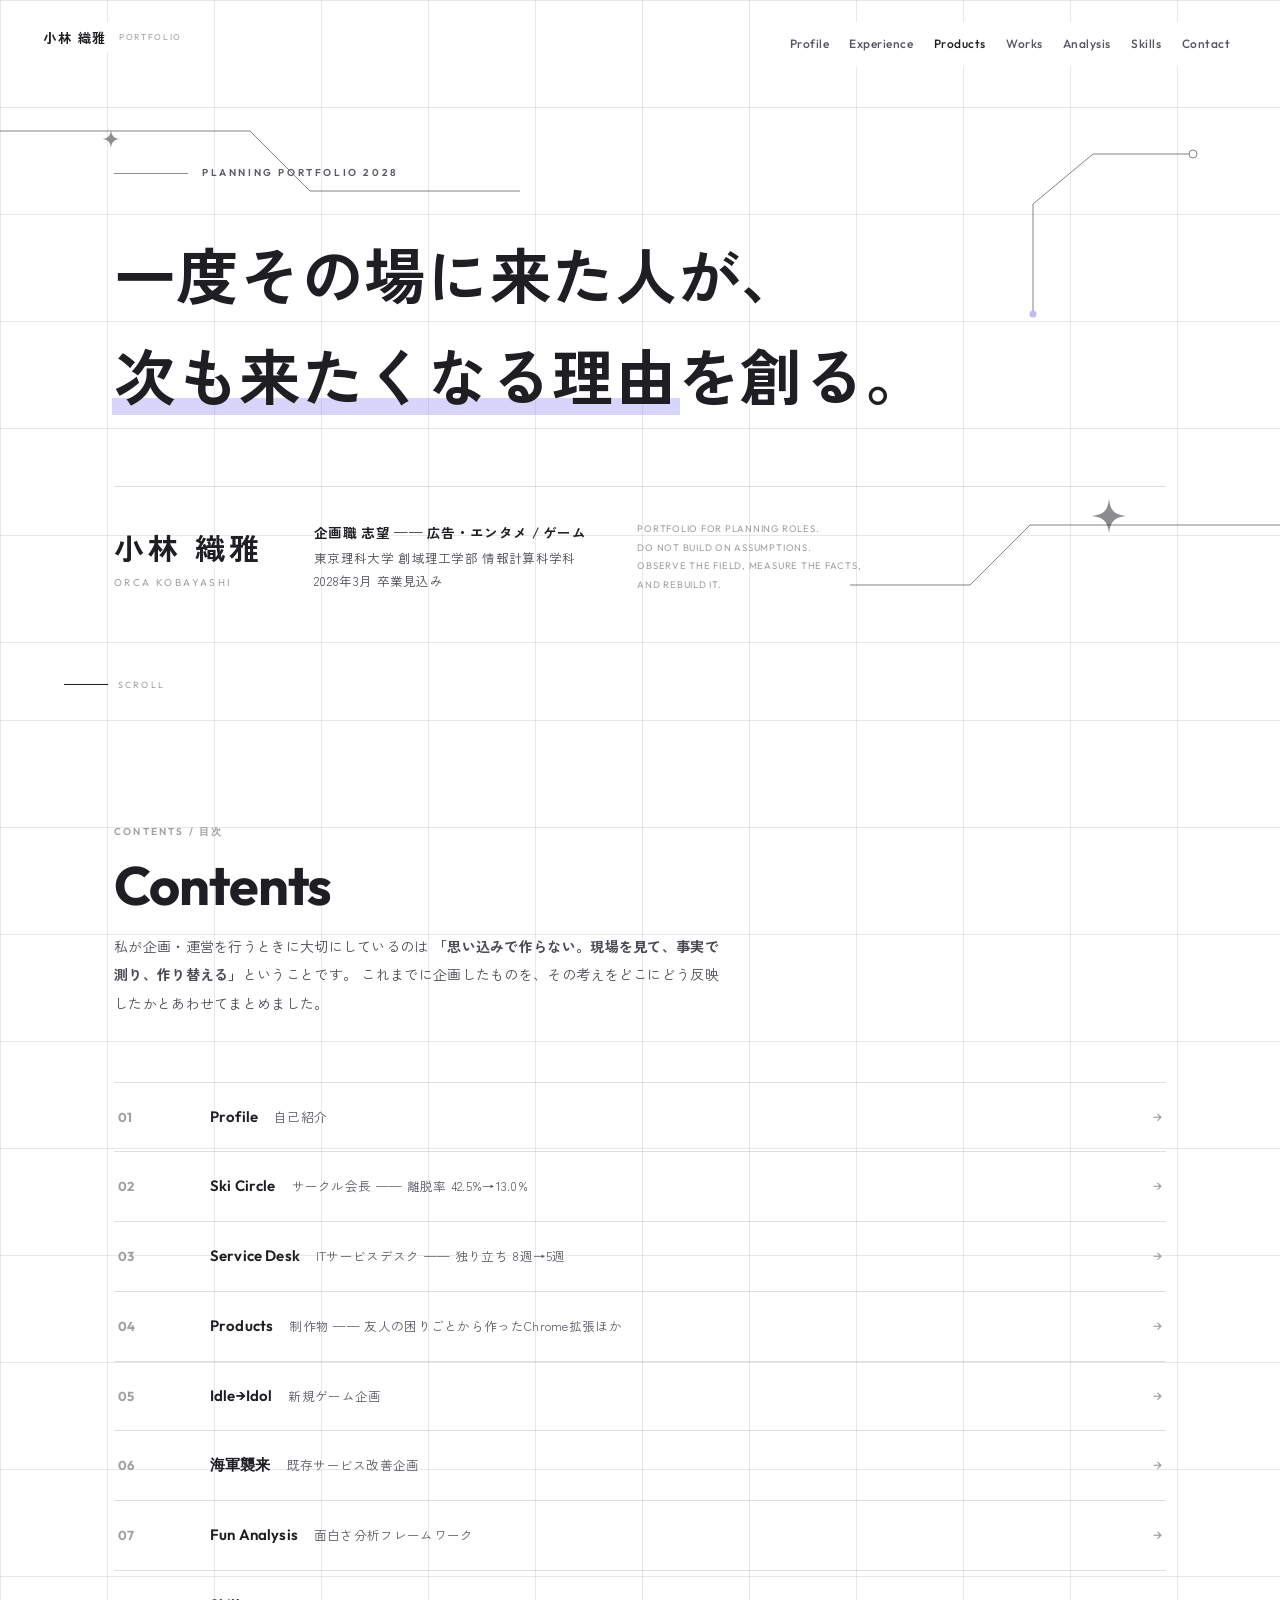
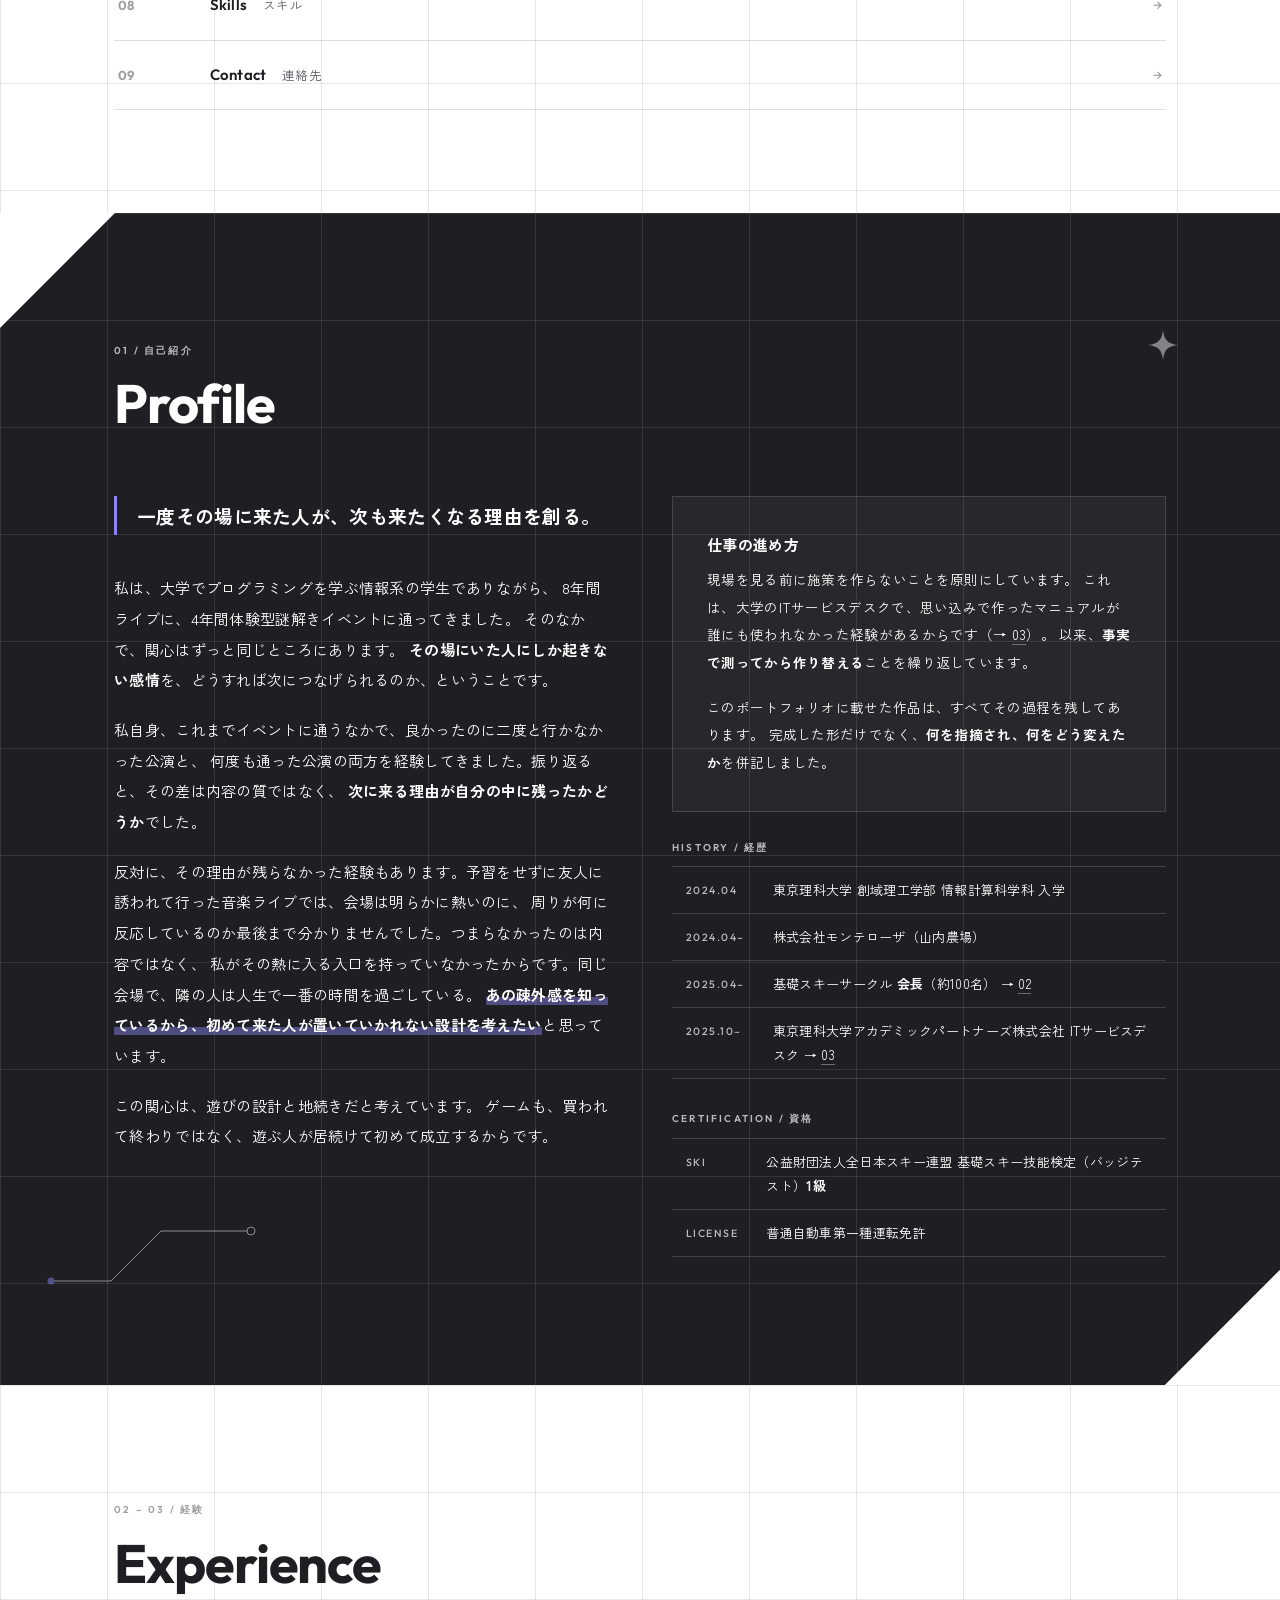
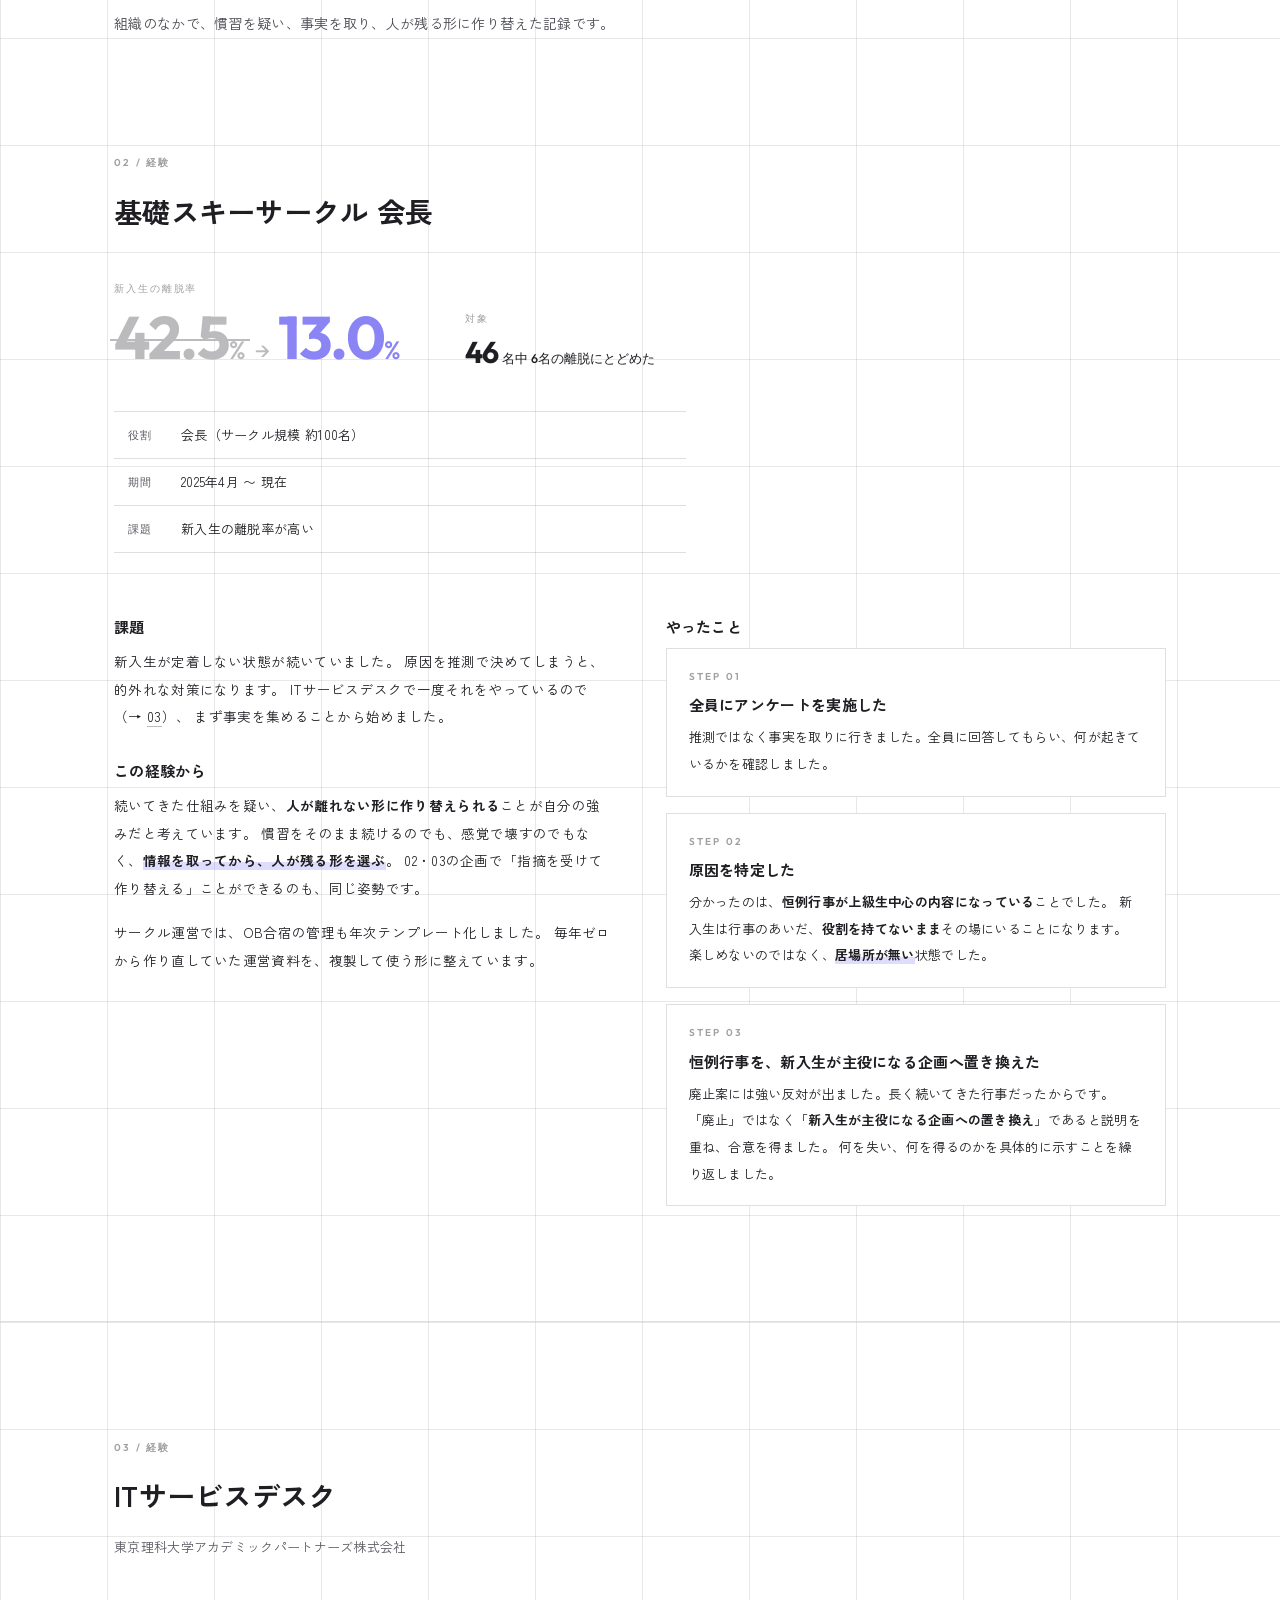
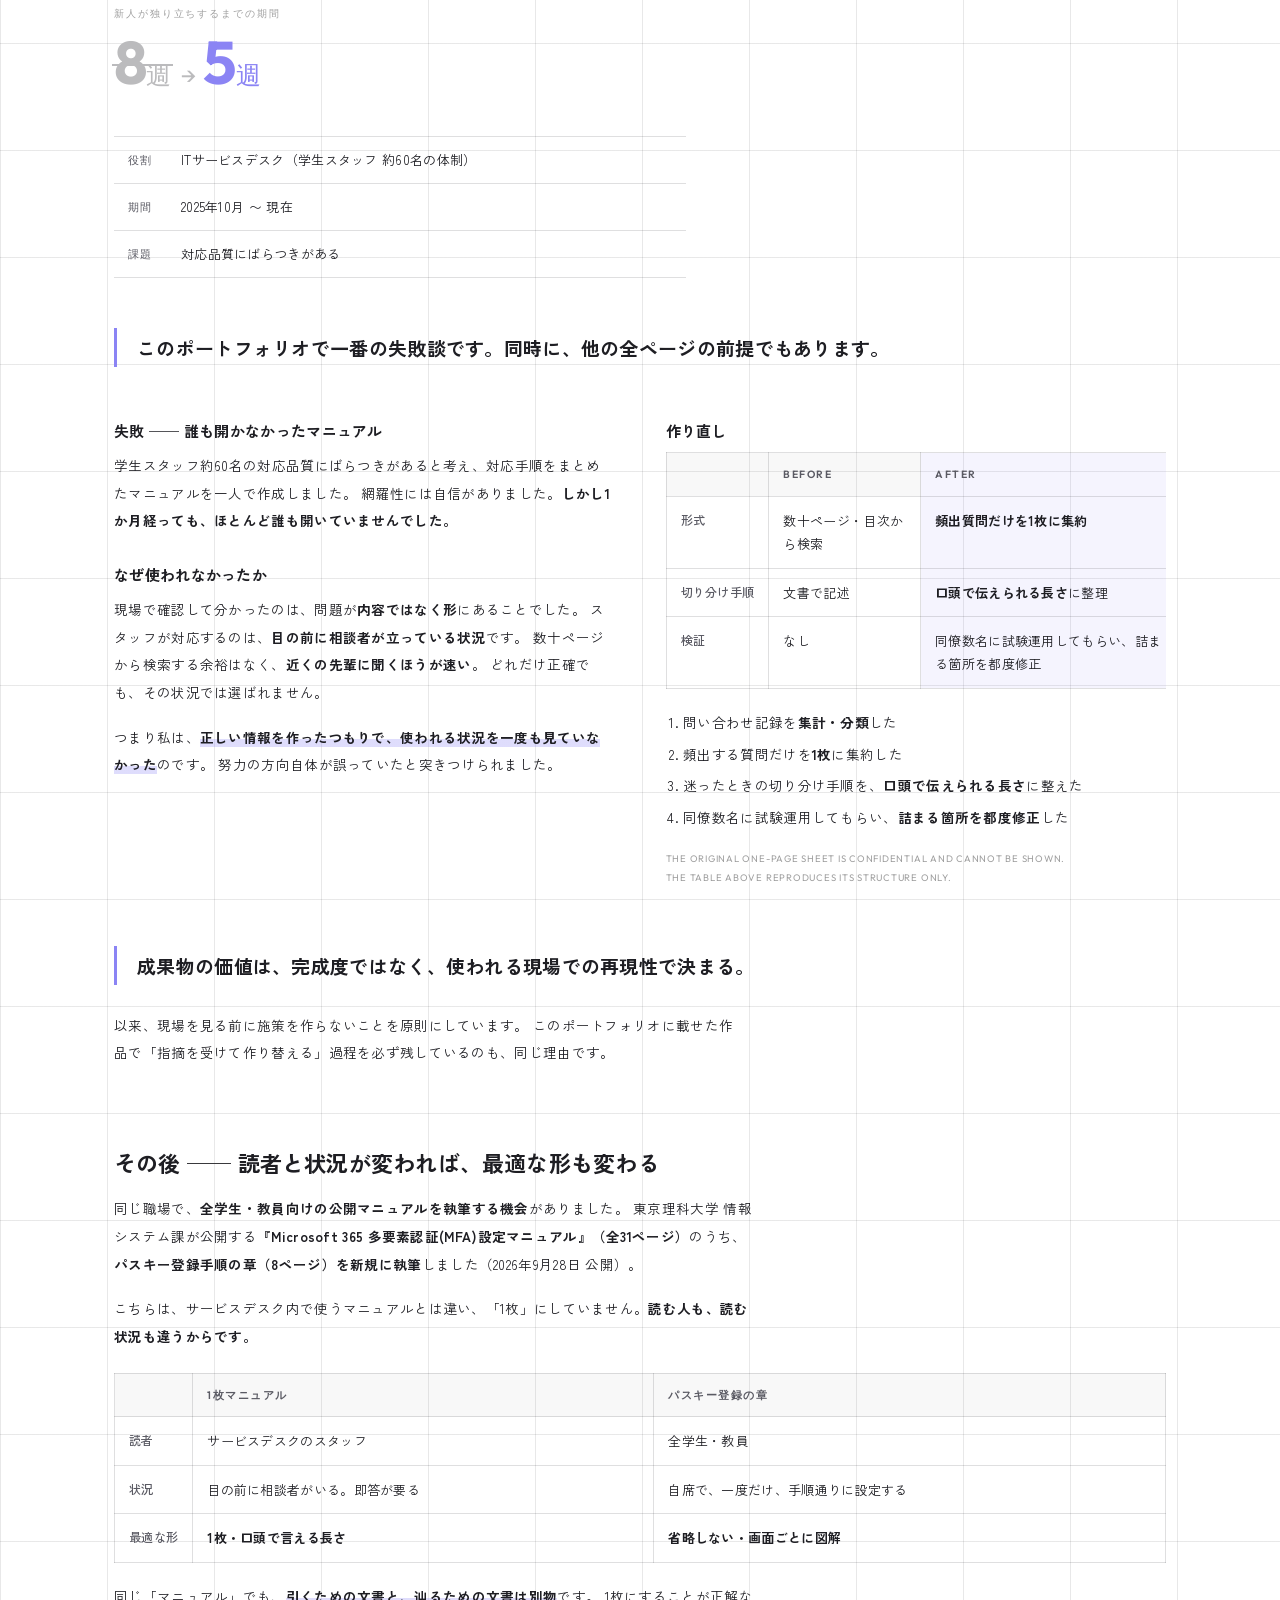
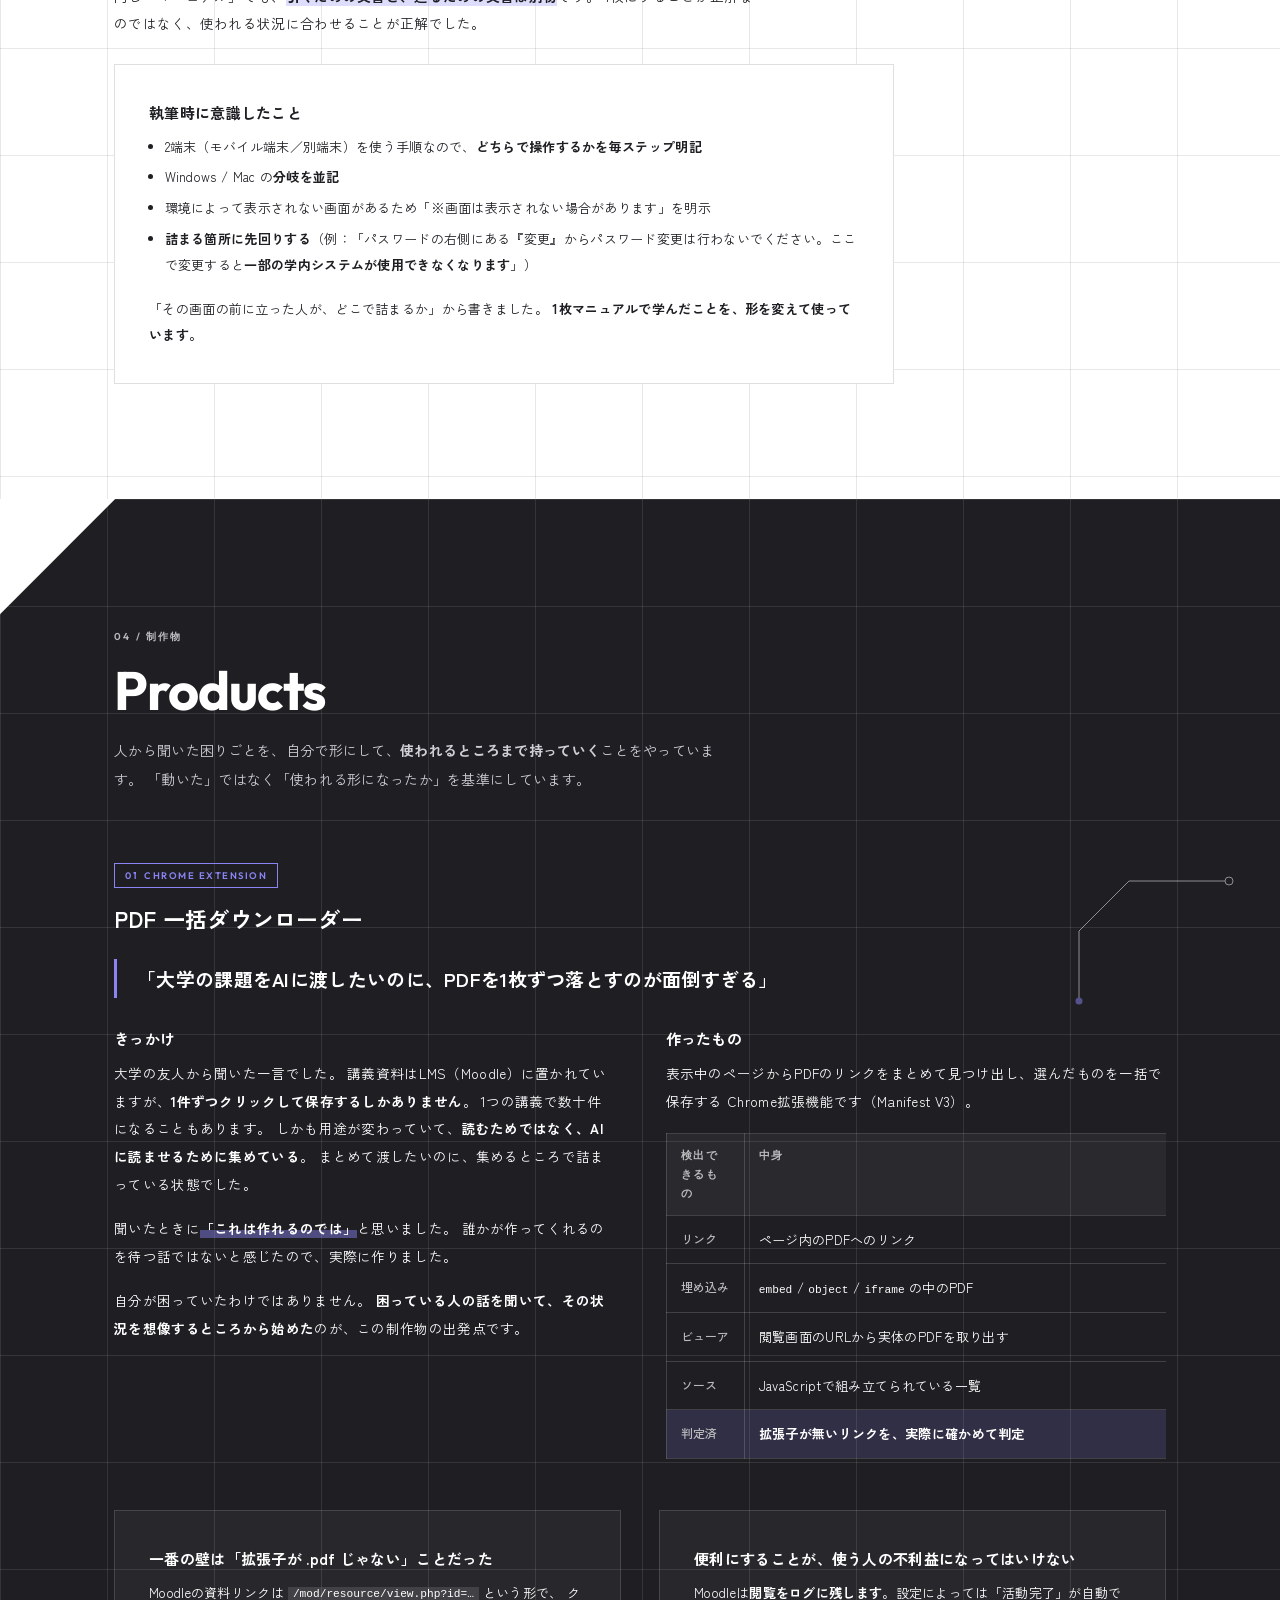
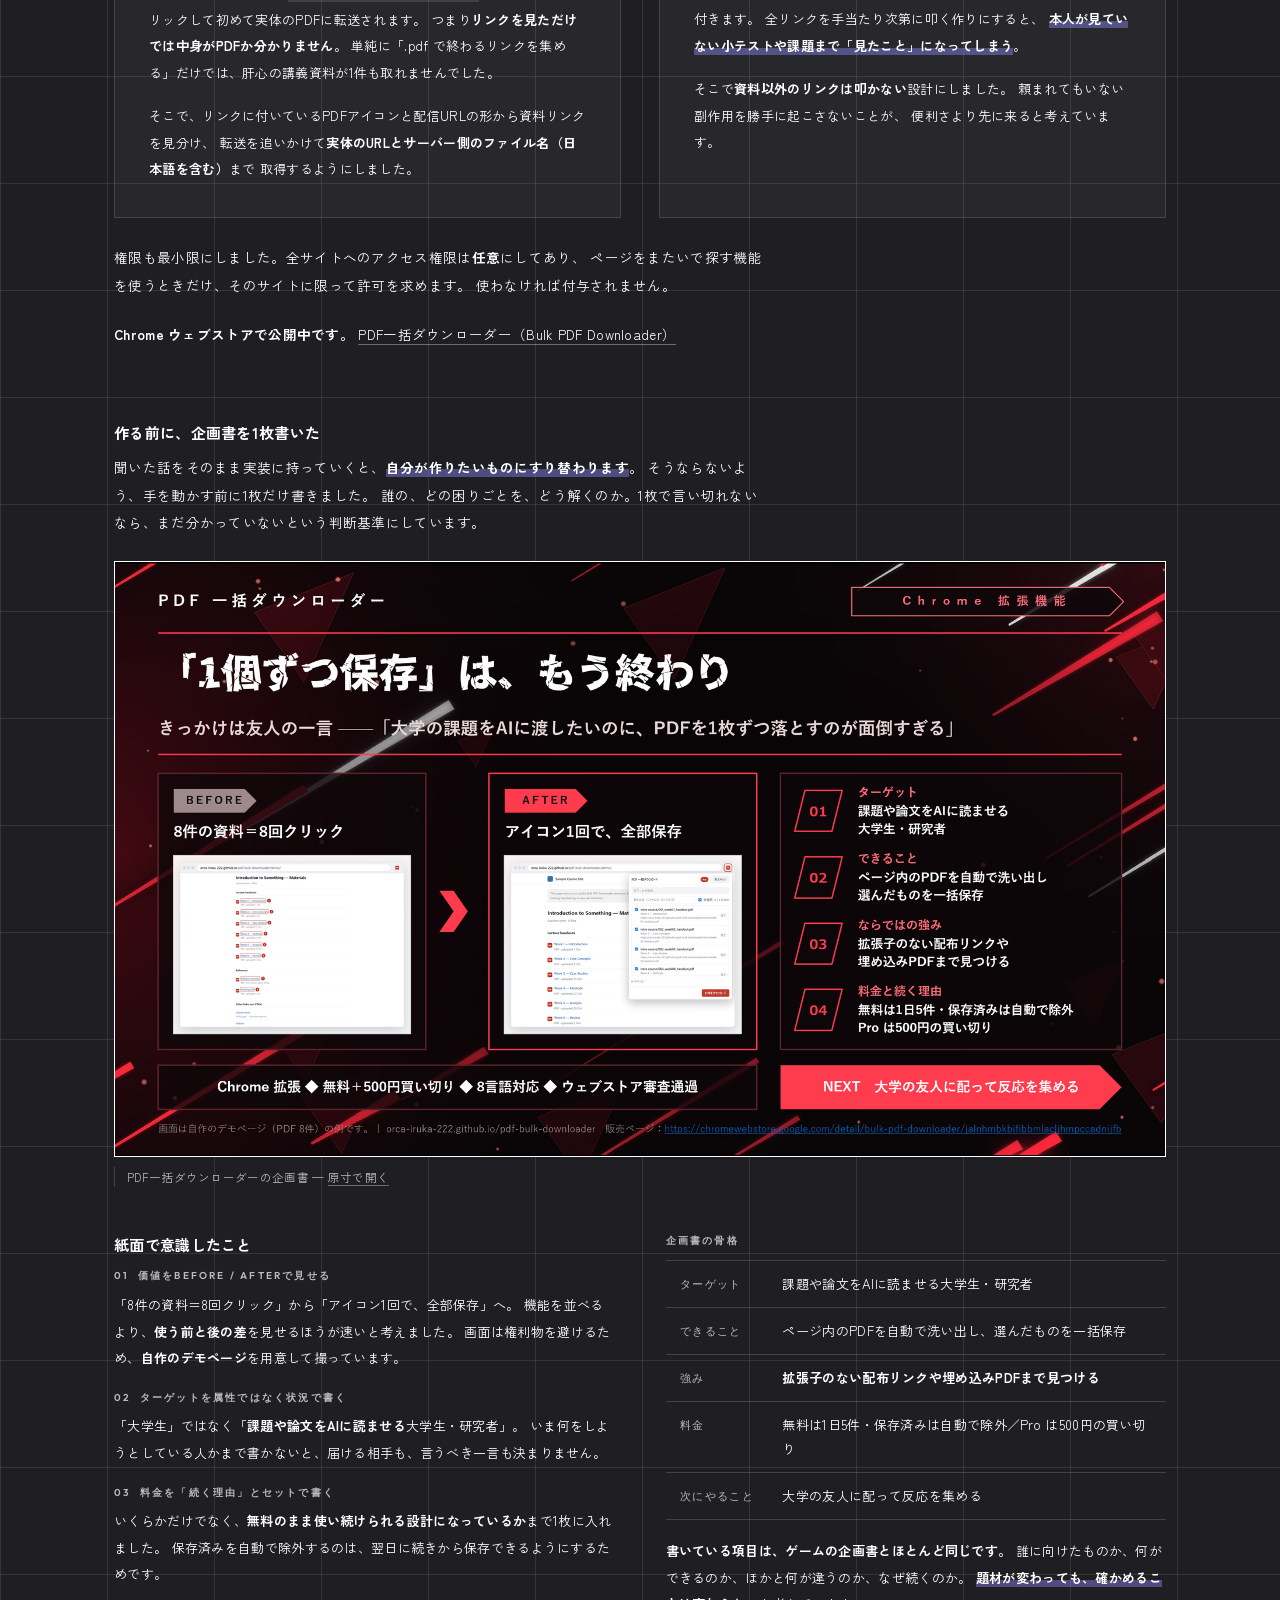
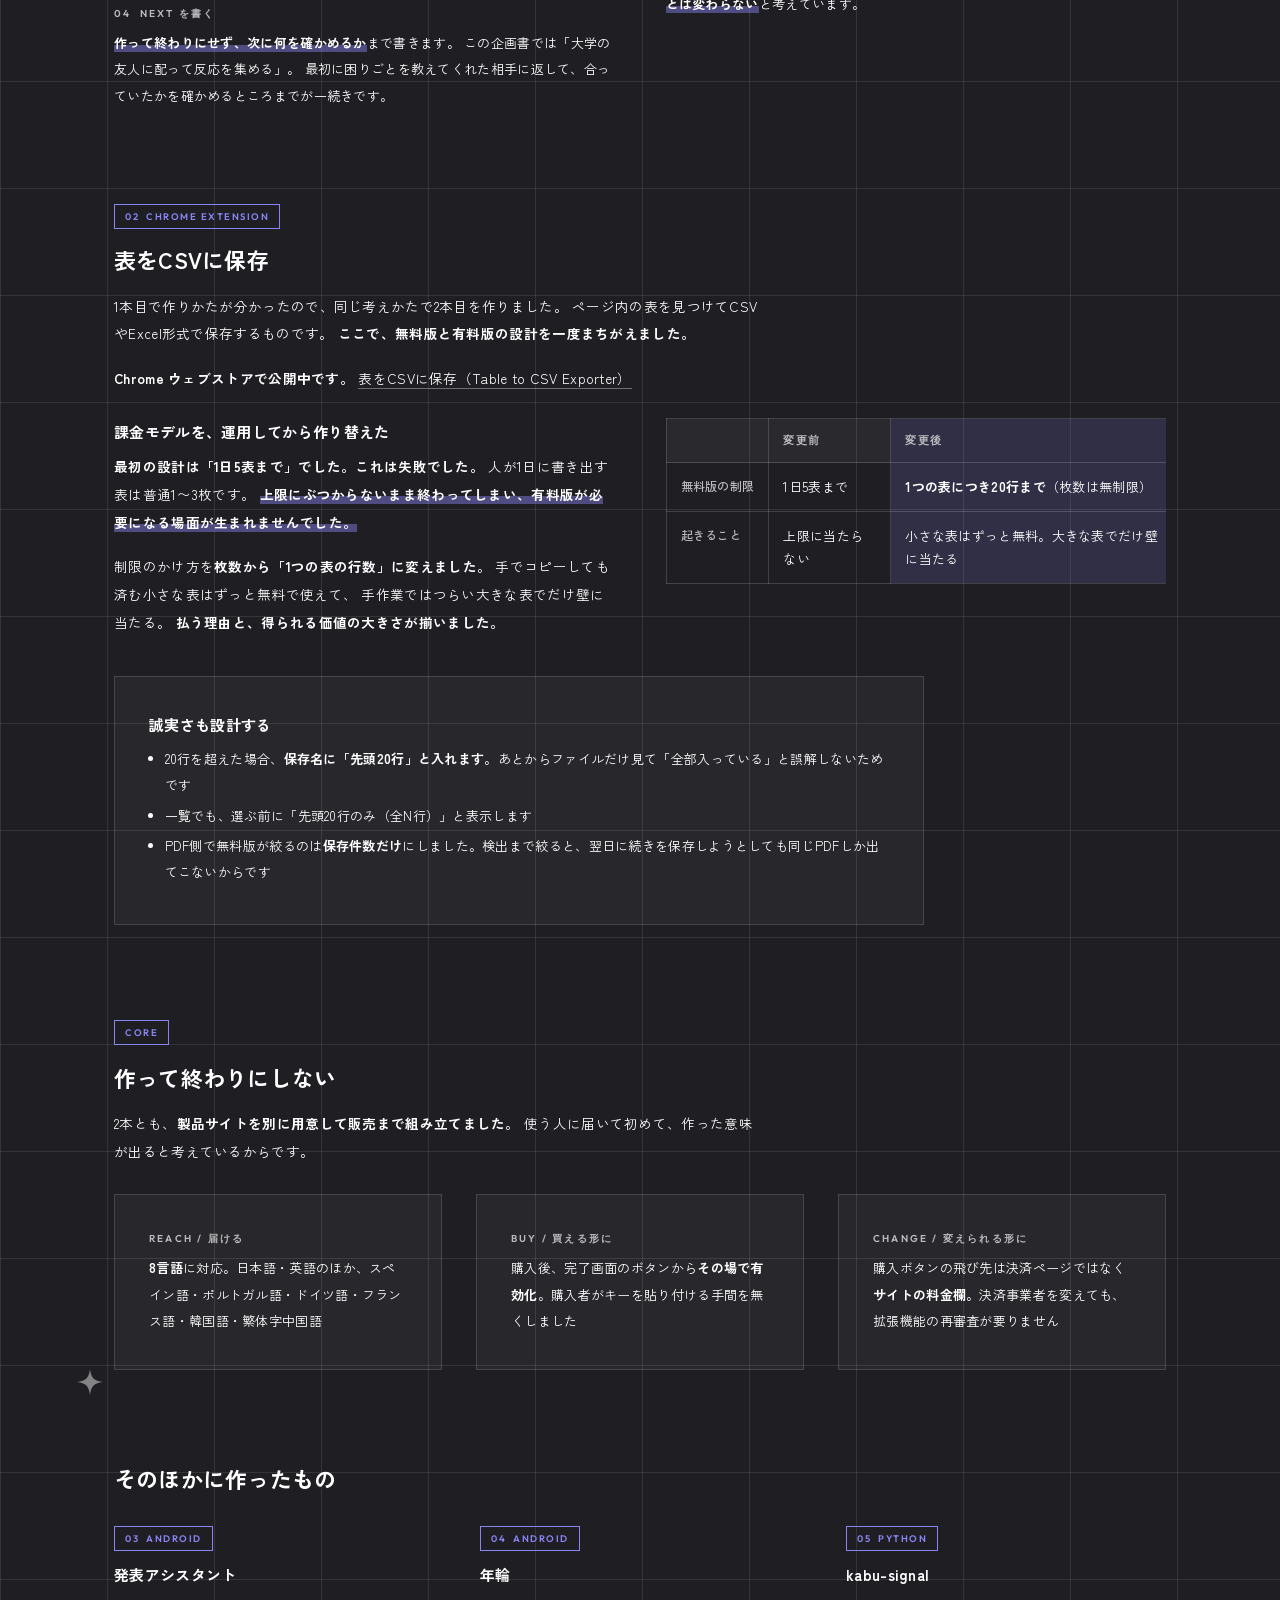
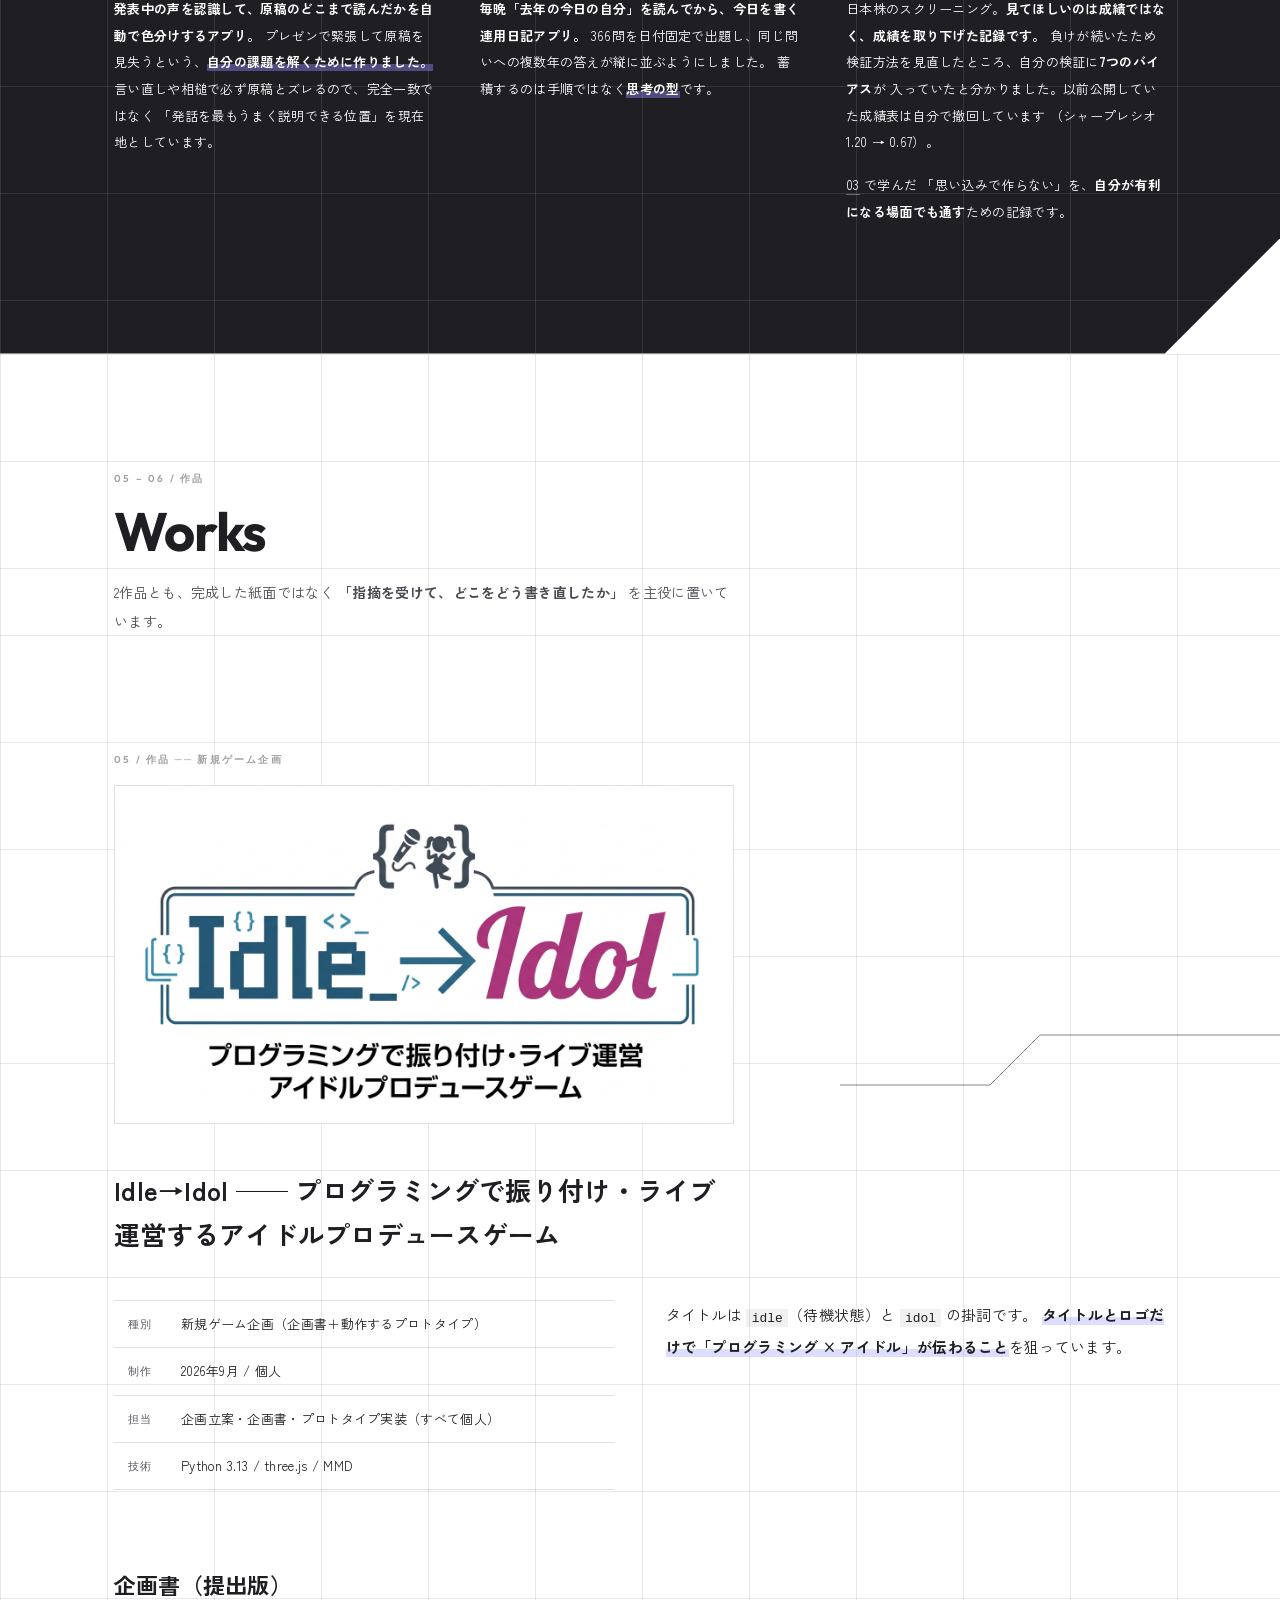
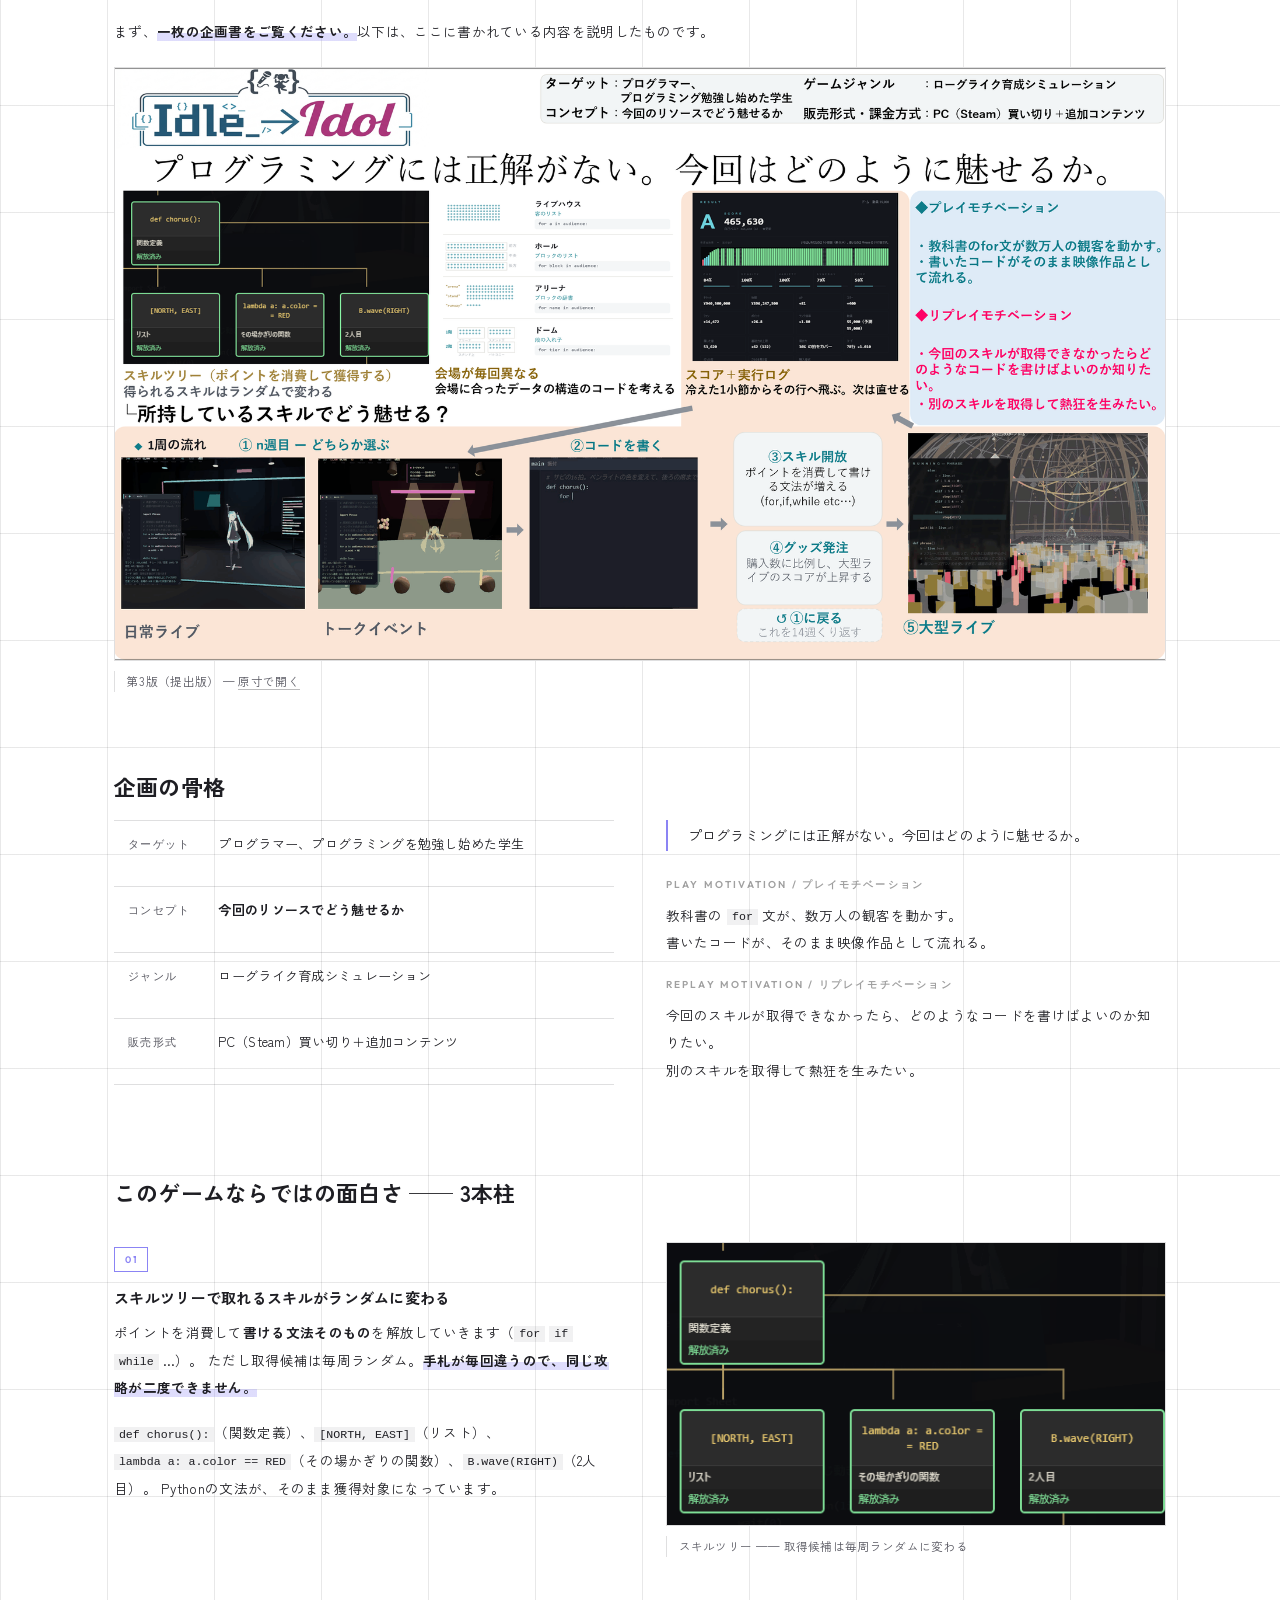
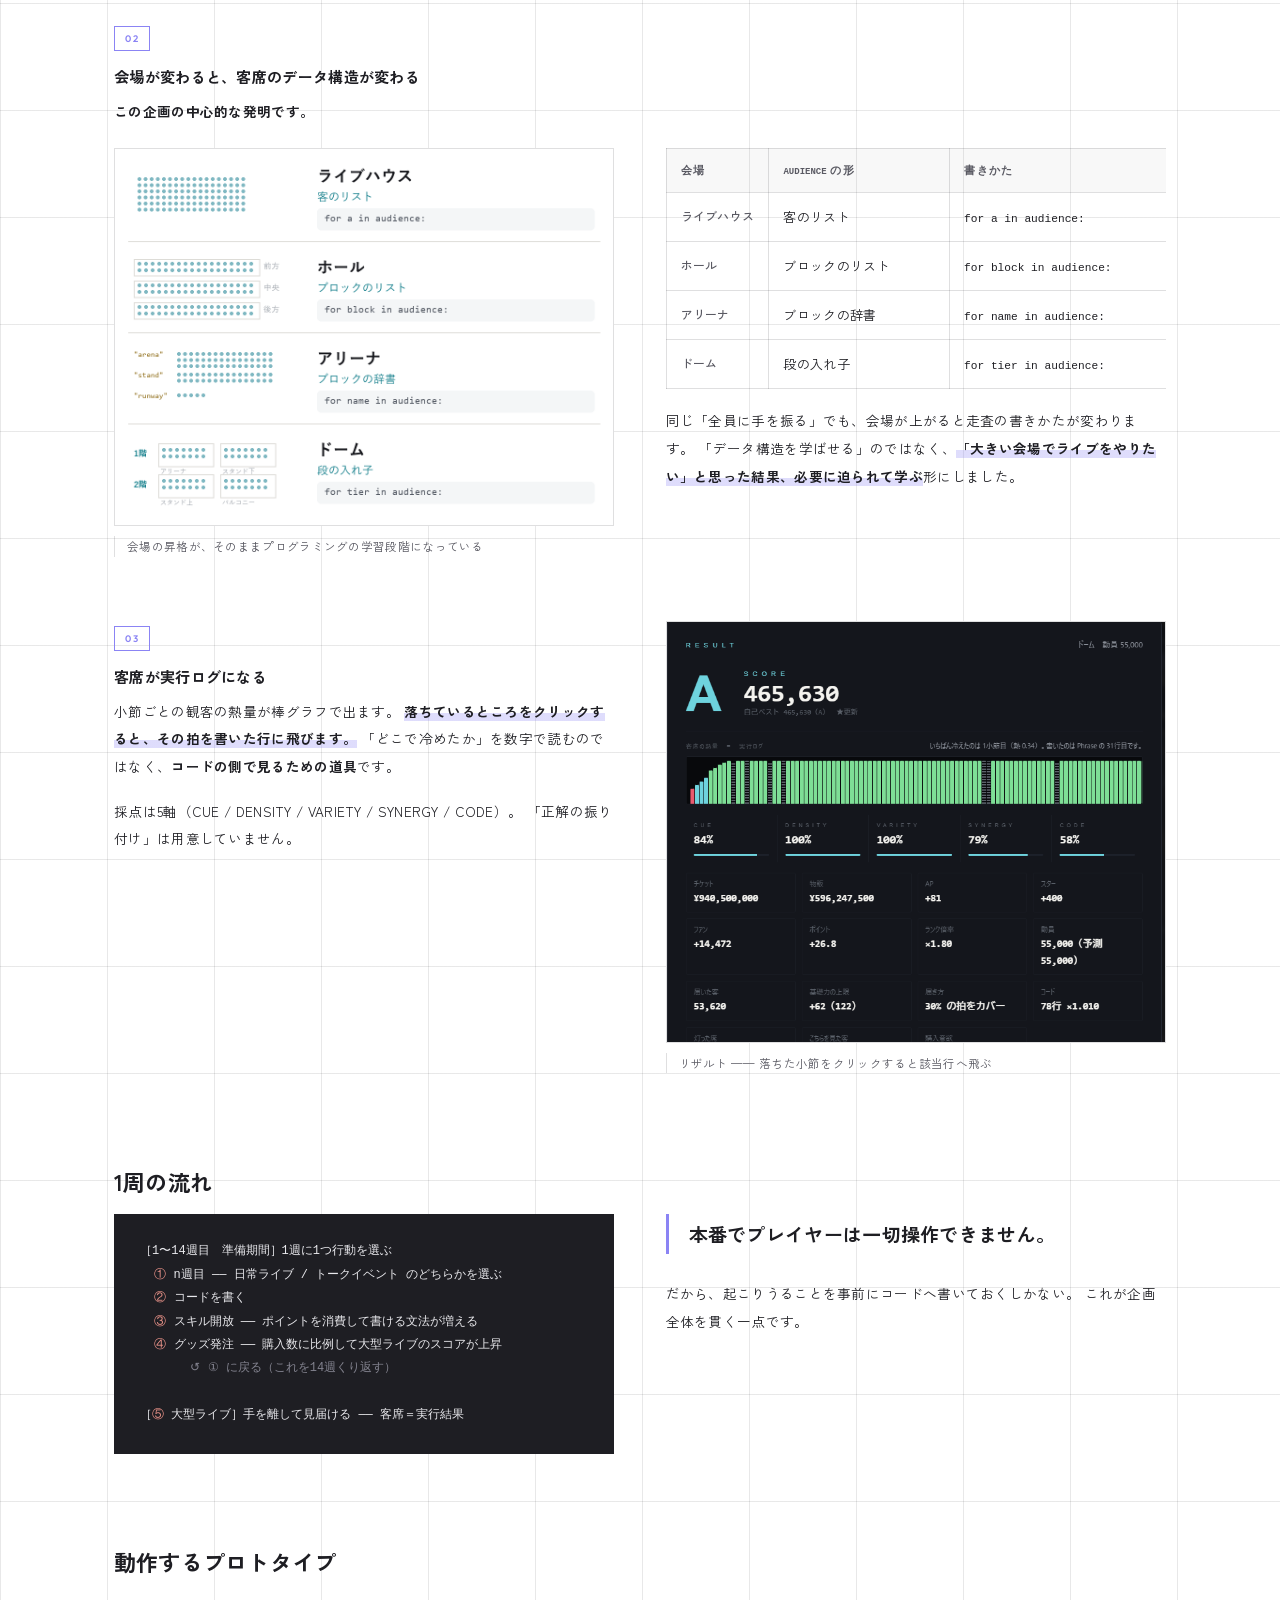
==== index-ad.html @ 22cd8ebb "PDF一括ダウンローダーの企画書を追加" ====
<!DOCTYPE html>
<html lang="ja">
<head>
<meta charset="UTF-8">
<meta name="viewport" content="width=device-width,initial-scale=1">
<title>小林織雅 ポートフォリオ</title>
<meta name="description" content="小林織雅 / 企画職（ゲーム・広告／エンタメ）/ 2028年3月卒業見込み。思い込みで作らない。現場を見て、事実で測り、作り替える。">
<meta name="robots" content="noindex,nofollow">
<link rel="preconnect" href="https://fonts.googleapis.com">
<link rel="preconnect" href="https://fonts.gstatic.com" crossorigin>
<link rel="stylesheet" href="https://fonts.googleapis.com/css2?family=Outfit:wght@300;400;500;600;700;800&family=Zen+Kaku+Gothic+New:wght@400;500;700;900&display=swap">
<link rel="stylesheet" href="style.css">
<link rel="icon" href="data:image/svg+xml,%3Csvg xmlns='http://www.w3.org/2000/svg' viewBox='0 0 32 32'%3E%3Crect width='32' height='32' fill='%231e1e23'/%3E%3Cpath d='M16 5 C17.6 11.2 18.8 12.4 27 16 C18.8 19.6 17.6 20.8 16 27 C14.4 20.8 13.2 19.6 5 16 C13.2 12.4 14.4 11.2 16 5Z' fill='%23fff'/%3E%3C/svg%3E">
</head>
<body>

<!-- ============ header ============ -->
<header class="hd">
  <a class="hd-id" href="#top">
    <b>小林 織雅</b>
    <span>Portfolio</span>
  </a>
  <nav class="hd-nav">
    <a href="#profile">Profile</a>
    <a href="#experience">Experience</a>
    <a href="#products">Products</a>
    <a href="#works">Works</a>
    <a href="#analysis">Analysis</a>
    <a href="#skills">Skills</a>
    <a href="#contact">Contact</a>
  </nav>
  <button class="hd-menu" type="button" aria-label="メニュー" aria-expanded="false" aria-controls="menu">
    <span class="bars"><i></i><i></i><i></i></span>
    <span class="dot" aria-hidden="true"></span>
  </button>
</header>

<nav class="menu" id="menu" hidden>
  <div class="menu-inner">
    <p class="h-jp" style="color:#bbbbbd">Contents</p>
    <ul class="menu-list">
      <li><a href="#profile"><span class="no">01</span><b>Profile</b><span class="jp">自己紹介</span></a></li>
      <li><a href="#exp-ski"><span class="no">02</span><b>Ski Circle</b><span class="jp">サークル会長 ── 離脱率 42.5%→13.0%</span></a></li>
      <li><a href="#exp-desk"><span class="no">03</span><b>Service Desk</b><span class="jp">ITサービスデスク ── 独り立ち 8週→5週</span></a></li>
      <li><a href="#products"><span class="no">04</span><b>Products</b><span class="jp">制作物 ── 友人の困りごとから作ったChrome拡張ほか</span></a></li>
      <li><a href="#work-idle"><span class="no">05</span><b>Idle&rarr;Idol</b><span class="jp">新規ゲーム企画</span></a></li>
      <li><a href="#work-kaigun"><span class="no">06</span><b>海軍襲来</b><span class="jp">既存サービス改善企画</span></a></li>
      <li><a href="#analysis"><span class="no">07</span><b>Fun Analysis</b><span class="jp">面白さ分析フレームワーク</span></a></li>
      <li><a href="#skills"><span class="no">08</span><b>Skills</b><span class="jp">スキル</span></a></li>
      <li><a href="#contact"><span class="no">09</span><b>Contact</b><span class="jp">連絡先</span></a></li>
    </ul>
    <p class="micro" style="margin-top:30px">ORCA KOBAYASHI &mdash; PLANNING PORTFOLIO</p>
  </div>
</nav>

<main id="top">

<!-- ============ hero ============ -->
<section class="sec hero">
  <div class="deco" style="left:0;top:14%;width:min(46vw,520px)" aria-hidden="true">
    <svg viewBox="0 0 520 120" width="100%" height="120" preserveAspectRatio="none">
      <polyline points="0,30 250,30 310,90 520,90"/>
    </svg>
  </div>
  <div class="deco" style="right:0;bottom:16%;width:min(38vw,430px)" aria-hidden="true">
    <svg viewBox="0 0 430 100" width="100%" height="100" preserveAspectRatio="none">
      <polyline points="430,20 180,20 120,80 0,80"/>
    </svg>
  </div>
  <div class="deco" style="right:6%;top:20%" aria-hidden="true">
    <svg width="180" height="180" viewBox="0 0 180 180">
      <polyline points="10,170 10,60 70,10 170,10"/>
      <circle class="fill" cx="10" cy="170" r="3.5"/>
      <circle class="ring" cx="170" cy="10" r="4"/>
    </svg>
  </div>
  <div class="spark" style="right:12%;bottom:26%;--s:34px" aria-hidden="true">
    <svg viewBox="0 0 100 100"><path d="M50 0C54 34 66 46 100 50 66 54 54 66 50 100 46 66 34 54 0 50 34 46 46 34 50 0Z"/></svg>
  </div>
  <div class="spark" style="left:8%;top:18%;--s:18px" aria-hidden="true">
    <svg viewBox="0 0 100 100"><path d="M50 0C54 34 66 46 100 50 66 54 54 66 50 100 46 66 34 54 0 50 34 46 46 34 50 0Z"/></svg>
  </div>

  <div class="wrap">
    <div class="hero-kicker rv">
      <i></i><span>Planning Portfolio 2028</span>
    </div>

    <h1 class="rv">
      <span class="l">一度その場に来た人が、</span>
      <span class="l"><em>次も来たくなる理由</em>を創る。</span>
    </h1>

    <div class="hero-meta rv">
      <div class="hero-name">
        <div class="n">小林 織雅</div>
        <div class="r">Orca Kobayashi</div>
      </div>
      <div class="hero-role">
        <b>企画職 志望 ── 広告・エンタメ / ゲーム</b>
        東京理科大学 創域理工学部 情報計算科学科<br>
        2028年3月 卒業見込み
      </div>
      <p class="micro" style="margin:0">
        Portfolio for planning roles.<br>
        Do not build on assumptions.<br>
        Observe the field, measure the facts,<br>
        and rebuild it.
      </p>
    </div>
  </div>

  <div class="scroll-cue" aria-hidden="true"><i></i><span>Scroll</span></div>
</section>

<!-- ============ contents ============ -->
<section class="sec idx">
  <div class="wrap">
    <div class="sec-head rv">
      <p class="h-jp">Contents / 目次</p>
      <h2 class="h-en">Contents</h2>
      <p class="lead">
        私が企画・運営を行うときに大切にしているのは
        <strong>「思い込みで作らない。現場を見て、事実で測り、作り替える」</strong>ということです。
        これまでに企画したものを、その考えをどこにどう反映したかとあわせてまとめました。
      </p>
    </div>

    <div class="idx-list rv">
      <a class="idx-row" href="#profile"><span class="no">01</span><span class="tt"><b>Profile</b><span>自己紹介</span></span><span class="ar">&rarr;</span></a>
      <a class="idx-row" href="#exp-ski"><span class="no">02</span><span class="tt"><b>Ski Circle</b><span>サークル会長 ── 離脱率 42.5%→13.0%</span></span><span class="ar">&rarr;</span></a>
      <a class="idx-row" href="#exp-desk"><span class="no">03</span><span class="tt"><b>Service Desk</b><span>ITサービスデスク ── 独り立ち 8週→5週</span></span><span class="ar">&rarr;</span></a>
      <a class="idx-row" href="#products"><span class="no">04</span><span class="tt"><b>Products</b><span>制作物 ── 友人の困りごとから作ったChrome拡張ほか</span></span><span class="ar">&rarr;</span></a>
      <a class="idx-row" href="#work-idle"><span class="no">05</span><span class="tt"><b>Idle&rarr;Idol</b><span>新規ゲーム企画</span></span><span class="ar">&rarr;</span></a>
      <a class="idx-row" href="#work-kaigun"><span class="no">06</span><span class="tt"><b>海軍襲来</b><span>既存サービス改善企画</span></span><span class="ar">&rarr;</span></a>
      <a class="idx-row" href="#analysis"><span class="no">07</span><span class="tt"><b>Fun Analysis</b><span>面白さ分析フレームワーク</span></span><span class="ar">&rarr;</span></a>
      <a class="idx-row" href="#skills"><span class="no">08</span><span class="tt"><b>Skills</b><span>スキル</span></span><span class="ar">&rarr;</span></a>
      <a class="idx-row" href="#contact"><span class="no">09</span><span class="tt"><b>Contact</b><span>連絡先</span></span><span class="ar">&rarr;</span></a>
    </div>
  </div>
</section>

<!-- ============ 01 profile ============ -->
<section class="sec blk dark cut-tl-br" id="profile">
  <div class="spark" style="right:8%;top:10%;--s:30px" aria-hidden="true">
    <svg viewBox="0 0 100 100"><path d="M50 0C54 34 66 46 100 50 66 54 54 66 50 100 46 66 34 54 0 50 34 46 46 34 50 0Z"/></svg>
  </div>
  <div class="deco" style="left:4%;bottom:8%" aria-hidden="true">
    <svg width="200" height="120" viewBox="0 0 200 120">
      <polyline points="0,110 60,110 110,60 200,60"/>
      <circle class="fill" cx="0" cy="110" r="3.5"/><circle class="ring" cx="200" cy="60" r="4"/>
    </svg>
  </div>

  <div class="wrap">
    <div class="sec-head rv">
      <p class="h-jp">01 / 自己紹介</p>
      <h2 class="h-en">Profile</h2>
    </div>

    <div class="rv" style="display:grid;grid-template-columns:repeat(auto-fit,minmax(min(100%,340px),1fr));gap:clamp(28px,5vw,70px)">
      <div>
        <p class="quote big" style="margin-bottom:2em">
          一度その場に来た人が、次も来たくなる理由を創る。
        </p>
        <p>
          私は、大学でプログラミングを学ぶ情報系の学生でありながら、
          8年間ライブに、4年間体験型謎解きイベントに通ってきました。
          そのなかで、関心はずっと同じところにあります。
          <strong>その場にいた人にしか起きない感情</strong>を、どうすれば次につなげられるのか、ということです。
        </p>
        <p>
          私自身、これまでイベントに通うなかで、良かったのに二度と行かなかった公演と、
          何度も通った公演の両方を経験してきました。振り返ると、その差は内容の質ではなく、
          <strong>次に来る理由が自分の中に残ったかどうか</strong>でした。
        </p>
        <p>
          反対に、その理由が残らなかった経験もあります。予習をせずに友人に誘われて行った音楽ライブでは、会場は明らかに熱いのに、
          周りが何に反応しているのか最後まで分かりませんでした。つまらなかったのは内容ではなく、
          私がその熱に入る入口を持っていなかったからです。同じ会場で、隣の人は人生で一番の時間を過ごしている。
          <span class="mark">あの疎外感を知っているから、初めて来た人が置いていかれない設計を考えたい</span>と思っています。
        </p>
        <p>
          この関心は、遊びの設計と地続きだと考えています。
          ゲームも、買われて終わりではなく、遊ぶ人が居続けて初めて成立するからです。
        </p>
      </div>

      <div>
        <div class="card" style="margin-bottom:26px">
          <h4 class="t">仕事の進め方</h4>
          <p style="font-size:13.5px">
            現場を見る前に施策を作らないことを原則にしています。
            これは、大学のITサービスデスクで、思い込みで作ったマニュアルが誰にも使われなかった経験があるからです（→ <a href="#exp-desk" style="border-bottom:1px solid rgba(255,255,255,.35)">03</a>）。
            以来、<strong>事実で測ってから作り替える</strong>ことを繰り返しています。
          </p>
          <p style="font-size:13.5px">
            このポートフォリオに載せた作品は、すべてその過程を残してあります。
            完成した形だけでなく、<strong>何を指摘され、何をどう変えたか</strong>を併記しました。
          </p>
        </div>

        <p class="h-jp" style="margin-bottom:8px">History / 経歴</p>
        <table class="spec">
          <tr><th>2024.04</th><td>東京理科大学 創域理工学部 情報計算科学科 入学</td></tr>
          <tr><th>2024.04&ndash;</th><td>株式会社モンテローザ（山内農場）</td></tr>
          <tr><th>2025.04&ndash;</th><td>基礎スキーサークル <strong>会長</strong>（約100名） → <a href="#exp-ski" style="border-bottom:1px solid rgba(255,255,255,.35)">02</a></td></tr>
          <tr><th>2025.10&ndash;</th><td>東京理科大学アカデミックパートナーズ株式会社 ITサービスデスク → <a href="#exp-desk" style="border-bottom:1px solid rgba(255,255,255,.35)">03</a></td></tr>
        </table>

        <p class="h-jp" style="margin:30px 0 8px">Certification / 資格</p>
        <table class="spec">
          <tr><th>Ski</th><td>公益財団法人全日本スキー連盟 基礎スキー技能検定（バッジテスト）<strong>1級</strong></td></tr>
          <tr><th>License</th><td>普通自動車第一種運転免許</td></tr>
        </table>
      </div>
    </div>
  </div>
</section>

<!-- ============ experience intro ============ -->
<section class="sec blk" id="experience" style="padding-bottom:0">
  <div class="wrap">
    <div class="sec-head rv" style="margin-bottom:0">
      <p class="h-jp">02 &ndash; 03 / 経験</p>
      <h2 class="h-en">Experience</h2>
      <p class="lead">
        組織のなかで、慣習を疑い、事実を取り、人が残る形に作り替えた記録です。
      </p>
    </div>
  </div>
</section>

<!-- ============ 05 ski ============ -->
<section class="sec blk" id="exp-ski">
  <div class="wrap">
    <p class="h-jp rv">02 / 経験</p>
    <h3 class="t rv" style="font-size:clamp(19px,3vw,28px)">基礎スキーサークル 会長</h3>

    <div class="stats rv" style="margin:clamp(26px,4vw,44px) 0">
      <div class="stat">
        <div class="lab">新入生の離脱率</div>
        <div class="val">
          <span class="from">42.5<small>%</small></span>
          <span class="arw">&rarr;</span>
          <span class="to">13.0<small>%</small></span>
        </div>
      </div>
      <div class="stat">
        <div class="lab">対象</div>
        <div class="val" style="font-size:clamp(20px,3vw,30px)">46<small>名中 6名の離脱にとどめた</small></div>
      </div>
    </div>

    <table class="spec rv" style="max-width:44em">
      <tr><th>役割</th><td>会長（サークル規模 約100名）</td></tr>
      <tr><th>期間</th><td>2025年4月 〜 現在</td></tr>
      <tr><th>課題</th><td>新入生の離脱率が高い</td></tr>
    </table>

    <div class="rv" style="display:grid;grid-template-columns:repeat(auto-fit,minmax(min(100%,320px),1fr));gap:clamp(24px,4vw,52px);margin-top:clamp(34px,5vw,60px);align-items:start">
      <div>
        <h4 class="t">課題</h4>
        <p style="font-size:13.5px">
          新入生が定着しない状態が続いていました。
          原因を推測で決めてしまうと、的外れな対策になります。
          ITサービスデスクで一度それをやっているので（→ <a href="#exp-desk" style="border-bottom:1px solid rgba(30,30,35,.3)">03</a>）、
          まず事実を集めることから始めました。
        </p>
        <h4 class="t" style="margin-top:26px">この経験から</h4>
        <p style="font-size:13.5px">
          続いてきた仕組みを疑い、<strong>人が離れない形に作り替えられる</strong>ことが自分の強みだと考えています。
          慣習をそのまま続けるのでも、感覚で壊すのでもなく、<span class="mark">情報を取ってから、人が残る形を選ぶ</span>。
          02・03の企画で「指摘を受けて作り替える」ことができるのも、同じ姿勢です。
        </p>
        <p style="font-size:13.5px">
          サークル運営では、OB合宿の管理も年次テンプレート化しました。
          毎年ゼロから作り直していた運営資料を、複製して使う形に整えています。
        </p>
      </div>
      <div>
        <h4 class="t">やったこと</h4>
        <div style="display:grid;gap:16px">
          <div class="card" style="padding:18px 22px">
            <p class="h-jp" style="margin-bottom:4px">Step 01</p>
            <h4 class="t" style="margin-bottom:6px">全員にアンケートを実施した</h4>
            <p style="font-size:13px;margin:0">推測ではなく事実を取りに行きました。全員に回答してもらい、何が起きているかを確認しました。</p>
          </div>
          <div class="card" style="padding:18px 22px">
            <p class="h-jp" style="margin-bottom:4px">Step 02</p>
            <h4 class="t" style="margin-bottom:6px">原因を特定した</h4>
            <p style="font-size:13px;margin:0">
              分かったのは、<strong>恒例行事が上級生中心の内容になっている</strong>ことでした。
              新入生は行事のあいだ、<strong>役割を持てないまま</strong>その場にいることになります。
              楽しめないのではなく、<span class="mark">居場所が無い</span>状態でした。
            </p>
          </div>
          <div class="card" style="padding:18px 22px">
            <p class="h-jp" style="margin-bottom:4px">Step 03</p>
            <h4 class="t" style="margin-bottom:6px">恒例行事を、新入生が主役になる企画へ置き換えた</h4>
            <p style="font-size:13px;margin:0">
              廃止案には強い反対が出ました。長く続いてきた行事だったからです。
              「廃止」ではなく「<strong>新入生が主役になる企画への置き換え</strong>」であると説明を重ね、合意を得ました。
              何を失い、何を得るのかを具体的に示すことを繰り返しました。
            </p>
          </div>
        </div>
      </div>
    </div>
  </div>
</section>

<!-- ============ 06 service desk ============ -->
<section class="sec blk" id="exp-desk" style="border-top:1px solid rgba(30,30,35,.14)">
  <div class="wrap">
    <p class="h-jp rv">03 / 経験</p>
    <h3 class="t rv" style="font-size:clamp(19px,3vw,28px)">ITサービスデスク</h3>
    <p class="rv" style="font-size:13px;color:#5a5a63">東京理科大学アカデミックパートナーズ株式会社</p>

    <div class="stats rv" style="margin:clamp(26px,4vw,44px) 0">
      <div class="stat">
        <div class="lab">新人が独り立ちするまでの期間</div>
        <div class="val">
          <span class="from">8<small>週</small></span>
          <span class="arw">&rarr;</span>
          <span class="to">5<small>週</small></span>
        </div>
      </div>
    </div>

    <table class="spec rv" style="max-width:44em">
      <tr><th>役割</th><td>ITサービスデスク（学生スタッフ 約60名の体制）</td></tr>
      <tr><th>期間</th><td>2025年10月 〜 現在</td></tr>
      <tr><th>課題</th><td>対応品質にばらつきがある</td></tr>
    </table>

    <p class="quote big rv" style="margin-top:clamp(30px,4vw,50px)">
      このポートフォリオで一番の失敗談です。同時に、他の全ページの前提でもあります。
    </p>

    <div class="rv" style="display:grid;grid-template-columns:repeat(auto-fit,minmax(min(100%,320px),1fr));gap:clamp(24px,4vw,52px);margin-top:clamp(30px,4vw,50px);align-items:start">
      <div>
        <h4 class="t">失敗 ── 誰も開かなかったマニュアル</h4>
        <p style="font-size:13.5px">
          学生スタッフ約60名の対応品質にばらつきがあると考え、対応手順をまとめたマニュアルを一人で作成しました。
          網羅性には自信がありました。<strong>しかし1か月経っても、ほとんど誰も開いていませんでした。</strong>
        </p>
        <h4 class="t" style="margin-top:26px">なぜ使われなかったか</h4>
        <p style="font-size:13.5px">
          現場で確認して分かったのは、問題が<strong>内容ではなく形</strong>にあることでした。
          スタッフが対応するのは、<strong>目の前に相談者が立っている状況</strong>です。
          数十ページから検索する余裕はなく、<strong>近くの先輩に聞くほうが速い</strong>。
          どれだけ正確でも、その状況では選ばれません。
        </p>
        <p style="font-size:13.5px">
          つまり私は、<span class="mark">正しい情報を作ったつもりで、使われる状況を一度も見ていなかった</span>のです。
          努力の方向自体が誤っていたと突きつけられました。
        </p>
      </div>
      <div>
        <h4 class="t">作り直し</h4>
        <div class="tbl-scroll">
          <table class="cmp">
            <thead><tr><th></th><th>Before</th><th class="hi">After</th></tr></thead>
            <tbody>
              <tr><th>形式</th><td>数十ページ・目次から検索</td><td class="hi"><strong>頻出質問だけを1枚に集約</strong></td></tr>
              <tr><th>切り分け手順</th><td>文書で記述</td><td class="hi"><strong>口頭で伝えられる長さ</strong>に整理</td></tr>
              <tr><th>検証</th><td>なし</td><td class="hi">同僚数名に試験運用してもらい、詰まる箇所を都度修正</td></tr>
            </tbody>
          </table>
        </div>
        <ol style="font-size:13.5px;padding-left:1.3em;margin:20px 0 0">
          <li>問い合わせ記録を<strong>集計・分類</strong>した</li>
          <li>頻出する質問だけを<strong>1枚</strong>に集約した</li>
          <li>迷ったときの切り分け手順を、<strong>口頭で伝えられる長さ</strong>に整えた</li>
          <li>同僚数名に試験運用してもらい、<strong>詰まる箇所を都度修正</strong>した</li>
        </ol>
        <p class="micro" style="margin-top:18px">
          The original one-page sheet is confidential and cannot be shown.<br>
          The table above reproduces its structure only.
        </p>
      </div>
    </div>

    <p class="quote big rv" style="margin-top:clamp(34px,5vw,60px);max-width:40em">
      成果物の価値は、完成度ではなく、使われる現場での再現性で決まる。
    </p>
    <p class="rv" style="font-size:13.5px;max-width:46em">
      以来、現場を見る前に施策を作らないことを原則にしています。
      このポートフォリオに載せた作品で「指摘を受けて作り替える」過程を必ず残しているのも、同じ理由です。
    </p>

    <!-- その後 -->
    <div class="rv" style="margin-top:clamp(44px,6vw,84px)">
      <h3 class="t">その後 ── 読者と状況が変われば、最適な形も変わる</h3>
      <p style="font-size:13.5px;max-width:48em">
        同じ職場で、<strong>全学生・教員向けの公開マニュアルを執筆する機会</strong>がありました。
        東京理科大学 情報システム課が公開する<strong>『Microsoft 365 多要素認証(MFA)設定マニュアル』（全31ページ）</strong>のうち、
        <strong>パスキー登録手順の章（8ページ）を新規に執筆</strong>しました（2026年9月28日 公開）。
      </p>
      <p style="font-size:13.5px;max-width:48em">
        こちらは、サービスデスク内で使うマニュアルとは違い、「1枚」にしていません。<strong>読む人も、読む状況も違うからです。</strong>
      </p>

      <div class="tbl-scroll" style="margin-top:22px">
        <table class="cmp">
          <thead><tr><th></th><th>1枚マニュアル</th><th>パスキー登録の章</th></tr></thead>
          <tbody>
            <tr><th>読者</th><td>サービスデスクのスタッフ</td><td>全学生・教員</td></tr>
            <tr><th>状況</th><td>目の前に相談者がいる。即答が要る</td><td>自席で、一度だけ、手順通りに設定する</td></tr>
            <tr><th>最適な形</th><td><strong>1枚・口頭で言える長さ</strong></td><td><strong>省略しない・画面ごとに図解</strong></td></tr>
          </tbody>
        </table>
      </div>

      <p style="font-size:13.5px;max-width:48em;margin-top:20px">
        同じ「マニュアル」でも、<span class="mark">引くための文書と、辿るための文書は別物</span>です。
        1枚にすることが正解なのではなく、使われる状況に合わせることが正解でした。
      </p>

      <div class="card" style="margin-top:26px;max-width:52em">
        <h4 class="t">執筆時に意識したこと</h4>
        <ul style="font-size:13px;padding-left:1.2em;margin:0">
          <li>2端末（モバイル端末／別端末）を使う手順なので、<strong>どちらで操作するかを毎ステップ明記</strong></li>
          <li>Windows / Mac の<strong>分岐を並記</strong></li>
          <li>環境によって表示されない画面があるため「※画面は表示されない場合があります」を明示</li>
          <li><strong>詰まる箇所に先回りする</strong>（例：「パスワードの右側にある『変更』からパスワード変更は行わないでください。ここで変更すると<strong>一部の学内システムが使用できなくなります</strong>」）</li>
        </ul>
        <p style="font-size:13px;margin:18px 0 0">
          「その画面の前に立った人が、どこで詰まるか」から書きました。
          <strong>1枚マニュアルで学んだことを、形を変えて使っています。</strong>
        </p>
      </div>
    </div>
  </div>
</section>

<!-- ============ 04 products（広告版：Chrome拡張を主役にした厚い版） ============ -->
<section class="sec blk dark cut-tl-br" id="products">
  <div class="spark" style="left:6%;bottom:12%;--s:26px" aria-hidden="true">
    <svg viewBox="0 0 100 100"><path d="M50 0C54 34 66 46 100 50 66 54 54 66 50 100 46 66 34 54 0 50 34 46 46 34 50 0Z"/></svg>
  </div>
  <div class="deco" style="right:4%;top:8%" aria-hidden="true">
    <svg width="190" height="140" viewBox="0 0 190 140">
      <polyline points="190,10 90,10 40,60 40,130"/>
      <circle class="ring" cx="190" cy="10" r="4"/><circle class="fill" cx="40" cy="130" r="3.5"/>
    </svg>
  </div>

  <div class="wrap">
    <div class="sec-head rv">
      <p class="h-jp">04 / 制作物</p>
      <h2 class="h-en">Products</h2>
      <p class="lead">
        人から聞いた困りごとを、自分で形にして、<strong>使われるところまで持っていく</strong>ことをやっています。
        「動いた」ではなく「使われる形になったか」を基準にしています。
      </p>
    </div>

    <!-- ===== 01 PDF 一括ダウンローダー ===== -->
    <div class="rv">
      <p class="tag v" style="margin-bottom:12px">01 &nbsp;Chrome Extension</p>
      <h3 class="t">PDF 一括ダウンローダー</h3>

      <p class="quote big" style="margin-top:22px">
        「大学の課題をAIに渡したいのに、PDFを1枚ずつ落とすのが面倒すぎる」
      </p>

      <div style="display:grid;grid-template-columns:repeat(auto-fit,minmax(min(100%,320px),1fr));gap:clamp(24px,4vw,52px);margin-top:26px;align-items:start">
        <div>
          <h4 class="t">きっかけ</h4>
          <p style="font-size:13.5px">
            大学の友人から聞いた一言でした。
            講義資料はLMS（Moodle）に置かれていますが、<strong>1件ずつクリックして保存するしかありません</strong>。
            1つの講義で数十件になることもあります。
            しかも用途が変わっていて、<strong>読むためではなく、AIに読ませるために集めている</strong>。
            まとめて渡したいのに、集めるところで詰まっている状態でした。
          </p>
          <p style="font-size:13.5px">
            聞いたときに<span class="mark">「これは作れるのでは」</span>と思いました。
            誰かが作ってくれるのを待つ話ではないと感じたので、実際に作りました。
          </p>
          <p style="font-size:13.5px">
            自分が困っていたわけではありません。
            <strong>困っている人の話を聞いて、その状況を想像するところから始めた</strong>のが、この制作物の出発点です。
          </p>
        </div>
        <div>
          <h4 class="t">作ったもの</h4>
          <p style="font-size:13.5px">
            表示中のページからPDFのリンクをまとめて見つけ出し、選んだものを一括で保存する
            Chrome拡張機能です（Manifest V3）。
          </p>
          <div class="tbl-scroll" style="margin-top:18px">
            <table class="cmp">
              <thead><tr><th>検出できるもの</th><th>中身</th></tr></thead>
              <tbody>
                <tr><th>リンク</th><td>ページ内のPDFへのリンク</td></tr>
                <tr><th>埋め込み</th><td><code>embed</code> / <code>object</code> / <code>iframe</code> の中のPDF</td></tr>
                <tr><th>ビューア</th><td>閲覧画面のURLから実体のPDFを取り出す</td></tr>
                <tr><th>ソース</th><td>JavaScriptで組み立てられている一覧</td></tr>
                <tr class="hi"><th>判定済</th><td><strong>拡張子が無いリンクを、実際に確かめて判定</strong></td></tr>
              </tbody>
            </table>
          </div>
        </div>
      </div>

      <!-- 壁 -->
      <div style="display:grid;grid-template-columns:repeat(auto-fit,minmax(min(100%,300px),1fr));gap:clamp(20px,3vw,40px);margin-top:clamp(30px,4vw,52px)">
        <div class="card">
          <h4 class="t">一番の壁は「拡張子が .pdf じゃない」ことだった</h4>
          <p style="font-size:13px">
            Moodleの資料リンクは <code>/mod/resource/view.php?id=…</code> という形で、
            クリックして初めて実体のPDFに転送されます。
            つまり<strong>リンクを見ただけでは中身がPDFか分かりません</strong>。
            単純に「.pdf で終わるリンクを集める」だけでは、肝心の講義資料が1件も取れませんでした。
          </p>
          <p style="font-size:13px;margin:0">
            そこで、リンクに付いているPDFアイコンと配信URLの形から資料リンクを見分け、
            転送を追いかけて<strong>実体のURLとサーバー側のファイル名（日本語を含む）</strong>まで
            取得するようにしました。
          </p>
        </div>
        <div class="card">
          <h4 class="t">便利にすることが、使う人の不利益になってはいけない</h4>
          <p style="font-size:13px">
            Moodleは<strong>閲覧をログに残します</strong>。設定によっては「活動完了」が自動で付きます。
            全リンクを手当たり次第に叩く作りにすると、
            <span class="mark">本人が見ていない小テストや課題まで「見たこと」になってしまう</span>。
          </p>
          <p style="font-size:13px;margin:0">
            そこで<strong>資料以外のリンクは叩かない</strong>設計にしました。
            頼まれてもいない副作用を勝手に起こさないことが、
            便利さより先に来ると考えています。
          </p>
        </div>
      </div>

      <p style="font-size:13.5px;max-width:48em;margin-top:26px">
        権限も最小限にしました。全サイトへのアクセス権限は<strong>任意</strong>にしてあり、
        ページをまたいで探す機能を使うときだけ、そのサイトに限って許可を求めます。
        使わなければ付与されません。
      </p>
      <p style="font-size:13.5px;max-width:48em;margin-top:22px">
        <strong>Chrome ウェブストアで公開中です。</strong>
        <a href="https://chromewebstore.google.com/detail/bulk-pdf-downloader/jalnhmbkbifibbmlacljhmpccadnijfb" target="_blank" rel="noopener" style="border-bottom:1px solid rgba(255,255,255,.35)">PDF一括ダウンローダー（Bulk PDF Downloader）</a>
      </p>

      <div style="margin-top:clamp(40px,6vw,70px)">
        <h4 class="t">作る前に、企画書を1枚書いた</h4>
        <p style="font-size:13.5px;max-width:48em">
          聞いた話をそのまま実装に持っていくと、<span class="mark">自分が作りたいものにすり替わります</span>。
          そうならないよう、手を動かす前に1枚だけ書きました。
          誰の、どの困りごとを、どう解くのか。1枚で言い切れないなら、まだ分かっていないという判断基準にしています。
        </p>

        <figure class="fig" style="margin-top:24px">
          <img src="assets/products/deck-pdf-bulk-downloader.png" alt="PDF一括ダウンローダーの企画書。見出しは「『1個ずつ保存』は、もう終わり」。きっかけとなった友人の一言、BEFORE（8件の資料＝8回クリック）とAFTER（アイコン1回で、全部保存）の画面比較、ターゲット・できること・ならではの強み・料金と続く理由の4項目、次にやることが1枚に収まっている" loading="lazy">
          <figcaption>PDF一括ダウンローダーの企画書&nbsp;&mdash;&nbsp;<a href="assets/products/deck-pdf-bulk-downloader.png" target="_blank" rel="noopener" style="border-bottom:1px solid rgba(255,255,255,.35)">原寸で開く</a></figcaption>
        </figure>

        <div style="display:grid;grid-template-columns:repeat(auto-fit,minmax(min(100%,330px),1fr));gap:clamp(24px,4vw,52px);margin-top:clamp(28px,4vw,44px);align-items:start">
          <div>
            <h4 class="t">紙面で意識したこと</h4>
            <div style="display:grid;gap:16px">
              <div>
                <p class="h-jp" style="margin-bottom:5px">01&nbsp;&nbsp;価値をBEFORE / AFTERで見せる</p>
                <p style="font-size:13px;margin:0">
                  「8件の資料＝8回クリック」から「アイコン1回で、全部保存」へ。
                  機能を並べるより、<strong>使う前と後の差</strong>を見せるほうが速いと考えました。
                  画面は権利物を避けるため、<strong>自作のデモページ</strong>を用意して撮っています。
                </p>
              </div>
              <div>
                <p class="h-jp" style="margin-bottom:5px">02&nbsp;&nbsp;ターゲットを属性ではなく状況で書く</p>
                <p style="font-size:13px;margin:0">
                  「大学生」ではなく「<strong>課題や論文をAIに読ませる</strong>大学生・研究者」。
                  いま何をしようとしている人かまで書かないと、届ける相手も、言うべき一言も決まりません。
                </p>
              </div>
              <div>
                <p class="h-jp" style="margin-bottom:5px">03&nbsp;&nbsp;料金を「続く理由」とセットで書く</p>
                <p style="font-size:13px;margin:0">
                  いくらかだけでなく、<strong>無料のまま使い続けられる設計になっているか</strong>まで1枚に入れました。
                  保存済みを自動で除外するのは、翌日に続きから保存できるようにするためです。
                </p>
              </div>
              <div>
                <p class="h-jp" style="margin-bottom:5px">04&nbsp;&nbsp;NEXT を書く</p>
                <p style="font-size:13px;margin:0">
                  <span class="mark">作って終わりにせず、次に何を確かめるか</span>まで書きます。
                  この企画書では「大学の友人に配って反応を集める」。
                  最初に困りごとを教えてくれた相手に返して、合っていたかを確かめるところまでが一続きです。
                </p>
              </div>
            </div>
          </div>
          <div>
            <p class="h-jp" style="margin-bottom:8px">企画書の骨格</p>
            <table class="spec">
              <tr><th>ターゲット</th><td>課題や論文をAIに読ませる大学生・研究者</td></tr>
              <tr><th>できること</th><td>ページ内のPDFを自動で洗い出し、選んだものを一括保存</td></tr>
              <tr><th>強み</th><td><strong>拡張子のない配布リンクや埋め込みPDFまで見つける</strong></td></tr>
              <tr><th>料金</th><td>無料は1日5件・保存済みは自動で除外／Pro は500円の買い切り</td></tr>
              <tr><th>次にやること</th><td>大学の友人に配って反応を集める</td></tr>
            </table>
            <p style="font-size:13px;margin-top:18px">
              <strong>書いている項目は、ゲームの企画書とほとんど同じです。</strong>
              誰に向けたものか、何ができるのか、ほかと何が違うのか、なぜ続くのか。
              <span class="mark">題材が変わっても、確かめることは変わらない</span>と考えています。
            </p>
          </div>
        </div>
      </div>
    </div>

    <!-- ===== 02 表をCSVに保存 ===== -->
    <div class="rv" style="margin-top:clamp(50px,7vw,96px)">
      <p class="tag v" style="margin-bottom:12px">02 &nbsp;Chrome Extension</p>
      <h3 class="t">表をCSVに保存</h3>
      <p style="font-size:13.5px;max-width:48em">
        1本目で作りかたが分かったので、同じ考えかたで2本目を作りました。
        ページ内の表を見つけてCSVやExcel形式で保存するものです。
        <strong>ここで、無料版と有料版の設計を一度まちがえました。</strong>
      </p>
      <p style="font-size:13.5px;max-width:48em;margin-top:14px">
        <strong>Chrome ウェブストアで公開中です。</strong>
        <a href="https://chromewebstore.google.com/detail/table-to-csv-exporter/ghkkacbmfgoknfikfhbccjnjbpmlgaed" target="_blank" rel="noopener" style="border-bottom:1px solid rgba(255,255,255,.35)">表をCSVに保存（Table to CSV Exporter）</a>
      </p>

      <div style="display:grid;grid-template-columns:repeat(auto-fit,minmax(min(100%,320px),1fr));gap:clamp(24px,4vw,52px);margin-top:26px;align-items:start">
        <div>
          <h4 class="t">課金モデルを、運用してから作り替えた</h4>
          <p style="font-size:13.5px">
            <strong>最初の設計は「1日5表まで」でした。これは失敗でした。</strong>
            人が1日に書き出す表は普通1〜3枚です。
            <span class="mark">上限にぶつからないまま終わってしまい、有料版が必要になる場面が生まれませんでした。</span>
          </p>
          <p style="font-size:13.5px">
            制限のかけ方を<strong>枚数から「1つの表の行数」に変えました</strong>。
            手でコピーしても済む小さな表はずっと無料で使えて、
            手作業ではつらい大きな表でだけ壁に当たる。
            <strong>払う理由と、得られる価値の大きさが揃いました。</strong>
          </p>
        </div>
        <div class="tbl-scroll">
          <table class="cmp">
            <thead><tr><th></th><th>変更前</th><th class="hi">変更後</th></tr></thead>
            <tbody>
              <tr><th>無料版の制限</th><td>1日5表まで</td><td class="hi"><strong>1つの表につき20行まで</strong>（枚数は無制限）</td></tr>
              <tr><th>起きること</th><td>上限に当たらない</td><td class="hi">小さな表はずっと無料。大きな表でだけ壁に当たる</td></tr>
            </tbody>
          </table>
        </div>
      </div>

      <div class="card" style="margin-top:clamp(26px,4vw,40px);max-width:54em">
        <h4 class="t">誠実さも設計する</h4>
        <ul style="font-size:13px;padding-left:1.2em;margin:0">
          <li>20行を超えた場合、<strong>保存名に「先頭20行」と入れます</strong>。あとからファイルだけ見て「全部入っている」と誤解しないためです</li>
          <li>一覧でも、選ぶ前に「先頭20行のみ（全N行）」と表示します</li>
          <li>PDF側で無料版が絞るのは<strong>保存件数だけ</strong>にしました。検出まで絞ると、翌日に続きを保存しようとしても同じPDFしか出てこないからです</li>
        </ul>
      </div>
    </div>

    <!-- ===== 届けるところまで ===== -->
    <div class="rv" style="margin-top:clamp(50px,7vw,96px)">
      <p class="tag v" style="margin-bottom:14px">Core</p>
      <h3 class="t">作って終わりにしない</h3>
      <p style="font-size:13.5px;max-width:48em">
        2本とも、<strong>製品サイトを別に用意して販売まで組み立てました</strong>。
        使う人に届いて初めて、作った意味が出ると考えているからです。
      </p>
      <div style="display:grid;grid-template-columns:repeat(auto-fit,minmax(min(100%,230px),1fr));gap:clamp(18px,3vw,34px);margin-top:28px">
        <div class="card">
          <p class="h-jp" style="margin-bottom:6px">Reach / 届ける</p>
          <p style="font-size:13px;margin:0"><strong>8言語</strong>に対応。日本語・英語のほか、スペイン語・ポルトガル語・ドイツ語・フランス語・韓国語・繁体字中国語</p>
        </div>
        <div class="card">
          <p class="h-jp" style="margin-bottom:6px">Buy / 買える形に</p>
          <p style="font-size:13px;margin:0">購入後、完了画面のボタンから<strong>その場で有効化</strong>。購入者がキーを貼り付ける手間を無くしました</p>
        </div>
        <div class="card">
          <p class="h-jp" style="margin-bottom:6px">Change / 変えられる形に</p>
          <p style="font-size:13px;margin:0">購入ボタンの飛び先は決済ページではなく<strong>サイトの料金欄</strong>。決済事業者を変えても、拡張機能の再審査が要りません</p>
        </div>
      </div>
    </div>

    <!-- ===== その他 ===== -->
    <div class="rv" style="margin-top:clamp(50px,7vw,96px)">
      <h3 class="t">そのほかに作ったもの</h3>
      <div style="display:grid;grid-template-columns:repeat(auto-fit,minmax(min(100%,280px),1fr));gap:clamp(24px,4vw,46px);margin-top:24px">
        <div>
          <p class="tag v" style="margin-bottom:10px">03 &nbsp;Android</p>
          <h4 class="t">発表アシスタント</h4>
          <p style="font-size:13px">
            <strong>発表中の声を認識して、原稿のどこまで読んだかを自動で色分けするアプリ。</strong>
            プレゼンで緊張して原稿を見失うという、<span class="mark">自分の課題を解くために作りました。</span>
            言い直しや相槌で必ず原稿とズレるので、完全一致ではなく
            「発話を最もうまく説明できる位置」を現在地としています。
          </p>
        </div>
        <div>
          <p class="tag v" style="margin-bottom:10px">04 &nbsp;Android</p>
          <h4 class="t">年輪</h4>
          <p style="font-size:13px">
            <strong>毎晩「去年の今日の自分」を読んでから、今日を書く連用日記アプリ。</strong>
            366問を日付固定で出題し、同じ問いへの複数年の答えが縦に並ぶようにしました。
            蓄積するのは手順ではなく<span class="mark">思考の型</span>です。
          </p>
        </div>
        <div>
          <p class="tag v" style="margin-bottom:10px">05 &nbsp;Python</p>
          <h4 class="t">kabu-signal</h4>
          <p style="font-size:13px">
            日本株のスクリーニング。<strong>見てほしいのは成績ではなく、成績を取り下げた記録です。</strong>
            負けが続いたため検証方法を見直したところ、自分の検証に<strong>7つのバイアス</strong>が
            入っていたと分かりました。以前公開していた成績表は自分で撤回しています
            （シャープレシオ 1.20 → 0.67）。
          </p>
          <p style="font-size:13px;margin:0">
            <a href="#exp-desk" style="border-bottom:1px solid rgba(255,255,255,.35)">03</a> で学んだ
            「思い込みで作らない」を、<strong>自分が有利になる場面でも通す</strong>ための記録です。
          </p>
        </div>
      </div>
    </div>
  </div>
</section>

<!-- ============ works intro ============ -->
<section class="sec blk" id="works" style="padding-bottom:0">
  <div class="wrap">
    <div class="sec-head rv" style="margin-bottom:0">
      <p class="h-jp">05 &ndash; 06 / 作品</p>
      <h2 class="h-en">Works</h2>
      <p class="lead">
        2作品とも、完成した紙面ではなく <strong>「指摘を受けて、どこをどう書き直したか」</strong> を主役に置いています。
      </p>
    </div>
  </div>
</section>

<!-- ============ 02 Idle to Idol ============ -->
<section class="sec blk" id="work-idle">
  <div class="deco" style="right:0;top:6%;width:min(40vw,440px)" aria-hidden="true">
    <svg viewBox="0 0 440 90" width="100%" height="90" preserveAspectRatio="none">
      <polyline points="440,20 200,20 150,70 0,70"/>
    </svg>
  </div>

  <div class="wrap">
    <p class="h-jp rv">05 / 作品 ── 新規ゲーム企画</p>

    <figure class="fig rv" style="max-width:620px;margin-bottom:clamp(26px,4vw,44px)">
      <img src="assets/idle-to-idol/logo.jpg" alt="Idle→Idol のロゴ。Idle のアンダースコアをカーソルに見立て、波括弧と山括弧で囲んだタイトルロゴ" loading="lazy">
    </figure>

    <h3 class="t rv" style="font-size:clamp(18px,2.8vw,26px);max-width:24em">
      Idle&rarr;Idol ── プログラミングで振り付け・ライブ運営するアイドルプロデュースゲーム
    </h3>

    <div class="rv" style="display:grid;grid-template-columns:repeat(auto-fit,minmax(min(100%,320px),1fr));gap:clamp(24px,4vw,56px);margin-top:clamp(24px,4vw,44px)">
      <table class="spec">
        <tr><th>種別</th><td>新規ゲーム企画（企画書＋動作するプロトタイプ）</td></tr>
        <tr><th>制作</th><td>2026年9月 / 個人</td></tr>
        <tr><th>担当</th><td>企画立案・企画書・プロトタイプ実装（すべて個人）</td></tr>
        <tr><th>技術</th><td>Python 3.13 / three.js / MMD</td></tr>
      </table>
      <div>
        <p>
          タイトルは <code>idle</code>（待機状態）と <code>idol</code> の掛詞です。
          <span class="mark">タイトルとロゴだけで「プログラミング × アイドル」が伝わること</span>を狙っています。
        </p>
      </div>
    </div>

    <!-- 企画書 -->
    <div class="rv" style="margin-top:clamp(44px,6vw,84px)">
      <h3 class="t">企画書（提出版）</h3>
      <p style="font-size:13.5px;max-width:46em">
        まず、<span class="mark">一枚の企画書をご覧ください。</span>以下は、ここに書かれている内容を説明したものです。
      </p>
      <figure class="fig" style="margin-top:22px">
        <img src="assets/idle-to-idol/deck-v3.png" alt="『Idle→Idol』の企画書。上段にロゴとターゲット・コンセプト・ジャンル・販売形式、中段に3本柱（スキルツリー／会場ごとのデータ構造／スコアと実行ログ）、下段に1周の流れ、右段にプレイモチベーションとリプレイモチベーションが並ぶ" loading="lazy">
        <figcaption>第3版（提出版）&nbsp;&mdash;&nbsp;<a href="assets/idle-to-idol/deck-v3.png" target="_blank" rel="noopener" style="border-bottom:1px solid rgba(30,30,35,.3)">原寸で開く</a></figcaption>
      </figure>
    </div>

    <!-- 企画の骨格 -->
    <div class="rv" style="margin-top:clamp(44px,6vw,84px)">
      <h3 class="t">企画の骨格</h3>
      <div style="display:grid;grid-template-columns:repeat(auto-fit,minmax(min(100%,320px),1fr));gap:clamp(24px,4vw,56px)">
        <table class="spec">
          <tr><th>ターゲット</th><td>プログラマー、プログラミングを勉強し始めた学生</td></tr>
          <tr><th>コンセプト</th><td><strong>今回のリソースでどう魅せるか</strong></td></tr>
          <tr><th>ジャンル</th><td>ローグライク育成シミュレーション</td></tr>
          <tr><th>販売形式</th><td>PC（Steam）買い切り＋追加コンテンツ</td></tr>
        </table>
        <div>
          <p class="quote">プログラミングには正解がない。今回はどのように魅せるか。</p>
          <div style="display:grid;gap:18px;margin-top:24px">
            <div>
              <p class="h-jp" style="margin-bottom:6px">Play Motivation / プレイモチベーション</p>
              <p style="font-size:13.5px;margin:0">
                教科書の <code>for</code> 文が、数万人の観客を動かす。<br>
                書いたコードが、そのまま映像作品として流れる。
              </p>
            </div>
            <div>
              <p class="h-jp" style="margin-bottom:6px">Replay Motivation / リプレイモチベーション</p>
              <p style="font-size:13.5px;margin:0">
                今回のスキルが取得できなかったら、どのようなコードを書けばよいのか知りたい。<br>
                別のスキルを取得して熱狂を生みたい。
              </p>
            </div>
          </div>
        </div>
      </div>
    </div>

    <!-- 3本柱 -->
    <div class="rv" style="margin-top:clamp(50px,7vw,96px)">
      <h3 class="t">このゲームならではの面白さ ── 3本柱</h3>

      <!-- (1) -->
      <div style="display:grid;grid-template-columns:repeat(auto-fit,minmax(min(100%,330px),1fr));gap:clamp(24px,4vw,52px);align-items:start;margin-top:30px">
        <div>
          <p class="tag v" style="margin-bottom:12px">01</p>
          <h4 class="t">スキルツリーで取れるスキルがランダムに変わる</h4>
          <p style="font-size:13.5px">
            ポイントを消費して<strong>書ける文法そのもの</strong>を解放していきます（<code>for</code> <code>if</code> <code>while</code> …）。
            ただし取得候補は毎周ランダム。<span class="mark">手札が毎回違うので、同じ攻略が二度できません。</span>
          </p>
          <p style="font-size:13.5px">
            <code>def chorus():</code>（関数定義）、<code>[NORTH, EAST]</code>（リスト）、
            <code>lambda a: a.color == RED</code>（その場かぎりの関数）、<code>B.wave(RIGHT)</code>（2人目）。
            Pythonの文法が、そのまま獲得対象になっています。
          </p>
        </div>
        <figure class="fig">
          <img src="assets/idle-to-idol/screen-skill-tree.png" alt="スキルツリー画面。Pythonの文法がノードとして並び、取得候補がランダムに提示される" loading="lazy">
          <figcaption>スキルツリー ── 取得候補は毎周ランダムに変わる</figcaption>
        </figure>
      </div>

      <!-- (2) -->
      <div style="margin-top:clamp(38px,5vw,66px)">
        <p class="tag v" style="margin-bottom:12px">02</p>
        <h4 class="t">会場が変わると、客席のデータ構造が変わる</h4>
        <p style="font-size:13.5px;max-width:46em"><strong>この企画の中心的な発明です。</strong></p>

        <div style="display:grid;grid-template-columns:repeat(auto-fit,minmax(min(100%,330px),1fr));gap:clamp(24px,4vw,52px);align-items:start;margin-top:22px">
          <figure class="fig">
            <img src="assets/idle-to-idol/fig-venue-data-structures.png" alt="会場ごとに客席のデータ構造が変わることを示した図。ライブハウス=リスト、ホール=ブロックのリスト、アリーナ=辞書、ドーム=入れ子" loading="lazy">
            <figcaption>会場の昇格が、そのままプログラミングの学習段階になっている</figcaption>
          </figure>
          <div>
            <div class="tbl-scroll">
              <table class="cmp">
                <thead><tr><th>会場</th><th><code>audience</code> の形</th><th>書きかた</th></tr></thead>
                <tbody>
                  <tr><th>ライブハウス</th><td>客のリスト</td><td><code>for a in audience:</code></td></tr>
                  <tr><th>ホール</th><td>ブロックのリスト</td><td><code>for block in audience:</code></td></tr>
                  <tr><th>アリーナ</th><td>ブロックの辞書</td><td><code>for name in audience:</code></td></tr>
                  <tr><th>ドーム</th><td>段の入れ子</td><td><code>for tier in audience:</code></td></tr>
                </tbody>
              </table>
            </div>
            <p style="font-size:13.5px;margin-top:18px">
              同じ「全員に手を振る」でも、会場が上がると走査の書きかたが変わります。
              「データ構造を学ばせる」のではなく、<span class="mark">「大きい会場でライブをやりたい」と思った結果、必要に迫られて学ぶ</span>形にしました。
            </p>
          </div>
        </div>
      </div>

      <!-- (3) -->
      <div style="display:grid;grid-template-columns:repeat(auto-fit,minmax(min(100%,330px),1fr));gap:clamp(24px,4vw,52px);align-items:start;margin-top:clamp(38px,5vw,66px)">
        <div>
          <p class="tag v" style="margin-bottom:12px">03</p>
          <h4 class="t">客席が実行ログになる</h4>
          <p style="font-size:13.5px">
            小節ごとの観客の熱量が棒グラフで出ます。
            <span class="mark">落ちているところをクリックすると、その拍を書いた行に飛びます。</span>
            「どこで冷めたか」を数字で読むのではなく、<strong>コードの側で見るための道具</strong>です。
          </p>
          <p style="font-size:13.5px">
            採点は5軸（CUE / DENSITY / VARIETY / SYNERGY / CODE）。
            「正解の振り付け」は用意していません。
          </p>
        </div>
        <figure class="fig">
          <img src="assets/idle-to-idol/screen-result.png" alt="リザルト画面。小節ごとの観客の熱量が棒グラフで表示され、5軸のスコアが並ぶ" loading="lazy">
          <figcaption>リザルト ── 落ちた小節をクリックすると該当行へ飛ぶ</figcaption>
        </figure>
      </div>
    </div>

    <!-- 1周の流れ -->
    <div class="rv" style="margin-top:clamp(50px,7vw,96px)">
      <h3 class="t">1周の流れ</h3>
      <div style="display:grid;grid-template-columns:repeat(auto-fit,minmax(min(100%,320px),1fr));gap:clamp(24px,4vw,52px);align-items:start">
        <pre class="code">［1〜14週目　準備期間］1週に1つ行動を選ぶ
  <span class="f">①</span> n週目 ── 日常ライブ / トークイベント のどちらかを選ぶ
  <span class="f">②</span> コードを書く
  <span class="f">③</span> スキル開放 ── ポイントを消費して書ける文法が増える
  <span class="f">④</span> グッズ発注 ── 購入数に比例して大型ライブのスコアが上昇
       <span class="c">↺ ① に戻る（これを14週くり返す）</span>

［<span class="f">⑤</span> 大型ライブ］手を離して見届ける ── 客席＝実行結果</pre>
        <div>
          <p class="quote big" style="border-left-color:var(--violet)">
            本番でプレイヤーは一切操作できません。
          </p>
          <p style="font-size:13.5px">
            だから、起こりうることを事前にコードへ書いておくしかない。
            これが企画全体を貫く一点です。
          </p>
        </div>
      </div>
    </div>

    <!-- prototype -->
    <div class="rv" style="margin-top:clamp(50px,7vw,96px)">
      <h3 class="t">動作するプロトタイプ</h3>
      <p style="font-size:13.5px;max-width:46em">
        企画書に貼るスクリーンショットを撮るために、<span class="mark">実際に遊べる形まで作りました</span>（v0.17）。
        Python標準ライブラリだけでローカルサーバが立ち上がり、ブラウザで動きます。
      </p>

      <div style="display:grid;grid-template-columns:repeat(auto-fit,minmax(min(100%,290px),1fr));gap:clamp(20px,3vw,34px);margin-top:28px">
        <figure class="fig">
          <button class="play" aria-pressed="false" data-gif="assets/idle-to-idol/demo-dome-live.gif" type="button">
            <img src="assets/idle-to-idol/demo-dome-live-poster.jpg" alt="大型ライブ（ドーム）のプロトタイプ画面" loading="lazy">
            <span class="btn"><span class="tri"></span>Play</span>
          </button>
          <figcaption><strong>大型ライブ（ドーム）</strong><br>RUNNING &mdash; PHRASE と、いま実行されている行のハイライト。書いたコードがそのまま本番として流れる</figcaption>
        </figure>
        <figure class="fig">
          <button class="play" aria-pressed="false" data-gif="assets/idle-to-idol/demo-studio-live.gif" type="button">
            <img src="assets/idle-to-idol/demo-studio-live-poster.jpg" alt="日常ライブ（配信スタジオ）のプロトタイプ画面" loading="lazy">
            <span class="btn"><span class="tri"></span>Play</span>
          </button>
          <figcaption><strong>日常ライブ（配信スタジオ）</strong><br>準備期間の行動。コードを書きながら試せる</figcaption>
        </figure>
        <figure class="fig">
          <button class="play" aria-pressed="false" data-gif="assets/idle-to-idol/demo-talk-event.gif" type="button">
            <img src="assets/idle-to-idol/demo-talk-event-poster.jpg" alt="トークイベントのプロトタイプ画面" loading="lazy">
            <span class="btn"><span class="tri"></span>Play</span>
          </button>
          <figcaption><strong>トークイベント</strong><br>客席を読み取り、客層を把握する</figcaption>
        </figure>
        <figure class="fig">
          <button class="play" aria-pressed="false" data-gif="assets/idle-to-idol/demo-code-editor.gif" type="button">
            <img src="assets/idle-to-idol/demo-code-editor-poster.jpg" alt="コードエディタのプロトタイプ画面" loading="lazy">
            <span class="btn"><span class="tri"></span>Play</span>
          </button>
          <figcaption><strong>コードエディタ</strong><br>ウィンドウ1枚＝ファイル1つ。<code>import</code> で呼び合える</figcaption>
        </figure>
      </div>

      <div style="display:grid;grid-template-columns:repeat(auto-fit,minmax(min(100%,320px),1fr));gap:clamp(24px,4vw,52px);margin-top:clamp(30px,4vw,50px);align-items:start">
        <div>
          <p style="font-size:13.5px">
            実行するのは<strong>本物のPython</strong>です。未解放の構文はAST（構文木）の段階で弾き、日本語で理由を返します。
          </p>
          <pre class="code" style="font-size:11.5px">3行目：まだ「繰り返し (for)」は使えません。
       スキルツリーで解放してください。</pre>
        </div>
        <div>
          <p class="h-jp">振り付けのコード（実際に動きます）</p>
          <pre class="code"><span class="k">def</span> <span class="f">chorus</span>():
    <span class="k">for</span> beat <span class="k">in</span> range(<span class="s">16</span>):
        idol.wave(RIGHT, on=beat)
        <span class="k">if</span> crowd.penlight &gt; <span class="s">80000</span>:
            stage.laser(sync=beat)
    idol.smile(<span class="s">3.0</span>)

<span class="k">while</span> <span class="k">True</span>:
    live.run(chorus)</pre>
        </div>
      </div>
    </div>

    <!-- 3回書き直した -->
    <div class="rv" style="margin-top:clamp(50px,7vw,96px)">
      <p class="tag v" style="margin-bottom:14px">Core</p>
      <h3 class="t">企画書を3回書き直しました</h3>
      <p class="quote big">
        この企画で一番見てほしいのは、完成した紙面ではなく書き直した過程です。
      </p>

      <div class="tbl-scroll" style="margin-top:28px">
        <table class="cmp">
          <thead><tr><th></th><th>第1版</th><th>第2版</th><th class="hi">第3版（提出版）</th></tr></thead>
          <tbody>
            <tr><th>タイトル</th><td>Idolize</td><td>（仮）自分のコードで魅せる</td><td class="hi"><strong>Idle&rarr;Idol</strong></td></tr>
            <tr><th>冒頭に置いたもの</th><td>ターゲット等4項目</td><td>リード文＋CORE LOOP</td><td class="hi">ロゴ＋3本柱＋動機</td></tr>
            <tr><th>性格</th><td>進行の説明が主</td><td>面白さを前に出した</td><td class="hi">動機まで明示</td></tr>
          </tbody>
        </table>
      </div>

      <h4 class="t" style="margin:34px 0 14px">受けた指摘と、それにどう答えたか</h4>
      <div class="tbl-scroll">
        <table class="cmp">
          <thead><tr><th>指摘</th><th>第3版での対応</th></tr></thead>
          <tbody>
            <tr><td>「プレイモチベーション／このゲームならではの面白さ／リプレイモチベーションを明確に」</td><td><strong>◆見出しとして紙面に明記した</strong></td></tr>
            <tr><td>「見せたい要素を最初に持ってくる」</td><td>ロゴと3本柱を最上段へ移動した</td></tr>
            <tr><td>「説明的で、パッと見が少し難しそう」</td><td>準備期間の行動を3つ→2つ、週数を15→14に整理し、GIFで動きを見せた</td></tr>
            <tr class="hi"><td>「なぜプログラミングなのか。Scratchのようなノーコードのパズルではだめなのか」</td><td>コンセプトを<strong>「今回のリソースでどう魅せるか」</strong>に変更し、スキル取得をランダム化した</td></tr>
          </tbody>
        </table>
      </div>

      <div class="card" style="margin-top:30px;max-width:52em">
        <p style="font-size:13.5px">
          とくに4つ目が大きな変更でした。それまで私は「プログラミングでライブを作れる」こと自体を面白さだと考えていました。
          答えを用意するなかで整理できたのは、<span class="mark">プログラミングはパズルと違って正解がなく、
          同じ課題でも人によって書くコードが変わる</span>ということです。そこが面白さだと考えました。
          そこで、<strong>書くコードが人によって必ず変わる</strong>よう、スキル取得をランダムにしてローグライクに寄せています。
          コンセプトの一文が変わったことで、企画全体の筋が通りました。
        </p>
      </div>
    </div>
  </div>
</section>

<!-- ============ 03 海軍襲来 ============ -->
<section class="sec blk" id="work-kaigun" style="border-top:1px solid rgba(30,30,35,.14)">
  <div class="spark" style="left:5%;top:6%;--s:22px" aria-hidden="true">
    <svg viewBox="0 0 100 100"><path d="M50 0C54 34 66 46 100 50 66 54 54 66 50 100 46 66 34 54 0 50 34 46 46 34 50 0Z"/></svg>
  </div>

  <div class="wrap">
    <p class="h-jp rv">06 / 作品 ── 既存サービス改善企画</p>
    <h3 class="t rv" style="font-size:clamp(20px,3.4vw,34px);font-family:var(--en);letter-spacing:-.01em">海軍襲来</h3>
    <p class="rv" style="font-size:13.5px;max-width:44em">
      ONE PIECE バウンティラッシュ リーグバトルへの新施策提案。
      現役プレイヤーとして感じていた「序盤・中盤が作業になっている」という課題に対し、
      <strong>中盤に山場を作る</strong>追加要素を提案しました。
    </p>

    <table class="spec rv" style="margin-top:26px;max-width:44em">
      <tr><th>種別</th><td>既存運営タイトルへの新施策提案（企画書）</td></tr>
      <tr><th>対象</th><td>ONE PIECE バウンティラッシュ / リーグバトル（3分・5拠点）</td></tr>
      <tr><th>制作</th><td>2026年9月 / 個人</td></tr>
      <tr><th>立場</th><td><strong>プレイヤーとして感じた課題を起点に、運営視点で提案</strong></td></tr>
    </table>

    <!-- 企画書 -->
    <div class="rv" style="margin-top:clamp(44px,6vw,84px)">
      <h3 class="t">企画書</h3>
      <figure class="fig" style="margin-top:22px">
        <img src="assets/kaigun-shurai/deck.png" alt="『海軍襲来』の企画書。左に概要・ミニマップでの現状と施策後の比較・試合の時間軸・3コマの絵コンテ、右に目的と現状・ルール・ユーザーが得られること・副次効果が並ぶ" loading="lazy">
        <figcaption>提出版&nbsp;&mdash;&nbsp;<a href="assets/kaigun-shurai/deck.png" target="_blank" rel="noopener" style="border-bottom:1px solid rgba(30,30,35,.3)">原寸で開く</a></figcaption>
      </figure>
    </div>

    <!-- 課題 -->
    <div class="rv" style="margin-top:clamp(44px,6vw,84px)">
      <h3 class="t">課題 ── 現状の何が問題か</h3>
      <div class="tbl-scroll">
        <table class="cmp">
          <thead><tr><th>現状の課題</th><th>狙い</th></tr></thead>
          <tbody>
            <tr><td>逆転イベントがチームブーストしか存在しない</td><td>逆転の機会を時間軸で固定し、試合に新たな<strong>山場</strong>を作る</td></tr>
            <tr><td>終盤に逆転できるため、序盤・中盤が消極的になる</td><td>序盤・中盤に意味を持たせ、終盤以外の<strong>作業感</strong>をなくす</td></tr>
            <tr><td>5か所に分散し、試合中の<strong>1大イベント</strong>が存在しない</td><td>5か所に分散した戦線を1か所に収束させ、<strong>乱戦</strong>を意図的に作る</td></tr>
          </tbody>
        </table>
      </div>
      <p class="quote big" style="margin-top:26px">
        「逆転し合う」ことをコンセプトに置いたゲームなのに、逆転の手段が終盤の1種類しかない。
      </p>
    </div>

    <!-- 施策 -->
    <div class="rv" style="margin-top:clamp(44px,6vw,84px)">
      <h3 class="t">施策 ── 中立モブ「海軍」の途中参戦</h3>
      <p style="font-size:13.5px;max-width:46em">
        試合開始1:00、両陣地から等距離の場所に<strong>海軍</strong>が襲来し、中立の敵として出現します。
        両チームが攻撃しあい、討ち取ったチームが報酬を得ます。
      </p>

      <div style="display:grid;grid-template-columns:repeat(auto-fit,minmax(min(100%,320px),1fr));gap:clamp(24px,4vw,52px);margin-top:26px;align-items:start">
        <div>
          <p class="h-jp">Timeline / 試合の時間軸</p>
          <pre class="code" style="font-size:11.5px">0:00 開始
  └─ 0:45 予告
       └─ 1:00 出現
            └─ どちらかのチームが体力を <span class="f">51%</span> 削る
               または <span class="f">1:45</span> 撤退
                    └─ 3:00 終了</pre>
        </div>
        <div>
          <p class="h-jp">Rule / ルール</p>
          <ul style="font-size:13.5px;padding-left:1.2em;margin:0">
            <li>0:45 に出現場所が予告され、1:00 に出現する（<strong>1試合1回のみ</strong>）</li>
            <li>海軍は<strong>範囲攻撃</strong>を行う（特定の1人が執拗に狙われることを防ぐ）</li>
            <li>撃破は、先に海軍の体力の <strong>51%</strong> を削ったチーム、または 1:45 時点で多く削ったチーム</li>
            <li>報酬は「<strong>海軍に最も近い敵チームの旗2本</strong>」</li>
          </ul>
        </div>
      </div>

      <figure class="fig rv" style="margin-top:clamp(30px,4vw,50px)">
        <img src="assets/kaigun-shurai/fig-storyboard.png" alt="絵コンテ。15秒後に海軍襲来の予告、海軍襲来で両チームが集結して乱戦、海軍撤退でDエリアが自陣へ、の3コマ" loading="lazy">
        <figcaption>① 15秒後に海軍襲来（予告） → ② 海軍襲来・両チームが集結して乱戦 → ③ 海軍撤退・Dエリアが自陣へ</figcaption>
      </figure>
    </div>
  </div>

  <!-- 盤面の比較（dark inset） -->
  <div class="sec dark cut-tr-bl rv" style="margin-top:clamp(44px,6vw,84px);padding:clamp(44px,6vw,90px) 0">
    <div class="wrap">
      <p class="tag v" style="margin-bottom:14px">Core</p>
      <h3 class="t">盤面がどう変わるか</h3>
      <p style="font-size:13.5px;max-width:44em">
        言葉ではなく、<span class="mark">同じ形式のシミュレーションで並べました。</span>
      </p>

      <div style="display:grid;grid-template-columns:repeat(auto-fit,minmax(min(100%,260px),1fr));gap:clamp(20px,3vw,44px);margin-top:30px">
        <figure class="fig">
          <button class="play" aria-pressed="false" data-gif="assets/kaigun-shurai/sim-minimap-current.gif" type="button">
            <img src="assets/kaigun-shurai/sim-minimap-current-poster.jpg" alt="現在の仕様のミニマップシミュレーション。戦線が5か所に分散している" loading="lazy">
            <span class="btn"><span class="tri"></span>Play</span>
          </button>
          <figcaption><strong>現在の仕様</strong><br>5か所に戦線が分散し、1対1が多くなる</figcaption>
        </figure>
        <figure class="fig">
          <button class="play" aria-pressed="false" data-gif="assets/kaigun-shurai/sim-minimap-proposed.gif" type="button">
            <img src="assets/kaigun-shurai/sim-minimap-proposed-poster.jpg" alt="本施策の仕様のミニマップシミュレーション。1:00に戦線が1か所へ収束している" loading="lazy">
            <span class="btn"><span class="tri"></span>Play</span>
          </button>
          <figcaption><strong>本施策の仕様</strong><br>1:00 に戦線が1か所へ収束し、多対多の乱戦が発生する</figcaption>
        </figure>
      </div>

      <p style="font-size:13.5px;max-width:44em;margin-top:26px">
        「乱戦を意図的に作る」という主張は、文章で書いても伝わりません。
        <strong>盤面の動きそのものを見せる</strong>ことにしました。
      </p>
    </div>
  </div>

  <div class="wrap" style="margin-top:clamp(44px,6vw,84px)">
    <!-- ユーザーが得られること -->
    <div class="rv">
      <h3 class="t">ユーザーが得られること</h3>
      <ul style="font-size:13.5px;padding-left:1.2em;margin:0;max-width:48em">
        <li><strong>ハイライト</strong>の創出 ── 序盤・中盤にも見せ場ができる</li>
        <li>爽快感とバトルへの貢献感による<strong>興奮</strong>、<strong>してやったり感</strong></li>
        <li>一か所に集まっている間に旗を取りに行くという<strong>戦略性</strong>の向上（現状は「取られた場所に取り返しに行くか、守るか」の二択しかない）</li>
        <li><strong>ONE PIECE の世界観</strong>の表現 ── キャラ vs キャラのみの戦いに海軍が参戦する、原作再現による熱狂</li>
      </ul>
    </div>

    <!-- レビュー -->
    <div class="rv" style="margin-top:clamp(44px,6vw,84px)">
      <p class="tag v" style="margin-bottom:14px">Core</p>
      <h3 class="t">レビューで受けた指摘と、変更した点</h3>
      <p style="font-size:13.5px">現役のゲームプランナーの方にレビューしていただきました。</p>

      <h4 class="t" style="margin-top:26px">指摘：報酬が弱い</h4>
      <p class="quote">
        バウンティラッシュは取ったお宝を守り切ることが難しく、旗が何度も動く前提で設計されている。
        報酬が旗1本だとすぐ取り返されるので、海軍を取りに行くメリットが薄くなる
      </p>

      <div style="display:grid;grid-template-columns:repeat(auto-fit,minmax(min(100%,320px),1fr));gap:clamp(24px,4vw,52px);margin-top:26px;align-items:start">
        <div>
          <p style="font-size:13.5px"><strong>当初案の報酬は「旗1本」でした。</strong></p>
          <p style="font-size:13.5px">
            このとき私は、バランスを崩さないようにと考えて報酬を抑えていました。
            指摘されたのは逆で、<span class="mark">「海軍を取った側が明確に有利になる」と思える設計を先に作り、強すぎたら後から下げるほうがいい</span>ということでした。
            弱く作ると「行く意味があるのか」と思われ、企画の面白さ自体が伝わらなくなる。
          </p>
          <p style="font-size:13.5px">
            自分では「詰められるところを潰していく」つもりでしたが、
            その結果<strong>企画が面白くなりにくい方向に進んでいた</strong>と気づきました。
          </p>
        </div>
        <div>
          <div class="tbl-scroll">
            <table class="cmp">
              <thead><tr><th></th><th>当初案</th><th class="hi">変更後</th></tr></thead>
              <tbody>
                <tr><th>報酬</th><td>敵チームの旗 <strong>1本</strong></td><td class="hi">敵チームの旗 <strong>2本</strong></td></tr>
                <tr><th>決着条件</th><td>未確定（45秒間の総ダメージ量）</td><td class="hi"><strong>体力51%を削る or 1:45で撤退</strong></td></tr>
              </tbody>
            </table>
          </div>
          <p style="font-size:13.5px;margin-top:18px">
            報酬を2本に引き上げ、さらに決着条件を明示しました。
            「45秒間ずっと殴り合う」曖昧さをなくし、<strong>先に51%を削れば取り切れる</strong>ようにすることで、
            争奪そのものが山場として成立します。
            取れなかった側の救済は、報酬を弱める形ではなく別設計で用意する方針にしました。
          </p>
        </div>
      </div>
    </div>

    <!-- 検討した論点 -->
    <div class="rv" style="margin-top:clamp(44px,6vw,84px)">
      <h3 class="t">検討した論点（採用しなかったものを含む）</h3>
      <div class="tbl-scroll">
        <table class="cmp">
          <thead><tr><th>論点</th><th>検討内容</th></tr></thead>
          <tbody>
            <tr><th>撃破条件</th><td>総ダメージ量制 / 過半数到達制 / ラストヒット制。ラストヒット制は逆転可能性が残るが、バウンティラッシュにはブッシュに相当する隠れ場所が少ない</td></tr>
            <tr><th>報酬の種類</th><td>攻撃バフや旗奪取時間短縮は<strong>採用せず</strong>。既存のチームブースト報酬と重複し、ゲッターなど一部スタイルの役割を薄めるため</td></tr>
            <tr><th>火力キャラ偏重</th><td>週替わりの特攻キャラ制度を検討したが、<strong>運営が環境を決めている</strong>ように見える懸念がある</td></tr>
            <tr><th>進捗表示</th><td>総ダメージ量制の場合、過半数を取られた時点で諦めが発生する。ダメージ量を<strong>マスクする</strong>案を検討</td></tr>
          </tbody>
        </table>
      </div>
      <p class="micro" style="margin-top:20px">
        All figures on this page are original works. No copyrighted screenshots are used.
      </p>
    </div>
  </div>
</section>

<!-- ============ 04 analysis ============ -->
<section class="sec blk dark cut-tl-br" id="analysis">
  <div class="deco" style="right:5%;top:8%" aria-hidden="true">
    <svg width="190" height="140" viewBox="0 0 190 140">
      <polyline points="190,10 90,10 40,60 40,130"/>
      <circle class="ring" cx="190" cy="10" r="4"/><circle class="fill" cx="40" cy="130" r="3.5"/>
    </svg>
  </div>

  <div class="wrap">
    <div class="sec-head rv">
      <p class="h-jp">07 / 面白さ分析フレームワーク</p>
      <h2 class="h-en">Fun Analysis</h2>
      <p class="lead">
        ゲームの「面白い」を、感想ではなく<strong>構造として言い切る</strong>ための手法を自分で作りました。
        05・06の企画は、いずれもこの手法を通しています。
      </p>
    </div>

    <!-- 3層 -->
    <div class="rv">
      <h3 class="t">① 面白さを3層に分解する</h3>
      <div class="tbl-scroll">
        <table class="cmp">
          <thead><tr><th>層</th><th>中身</th><th>例：オセロ</th></tr></thead>
          <tbody>
            <tr><th>表層</th><td>題材・見た目・演出</td><td>8×8の盤、白と黒の石</td></tr>
            <tr><th>構造</th><td>ルール・情報・数値</td><td>交互に置く / 挟んだ石が裏返る / 完全情報 / 多い色が勝ち</td></tr>
            <tr class="hi"><th><strong>核</strong></th><td>プレイヤーの中に起きる感情の運動</td><td><strong>いま多く取るほど不利になると知りながら、それでも一手を選ぶ葛藤</strong></td></tr>
          </tbody>
        </table>
      </div>
      <p style="font-size:13.5px;margin-top:18px">核は「<strong>誰が、いつ、何を感じるか</strong>」の一文で書きます。</p>

      <h4 class="t" style="margin-top:30px">その分解が正しいかを確かめる2つのテスト</h4>
      <div class="tbl-scroll">
        <table class="cmp">
          <thead><tr><th>テスト</th><th>内容</th></tr></thead>
          <tbody>
            <tr><th><strong>引き算テスト</strong></th><td>その要素を外したら面白さは壊れるか。壊れないなら、それは核ではない</td></tr>
            <tr><th><strong>一般化テスト</strong></th><td>その説明が他の10本にも当てはまるなら、まだ核に届いていない</td></tr>
          </tbody>
        </table>
      </div>
      <p style="font-size:13.5px;margin-top:18px;max-width:46em">
        この2つを通すと、「グラフィックが綺麗」「キャラが魅力的」といった説明が核に届いていないことがすぐ分かります。
      </p>
    </div>

    <!-- 7操作 -->
    <div class="rv" style="margin-top:clamp(44px,6vw,84px)">
      <h3 class="t">② 面白さを足す7つの操作</h3>
      <div class="tbl-scroll">
        <table class="cmp">
          <thead><tr><th>操作</th><th>やること</th><th>オセロへの適用例</th></tr></thead>
          <tbody>
            <tr><th>情報をかくす</th><td>完全情報を不完全にする</td><td>盤の一部が伏せられ、裏返るまで色が分からない</td></tr>
            <tr><th>リソースの制約</th><td>選択にコストをつける</td><td>置ける回数に上限、角に置くには石を消費する</td></tr>
            <tr><th>盤面を動かす</th><td>確定した情報を可変にする</td><td>一定手数ごとに盤が回転する / 角の石が動く</td></tr>
            <tr><th>時間圧</th><td>考える時間を奪う</td><td>一手ごとの持ち時間制</td></tr>
            <tr><th>逆転の芽</th><td>終盤の選択肢減少をつぶす</td><td>最終手で1回だけ、好きな一列を裏返せる</td></tr>
            <tr><th>勝利条件の複数化</th><td>目的を一つに固定しない</td><td>石数のほかに「四隅を取る」勝ち筋を用意</td></tr>
            <tr><th>役割の非対称</th><td>両者を同条件にしない</td><td>黒は置ける場所が多く、白は一度だけ連続で置ける</td></tr>
          </tbody>
        </table>
      </div>

      <div class="card" style="margin-top:30px;max-width:54em">
        <h4 class="t">例：オセロの欠陥と、その修復</h4>
        <p style="font-size:13.5px"><strong>欠陥</strong> ── 完全情報ゲームなので、読みの深さがそのまま実力差になる。初心者は序盤に石を多く取って、なぜ負けたのか分からないまま終わる。</p>
        <p style="font-size:13.5px"><strong>操作</strong> ──「情報をかくす」を1つだけ適用する。盤の一部を伏せ、裏返るまで色が分からないようにする。</p>
        <p style="font-size:13.5px;margin:0"><strong>結果</strong> ── このゲームは、<span class="mark">確定した盤面を読むゲームから、見えていない色を推理するゲームに変わる</span>。読み切れない余地が生まれ、実力差が縮む。</p>
      </div>
    </div>

    <!-- 自分の企画に適用 -->
    <div class="rv" style="margin-top:clamp(44px,6vw,84px)">
      <h3 class="t">この手法を、自分の企画に適用すると</h3>
      <div class="tbl-scroll">
        <table class="cmp">
          <thead><tr><th></th><th>『Idle&rarr;Idol』</th><th>『海軍襲来』</th></tr></thead>
          <tbody>
            <tr class="hi"><th><strong>核</strong></th><td>限られた手札しか無い状態で、どう魅せるかを考える緊張</td><td>中盤、全員が1か所に集まると分かっている時間への緊張</td></tr>
            <tr><th>引き算テスト</th><td>スキル取得をランダムにしなければ成立しない（毎回同じ最適解になり、魅せる工夫が消える）</td><td>予告（0:45）を外すと成立しない（備える時間が無いと山場にならない）</td></tr>
            <tr><th>適用した操作</th><td>リソースの制約 / 役割の非対称</td><td>逆転の芽 / 時間圧</td></tr>
          </tbody>
        </table>
      </div>
      <p style="font-size:13.5px;margin-top:20px;max-width:46em">
        06で「報酬を1本→2本に変えた」判断も、この枠組みで説明できます。
        報酬が弱いと<strong>引き算テストに落ちる</strong> ── 海軍を外しても試合が成立してしまうからです。
      </p>
    </div>
  </div>
</section>

<!-- ============ 09 skills ============ -->
<section class="sec blk" id="skills" style="border-top:1px solid rgba(30,30,35,.14)">
  <div class="wrap">
    <div class="sec-head rv">
      <p class="h-jp">08 / スキル</p>
      <h2 class="h-en">Skills</h2>
    </div>

    <div class="rv" style="display:grid;grid-template-columns:repeat(auto-fit,minmax(min(100%,300px),1fr));gap:clamp(24px,4vw,56px);align-items:start">
      <div>
        <h3 class="t">企画</h3>
        <table class="spec">
          <tr><th>企画書作成</th><td>企画書（1枚で伝える構成）／新規企画・既存タイトル改善の両方</td></tr>
          <tr><th>分析</th><td>面白さの3層分解、引き算テスト・一般化テスト（→ <a href="#analysis" style="border-bottom:1px solid rgba(30,30,35,.3)">07</a>）</td></tr>
          <tr><th>検証</th><td>アンケート設計、問い合わせ記録の集計・分類、A/B的な試験運用</td></tr>
        </table>
      </div>
      <div>
        <h3 class="t">開発</h3>
        <table class="spec">
          <tr><th>Python</th><td>ゲームプロトタイプ、データ分析・バックテスト</td></tr>
          <tr><th>JavaScript</th><td>Chrome拡張（Manifest V3）</td></tr>
          <tr><th>Kotlin</th><td>Androidアプリ（Jetpack Compose / Room）</td></tr>
          <tr><th>PowerPoint</th><td>企画書</td></tr>
          <tr><th>Git / GitHub</th><td>バージョン管理、GitHub Actions によるビルド</td></tr>
          <tr><th>three.js / MMD</th><td>3D表示（→ <a href="#work-idle" style="border-bottom:1px solid rgba(30,30,35,.3)">05</a>）</td></tr>
        </table>
      </div>
    </div>
  </div>
</section>

</main>

</main>

<!-- ============ contact / footer ============ -->
<footer class="sec dark cut-tl-br" id="contact" style="padding:clamp(78px,10vw,150px) 0 0">
  <div class="deco" style="right:8%;top:14%" aria-hidden="true">
    <svg width="170" height="130" viewBox="0 0 170 130">
      <polyline points="0,10 80,10 130,60 130,120"/>
      <circle class="fill" cx="0" cy="10" r="3.5"/><circle class="ring" cx="130" cy="120" r="4"/>
    </svg>
  </div>

  <div class="wrap">
    <div class="sec-head rv">
      <p class="h-jp">09 / 連絡先</p>
      <h2 class="h-en">Contact</h2>
    </div>

    <div class="rv">
      <dl class="ft-row"><dt>Name</dt><dd>小林 織雅 &nbsp;/&nbsp; Orca Kobayashi</dd></dl>
      <dl class="ft-row"><dt>Mail</dt><dd><a href="mailto:orca.bsns@gmail.com">orca.bsns@gmail.com</a></dd></dl>
      <dl class="ft-row"><dt>GitHub</dt><dd><a href="https://github.com/ORCA-IRUKA-222" target="_blank" rel="noopener">github.com/ORCA-IRUKA-222</a></dd></dl>
      <dl class="ft-row"><dt>University</dt><dd>東京理科大学 創域理工学部 情報計算科学科</dd></dl>
      <dl class="ft-row"><dt>Graduation</dt><dd>2028.03 卒業見込み</dd></dl>
    </div>

    <p class="micro rv" style="margin-top:34px">
      Portfolio for planning and experience design.<br>
      Do not build on assumptions. Observe the field, measure the facts, and rebuild it.
    </p>
  </div>

  <div class="ft-bar wrap" style="margin-top:clamp(50px,7vw,90px);border-top:1px solid rgba(255,255,255,.14)">
    <p class="micro" style="margin:0">
      ORCA KOBAYASHI &mdash; PORTFOLIO<br>
      &copy; 2026 Orca Kobayashi
    </p>
    <p class="nm" style="margin:0">小林織雅</p>
    <a class="micro" href="https://github.com/ORCA-IRUKA-222" target="_blank" rel="noopener" style="margin:0">GitHub &rarr;</a>
  </div>
</footer>

<script src="script.js"></script>
</body>
</html>
---- style.css ----
/* ============================================================
   design language transcription:
   ink #1e1e23 / paper #fff / 10% grid / 45deg cuts / notches
   ============================================================ */

:root{
  --ink:#1e1e23;
  --paper:#fff;
  --mute:#a0a0a0;
  --mute2:#bbbbbd;
  --hair:#e8e8e9;
  --violet:#8b84f4;
  --coral:#f0968c;
  --mint:#7ed981;

  --gl:rgba(30,30,35,.10);
  --rule:rgba(30,30,35,.14);

  --cell:120px;
  --cut:clamp(48px,9vw,150px);
  --notch:10px;

  --jp:"Zen Kaku Gothic New","Hiragino Kaku Gothic ProN","Yu Gothic",sans-serif;
  --en:"Outfit","Helvetica Neue",Arial,sans-serif;

  --pad:clamp(20px,5vw,88px);
  --maxw:1180px;
}

*,*::before,*::after{box-sizing:border-box}
html{-webkit-text-size-adjust:100%;scroll-behavior:smooth;scroll-padding-top:84px}
body{
  margin:0;background:var(--paper);color:var(--ink);
  font-family:var(--jp);font-size:15px;font-weight:400;
  line-height:2.05;letter-spacing:.02em;
  -webkit-font-smoothing:antialiased;
  overflow-x:hidden;
}
img{max-width:100%;height:auto;display:block}
a{color:inherit;text-decoration:none}
::selection{background:#1e1e23;color:#fff}

/* ---------- grid overlay ---------- */
.sec{position:relative;isolation:isolate}
.sec::before{
  content:"";position:absolute;inset:0;z-index:0;pointer-events:none;
  background-image:
    linear-gradient(to right,var(--gl) 1px,transparent 1px),
    linear-gradient(to bottom,var(--gl) 1px,transparent 1px);
  background-size:var(--cell) 100%,100% var(--cell);
}
.sec>*{position:relative;z-index:1}

.dark{--gl:rgba(255,255,255,.10);--rule:rgba(255,255,255,.16);
  background:#1e1e23;color:#fff}
.dark ::selection{background:#fff;color:#1e1e23}

.wrap{max-width:var(--maxw);margin-inline:auto;padding-inline:var(--pad)}

/* ---------- typographic atoms ---------- */
.en{font-family:var(--en)}
.h-en{
  font-family:var(--en);font-weight:700;
  font-size:clamp(30px,5.4vw,54px);line-height:1.05;letter-spacing:-.02em;margin:0;
}
.h-jp{
  font-family:var(--en);font-size:10px;font-weight:600;letter-spacing:.22em;
  text-transform:uppercase;color:var(--mute);margin:0 0 14px;
}
.dark .h-jp{color:var(--mute2)}
.sec-head{margin-bottom:clamp(32px,5vw,64px)}
.sec-head .lead{margin:18px 0 0;max-width:44em;font-size:14px;color:#4a4a52}
.dark .sec-head .lead{color:#cfcfd6}

.micro{
  font-family:var(--en);font-size:9.5px;font-weight:400;line-height:1.95;
  letter-spacing:.08em;text-transform:uppercase;color:var(--mute);
}
.dark .micro{color:#9a9aa4}

code{font-family:Consolas,"SFMono-Regular","Roboto Mono",Menlo,monospace;font-size:.86em;
  background:rgba(30,30,35,.06);padding:.12em .42em;letter-spacing:0;white-space:nowrap}
.dark code{background:rgba(255,255,255,.12)}
.cmp code,.code code{background:none;padding:0}
ul,ol{line-height:2.0;margin:0 0 1.2em}
li{margin-bottom:.35em}
.num{font-family:var(--en);font-weight:700;font-variant-numeric:tabular-nums;letter-spacing:-.01em}

h3.t{font-family:var(--jp);font-weight:700;font-size:clamp(17px,2.4vw,22px);
  line-height:1.7;letter-spacing:.01em;margin:0 0 14px}
h4.t{font-family:var(--jp);font-weight:700;font-size:15px;line-height:1.8;margin:0 0 8px}
p{margin:0 0 1.25em}
p:last-child{margin-bottom:0}
strong{font-weight:700}
.mark{background:linear-gradient(transparent 62%,rgba(139,132,244,.28) 62%);font-weight:700}
.dark .mark{background:linear-gradient(transparent 62%,rgba(139,132,244,.45) 62%)}

/* ---------- shapes ---------- */
.notch{
  clip-path:polygon(0 var(--notch),var(--notch) 0,calc(100% - var(--notch)) 0,100% var(--notch),
    100% calc(100% - var(--notch)),calc(100% - var(--notch)) 100%,var(--notch) 100%,0 calc(100% - var(--notch)));
}
.cut-tl-br{clip-path:polygon(var(--cut) 0,100% 0,100% calc(100% - var(--cut)),calc(100% - var(--cut)) 100%,0 100%,0 var(--cut))}
.cut-tr-bl{clip-path:polygon(0 0,calc(100% - var(--cut)) 0,100% var(--cut),100% 100%,var(--cut) 100%,0 calc(100% - var(--cut)))}

.spark{position:absolute;width:var(--s,26px);height:var(--s,26px);color:#1e1e23;opacity:.5;pointer-events:none;z-index:0}
.dark .spark{color:#fff;opacity:.45}
.spark svg{width:100%;height:100%;display:block;fill:currentColor}

.deco{position:absolute;pointer-events:none;z-index:0;color:#1e1e23;opacity:.55}
.dark .deco{color:#fff;opacity:.5}
.deco svg{overflow:visible;display:block}
.deco polyline,.deco line,.deco path{fill:none;stroke:currentColor;stroke-width:1;vector-effect:non-scaling-stroke}
.deco circle.fill{fill:currentColor;stroke:none}
.deco circle.ring{fill:#fff;stroke:currentColor;stroke-width:1}
.dark .deco circle.ring{fill:#1e1e23}

/* ---------- header ---------- */
.hd{position:fixed;inset:0 0 auto 0;z-index:60;pointer-events:none;
  padding:clamp(14px,2vw,22px) clamp(14px,3vw,30px);
  display:flex;align-items:flex-start;justify-content:space-between;gap:16px}
.hd>*{pointer-events:auto}
.hd-id{display:flex;align-items:center;gap:12px;
  background:rgba(255,255,255,.9);backdrop-filter:blur(8px);
  padding:9px 16px 9px 13px;
  clip-path:polygon(0 8px,8px 0,calc(100% - 8px) 0,100% 8px,100% calc(100% - 8px),calc(100% - 8px) 100%,8px 100%,0 calc(100% - 8px))}
.hd-id b{font-family:var(--jp);font-weight:700;font-size:13px;letter-spacing:.12em;line-height:1}
.hd-id span{font-family:var(--en);font-size:8.5px;letter-spacing:.2em;color:var(--mute);line-height:1;text-transform:uppercase}
.hd-nav{display:flex;gap:clamp(10px,1.6vw,24px);align-items:center;
  background:rgba(255,255,255,.9);backdrop-filter:blur(8px);padding:10px 20px;
  clip-path:polygon(0 8px,8px 0,calc(100% - 8px) 0,100% 8px,100% calc(100% - 8px),calc(100% - 8px) 100%,8px 100%,0 calc(100% - 8px))}
.hd-nav a{font-family:var(--en);font-size:12px;font-weight:500;letter-spacing:.04em;
  color:#55555e;transition:color .25s;white-space:nowrap}
.hd-nav a:hover{color:#1e1e23}
.hd-nav a.on{color:#1e1e23}

/* hamburger — notched card, one bar ends in a circle */
.hd-menu{display:none;position:relative;border:0;cursor:pointer;padding:15px 18px;
  background:rgba(255,255,255,.92);backdrop-filter:blur(8px);
  clip-path:polygon(0 9px,9px 0,calc(100% - 9px) 0,100% 9px,100% calc(100% - 9px),calc(100% - 9px) 100%,9px 100%,0 calc(100% - 9px))}
.hd-menu .bars{display:block;width:26px}
.hd-menu .bars i{display:block;height:1px;background:#1e1e23;margin:6px 0;transition:transform .35s,opacity .25s,width .35s}
.hd-menu .bars i:nth-child(2){width:72%}
.hd-menu .dot{position:absolute;right:13px;bottom:13px;width:5px;height:5px;border:1px solid #1e1e23;border-radius:50%}
.hd-menu[aria-expanded="true"]{background:rgba(255,255,255,.96)}
.hd-menu[aria-expanded="true"] .bars i:nth-child(1){transform:translateY(7px) rotate(45deg)}
.hd-menu[aria-expanded="true"] .bars i:nth-child(2){opacity:0}
.hd-menu[aria-expanded="true"] .bars i:nth-child(3){transform:translateY(-7px) rotate(-45deg)}
@media(max-width:880px){.hd-nav{display:none}.hd-menu{display:block}}

/* full-screen menu */
.menu{position:fixed;inset:0;z-index:55;background:#1e1e23;color:#fff;
  display:flex;align-items:center;overflow-y:auto;
  clip-path:polygon(0 0,100% 0,100% 100%,0 100%);
  animation:menuIn .45s cubic-bezier(.2,.7,.2,1)}
.menu[hidden]{display:none}
@keyframes menuIn{from{opacity:0;transform:translateY(-10px)}to{opacity:1;transform:none}}
.menu-inner{width:100%;max-width:var(--maxw);margin-inline:auto;padding:110px var(--pad) 60px}
.menu-list{list-style:none;padding:0;margin:0;border-top:1px solid rgba(255,255,255,.16)}
.menu-list a{display:grid;grid-template-columns:44px auto 1fr;gap:6px 16px;align-items:baseline;
  padding:13px 2px;border-bottom:1px solid rgba(255,255,255,.16);transition:padding-left .3s}
.menu-list a:hover{padding-left:12px}
.menu-list .no{font-family:var(--en);font-weight:700;font-size:12px;color:#8b84f4}
.menu-list b{font-family:var(--en);font-weight:600;font-size:17px;letter-spacing:-.01em}
.menu-list .jp{font-size:12px;color:#bbbbbd}

/* ---------- hero ---------- */
.hero{min-height:clamp(540px,80svh,840px);display:flex;align-items:center;
  padding:clamp(104px,14vh,150px) 0 clamp(70px,10vh,110px);overflow:hidden}
.hero .wrap{width:100%}
.hero-kicker{display:flex;align-items:center;gap:14px;margin-bottom:clamp(22px,4vw,40px)}
.hero-kicker i{display:block;width:clamp(30px,6vw,74px);height:1px;background:#1e1e23;opacity:.5;flex:none}
.hero-kicker span{font-family:var(--en);font-size:10px;font-weight:600;letter-spacing:.26em;text-transform:uppercase;color:#5a5a63}
.hero h1{
  font-family:var(--jp);font-weight:700;margin:0;
  font-size:clamp(25px,5.4vw,62px);line-height:1.62;letter-spacing:.01em;
}
.hero h1 .l{display:block}
.hero h1 em{font-style:normal;position:relative;display:inline-block;z-index:0}
.hero h1 em::after{content:"";position:absolute;left:-.04em;right:-.04em;bottom:.15em;height:.28em;
  background:rgba(139,132,244,.34);z-index:-1}
.hero-meta{display:flex;flex-wrap:wrap;gap:clamp(20px,4vw,56px);align-items:flex-end;
  margin-top:clamp(34px,5vw,62px);padding-top:clamp(22px,3vw,32px);border-top:1px solid var(--rule)}
.hero-name .n{font-family:var(--jp);font-weight:700;font-size:clamp(20px,3vw,30px);letter-spacing:.14em;line-height:1.3}
.hero-name .r{font-family:var(--en);font-size:10px;letter-spacing:.24em;color:var(--mute);text-transform:uppercase;margin-top:6px}
.hero-role{font-size:12.5px;line-height:1.9;color:#4a4a52}
.hero-role b{display:block;font-weight:700;color:#1e1e23;font-size:13.5px}
.scroll-cue{position:absolute;left:var(--pad);bottom:26px;display:flex;align-items:center;gap:10px;z-index:2}
.scroll-cue span{font-family:var(--en);font-size:9px;letter-spacing:.24em;color:var(--mute);text-transform:uppercase}
.scroll-cue i{display:block;width:44px;height:1px;background:rgba(30,30,35,.25);position:relative;overflow:hidden}
.scroll-cue i::after{content:"";position:absolute;inset:0;background:#1e1e23;transform-origin:0 50%;
  animation:cue 2.2s cubic-bezier(.7,0,.3,1) infinite}
@keyframes cue{0%{transform:scaleX(0)}45%{transform:scaleX(1);transform-origin:0 50%}
  55%{transform:scaleX(1);transform-origin:100% 50%}100%{transform:scaleX(0);transform-origin:100% 50%}}

/* ---------- index (contents) ---------- */
.idx{padding:clamp(56px,8vw,110px) 0}
.idx-list{border-top:1px solid var(--rule)}
.idx-row{display:grid;grid-template-columns:58px 1fr auto;gap:clamp(10px,3vw,34px);align-items:center;
  padding:clamp(13px,2vw,19px) 4px;border-bottom:1px solid var(--rule);transition:padding-left .3s,background .3s}
.idx-row:hover{padding-left:16px;background:rgba(30,30,35,.025)}
.idx-row .no{font-family:var(--en);font-weight:700;font-size:13px;color:var(--mute);transition:color .3s}
.idx-row:hover .no{color:var(--violet)}
.idx-row .tt{display:flex;flex-wrap:wrap;align-items:baseline;gap:4px 16px}
.idx-row .tt b{font-family:var(--en);font-weight:600;font-size:15px;letter-spacing:.01em}
.idx-row .tt span{font-size:12.5px;color:#5a5a63}
.idx-row .ar{font-family:var(--en);font-size:14px;color:var(--mute);transition:transform .3s,color .3s}
.idx-row:hover .ar{transform:translateX(5px);color:#1e1e23}

/* ---------- blocks ---------- */
.blk{padding:clamp(64px,9vw,132px) 0}
.blk.dark{padding:clamp(78px,10vw,150px) 0}

/* ---------- tables ---------- */
.spec{width:100%;border-collapse:collapse;font-size:13px;line-height:1.85}
.spec th,.spec td{text-align:left;vertical-align:top;padding:11px 14px;border-bottom:1px solid var(--rule)}
.spec th{font-weight:500;color:#5a5a63;white-space:nowrap;width:1%;
  font-family:var(--en);font-size:10.5px;letter-spacing:.14em;text-transform:uppercase;padding-top:14px}
.dark .spec th{color:var(--mute2)}
.spec tr:first-child th,.spec tr:first-child td{border-top:1px solid var(--rule)}

.cmp{width:100%;border-collapse:collapse;font-size:13px;line-height:1.8}
.cmp th,.cmp td{text-align:left;vertical-align:top;padding:12px 14px;border:1px solid var(--rule)}
.cmp thead th{font-family:var(--en);font-size:10.5px;font-weight:600;letter-spacing:.14em;
  text-transform:uppercase;color:#5a5a63;background:rgba(30,30,35,.03)}
.dark .cmp thead th{color:var(--mute2);background:rgba(255,255,255,.05)}
.cmp tbody th{font-weight:500;white-space:nowrap;width:1%;color:#5a5a63;font-size:12px}
.dark .cmp tbody th{color:var(--mute2)}
.cmp .hi{background:rgba(139,132,244,.09)}
.dark .cmp .hi{background:rgba(139,132,244,.17)}
.tbl-scroll{overflow-x:auto;-webkit-overflow-scrolling:touch}
.tbl-scroll table{min-width:520px}

/* ---------- misc components ---------- */
.card{background:#fff;border:1px solid var(--rule);padding:clamp(20px,3vw,34px)}
.dark .card{background:rgba(255,255,255,.045);border-color:rgba(255,255,255,.14)}

.quote{border-left:2px solid var(--violet);padding:2px 0 2px 20px;margin:0 0 1.4em;
  font-size:14px;line-height:1.95}
.quote.big{font-size:clamp(15px,2.2vw,19px);font-weight:700;line-height:1.85;border-left-width:3px}
.quote:last-child{margin-bottom:0}

.tag{display:inline-block;font-family:var(--en);font-size:9.5px;font-weight:600;letter-spacing:.16em;
  text-transform:uppercase;padding:4px 10px;border:1px solid var(--rule);color:#5a5a63;line-height:1.6}
.dark .tag{color:var(--mute2)}
.tag.v{border-color:var(--violet);color:var(--violet)}

.code{font-family:"SFMono-Regular",Consolas,"Roboto Mono",Menlo,monospace;
  font-size:12px;line-height:1.95;letter-spacing:0;white-space:pre;overflow-x:auto;
  background:#1e1e23;color:#e8e8ec;padding:clamp(16px,2.4vw,26px);margin:0}
.dark .code{background:rgba(255,255,255,.06);border:1px solid rgba(255,255,255,.12)}
.code .k{color:#8b84f4}.code .s{color:#7ed981}.code .c{color:#82828e}.code .f{color:#f0968c}

.fill{display:inline-block;border:1px dashed var(--violet);color:var(--violet);
  font-family:var(--en);font-size:10px;font-weight:600;letter-spacing:.14em;
  text-transform:uppercase;padding:1px 9px;line-height:1.7;background:rgba(139,132,244,.07);
  white-space:nowrap}

/* stat */
.stats{display:flex;flex-wrap:wrap;gap:clamp(24px,5vw,64px);align-items:flex-end}
.stat .lab{font-family:var(--en);font-size:9.5px;letter-spacing:.2em;text-transform:uppercase;
  color:var(--mute);margin-bottom:8px}
.dark .stat .lab{color:var(--mute2)}
.stat .val{font-family:var(--en);font-weight:700;letter-spacing:-.03em;line-height:1;
  font-size:clamp(28px,5.6vw,60px);display:flex;align-items:baseline;gap:.12em}
.stat .val small{font-size:.42em;font-weight:500;letter-spacing:0}
.stat .val .from{color:var(--mute2);position:relative}
.stat .val .from::after{content:"";position:absolute;left:-3%;right:-3%;top:54%;height:2px;background:currentColor}
.stat .val .to{color:var(--violet)}
.stat .val .arw{font-size:.38em;color:var(--mute2);font-weight:400;padding:0 .1em}

/* media */
.fig{margin:0}
.fig img{width:100%;border:1px solid var(--rule);background:#fff}
.dark .fig img{border-color:rgba(255,255,255,.14)}
.fig figcaption{font-size:11.5px;line-height:1.8;color:#5a5a63;margin-top:10px;
  padding-left:12px;border-left:1px solid var(--rule)}
.dark .fig figcaption{color:var(--mute2)}

.play{position:relative;display:block;width:100%;cursor:pointer;border:0;padding:0;background:none;font:inherit;text-align:left}
.play img{width:100%;border:1px solid var(--rule);background:#fff}
.dark .play img{border-color:rgba(255,255,255,.14)}
.play .btn{position:absolute;left:50%;top:50%;transform:translate(-50%,-50%);
  display:flex;align-items:center;gap:9px;background:rgba(30,30,35,.88);color:#fff;
  padding:9px 16px;font-family:var(--en);font-size:10px;font-weight:600;letter-spacing:.18em;
  text-transform:uppercase;transition:background .25s,transform .25s;
  clip-path:polygon(0 6px,6px 0,calc(100% - 6px) 0,100% 6px,100% calc(100% - 6px),calc(100% - 6px) 100%,6px 100%,0 calc(100% - 6px))}
.play:hover .btn{background:var(--violet);transform:translate(-50%,-50%) scale(1.04)}
.play.on .btn{display:none}
.play .tri{width:0;height:0;border-left:7px solid currentColor;border-top:4.5px solid transparent;border-bottom:4.5px solid transparent}

/* ---------- footer ---------- */
.ft-row{display:grid;grid-template-columns:150px 1fr;gap:16px;align-items:baseline;
  padding:14px 0;border-bottom:1px solid rgba(255,255,255,.14);margin:0}
.ft-row dt{font-family:var(--en);font-size:10px;font-weight:500;letter-spacing:.16em;
  text-transform:uppercase;color:var(--mute2)}
.ft-row dd{margin:0;font-family:var(--en);font-size:clamp(14px,1.9vw,19px);font-weight:600;
  letter-spacing:-.01em;word-break:break-all}
.ft-row dd a{border-bottom:1px solid rgba(255,255,255,.3);transition:border-color .25s}
.ft-row dd a:hover{border-color:#fff}
@media(max-width:560px){.ft-row{grid-template-columns:1fr;gap:2px}}
.ft-bar{padding:clamp(26px,4vw,44px) 0;display:flex;flex-wrap:wrap;gap:20px;
  align-items:center;justify-content:space-between}
.ft-bar .nm{font-family:var(--jp);font-weight:700;font-size:clamp(15px,2.2vw,20px);letter-spacing:.3em}

/* ---------- reveal ----------
   Default is the resting, visible state. Only elements that script
   confirms are below the fold get "armed", so the page reads fully
   at rest (and with JS off). */
.rv{opacity:1;transform:none}
.rv.armed{opacity:0;transform:translateY(22px);
  transition:opacity .9s cubic-bezier(.2,.7,.2,1),transform .9s cubic-bezier(.2,.7,.2,1)}
.rv.armed.in{opacity:1;transform:none}

@media(prefers-reduced-motion:reduce){
  .rv,.rv.armed{opacity:1;transform:none;transition:none}
  .scroll-cue i::after{animation:none;transform:scaleX(1)}
  html{scroll-behavior:auto}
}

/* ---------- print ---------- */
@media print{
  .hd,.scroll-cue,.play .btn{display:none!important}
  .rv{opacity:1;transform:none}
  .sec::before{display:none}
  .dark{background:#1e1e23!important;-webkit-print-color-adjust:exact;print-color-adjust:exact}
  .blk{padding:28px 0;break-inside:avoid}
  body{font-size:10.5pt;line-height:1.85}
}
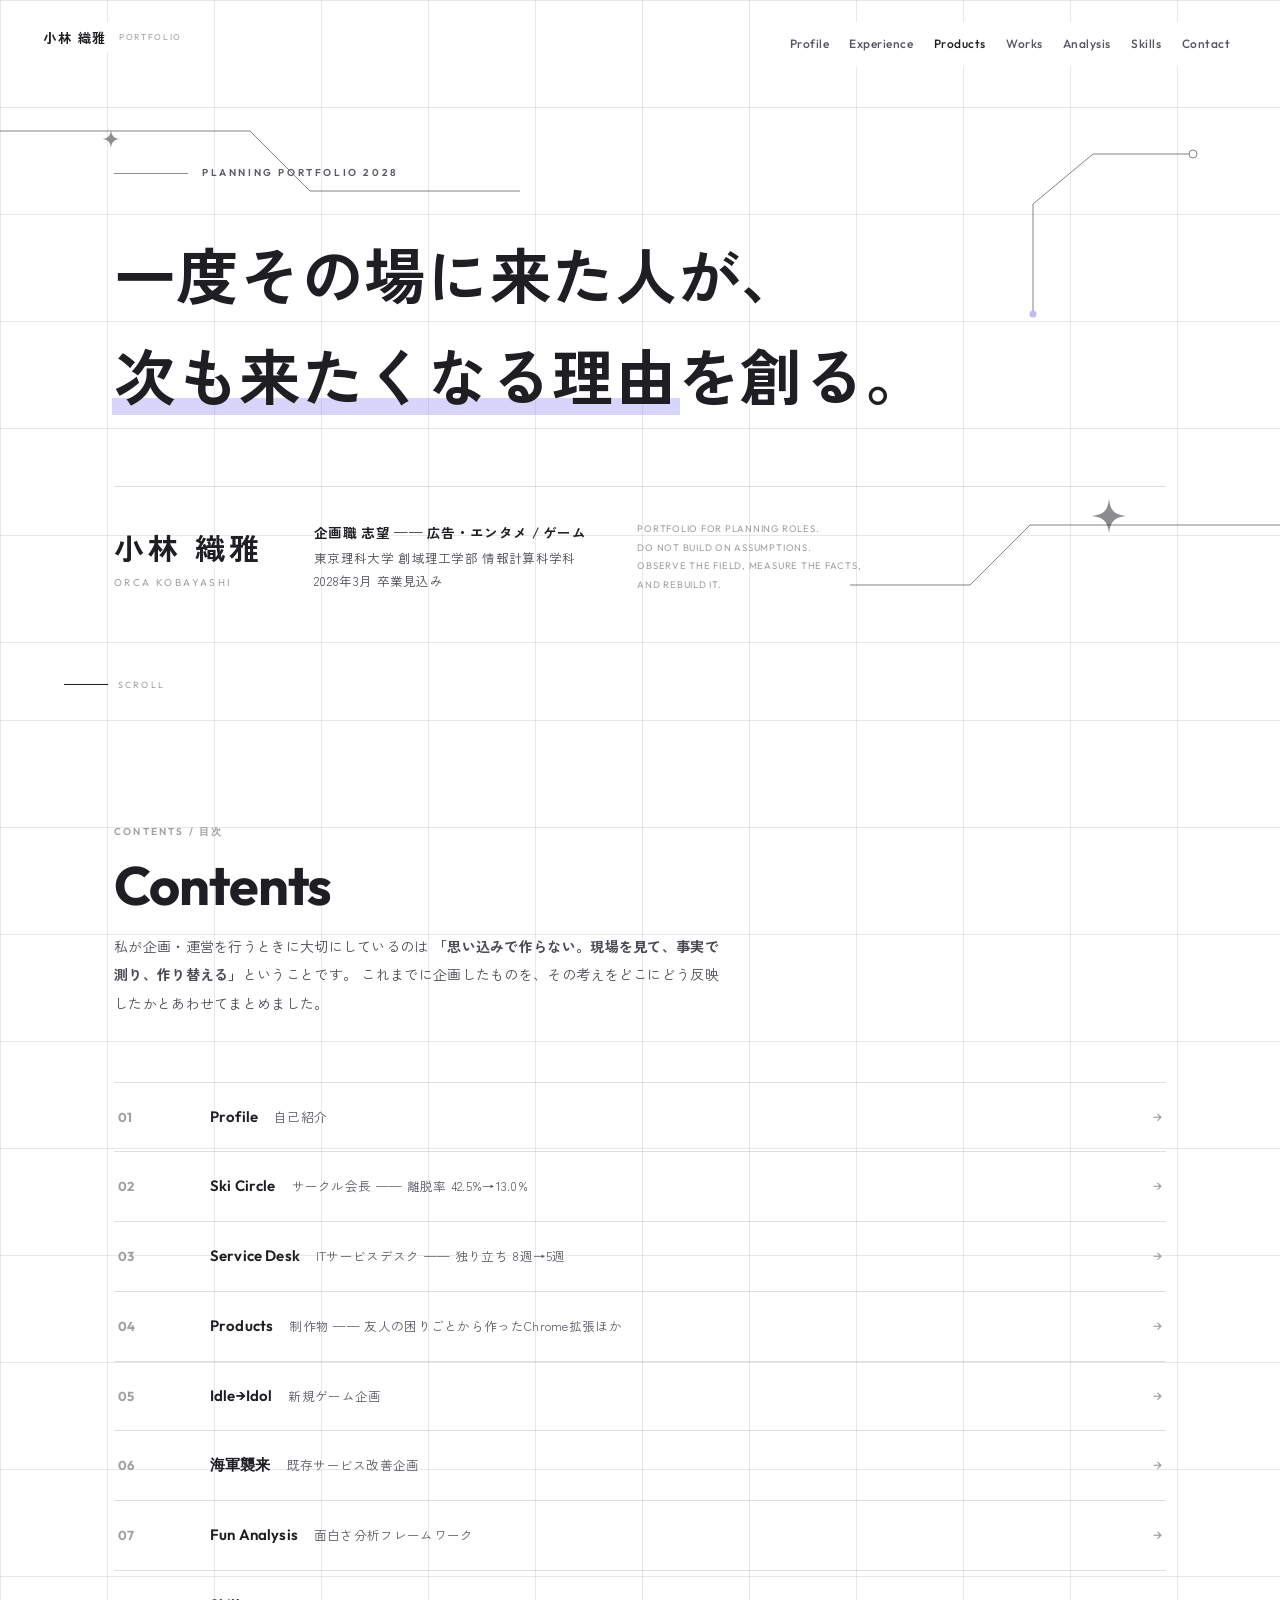
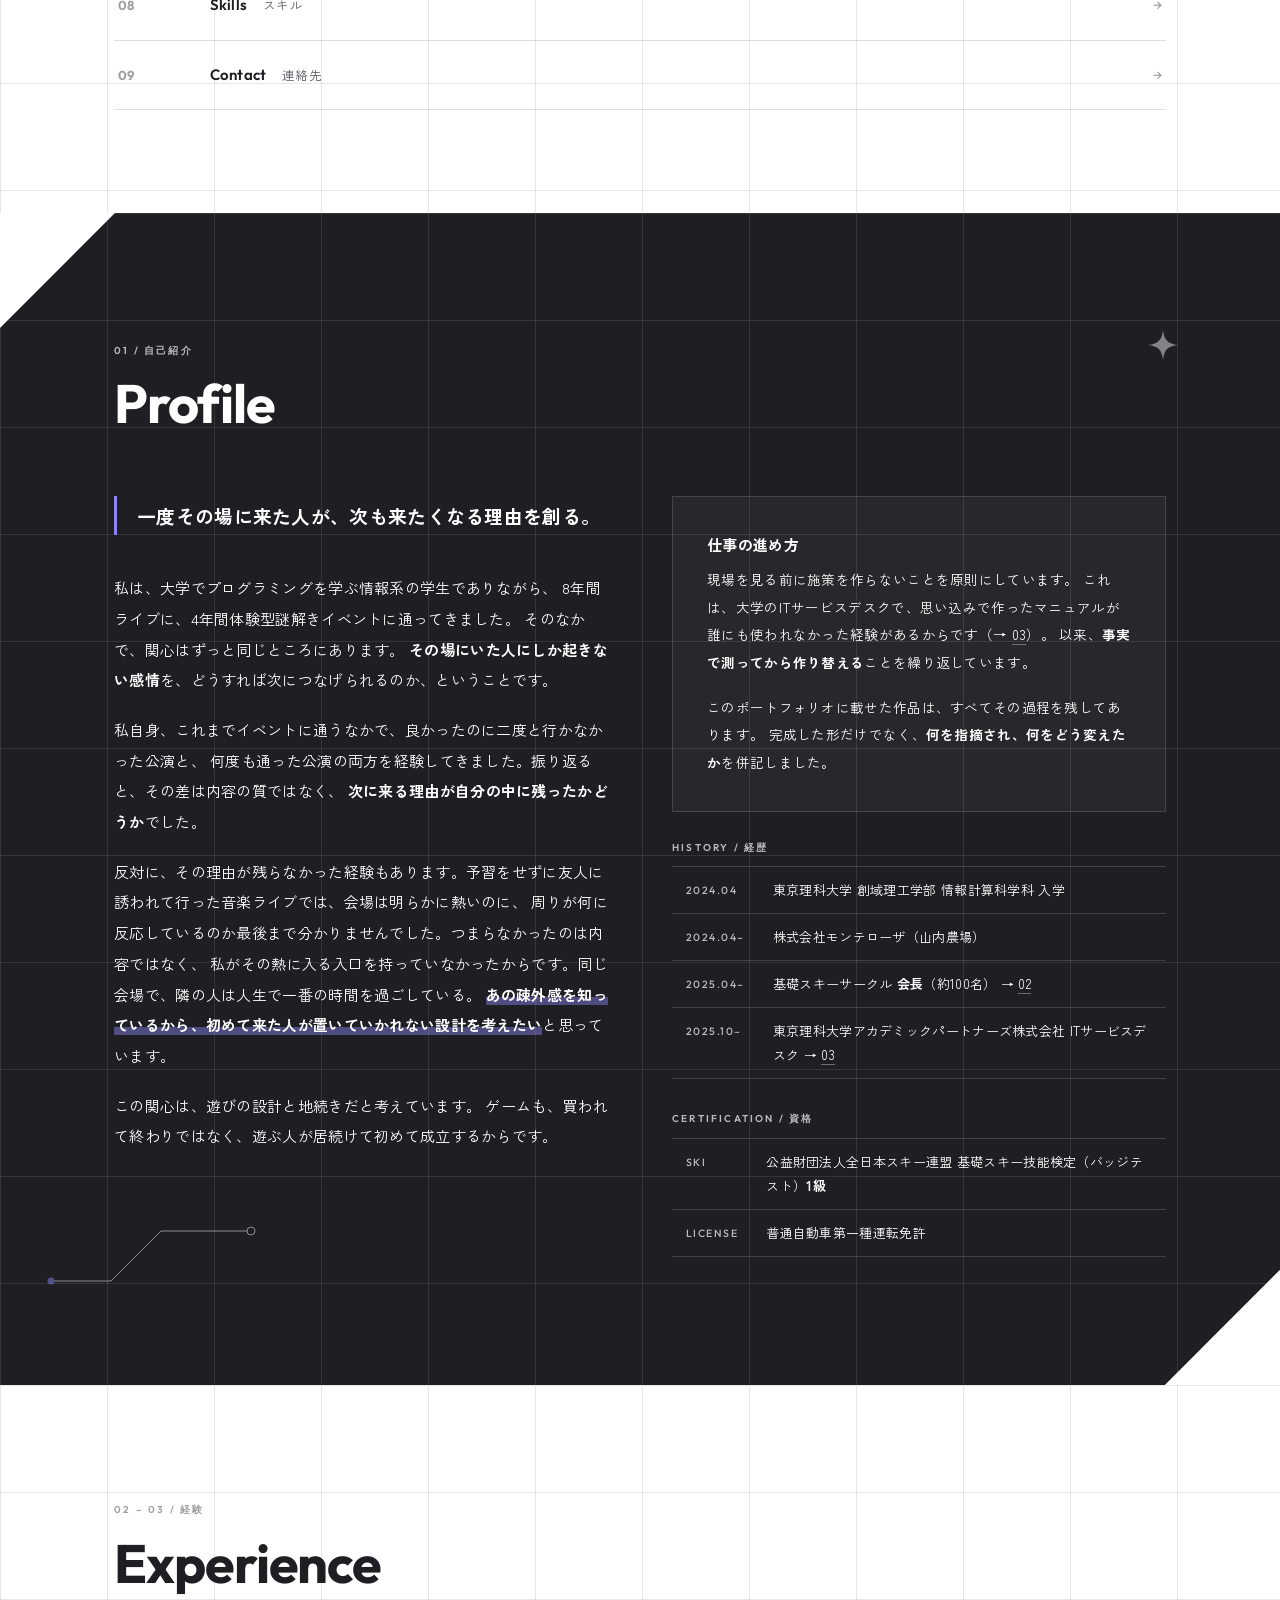
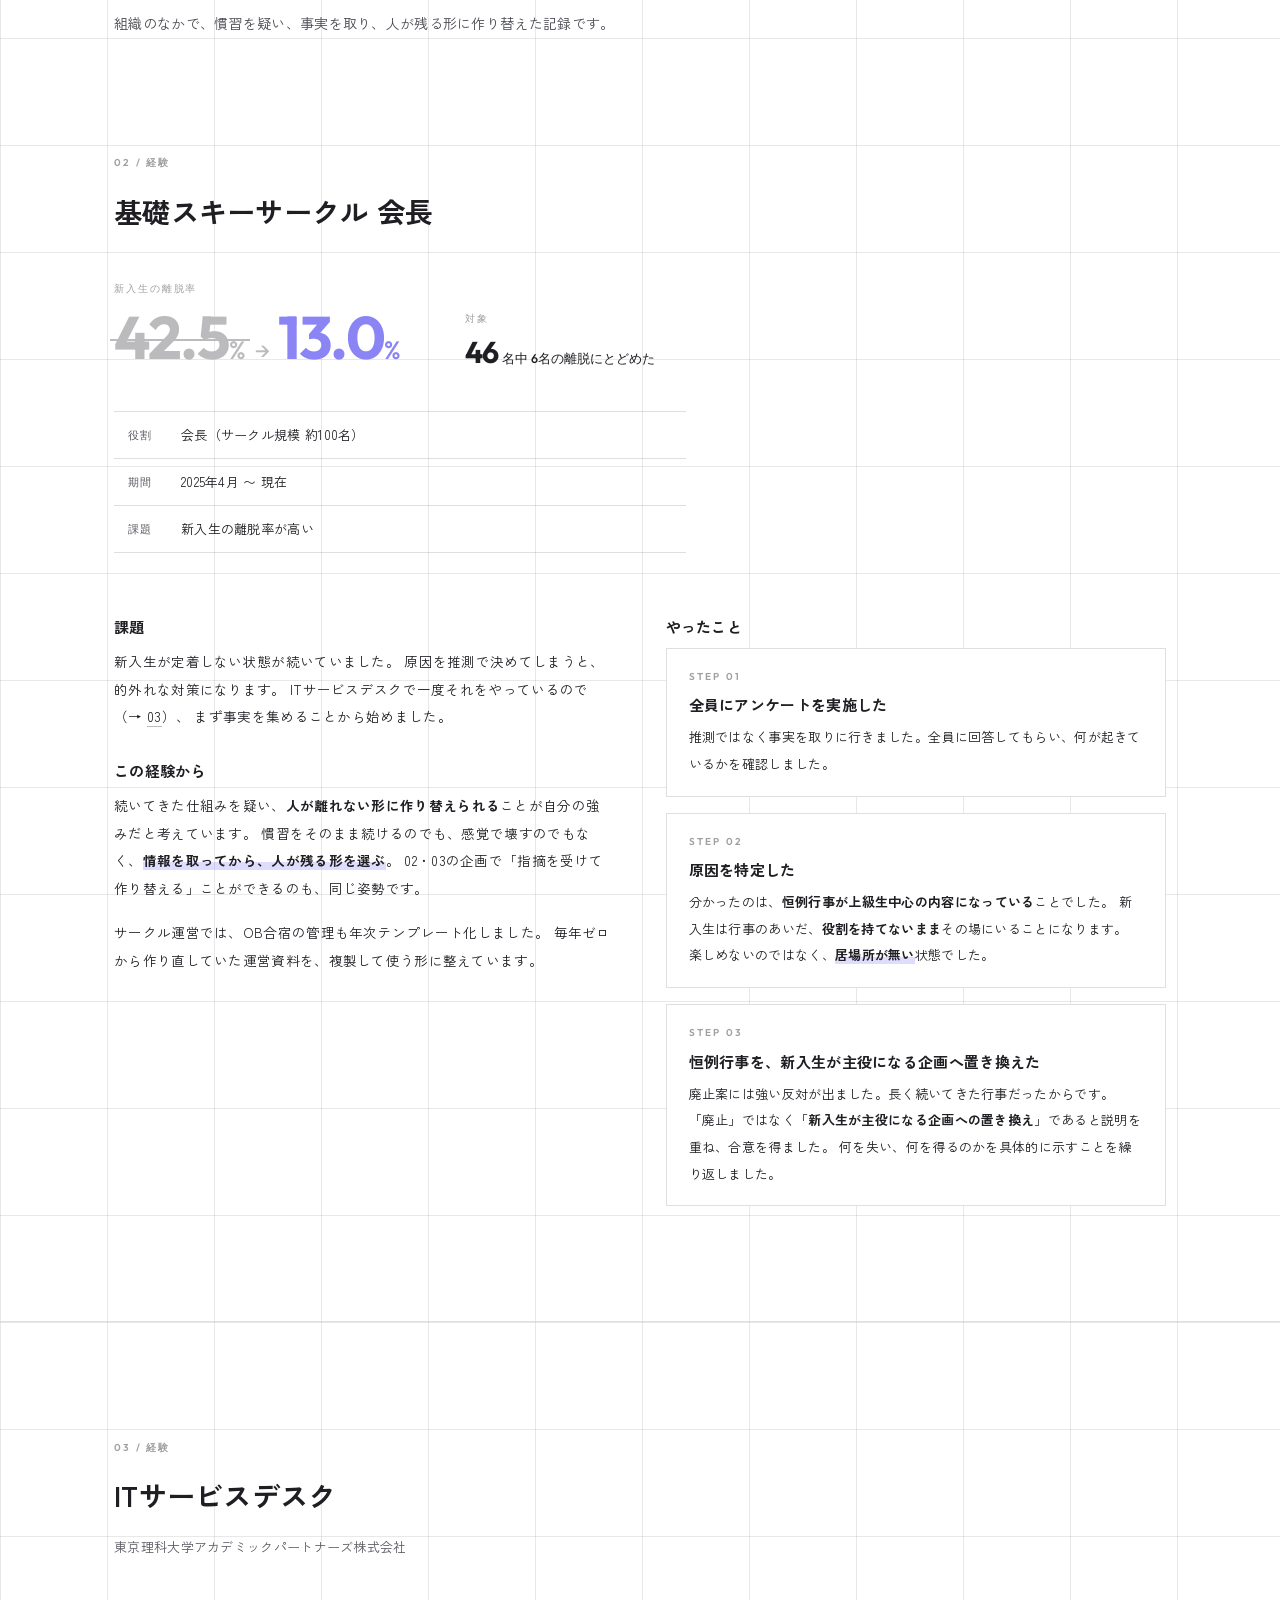
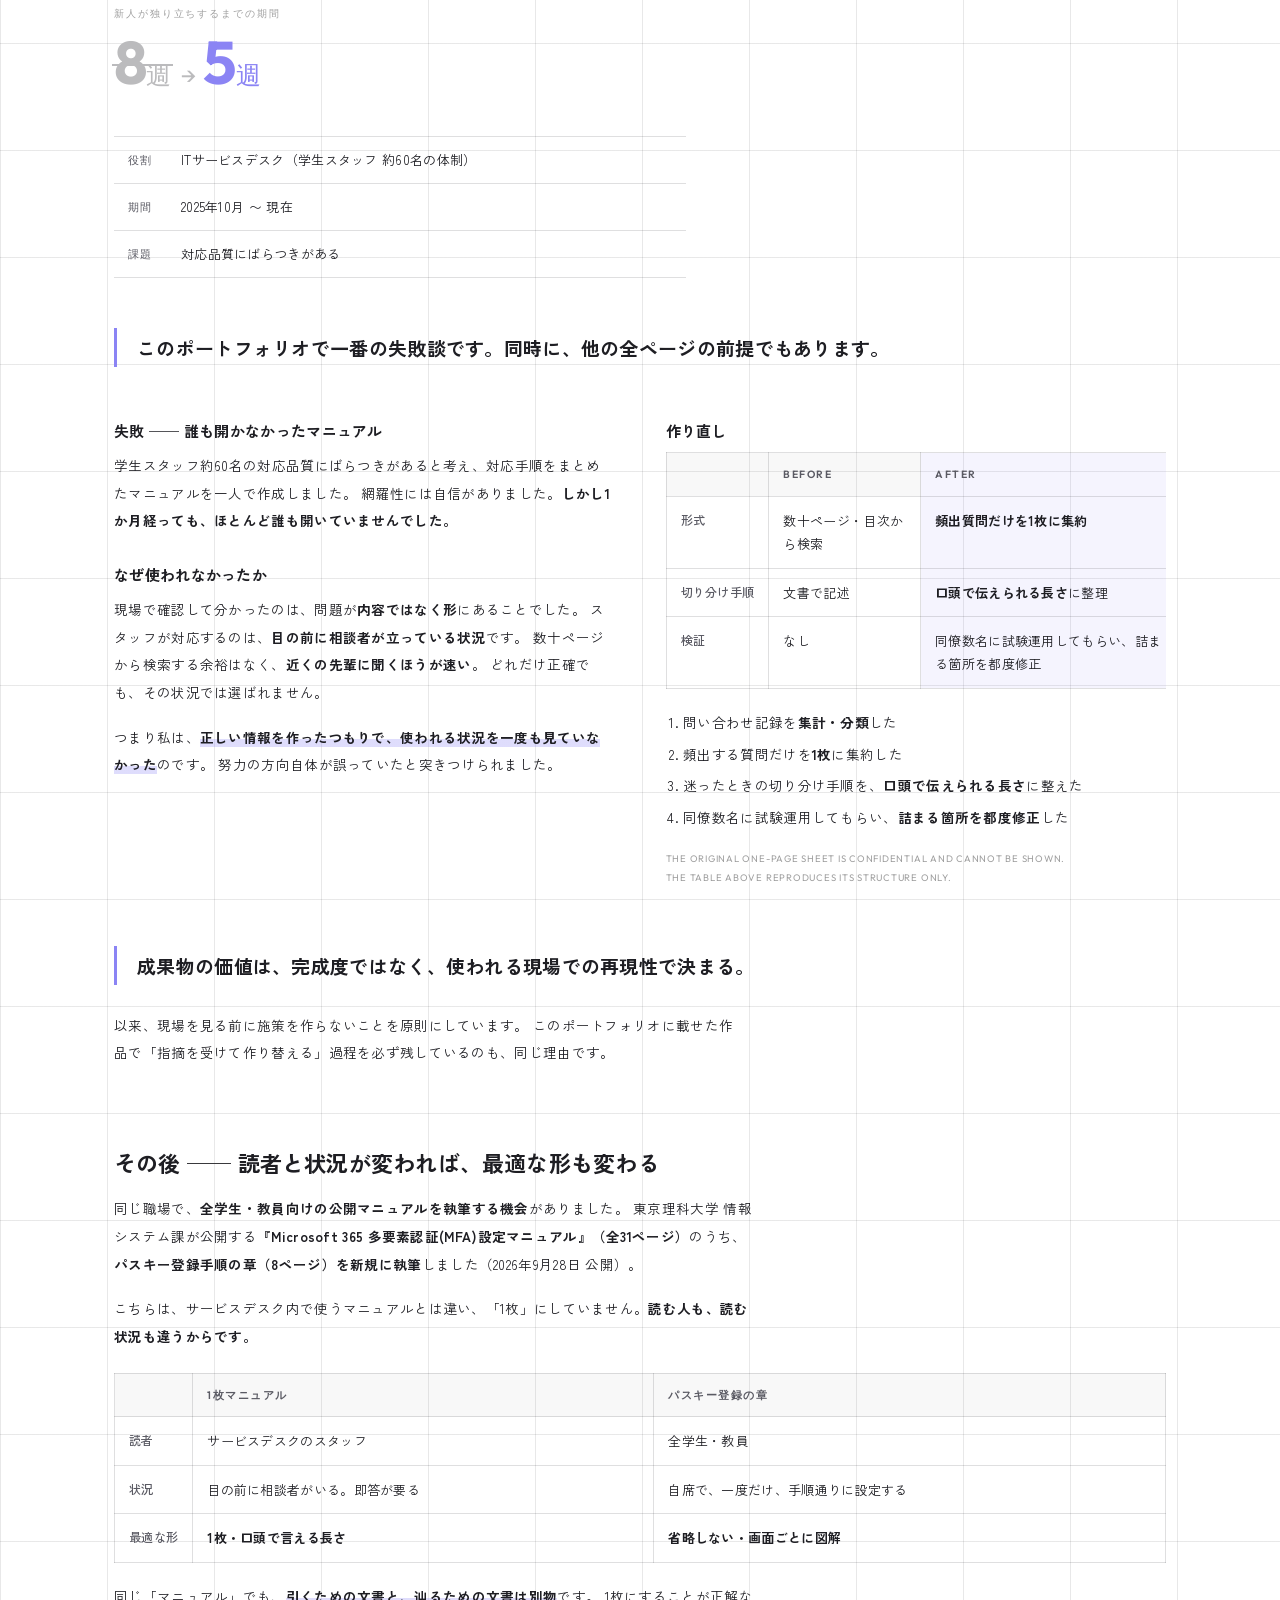
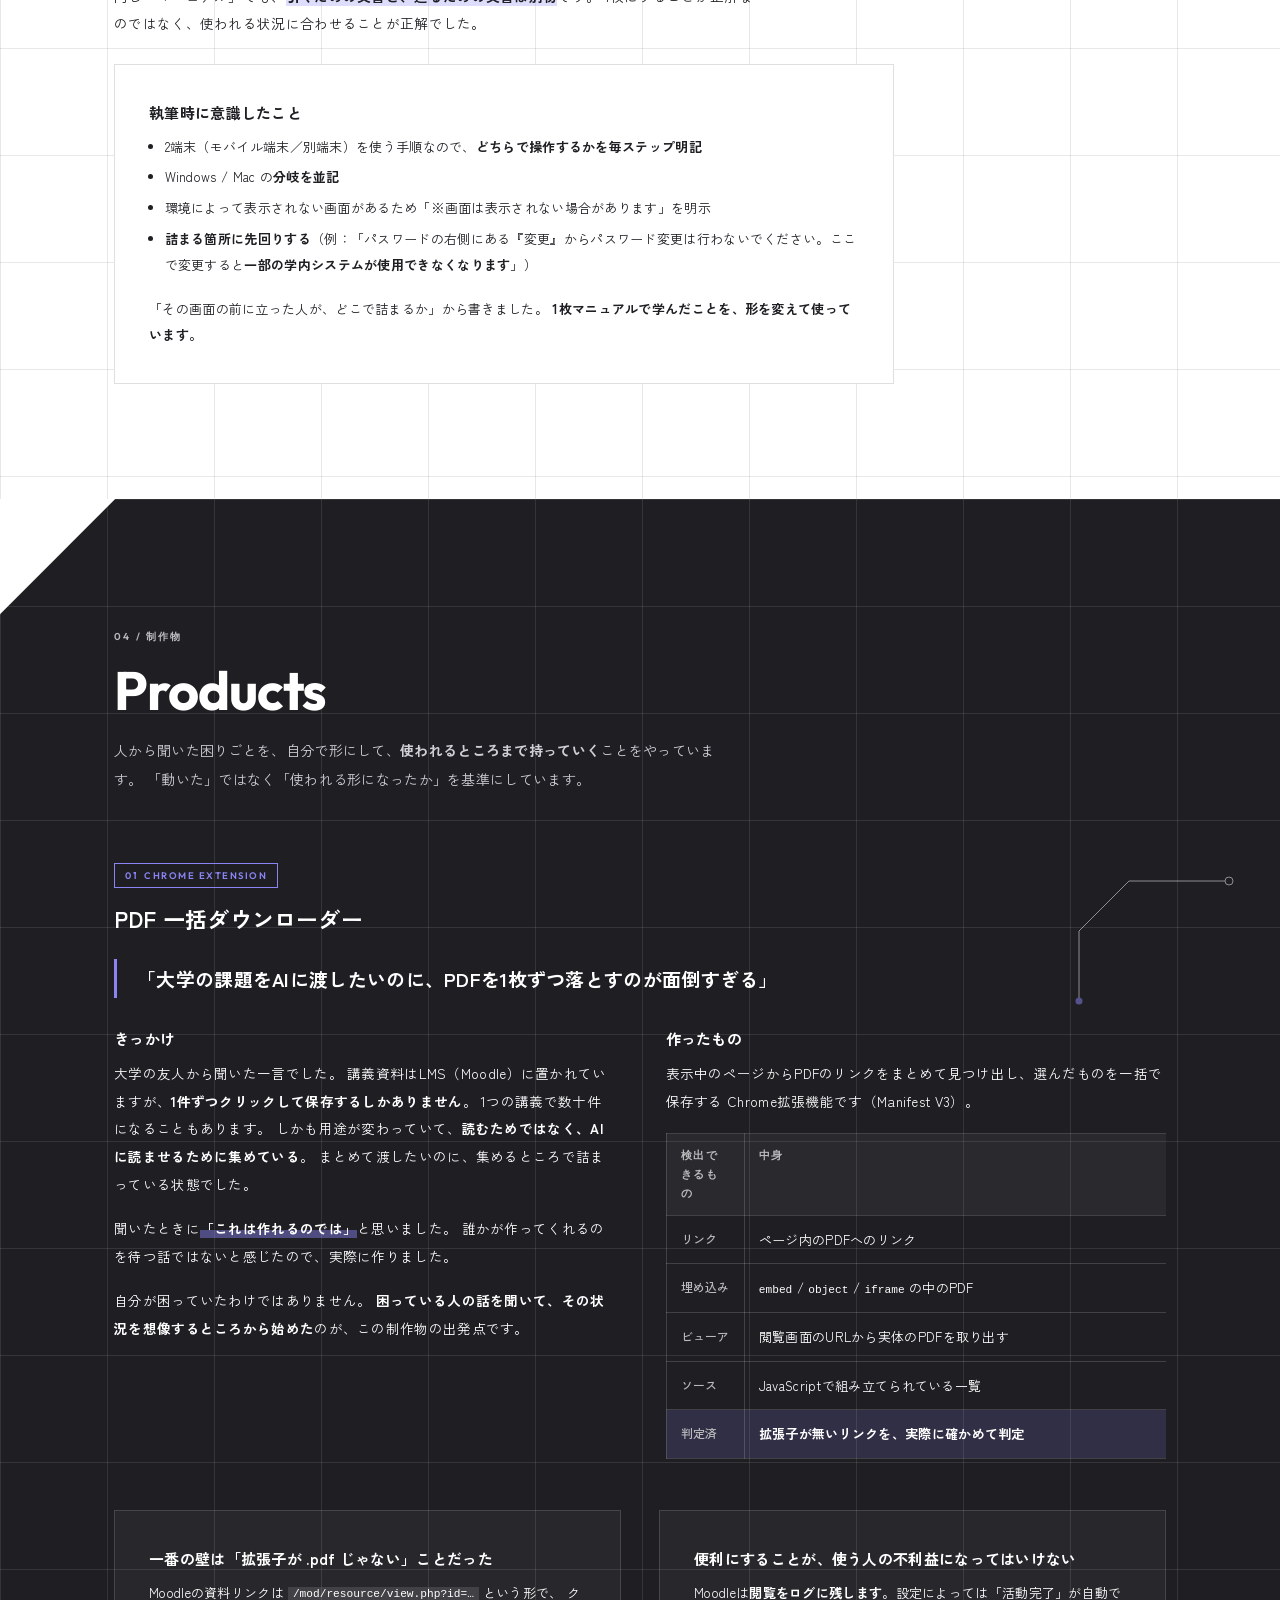
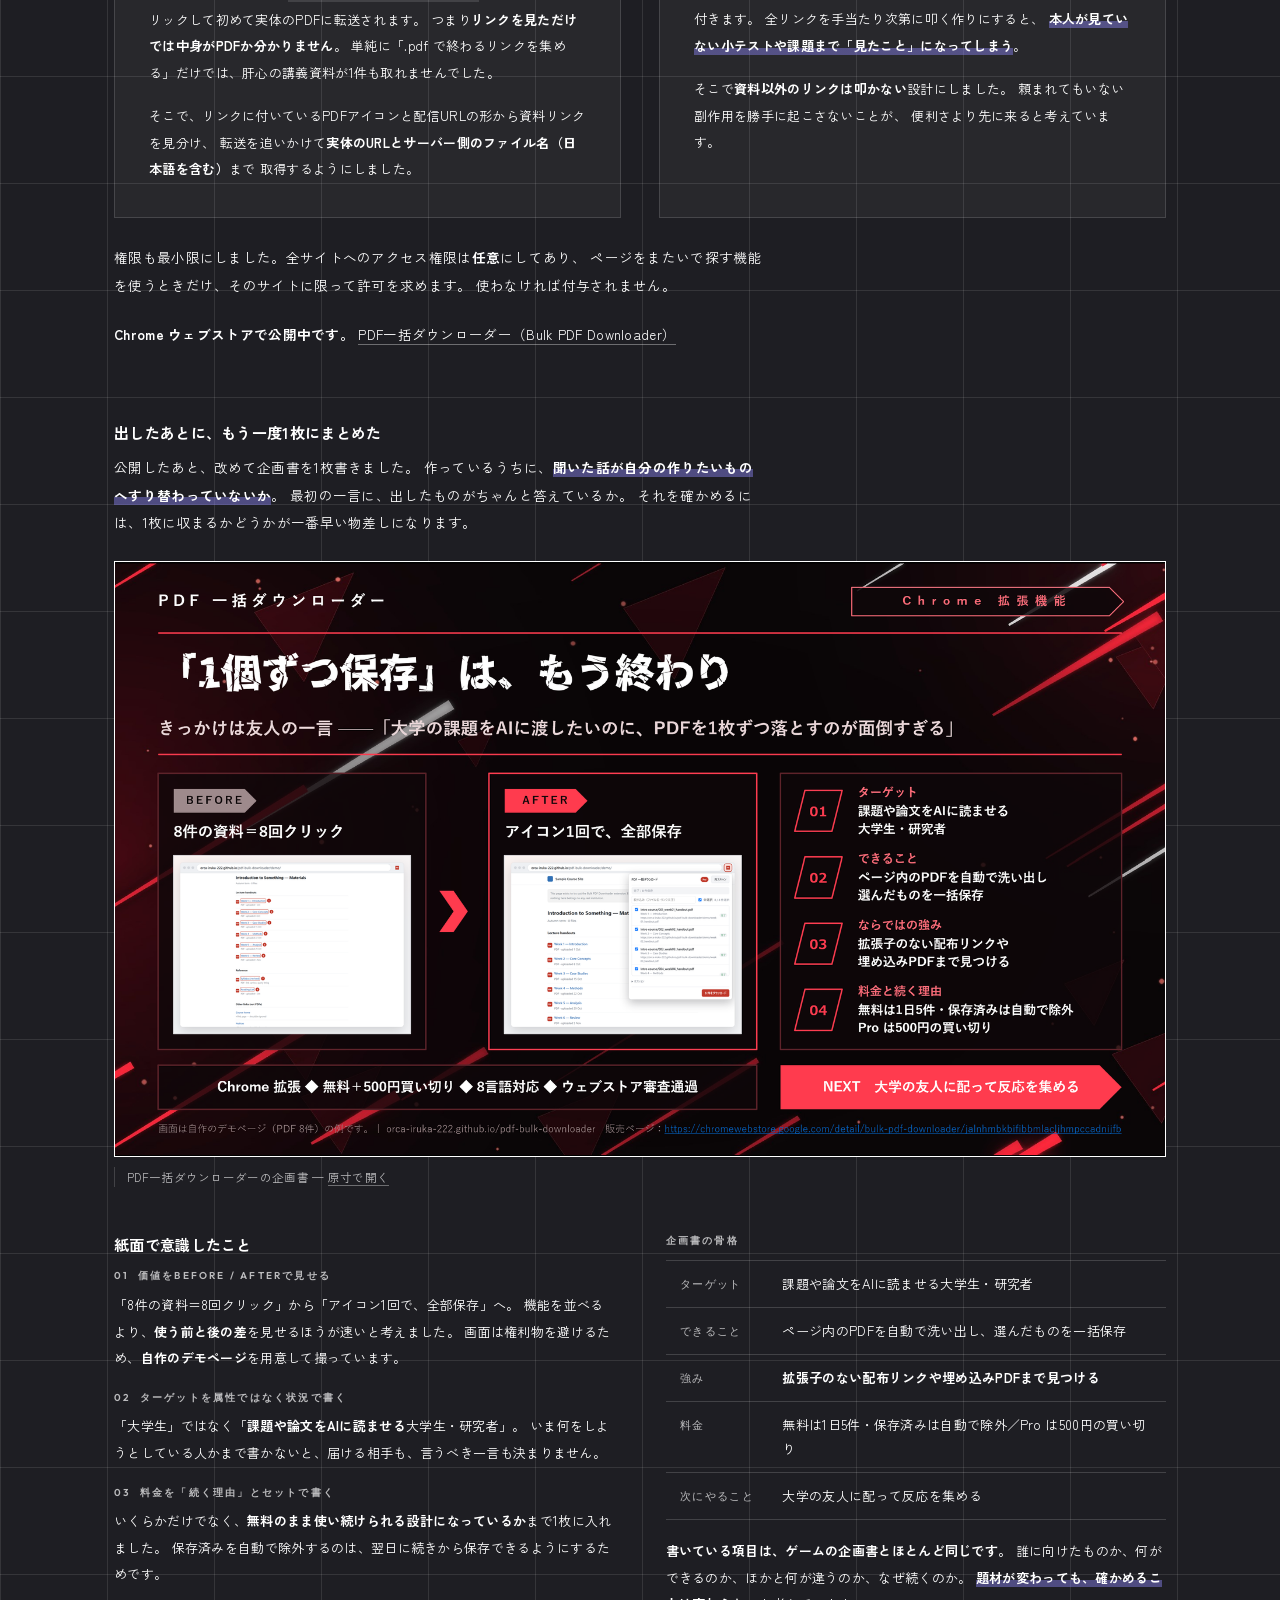
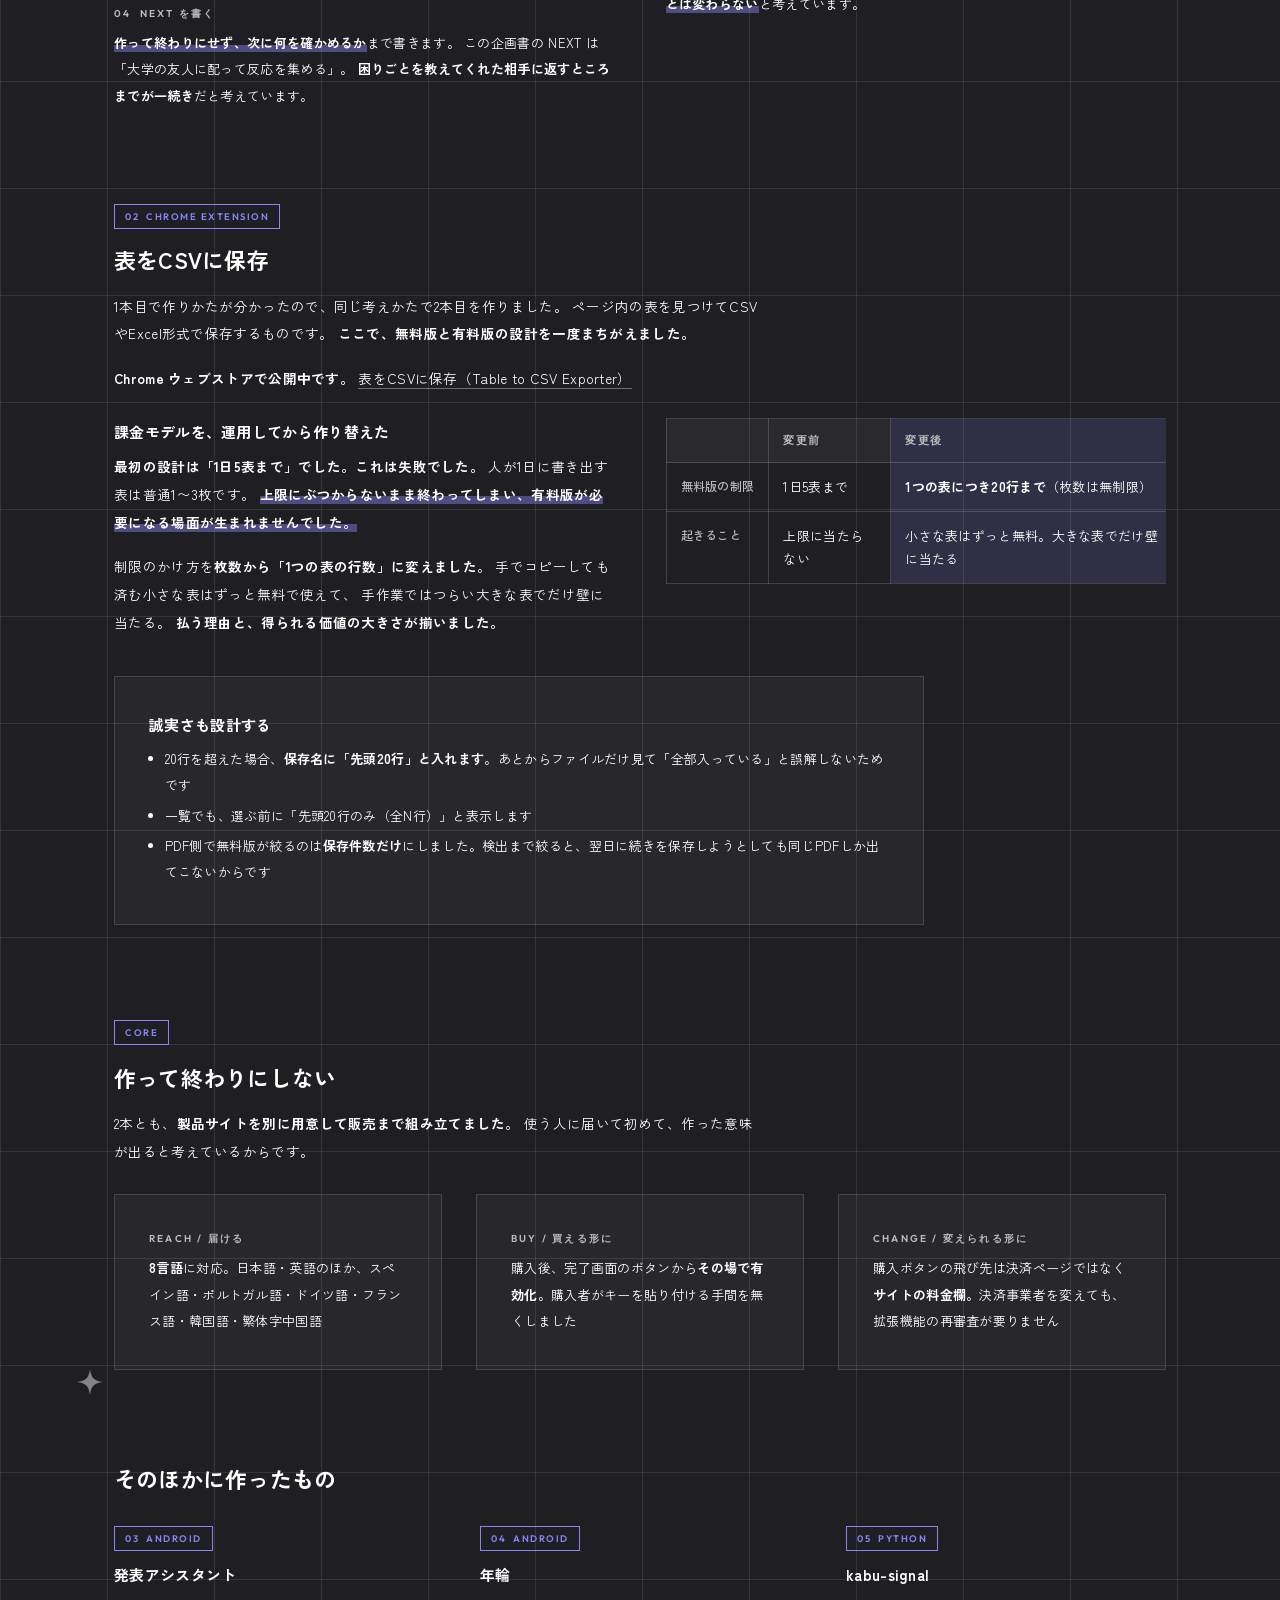
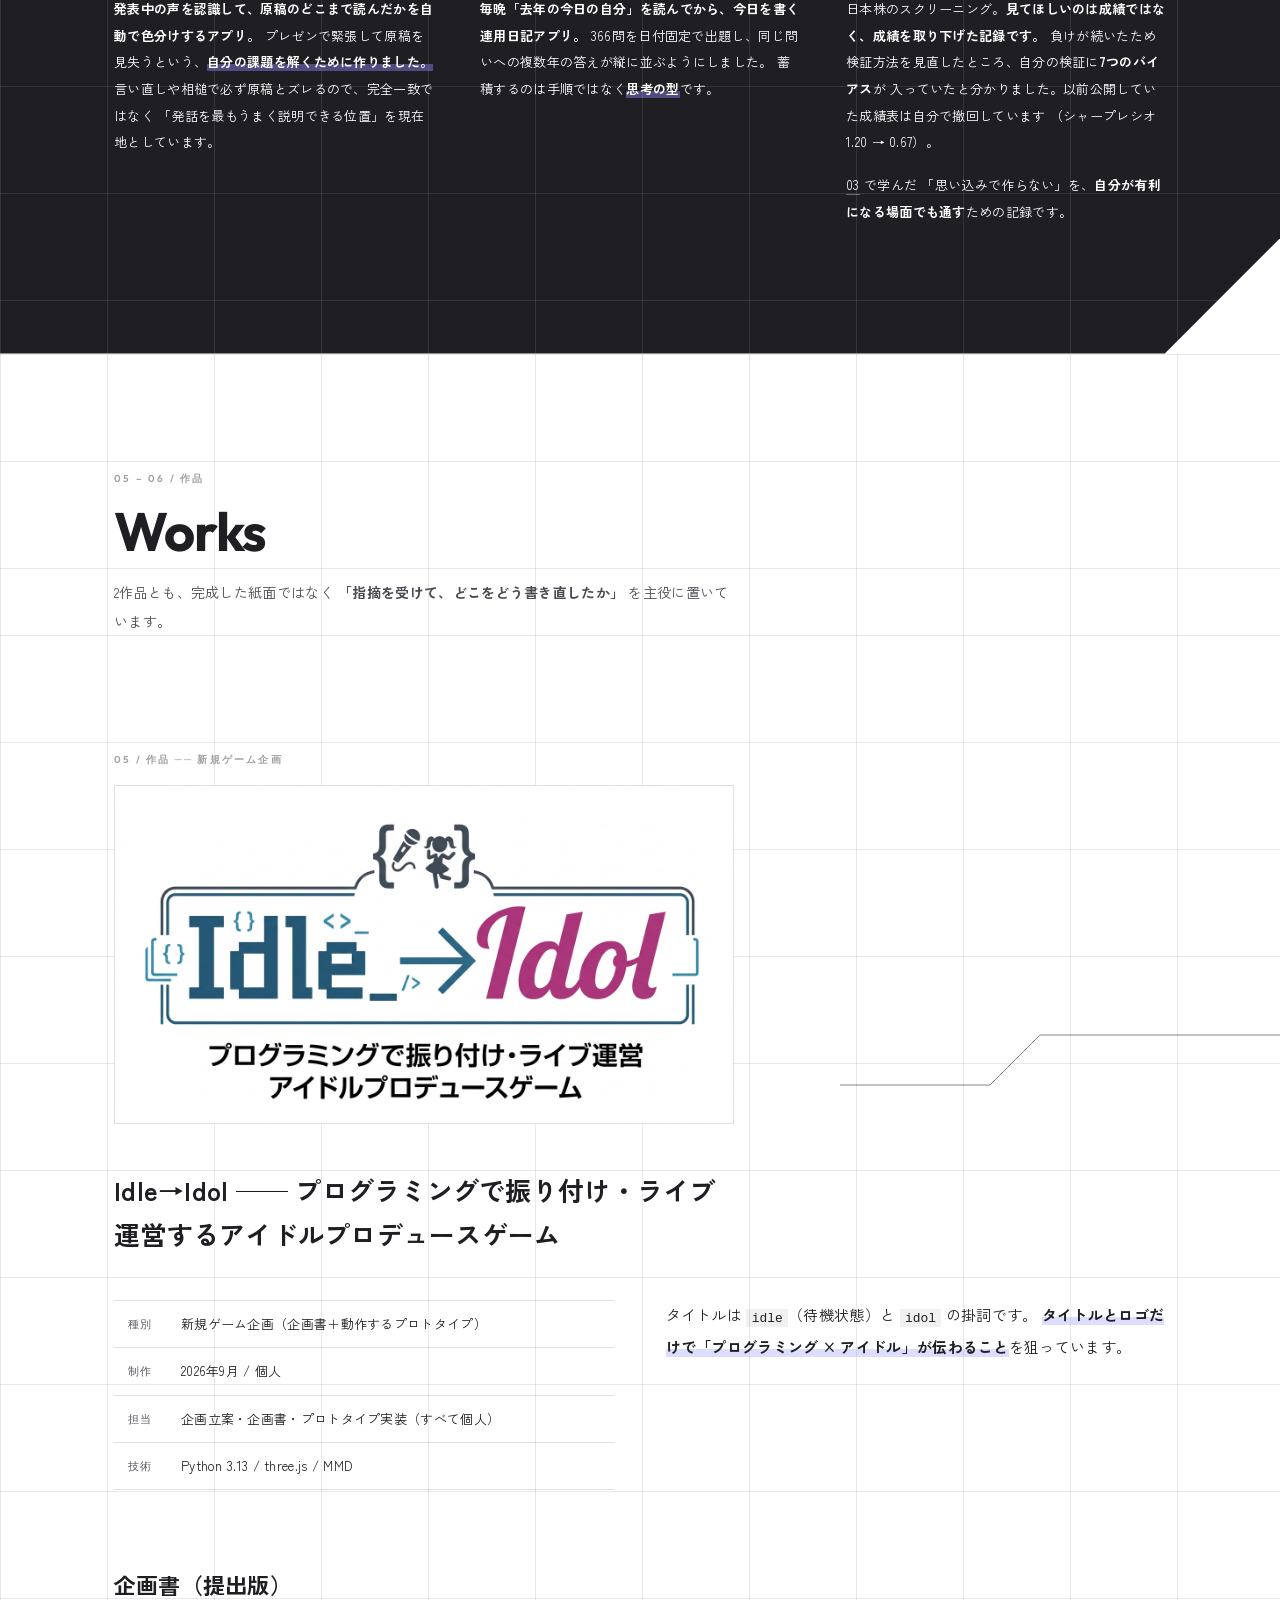
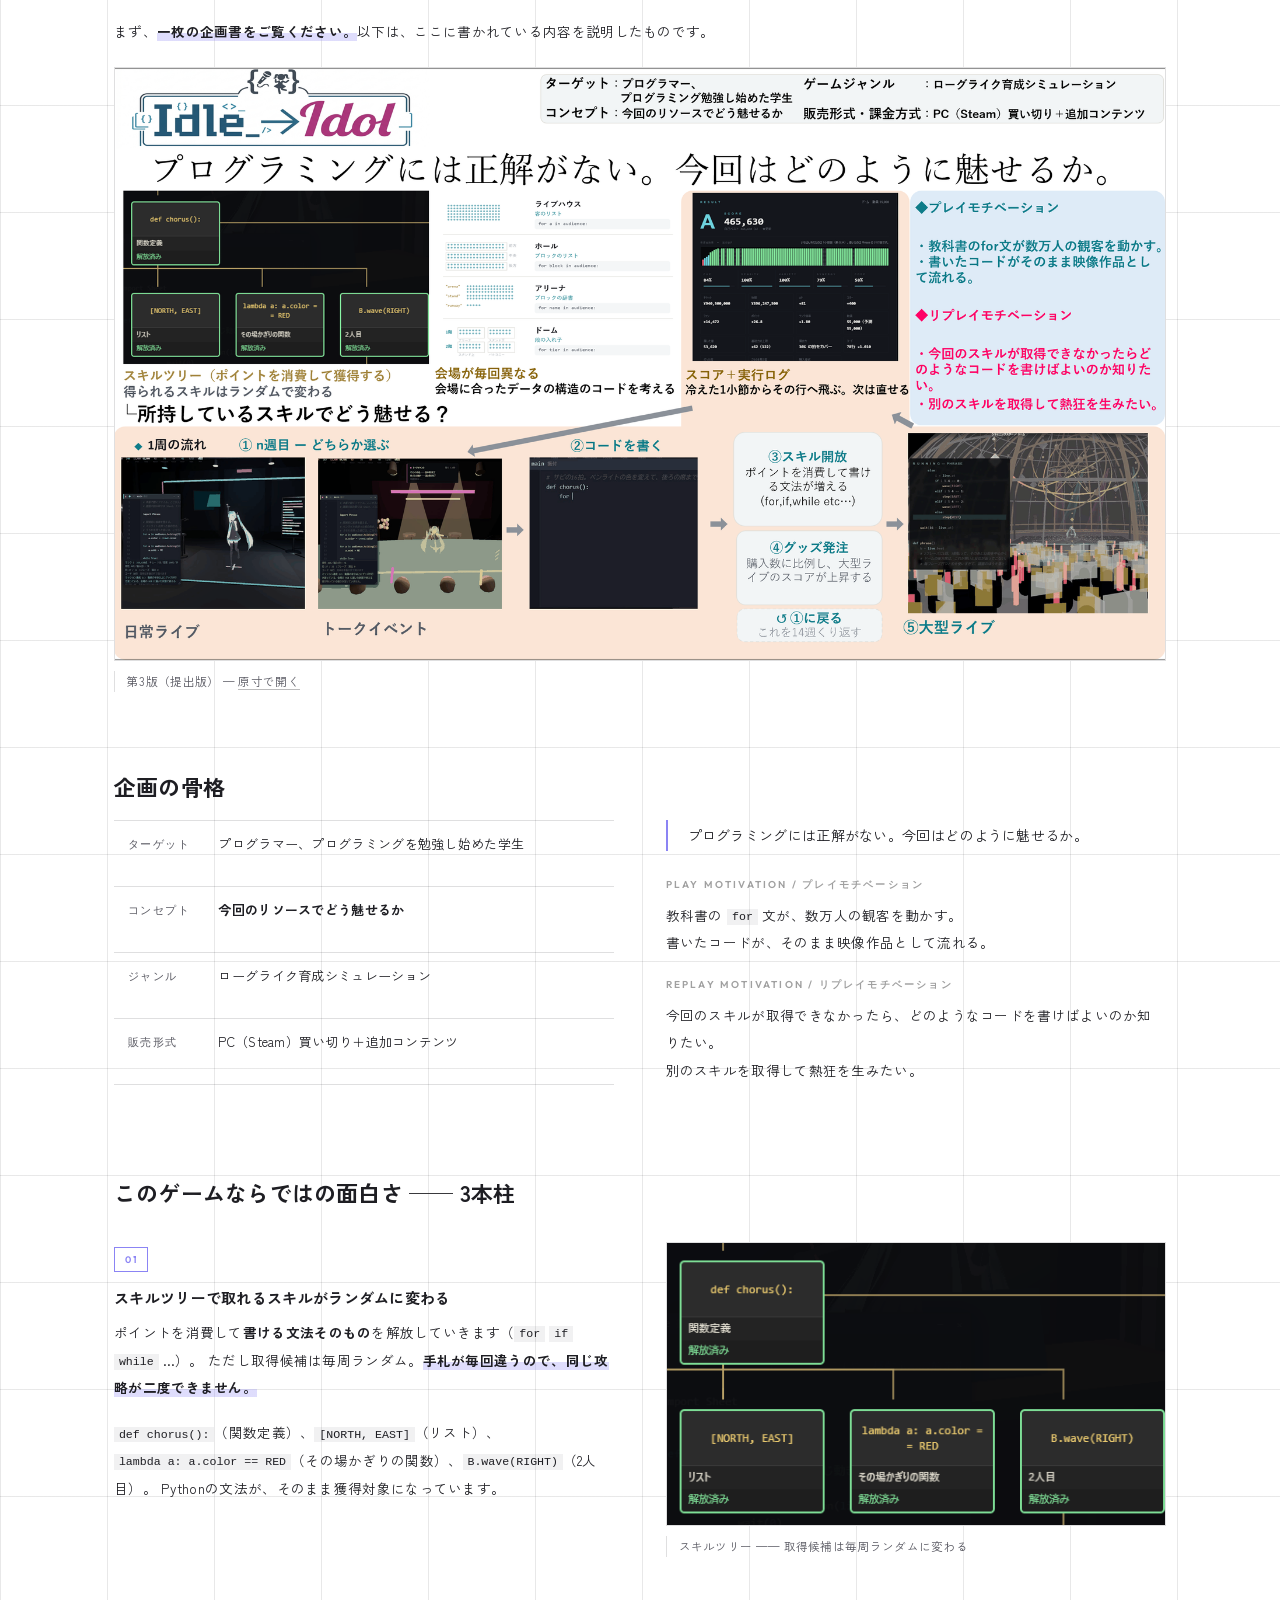
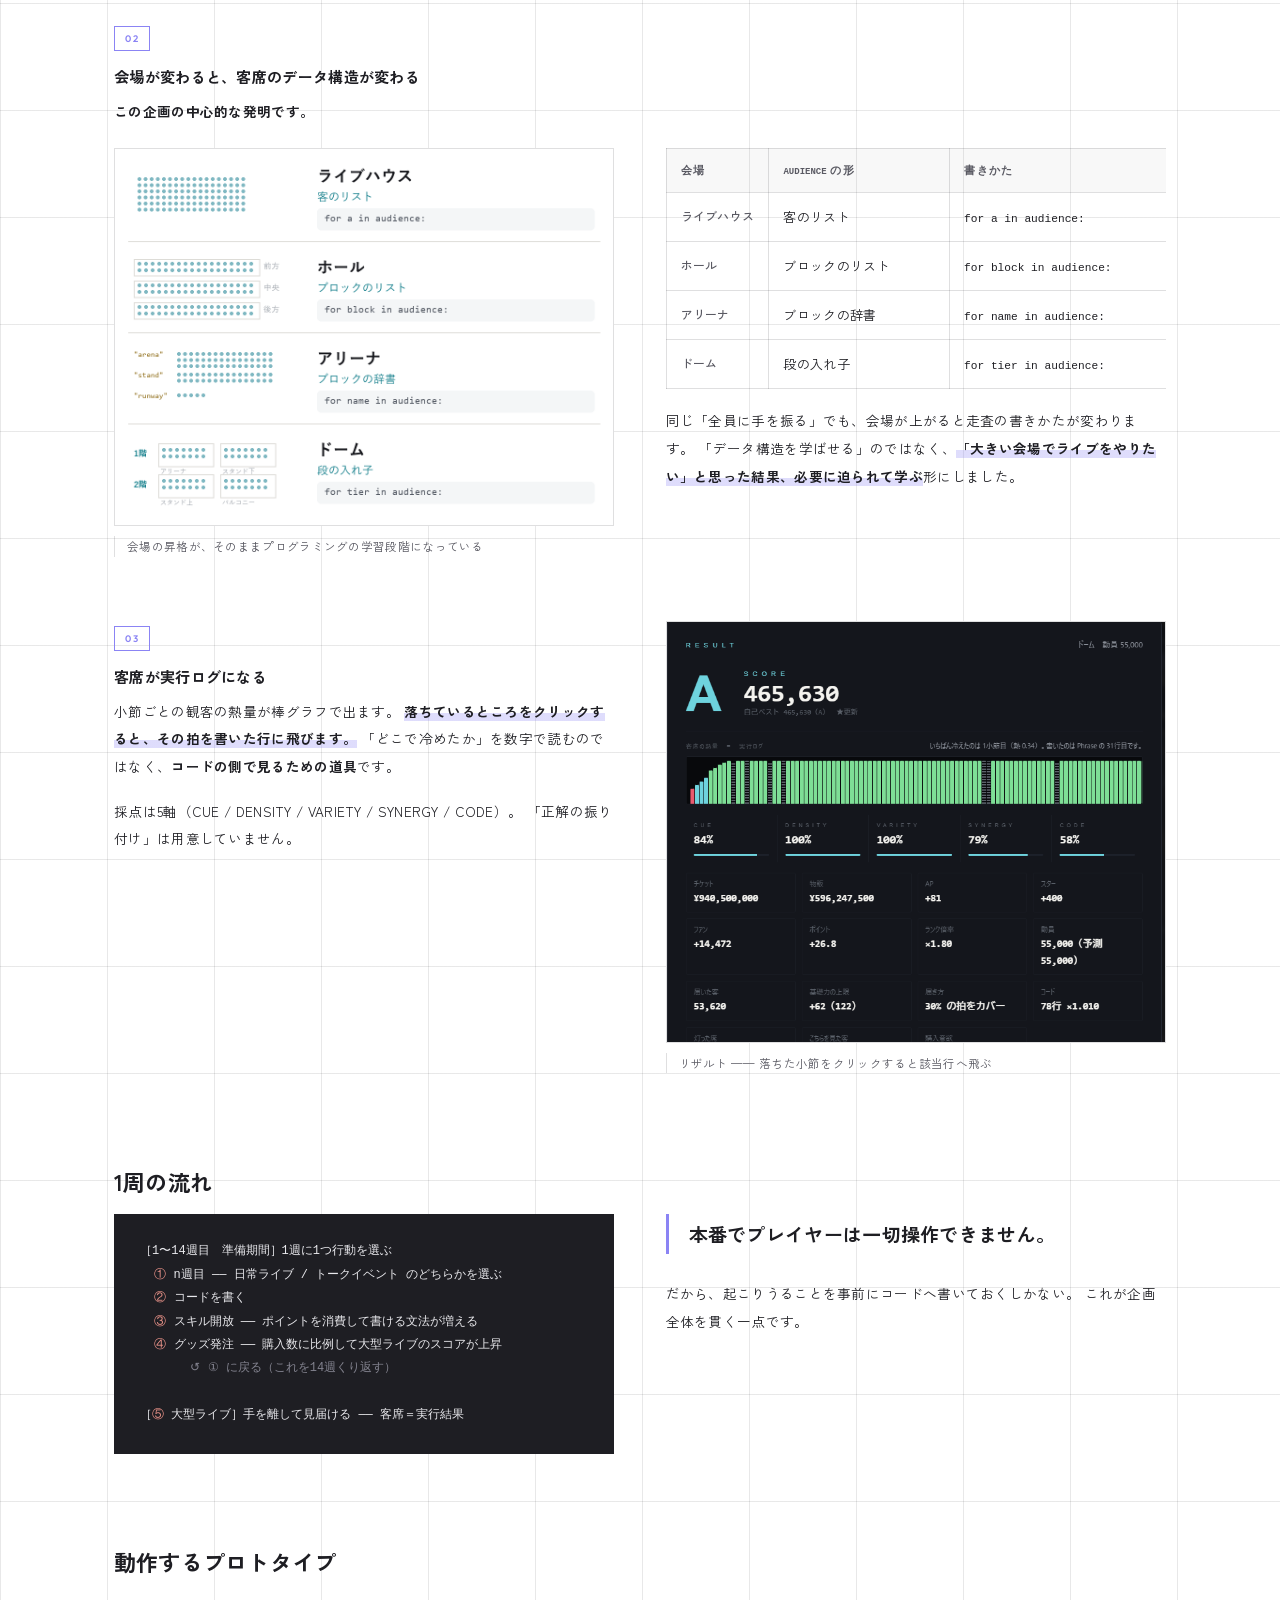
==== commit 39a6d897: "企画書の時系列の記述を訂正" ====
--- a/index-ad.html
+++ b/index-ad.html
@@ -548,11 +548,12 @@
       </p>
 
       <div style="margin-top:clamp(40px,6vw,70px)">
-        <h4 class="t">作る前に、企画書を1枚書いた</h4>
+        <h4 class="t">出したあとに、もう一度1枚にまとめた</h4>
         <p style="font-size:13.5px;max-width:48em">
-          聞いた話をそのまま実装に持っていくと、<span class="mark">自分が作りたいものにすり替わります</span>。
-          そうならないよう、手を動かす前に1枚だけ書きました。
-          誰の、どの困りごとを、どう解くのか。1枚で言い切れないなら、まだ分かっていないという判断基準にしています。
+          公開したあと、改めて企画書を1枚書きました。
+          作っているうちに、<span class="mark">聞いた話が自分の作りたいものへすり替わっていないか</span>。
+          最初の一言に、出したものがちゃんと答えているか。
+          それを確かめるには、1枚に収まるかどうかが一番早い物差しになります。
         </p>
 
         <figure class="fig" style="margin-top:24px">
@@ -590,8 +591,8 @@
                 <p class="h-jp" style="margin-bottom:5px">04&nbsp;&nbsp;NEXT を書く</p>
                 <p style="font-size:13px;margin:0">
                   <span class="mark">作って終わりにせず、次に何を確かめるか</span>まで書きます。
-                  この企画書では「大学の友人に配って反応を集める」。
-                  最初に困りごとを教えてくれた相手に返して、合っていたかを確かめるところまでが一続きです。
+                  この企画書の NEXT は「大学の友人に配って反応を集める」。
+                  <strong>困りごとを教えてくれた相手に返すところまでが一続き</strong>だと考えています。
                 </p>
               </div>
             </div>
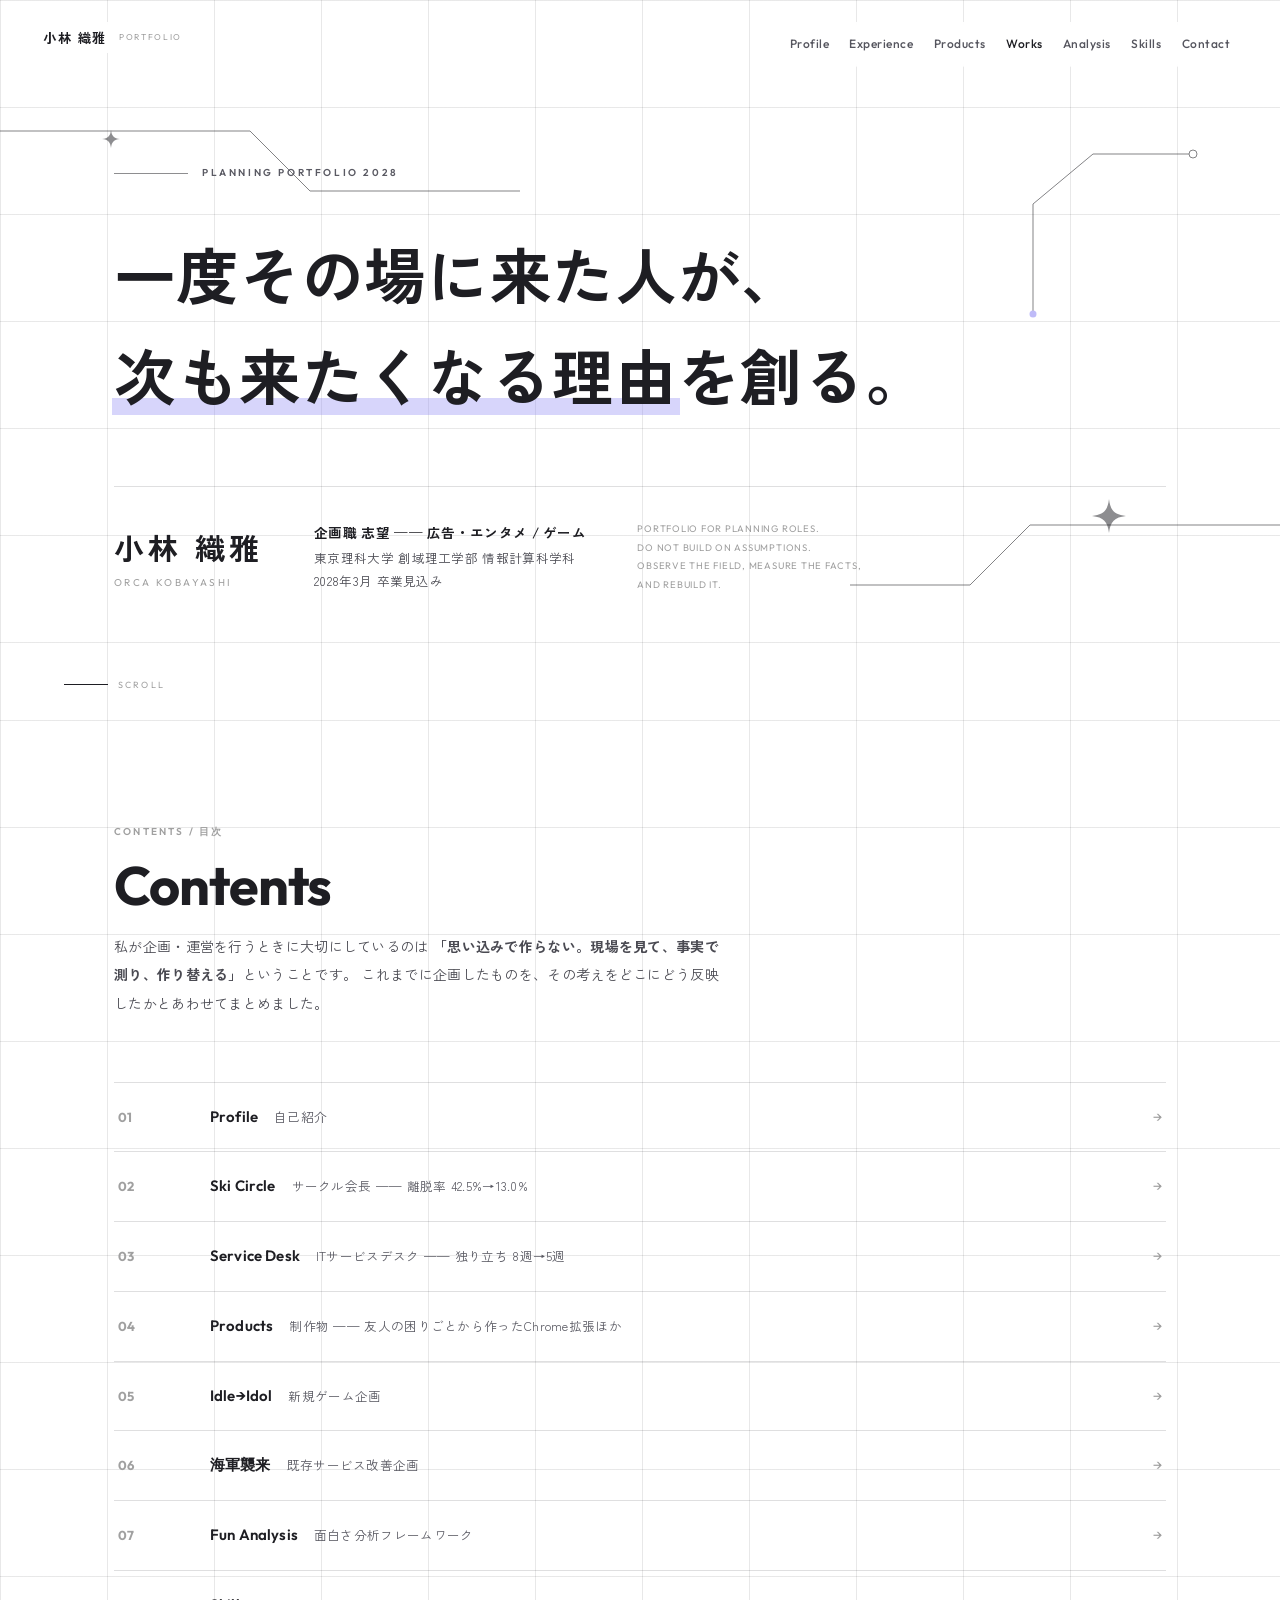
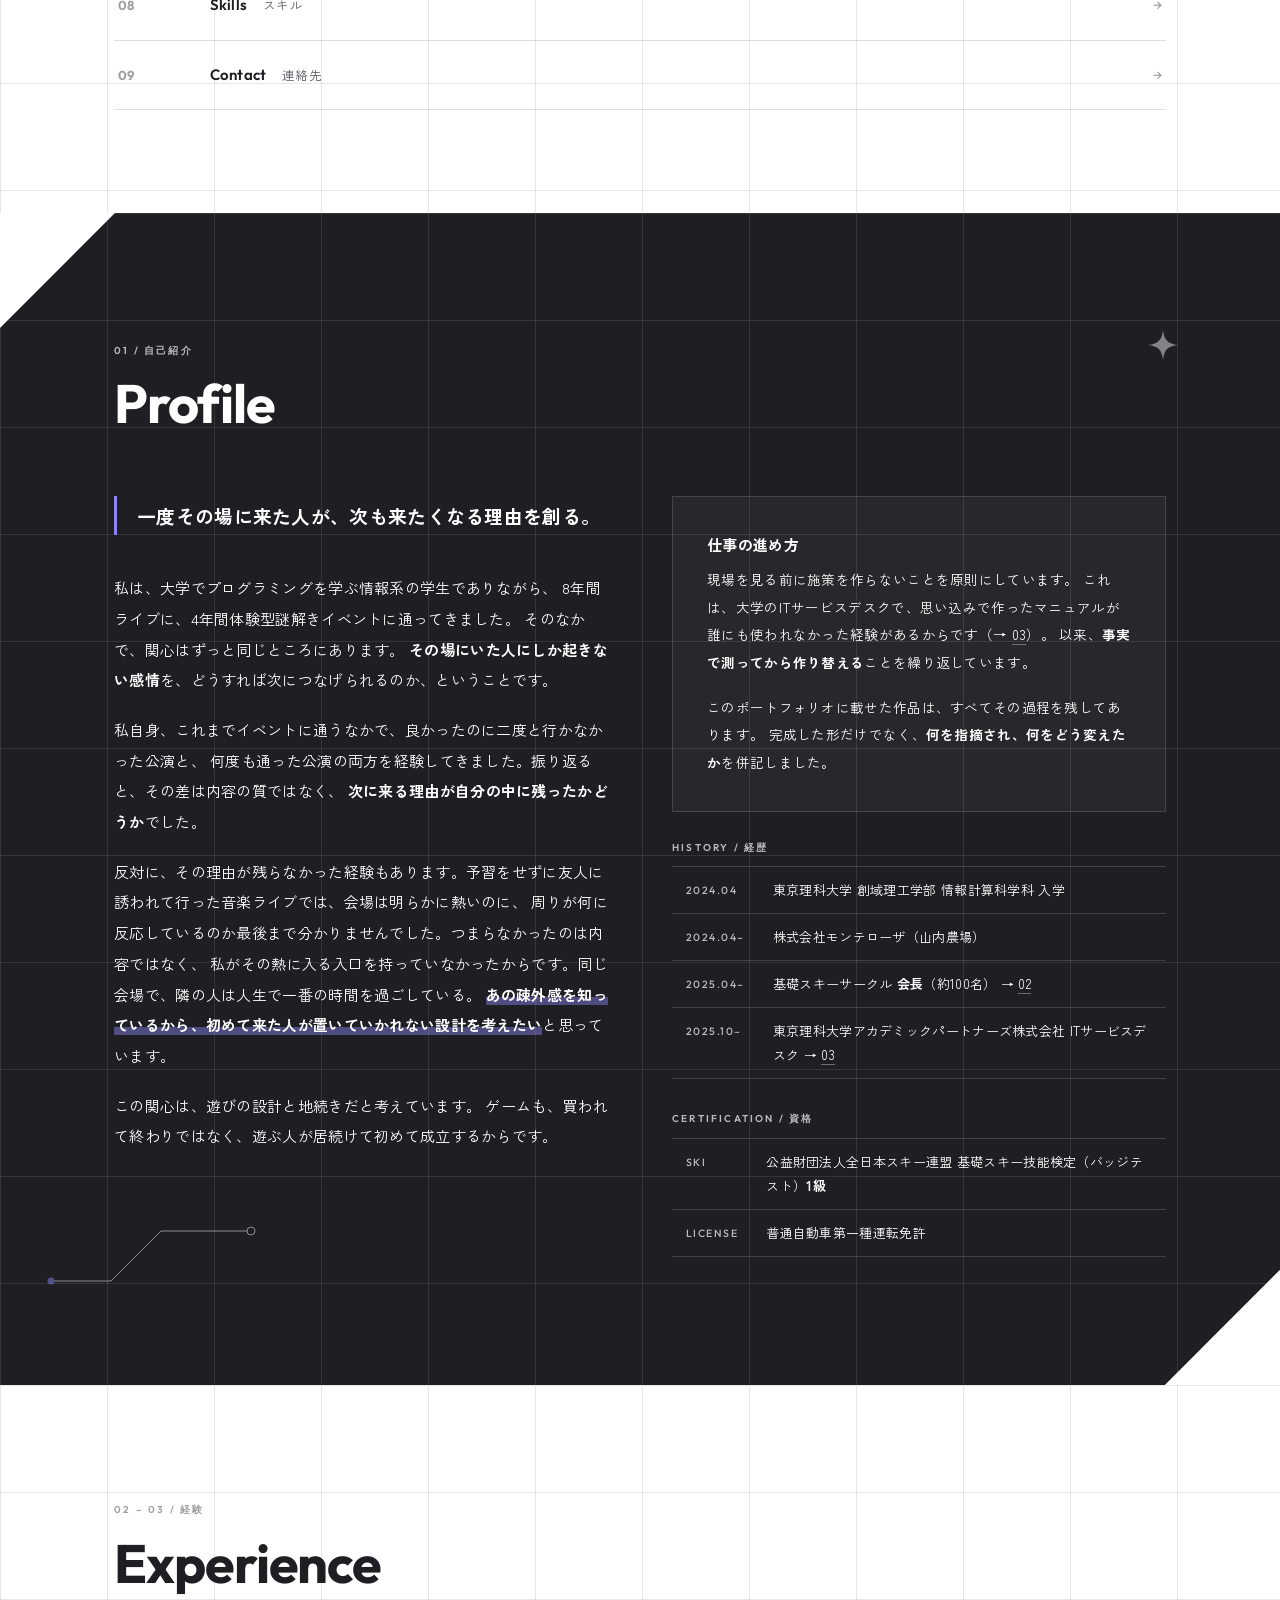
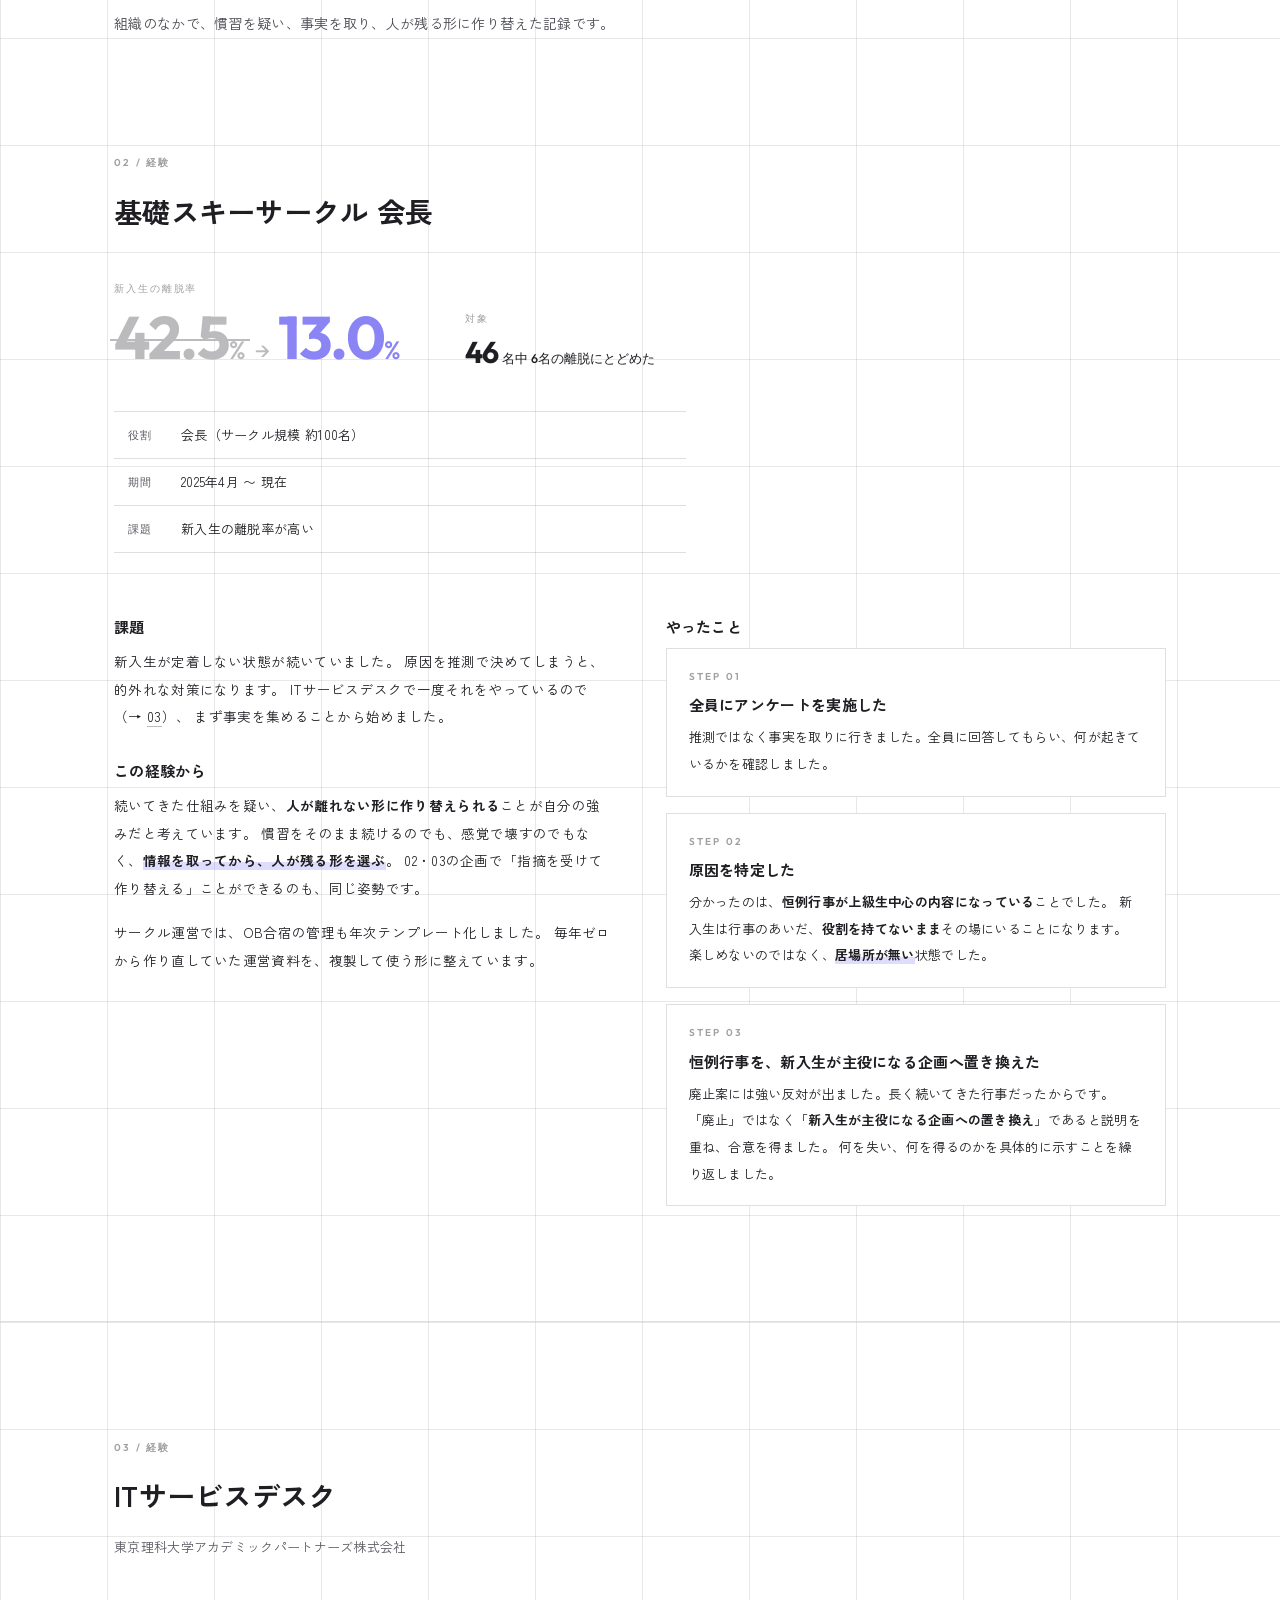
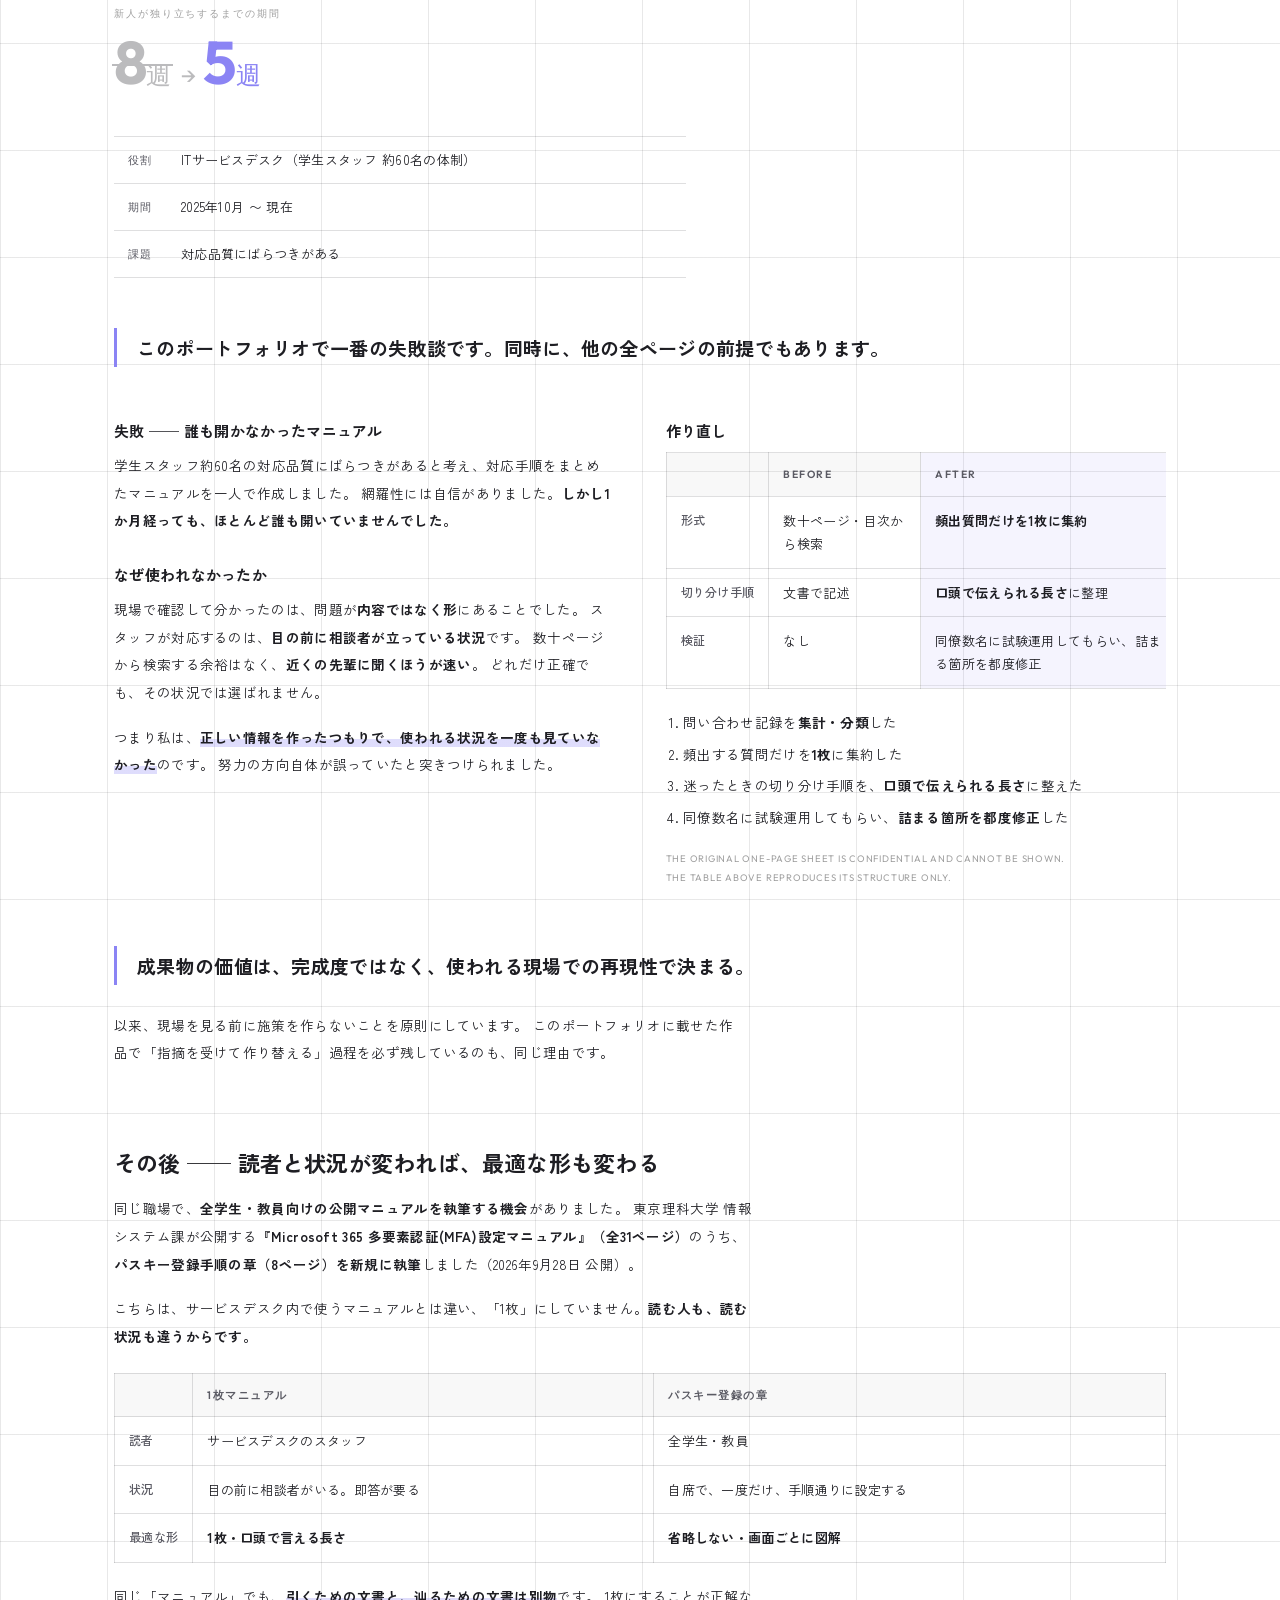
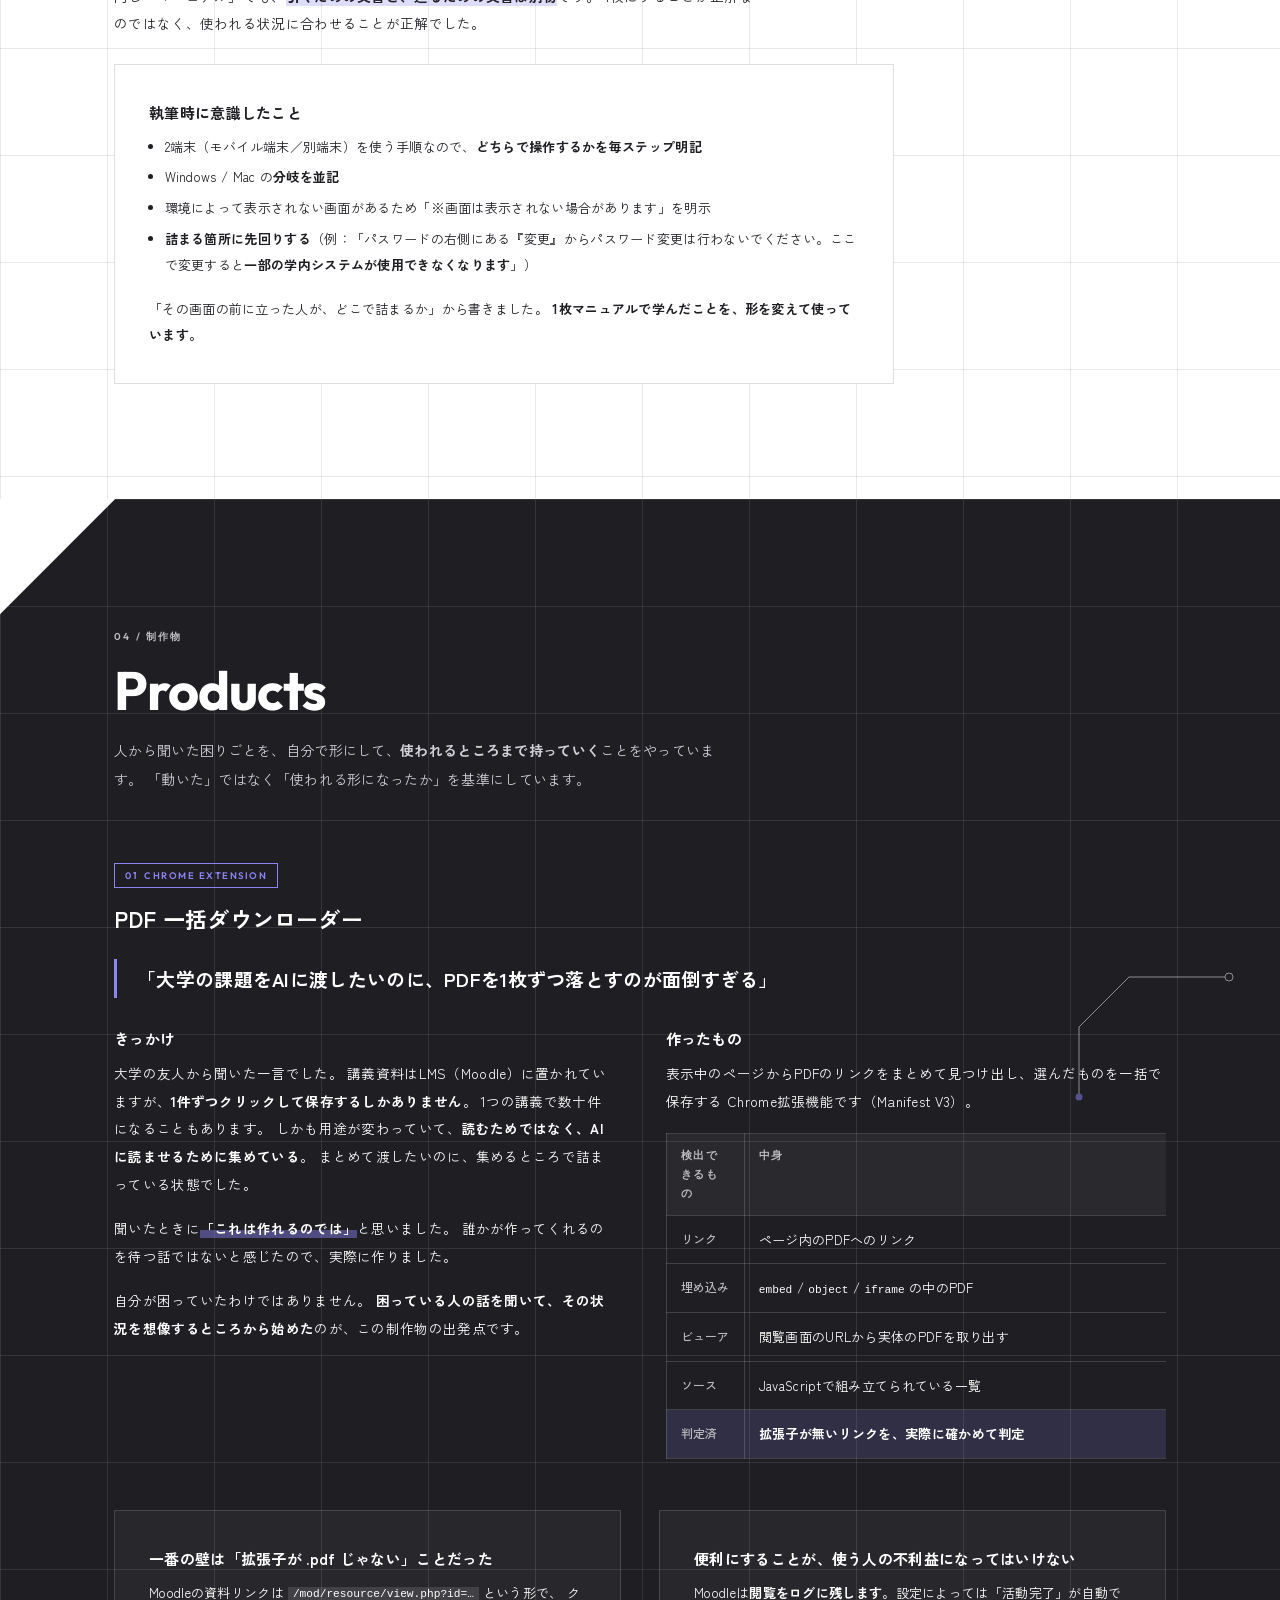
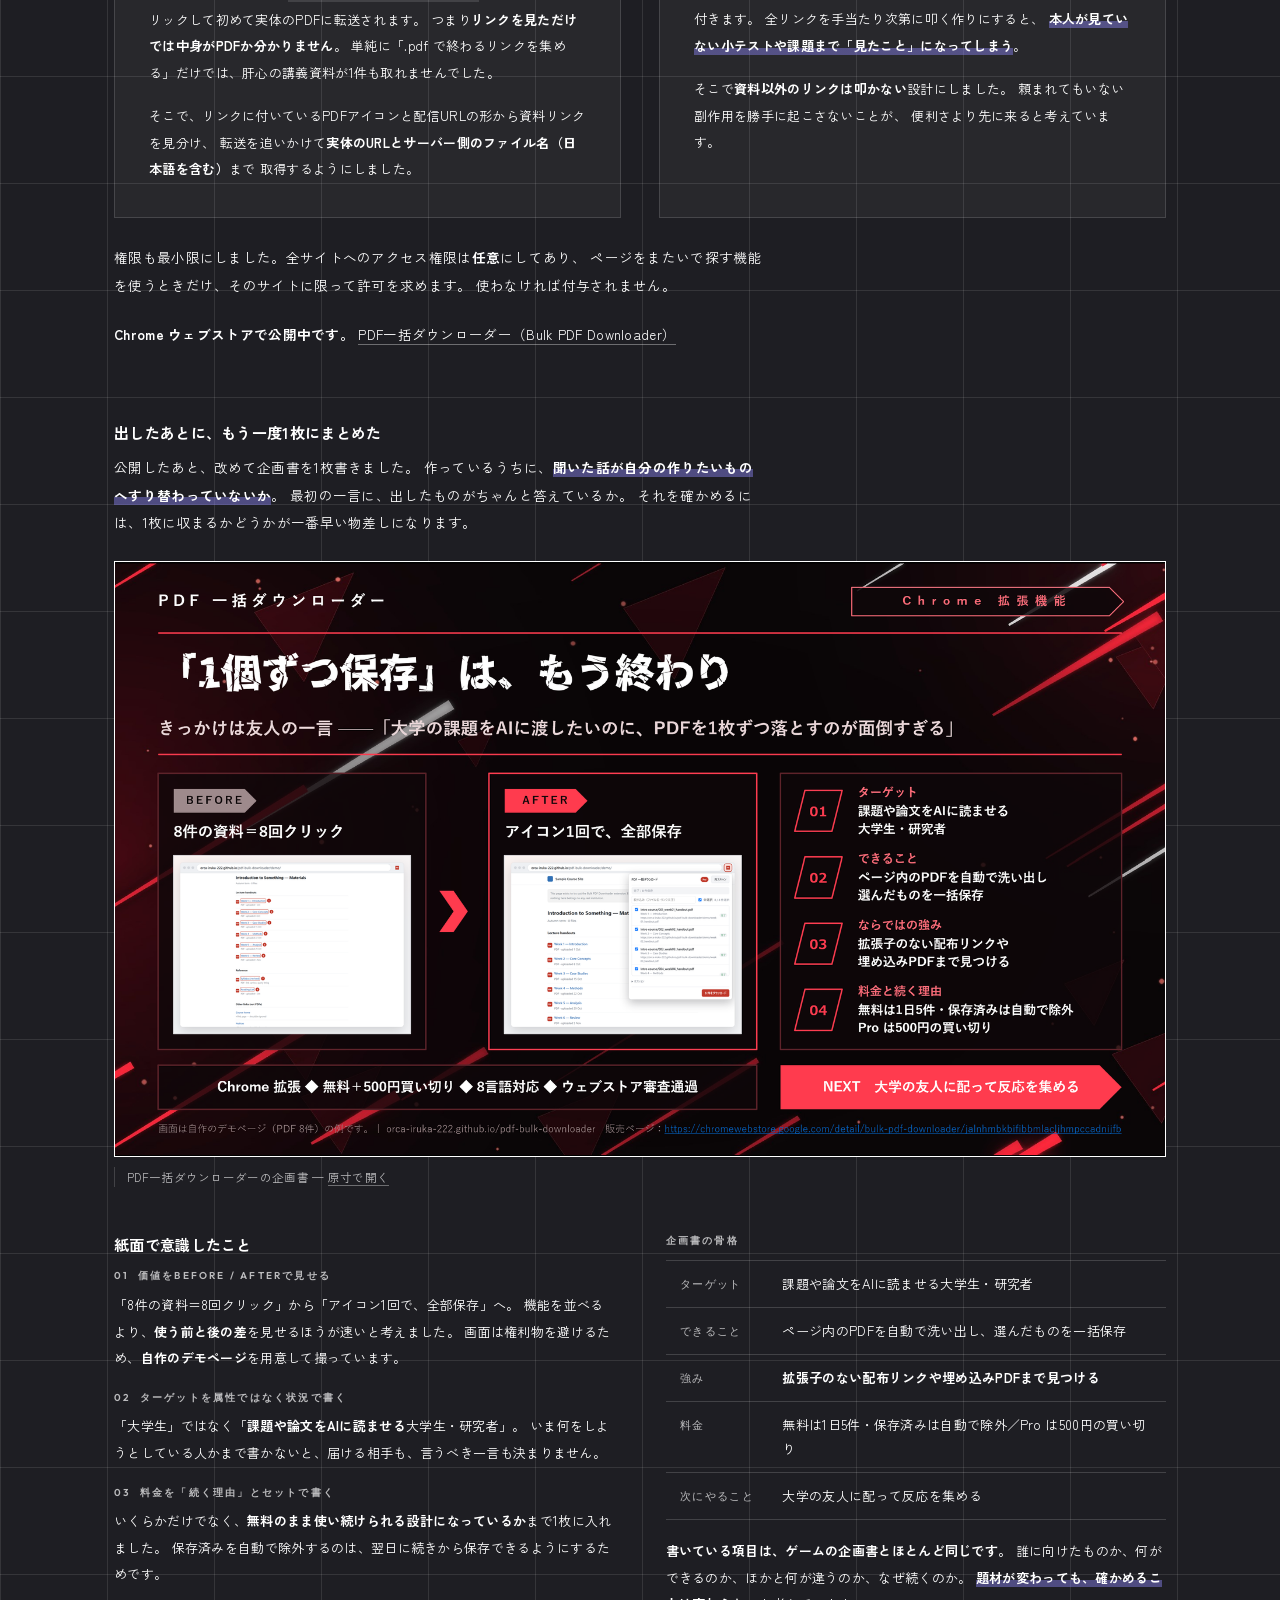
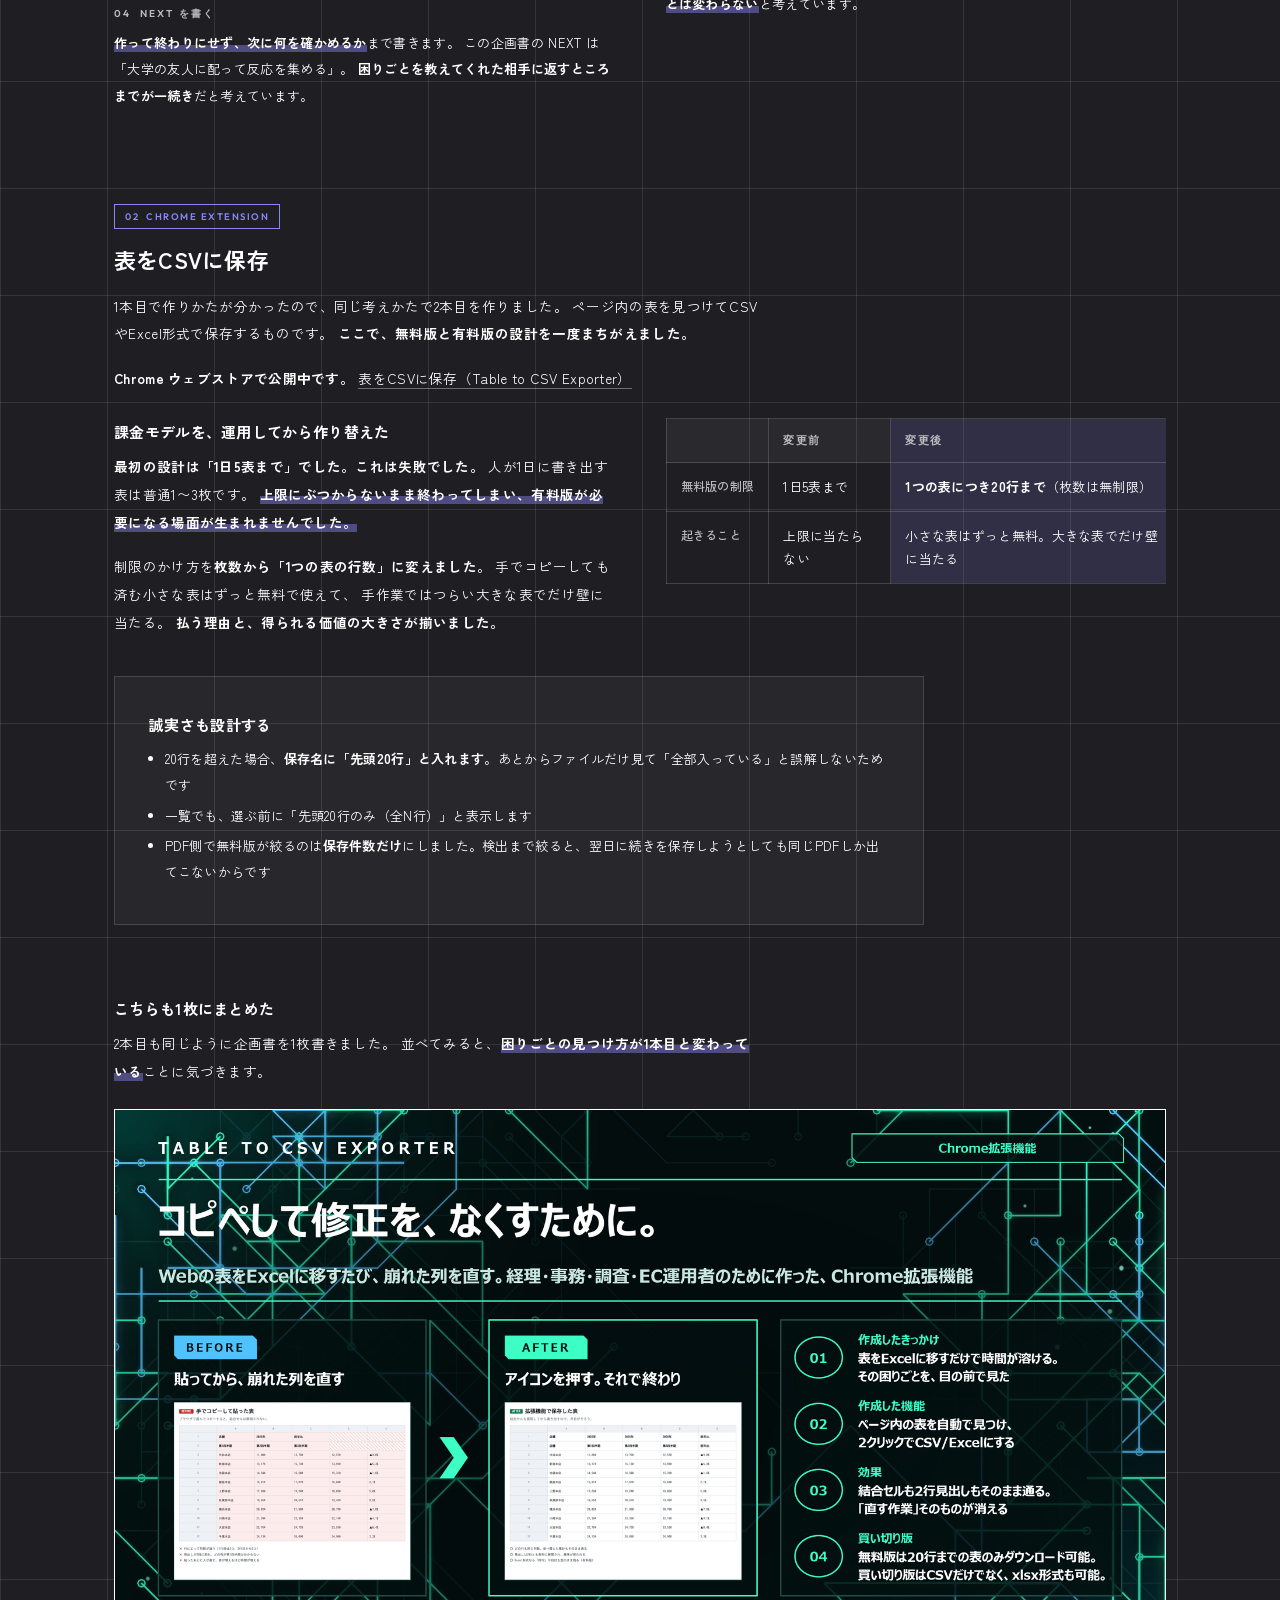
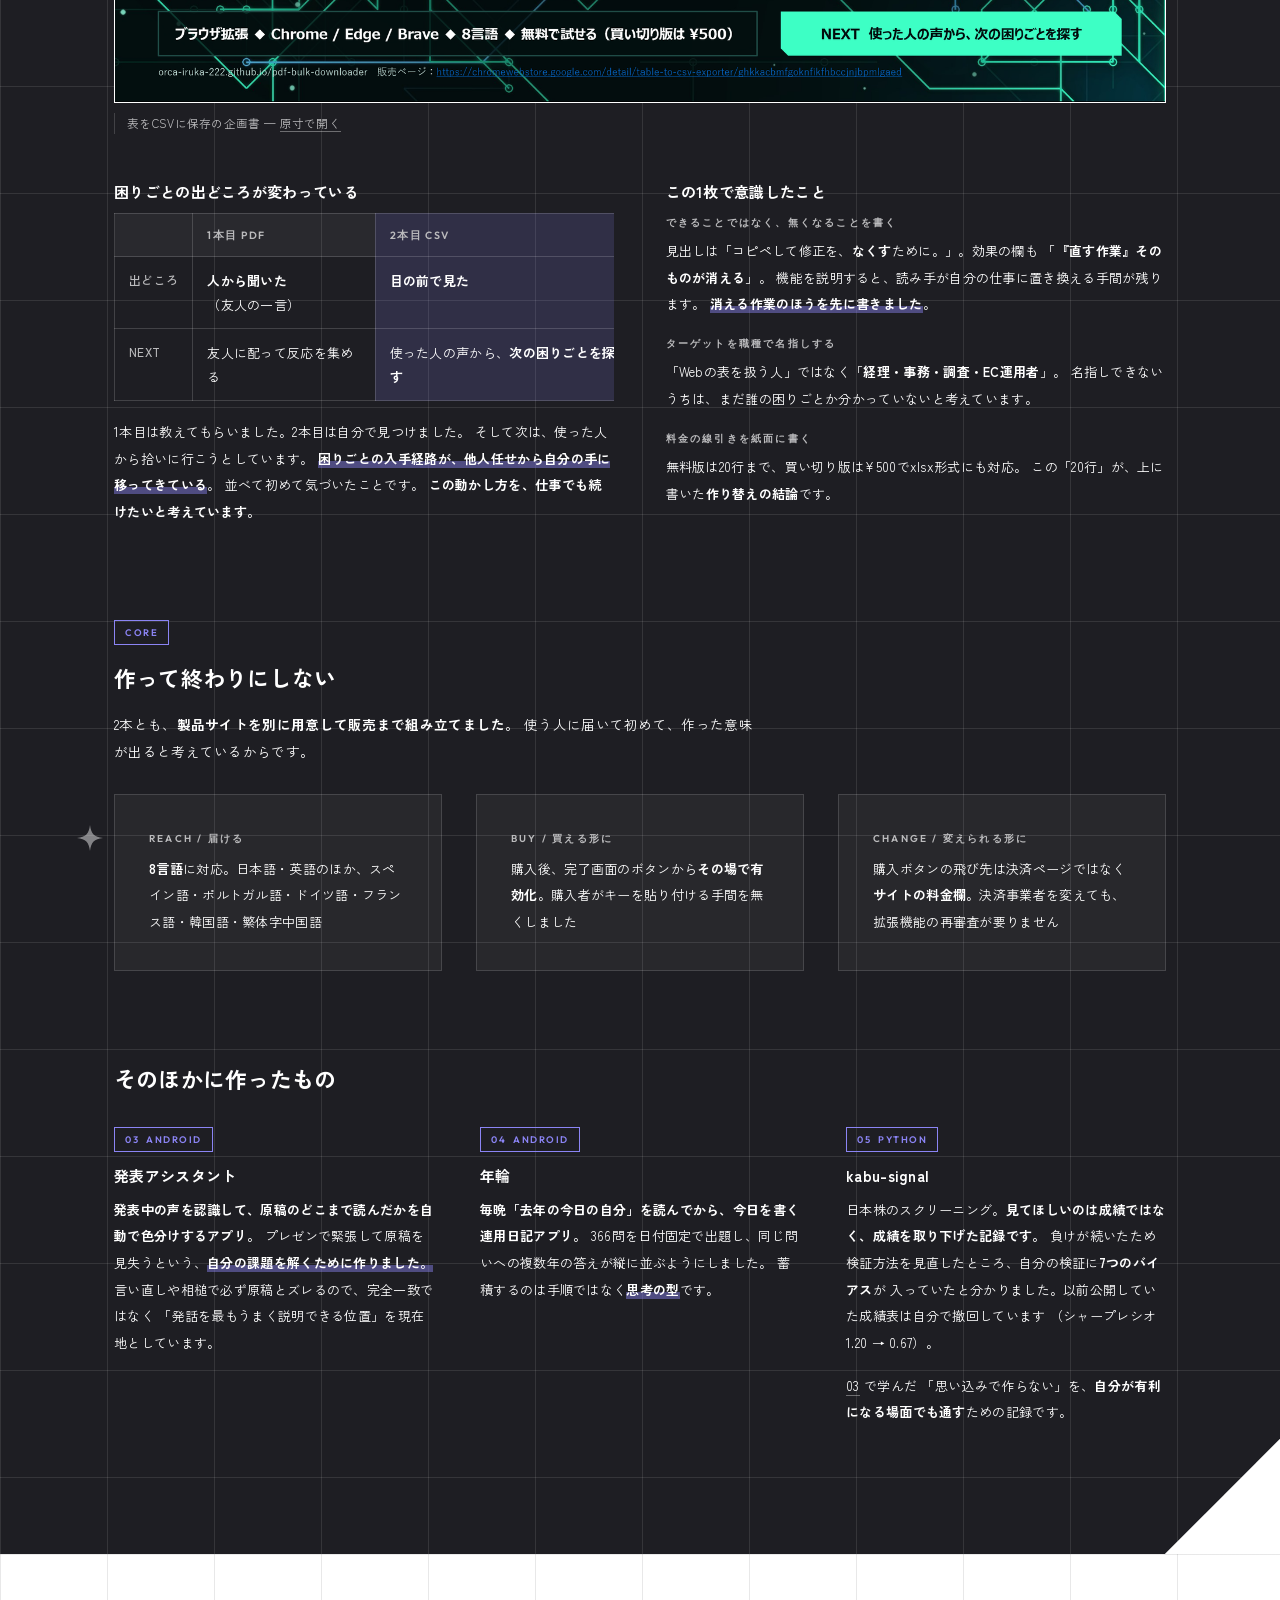
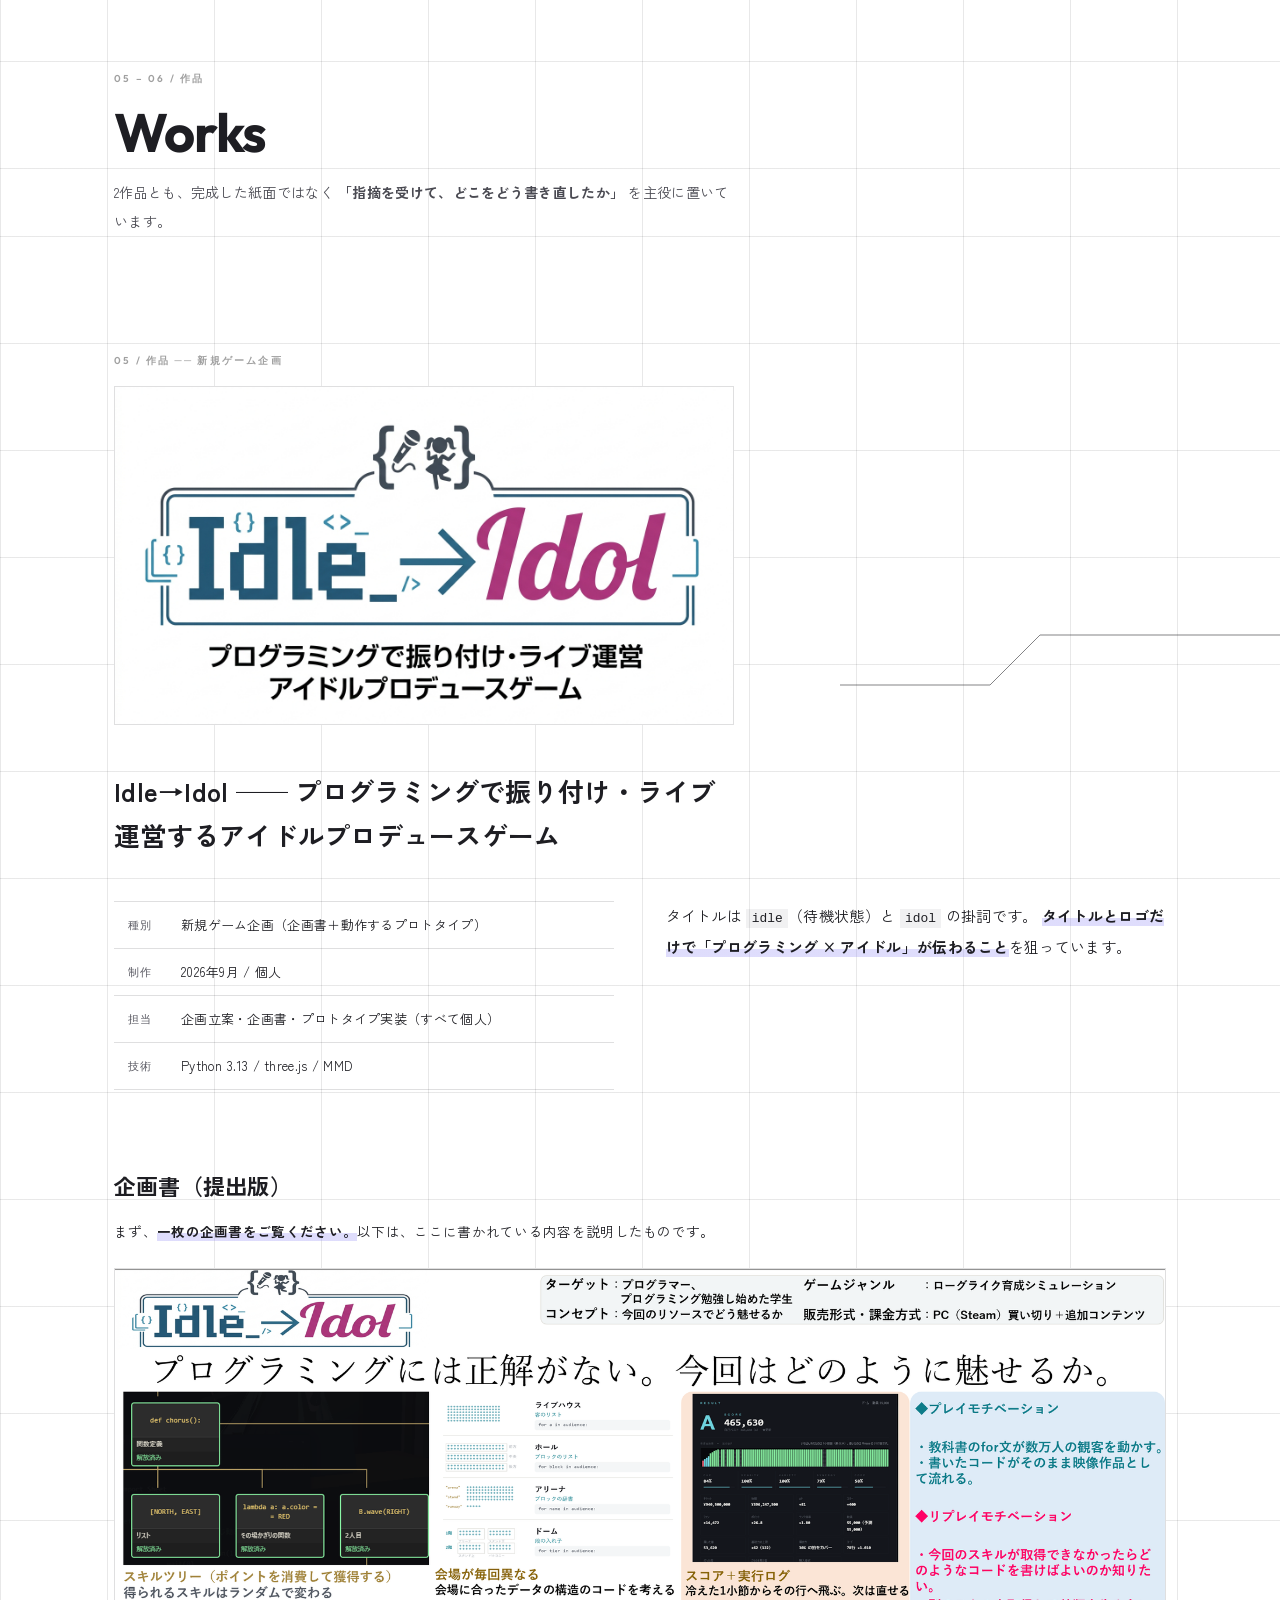
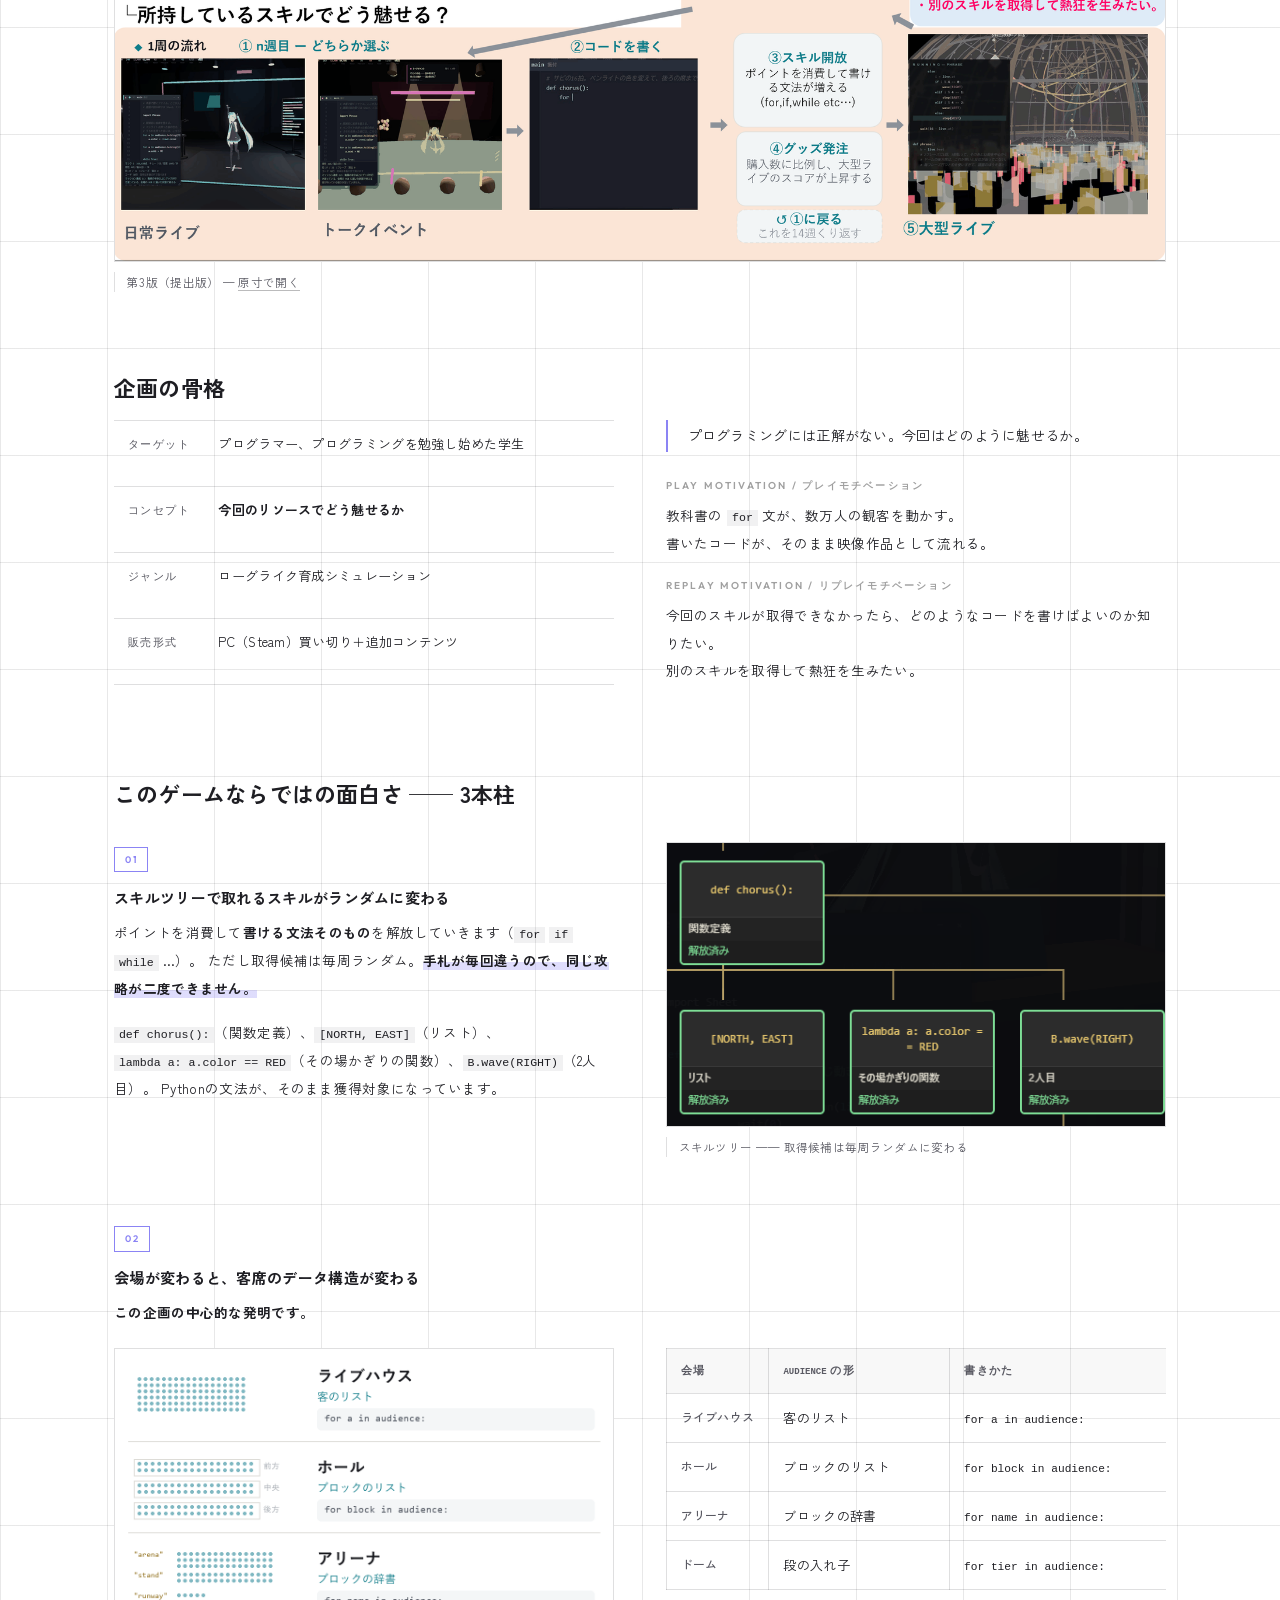
==== commit b2136e3f: "表をCSVに保存の企画書を追加" ====
--- a/index-ad.html
+++ b/index-ad.html
@@ -664,6 +664,69 @@
           <li>PDF側で無料版が絞るのは<strong>保存件数だけ</strong>にしました。検出まで絞ると、翌日に続きを保存しようとしても同じPDFしか出てこないからです</li>
         </ul>
       </div>
+
+      <div style="margin-top:clamp(40px,6vw,70px)">
+        <h4 class="t">こちらも1枚にまとめた</h4>
+        <p style="font-size:13.5px;max-width:48em">
+          2本目も同じように企画書を1枚書きました。
+          並べてみると、<span class="mark">困りごとの見つけ方が1本目と変わっている</span>ことに気づきます。
+        </p>
+
+        <figure class="fig" style="margin-top:24px">
+          <img src="assets/products/deck-table-to-csv.png" alt="表をCSVに保存の企画書。見出しは「コピペして修正を、なくすために。」。BEFORE（貼ってから、崩れた列を直す）とAFTER（アイコンを押す。それで終わり）の画面比較、作成したきっかけ・作成した機能・効果・買い切り版の4項目、次にやることが1枚に収まっている" loading="lazy">
+          <figcaption>表をCSVに保存の企画書&nbsp;&mdash;&nbsp;<a href="assets/products/deck-table-to-csv.png" target="_blank" rel="noopener" style="border-bottom:1px solid rgba(255,255,255,.35)">原寸で開く</a></figcaption>
+        </figure>
+
+        <div style="display:grid;grid-template-columns:repeat(auto-fit,minmax(min(100%,330px),1fr));gap:clamp(24px,4vw,52px);margin-top:clamp(28px,4vw,44px);align-items:start">
+          <div>
+            <h4 class="t">困りごとの出どころが変わっている</h4>
+            <div class="tbl-scroll">
+              <table class="cmp">
+                <thead><tr><th></th><th>1本目 PDF</th><th class="hi">2本目 CSV</th></tr></thead>
+                <tbody>
+                  <tr><th>出どころ</th><td><strong>人から聞いた</strong><br>（友人の一言）</td><td class="hi"><strong>目の前で見た</strong></td></tr>
+                  <tr><th>NEXT</th><td>友人に配って反応を集める</td><td class="hi">使った人の声から、<strong>次の困りごとを探す</strong></td></tr>
+                </tbody>
+              </table>
+            </div>
+            <p style="font-size:13px;margin-top:18px">
+              1本目は教えてもらいました。2本目は自分で見つけました。
+              そして次は、使った人から拾いに行こうとしています。
+              <span class="mark">困りごとの入手経路が、他人任せから自分の手に移ってきている</span>。
+              並べて初めて気づいたことです。
+              <strong>この動かし方を、仕事でも続けたいと考えています。</strong>
+            </p>
+          </div>
+          <div>
+            <h4 class="t">この1枚で意識したこと</h4>
+            <div style="display:grid;gap:16px">
+              <div>
+                <p class="h-jp" style="margin-bottom:5px">できることではなく、無くなることを書く</p>
+                <p style="font-size:13px;margin:0">
+                  見出しは「コピペして修正を、<strong>なくす</strong>ために。」。効果の欄も
+                  「<strong>『直す作業』そのものが消える</strong>」。
+                  機能を説明すると、読み手が自分の仕事に置き換える手間が残ります。
+                  <span class="mark">消える作業のほうを先に書きました</span>。
+                </p>
+              </div>
+              <div>
+                <p class="h-jp" style="margin-bottom:5px">ターゲットを職種で名指しする</p>
+                <p style="font-size:13px;margin:0">
+                  「Webの表を扱う人」ではなく「<strong>経理・事務・調査・EC運用者</strong>」。
+                  名指しできないうちは、まだ誰の困りごとか分かっていないと考えています。
+                </p>
+              </div>
+              <div>
+                <p class="h-jp" style="margin-bottom:5px">料金の線引きを紙面に書く</p>
+                <p style="font-size:13px;margin:0">
+                  無料版は20行まで、買い切り版は¥500でxlsx形式にも対応。
+                  この「20行」が、上に書いた<strong>作り替えの結論</strong>です。
+                </p>
+              </div>
+            </div>
+          </div>
+        </div>
+      </div>
     </div>
 
     <!-- ===== 届けるところまで ===== -->
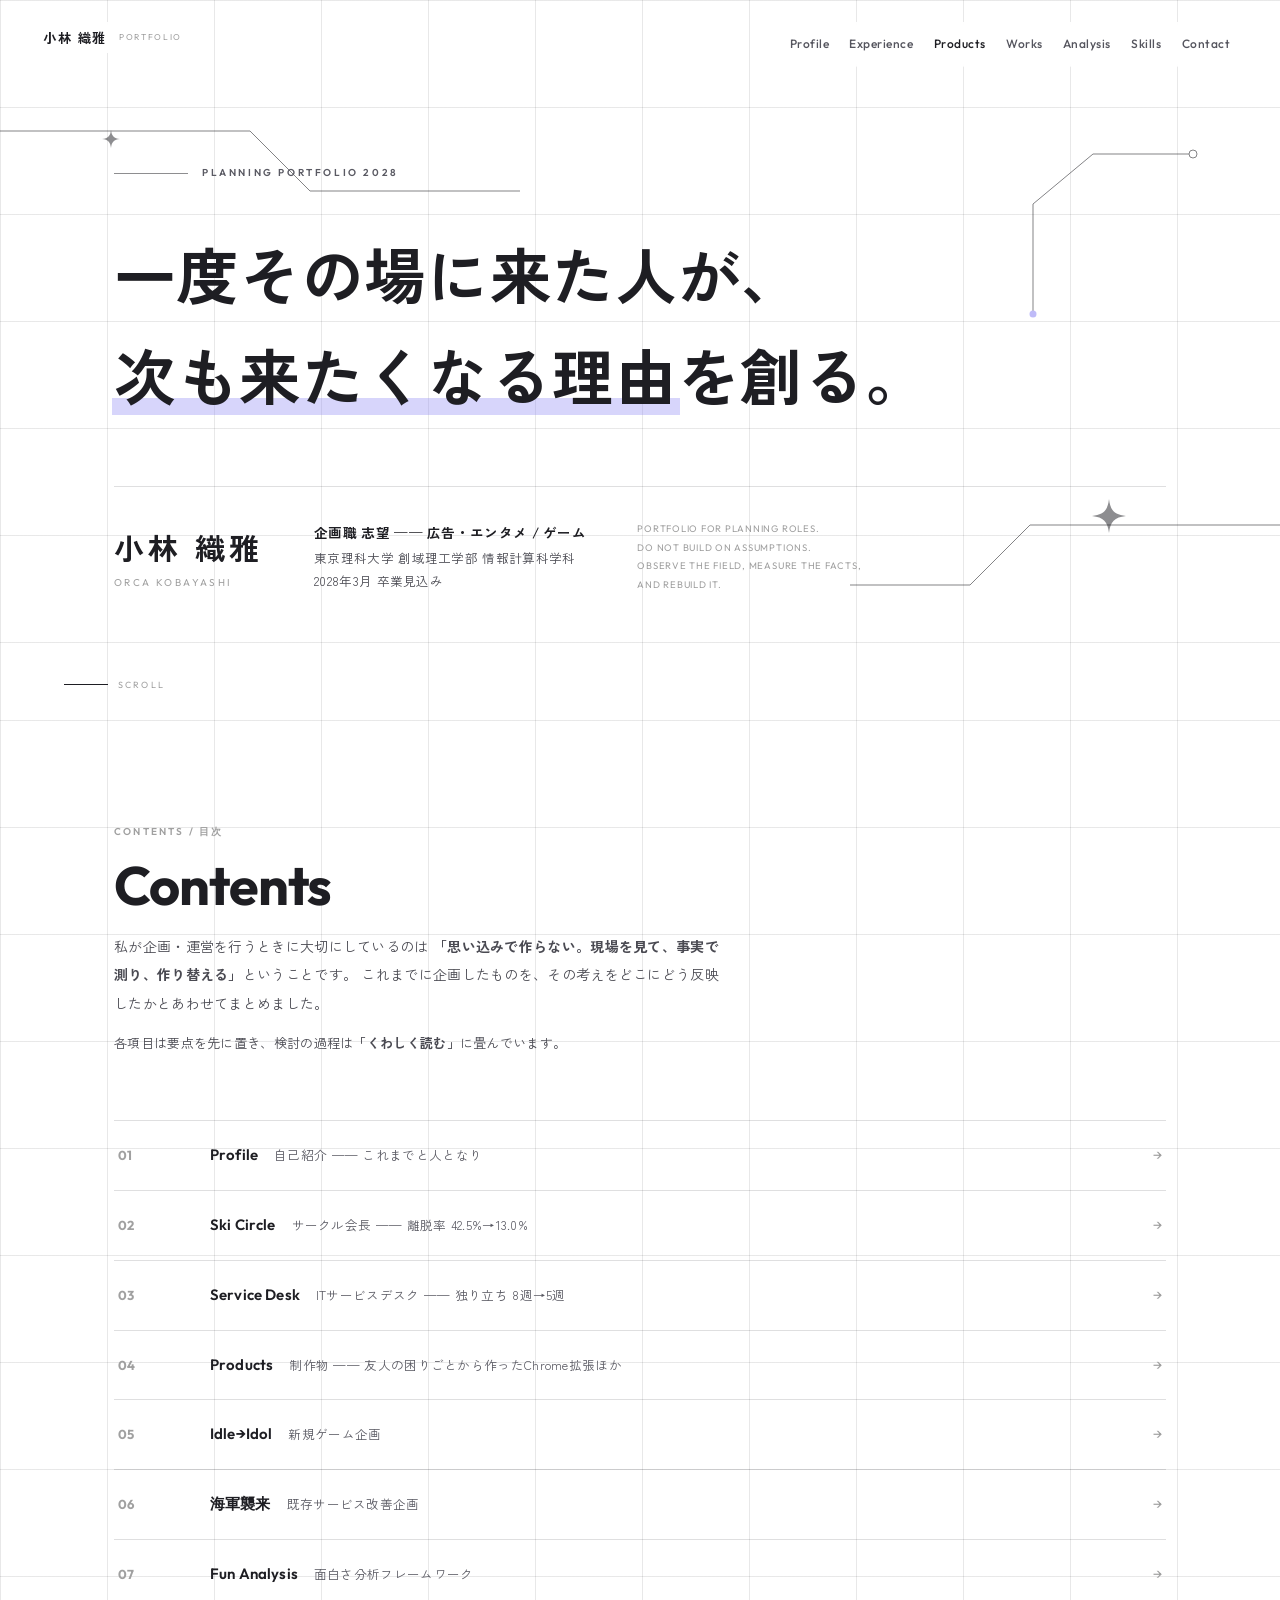
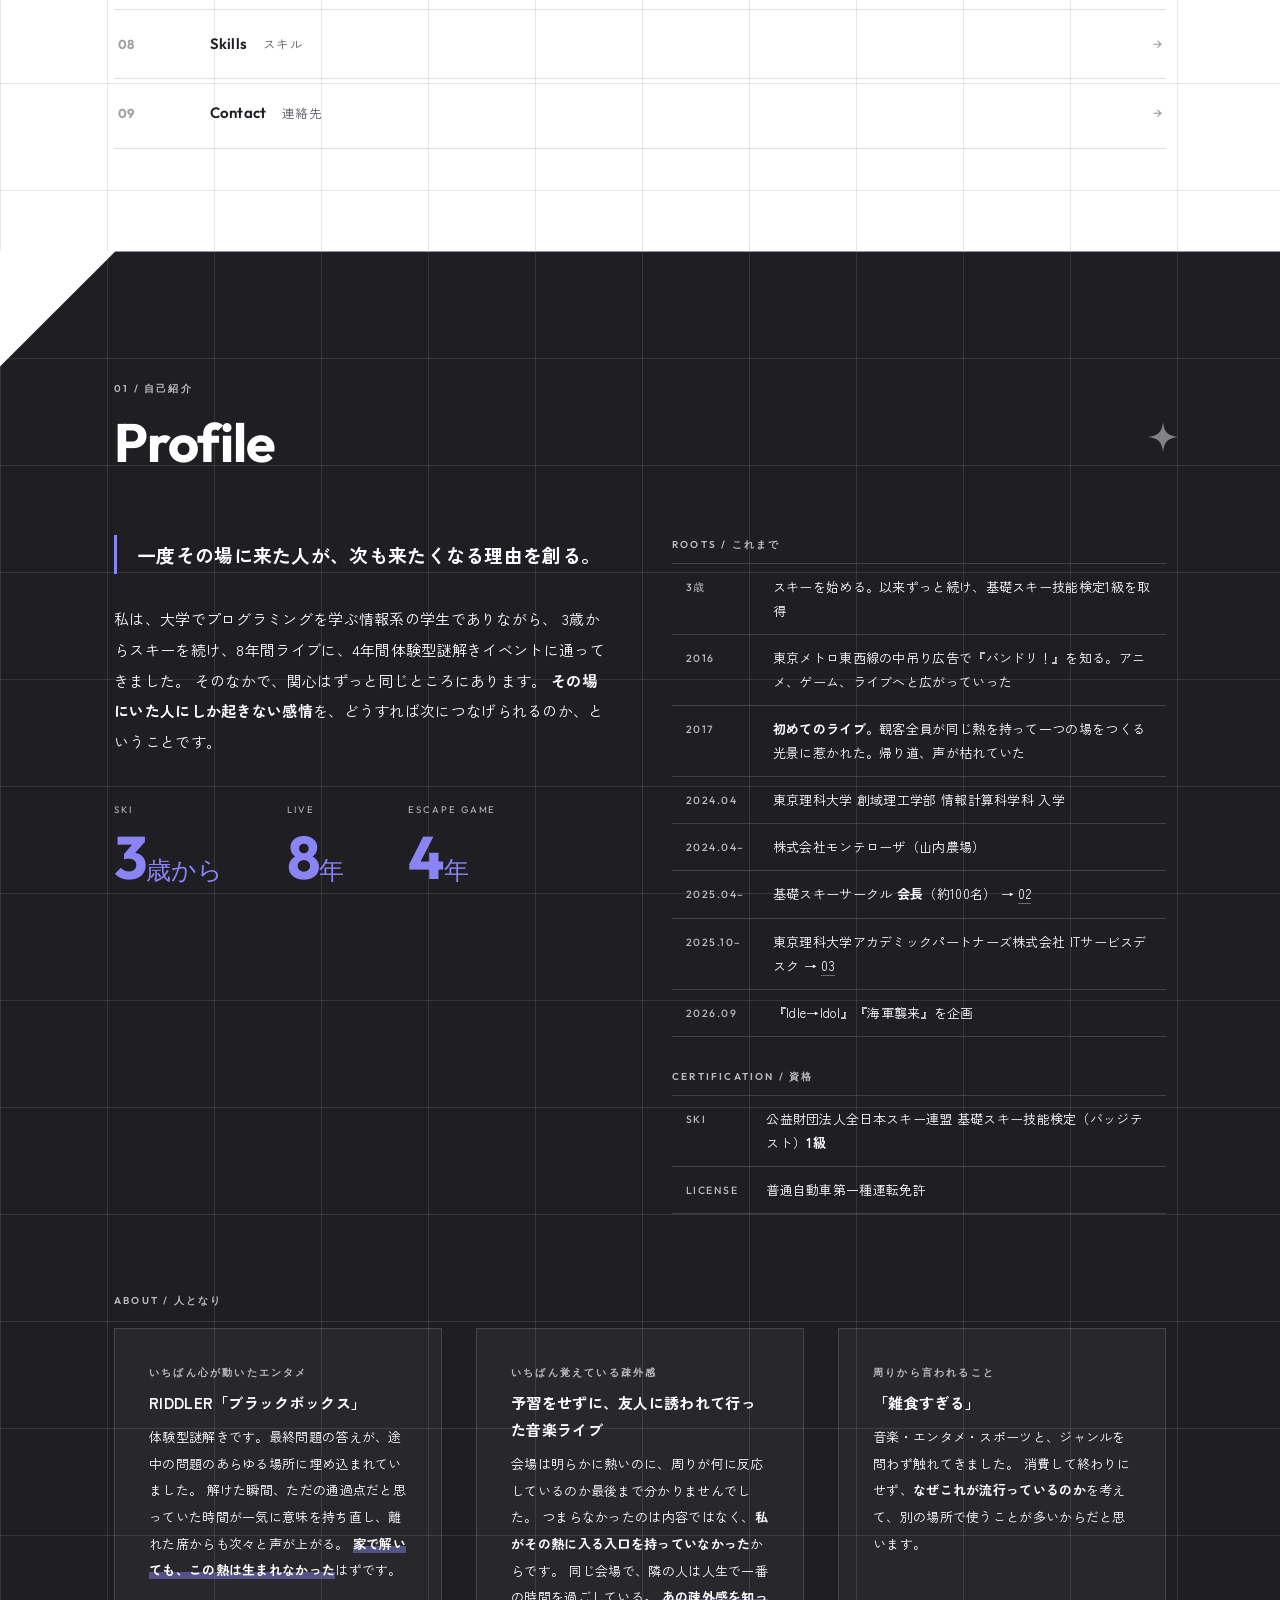
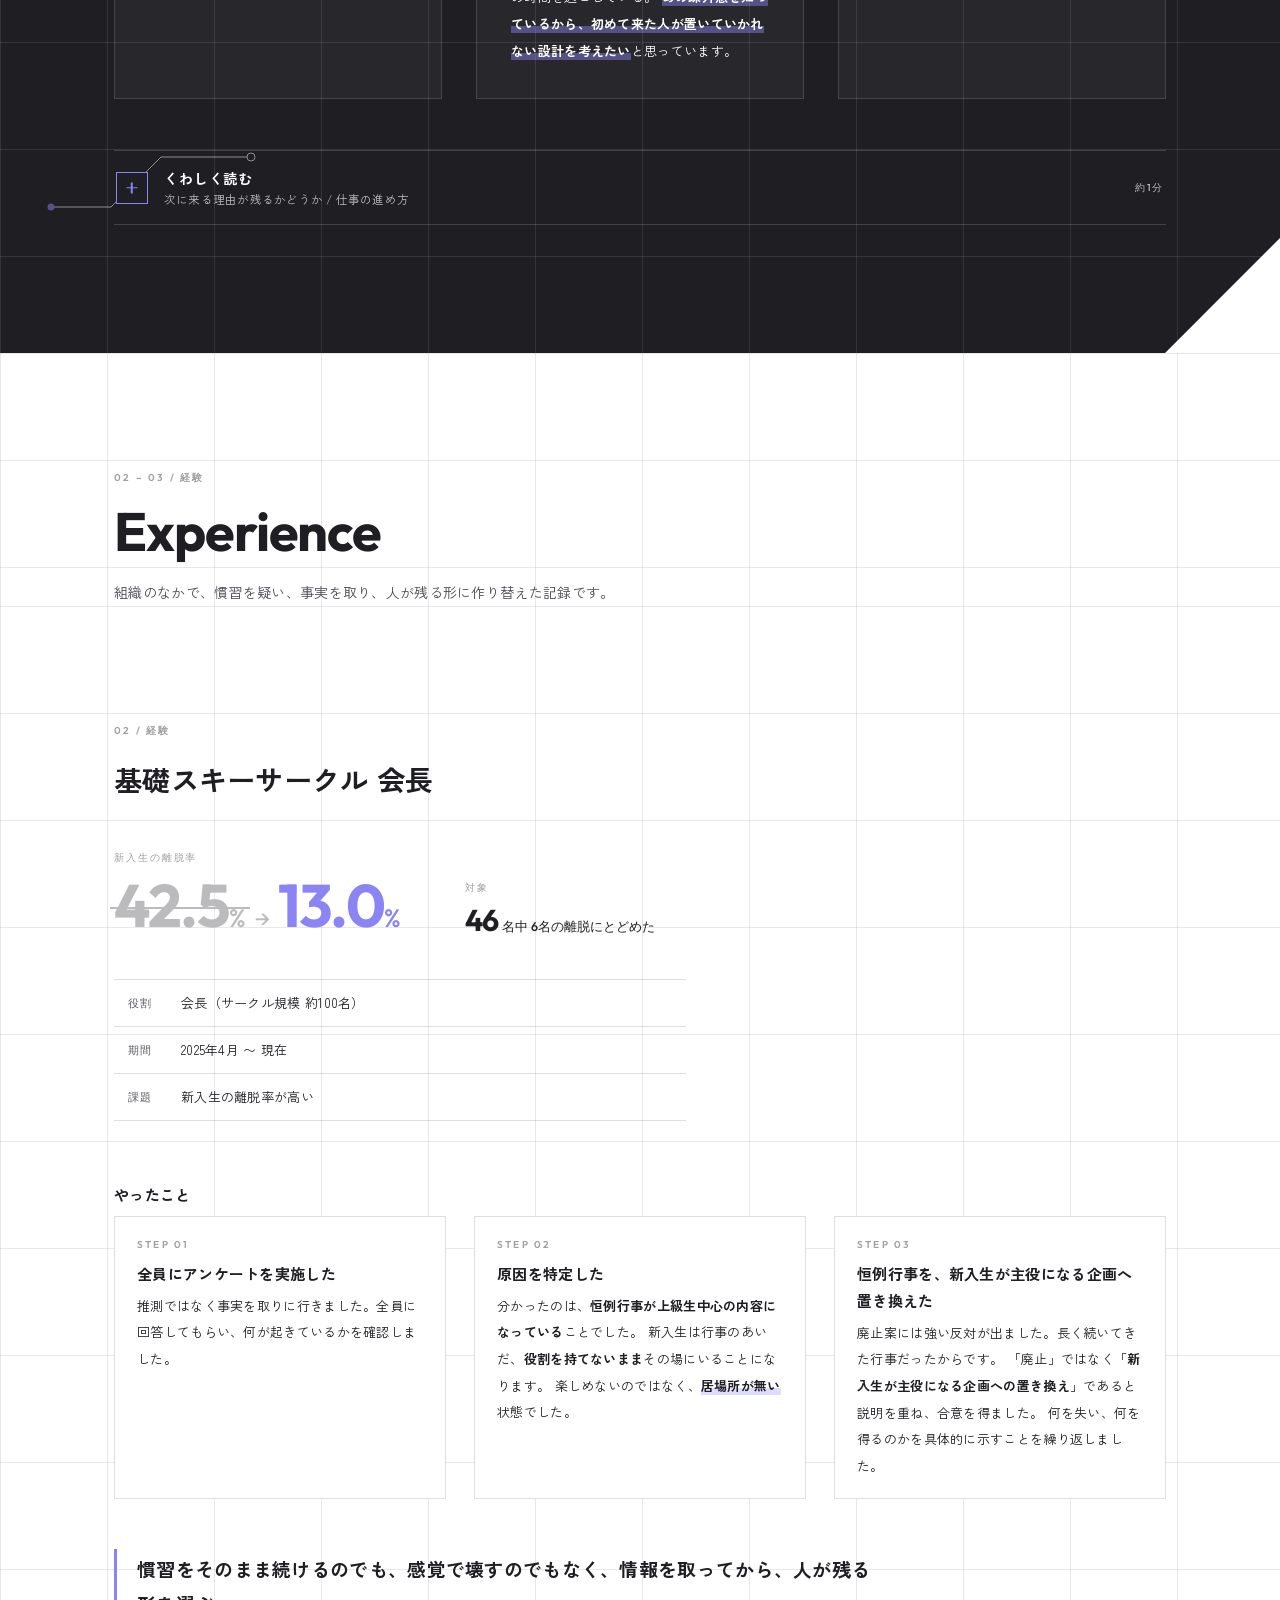
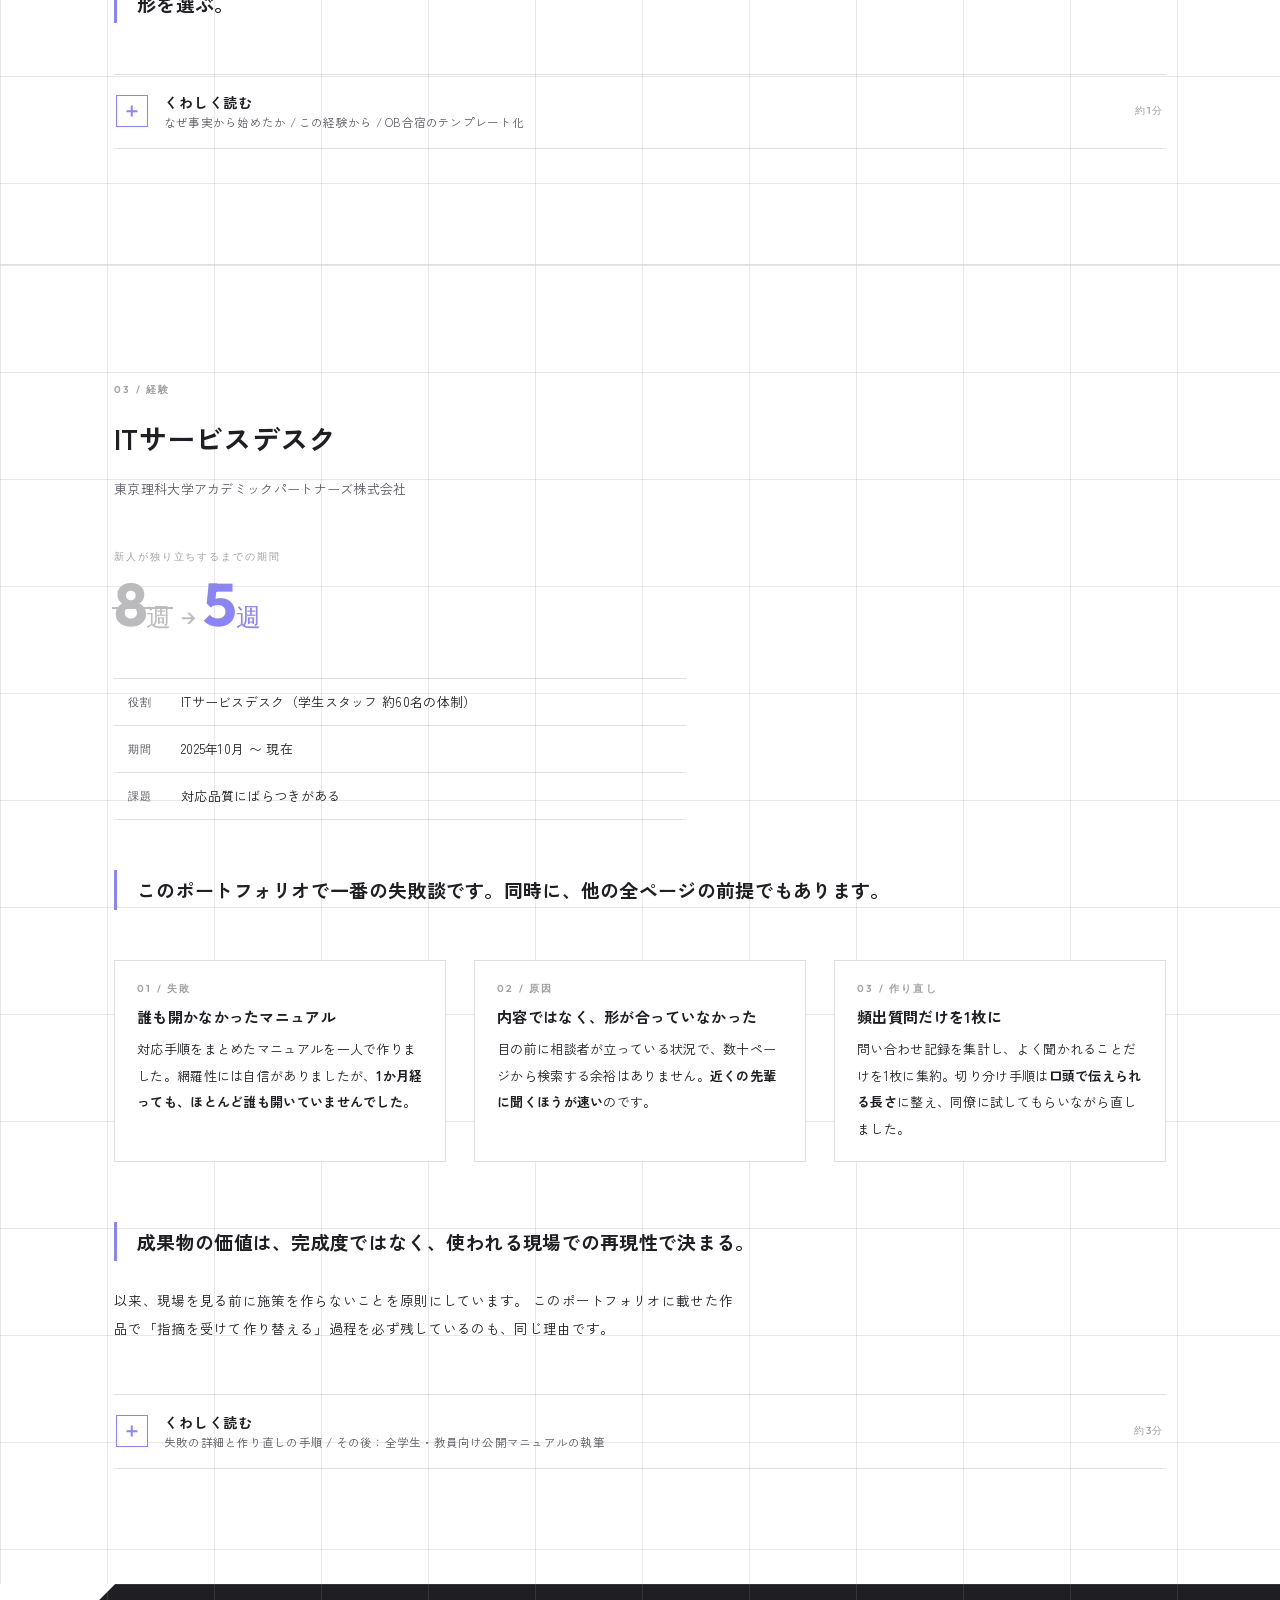
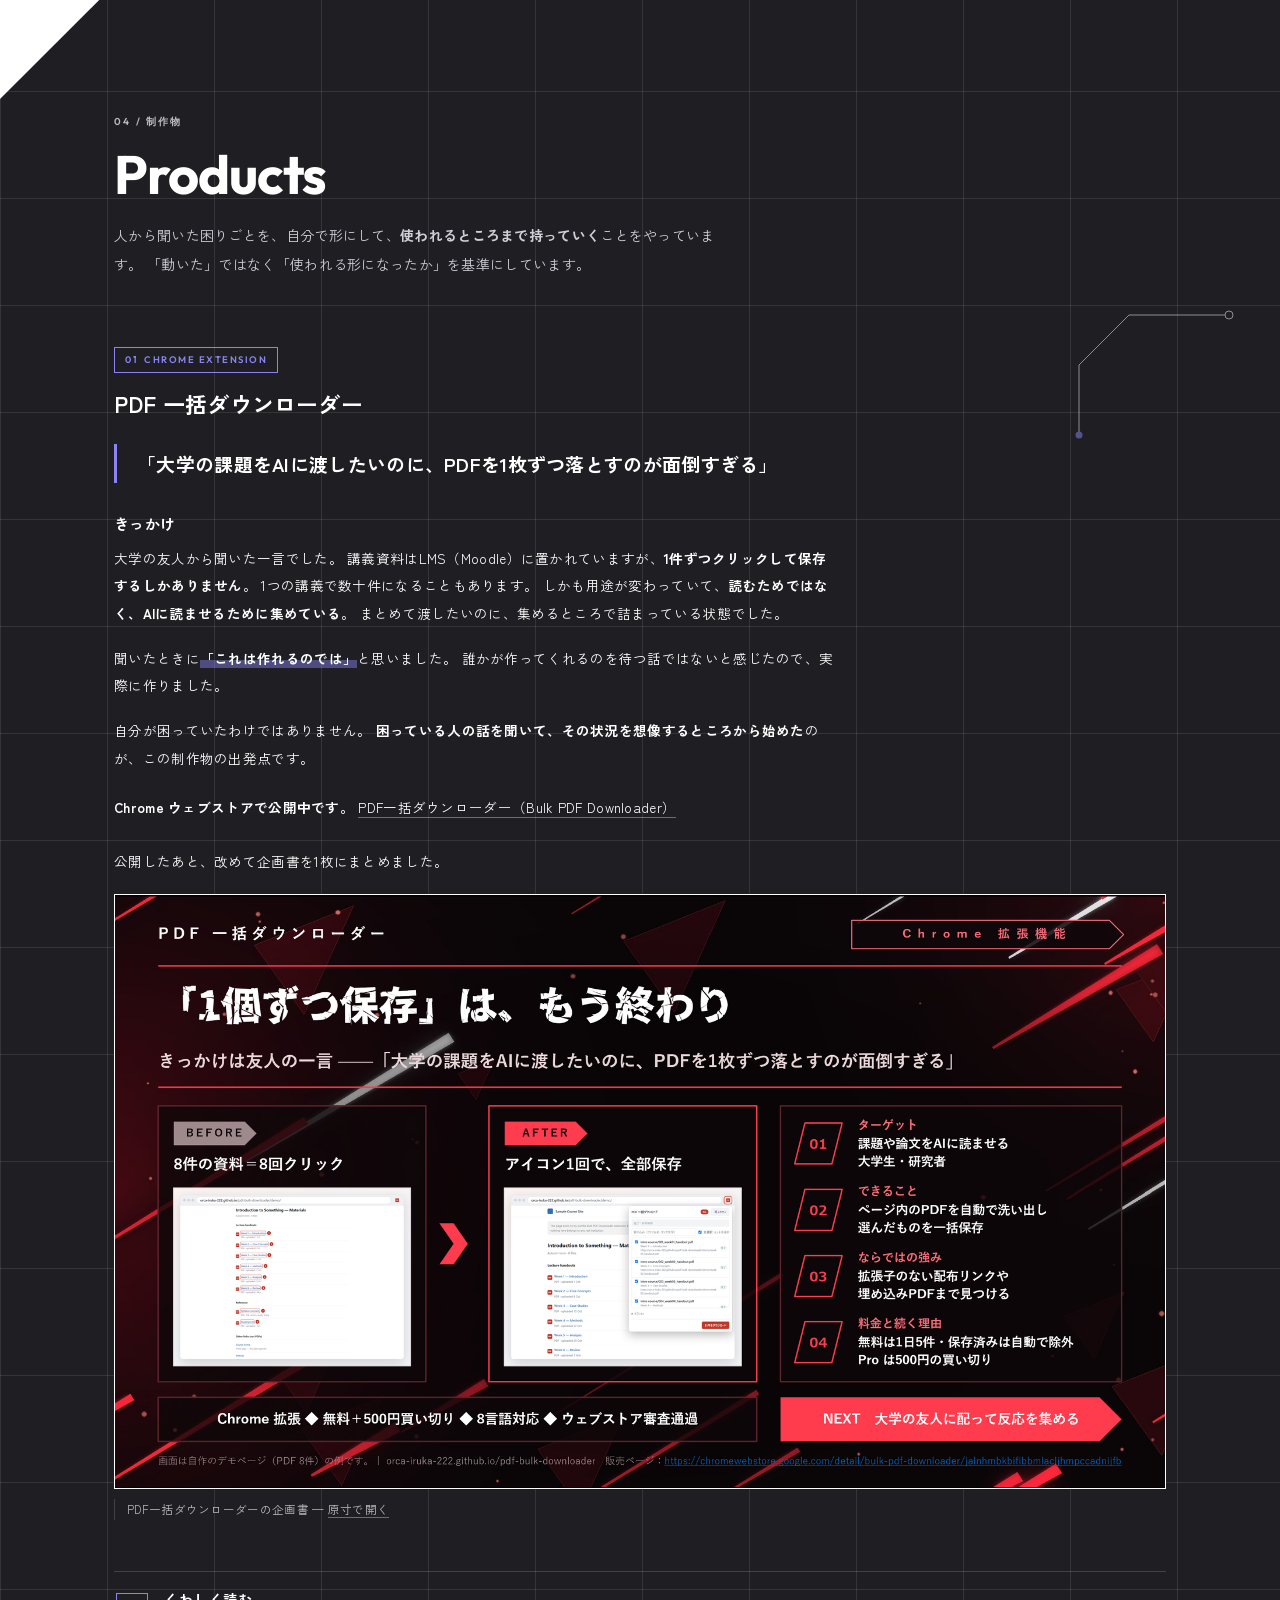
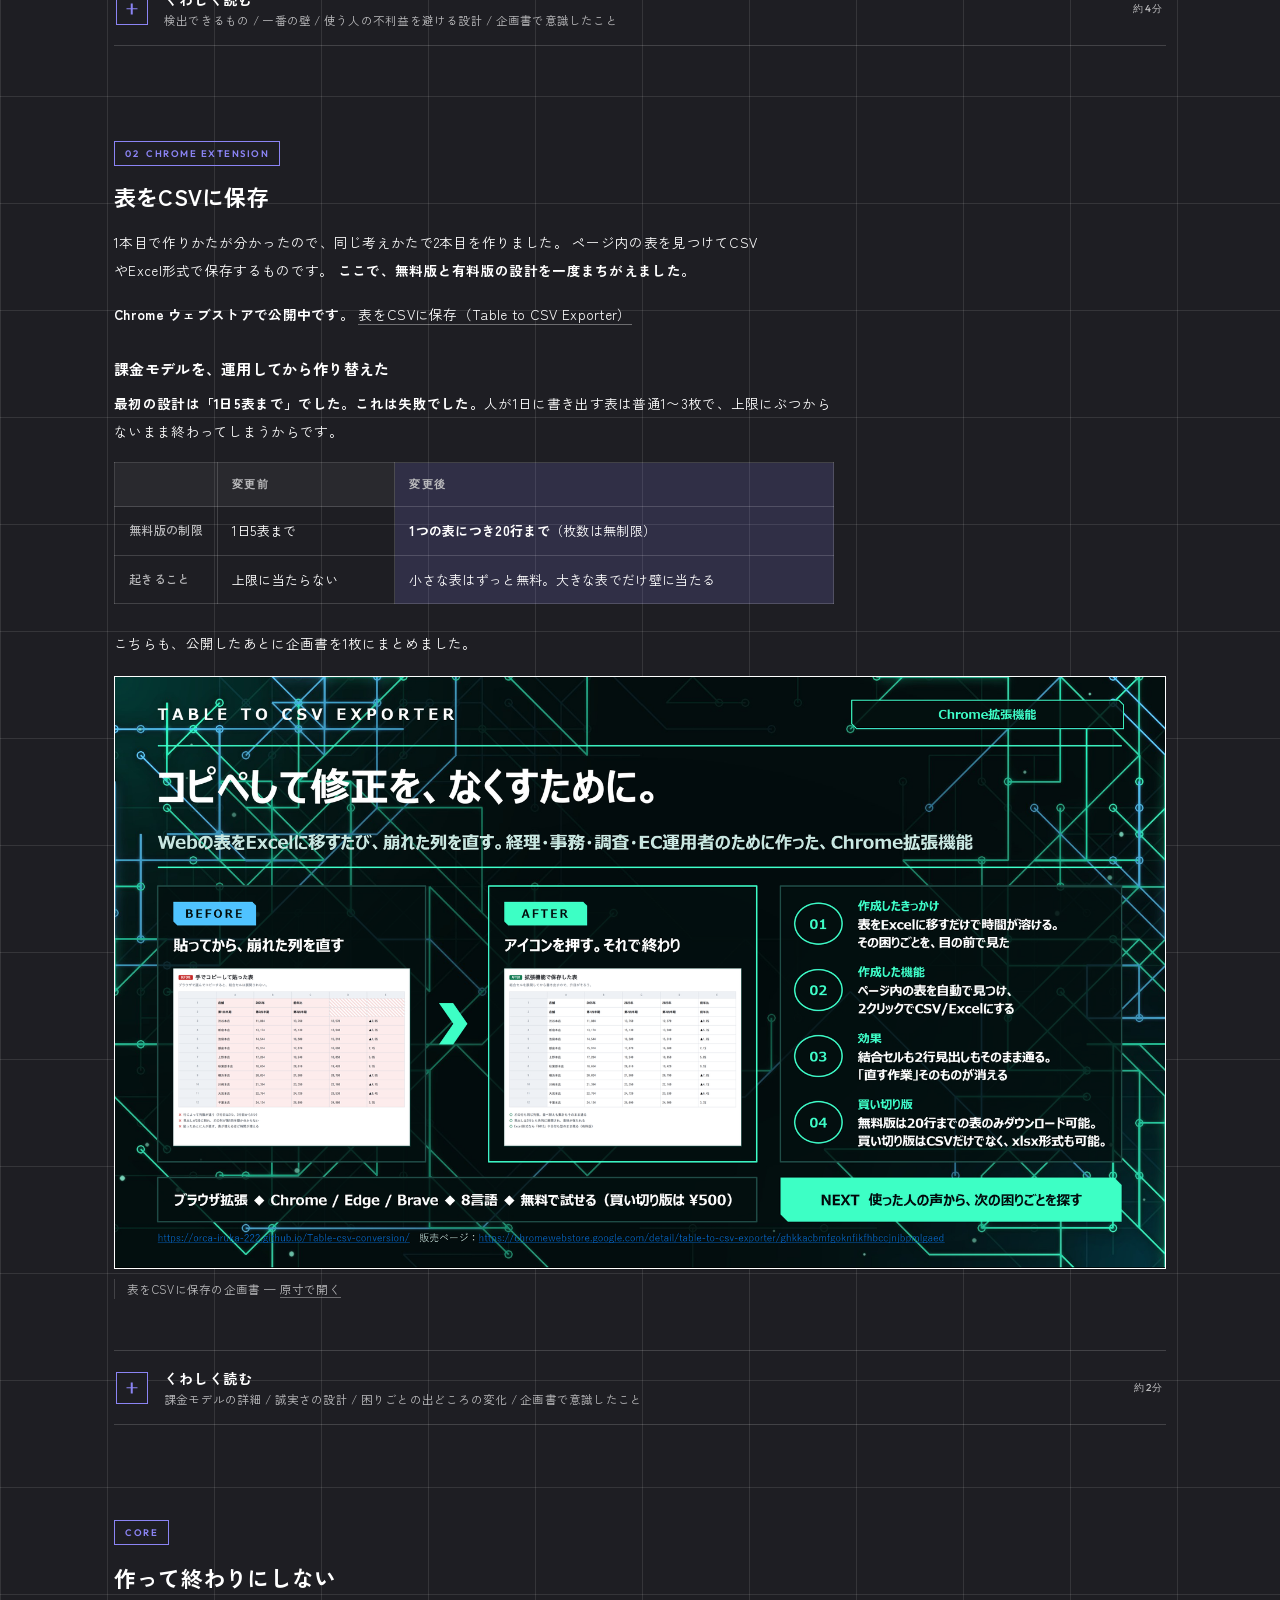
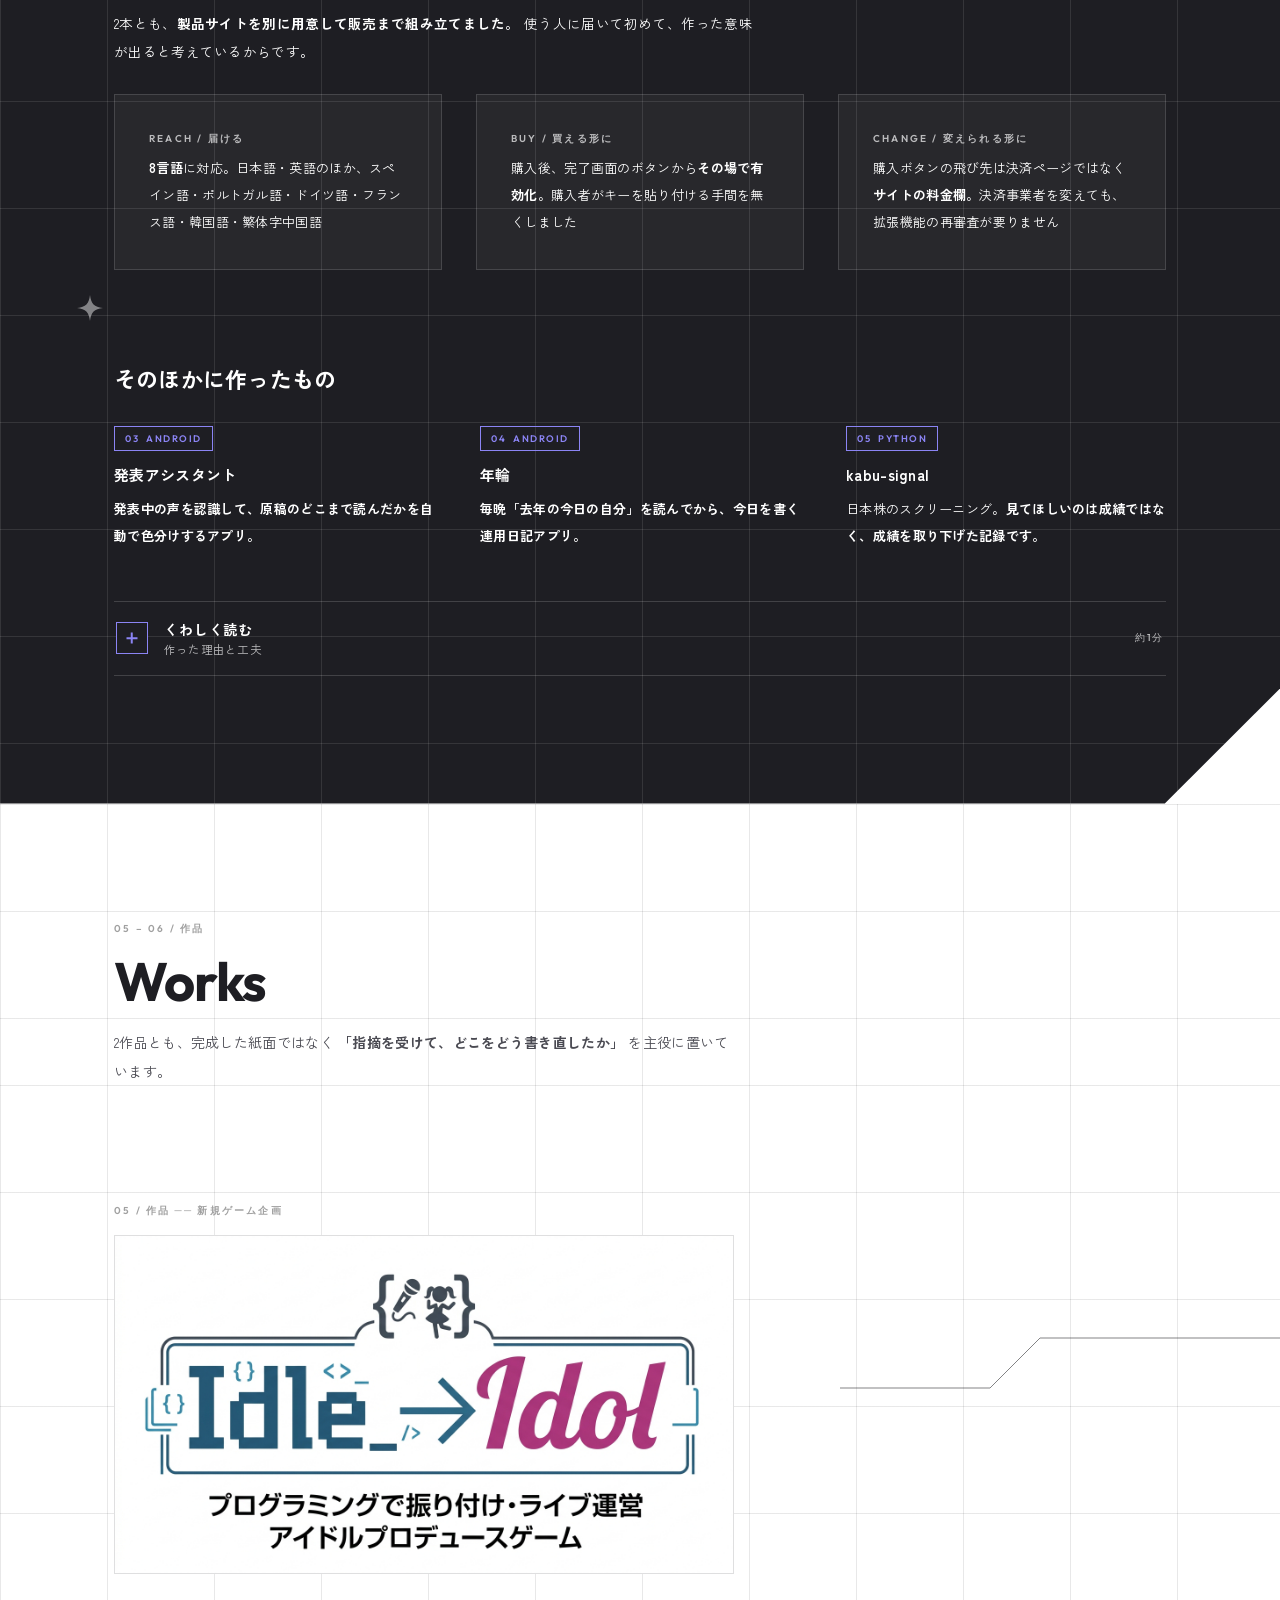
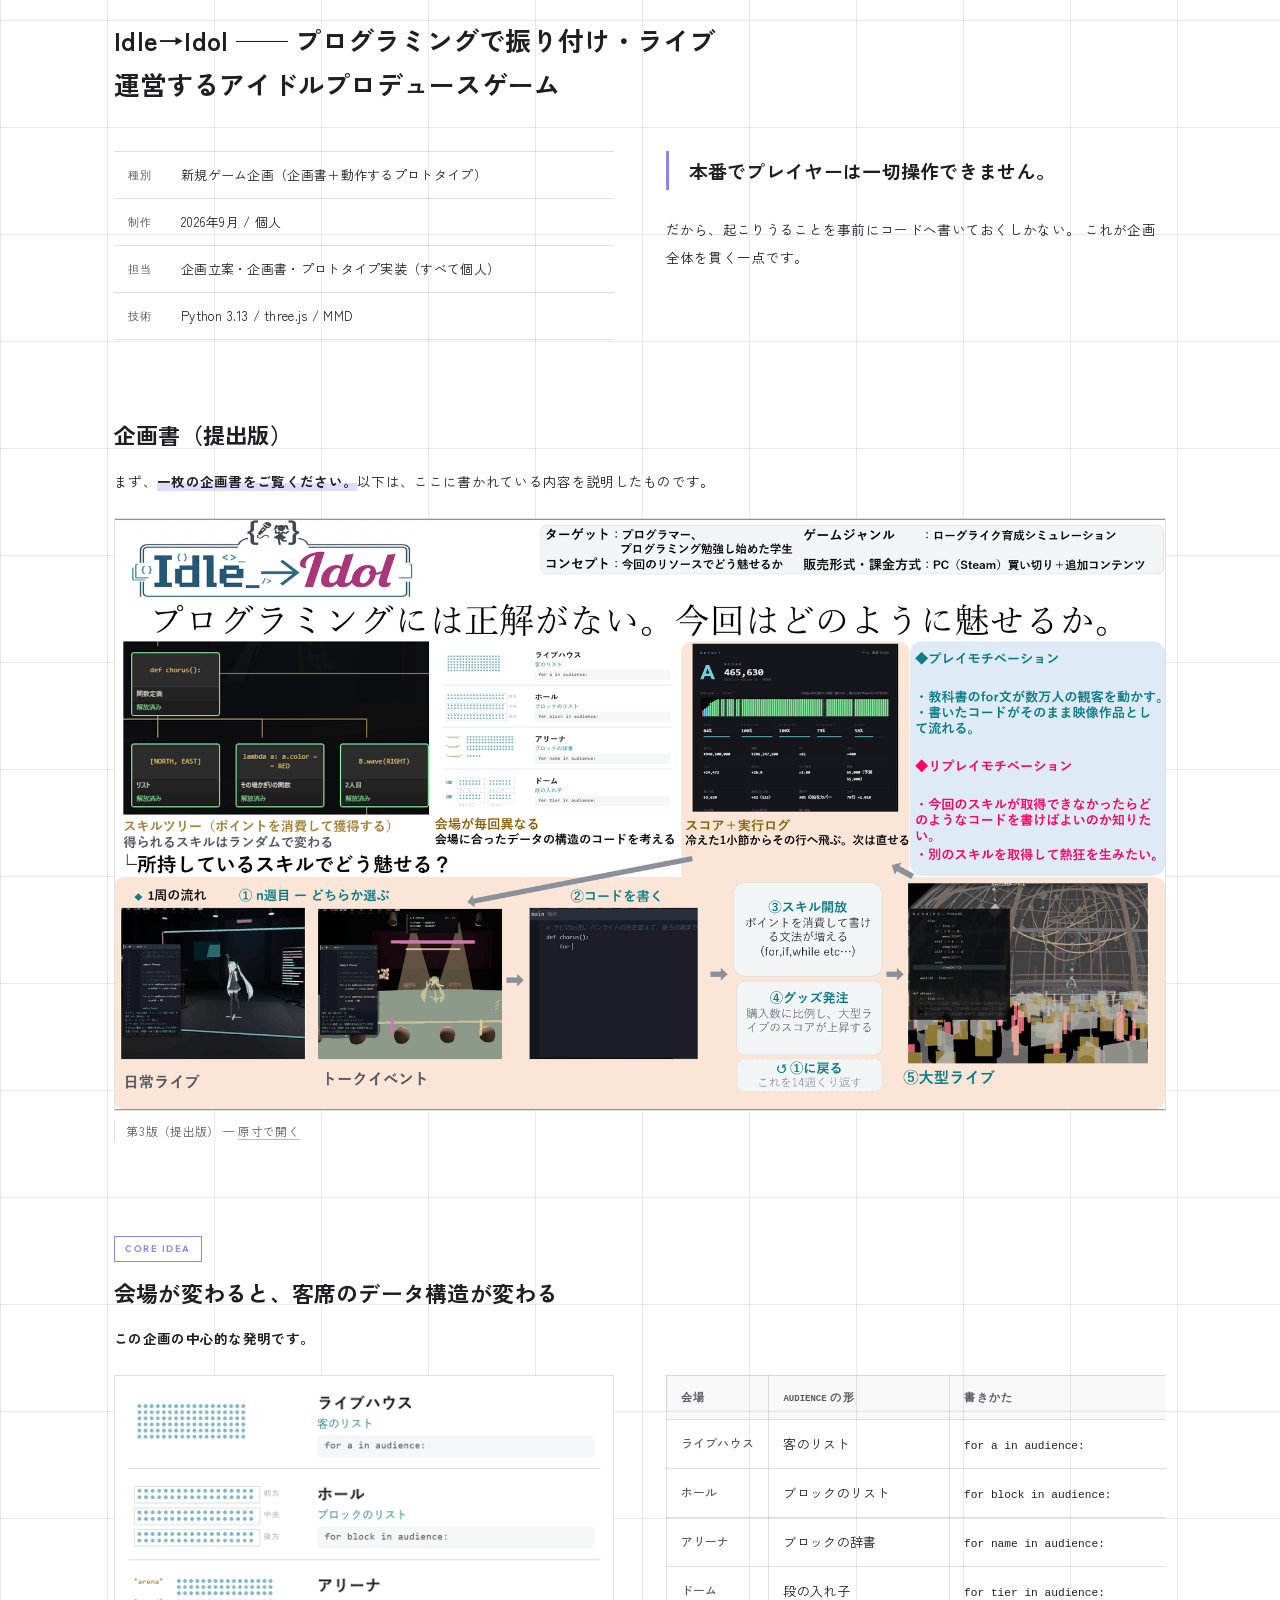
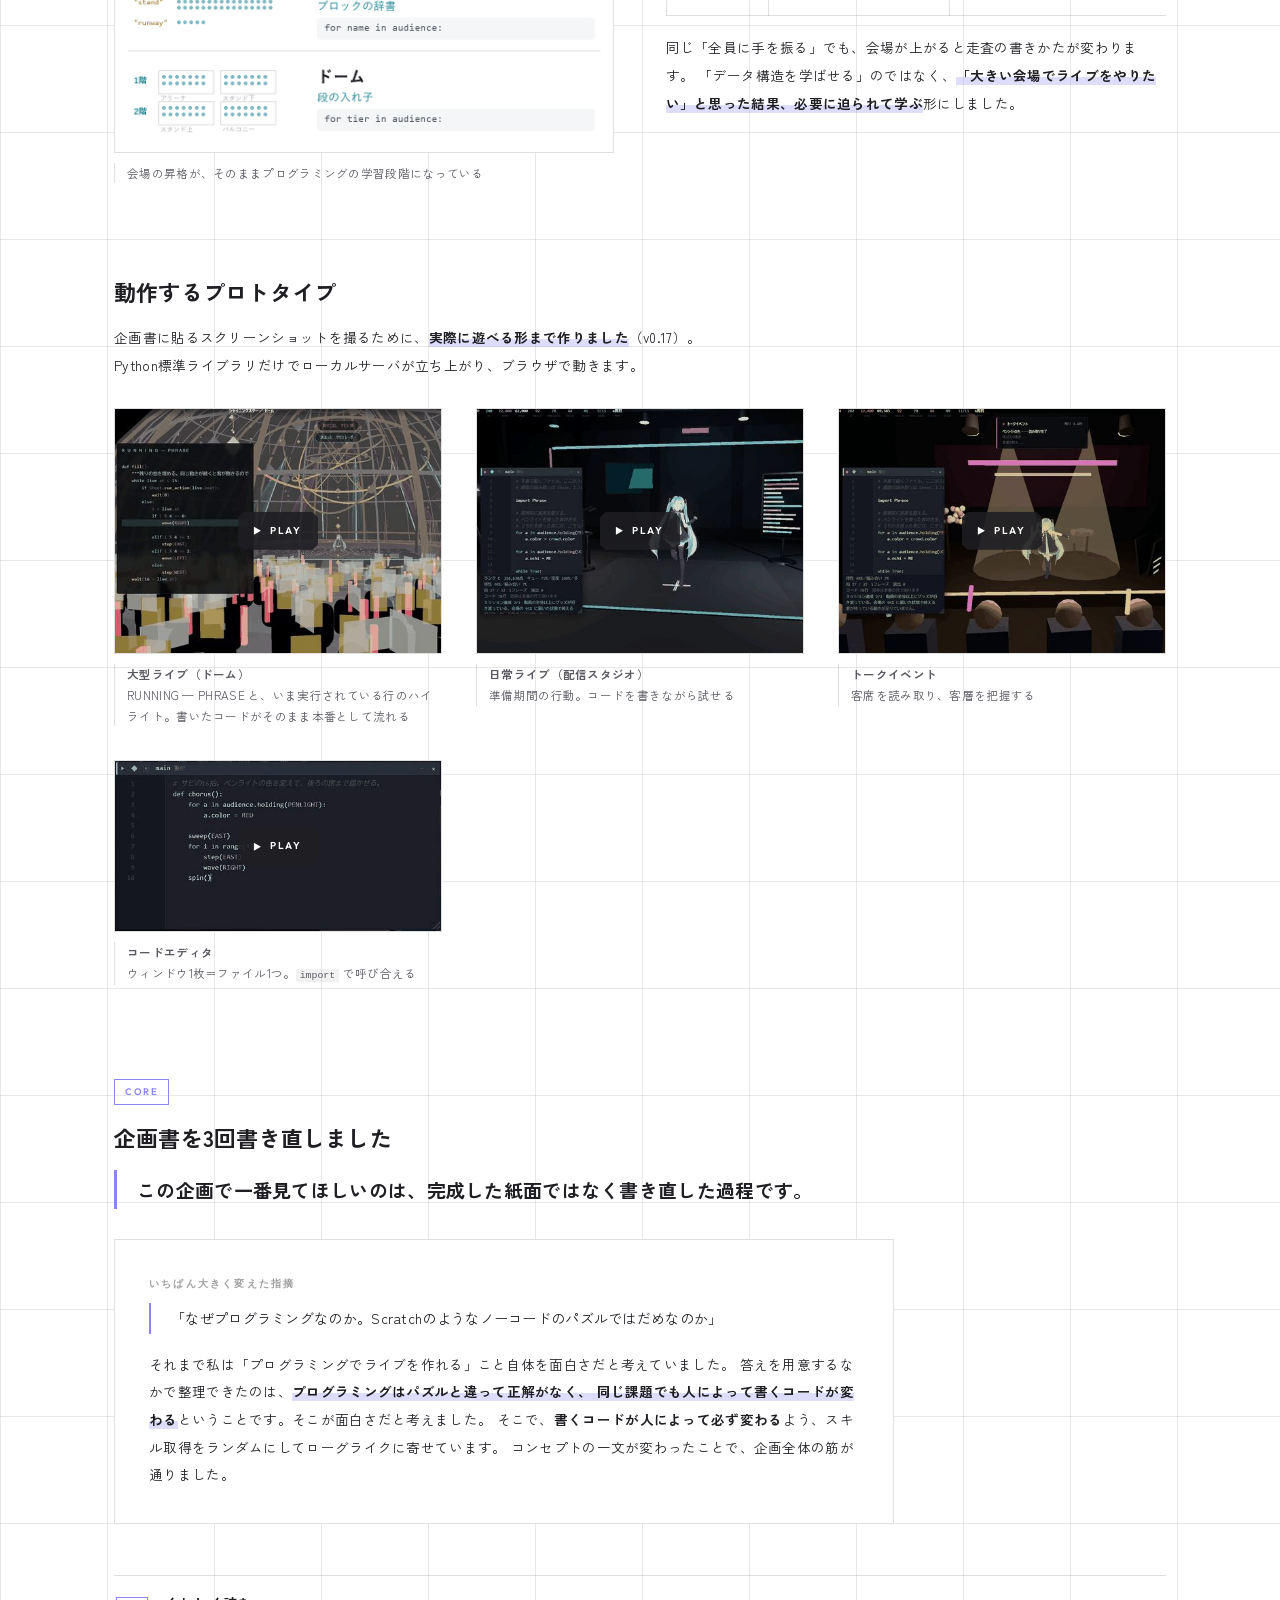
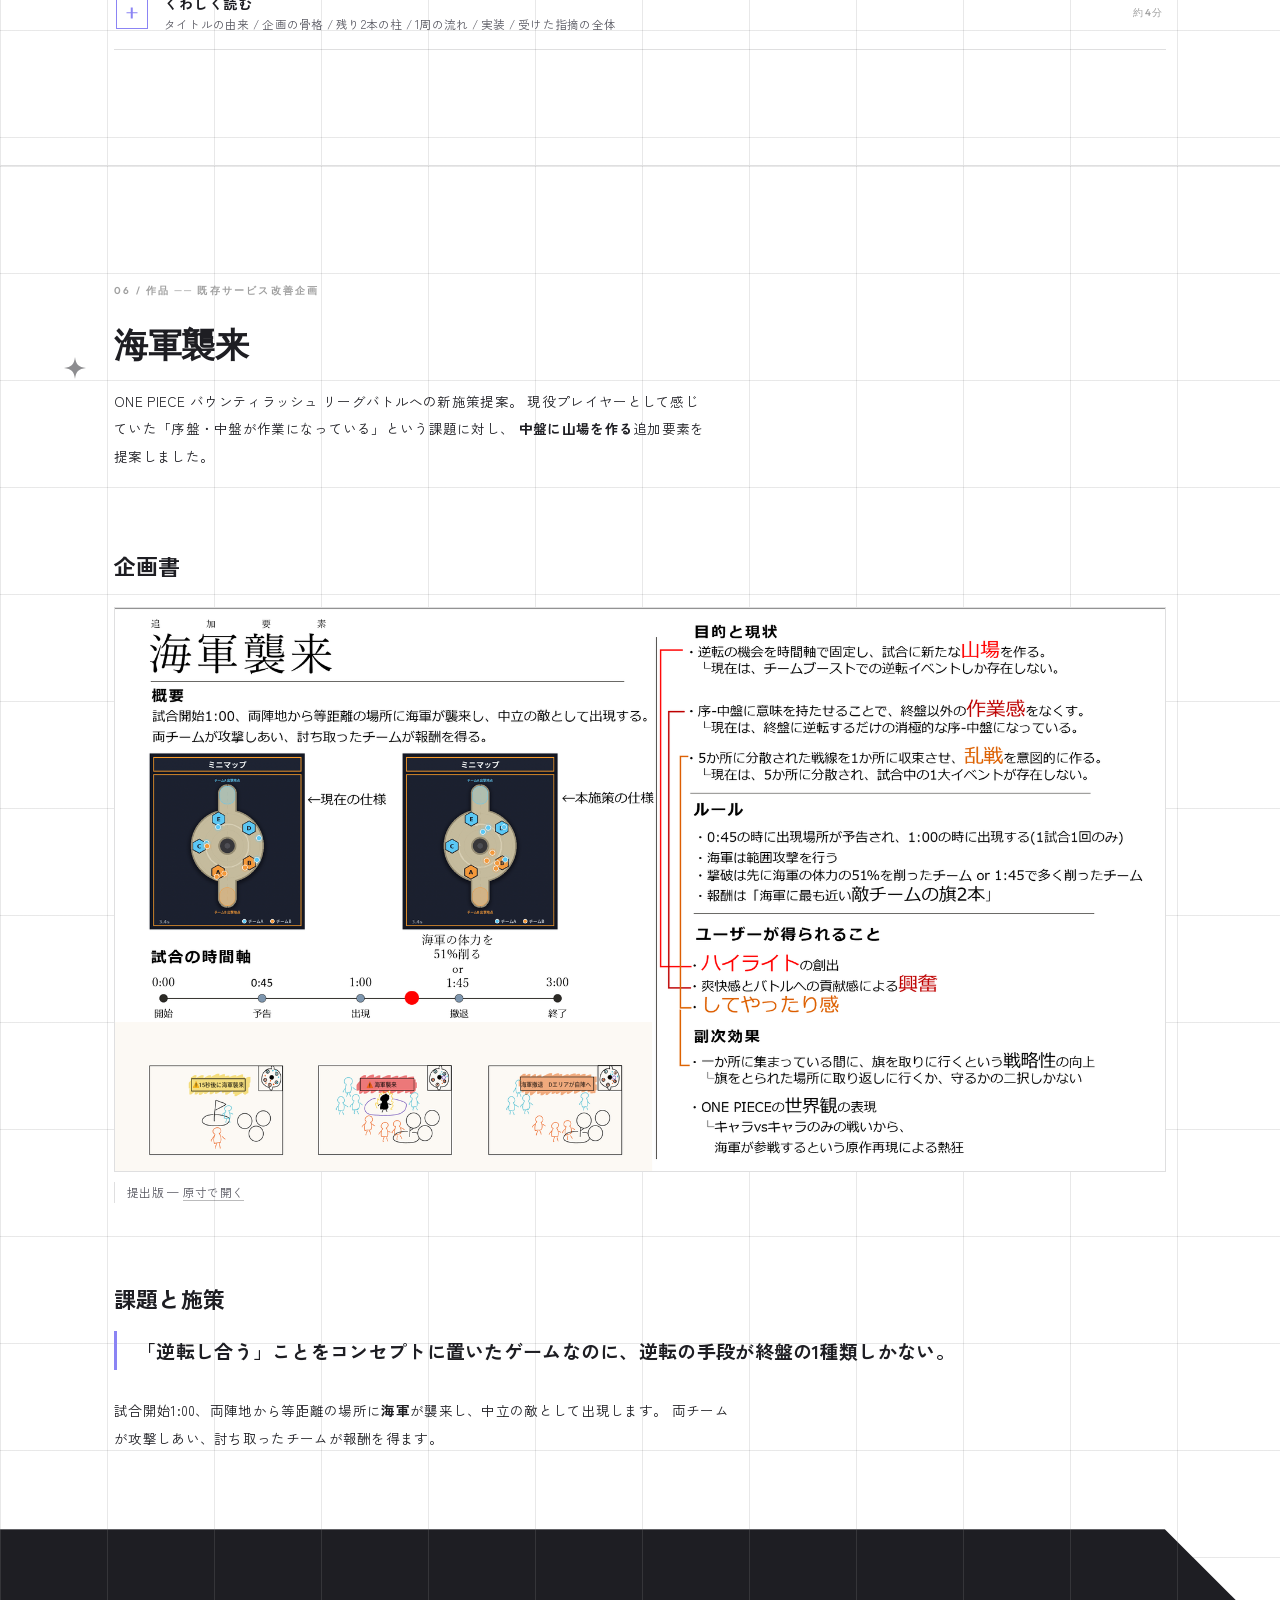
==== commit d5bd1284: "要点と「くわしく読む」の2層に組み直し、自己紹介に年表と人となりを追加" ====
--- a/index-ad.html
+++ b/index-ad.html
@@ -39,7 +39,7 @@
   <div class="menu-inner">
     <p class="h-jp" style="color:#bbbbbd">Contents</p>
     <ul class="menu-list">
-      <li><a href="#profile"><span class="no">01</span><b>Profile</b><span class="jp">自己紹介</span></a></li>
+      <li><a href="#profile"><span class="no">01</span><b>Profile</b><span class="jp">自己紹介 ── これまでと人となり</span></a></li>
       <li><a href="#exp-ski"><span class="no">02</span><b>Ski Circle</b><span class="jp">サークル会長 ── 離脱率 42.5%→13.0%</span></a></li>
       <li><a href="#exp-desk"><span class="no">03</span><b>Service Desk</b><span class="jp">ITサービスデスク ── 独り立ち 8週→5週</span></a></li>
       <li><a href="#products"><span class="no">04</span><b>Products</b><span class="jp">制作物 ── 友人の困りごとから作ったChrome拡張ほか</span></a></li>
@@ -124,10 +124,13 @@
         <strong>「思い込みで作らない。現場を見て、事実で測り、作り替える」</strong>ということです。
         これまでに企画したものを、その考えをどこにどう反映したかとあわせてまとめました。
       </p>
+      <p class="lead" style="margin-top:12px;font-size:13px">
+        各項目は要点を先に置き、検討の過程は<strong>「くわしく読む」</strong>に畳んでいます。
+      </p>
     </div>
 
     <div class="idx-list rv">
-      <a class="idx-row" href="#profile"><span class="no">01</span><span class="tt"><b>Profile</b><span>自己紹介</span></span><span class="ar">&rarr;</span></a>
+      <a class="idx-row" href="#profile"><span class="no">01</span><span class="tt"><b>Profile</b><span>自己紹介 ── これまでと人となり</span></span><span class="ar">&rarr;</span></a>
       <a class="idx-row" href="#exp-ski"><span class="no">02</span><span class="tt"><b>Ski Circle</b><span>サークル会長 ── 離脱率 42.5%→13.0%</span></span><span class="ar">&rarr;</span></a>
       <a class="idx-row" href="#exp-desk"><span class="no">03</span><span class="tt"><b>Service Desk</b><span>ITサービスデスク ── 独り立ち 8週→5週</span></span><span class="ar">&rarr;</span></a>
       <a class="idx-row" href="#products"><span class="no">04</span><span class="tt"><b>Products</b><span>制作物 ── 友人の困りごとから作ったChrome拡張ほか</span></span><span class="ar">&rarr;</span></a>
@@ -158,36 +161,92 @@
       <h2 class="h-en">Profile</h2>
     </div>
 
-    <div class="rv" style="display:grid;grid-template-columns:repeat(auto-fit,minmax(min(100%,340px),1fr));gap:clamp(28px,5vw,70px)">
+    <div class="rv" style="display:grid;grid-template-columns:repeat(auto-fit,minmax(min(100%,340px),1fr));gap:clamp(28px,5vw,70px);align-items:start">
       <div>
-        <p class="quote big" style="margin-bottom:2em">
+        <p class="quote big" style="margin-bottom:1.6em">
           一度その場に来た人が、次も来たくなる理由を創る。
         </p>
         <p>
           私は、大学でプログラミングを学ぶ情報系の学生でありながら、
-          8年間ライブに、4年間体験型謎解きイベントに通ってきました。
+          3歳からスキーを続け、8年間ライブに、4年間体験型謎解きイベントに通ってきました。
           そのなかで、関心はずっと同じところにあります。
           <strong>その場にいた人にしか起きない感情</strong>を、どうすれば次につなげられるのか、ということです。
         </p>
+        <div class="stats" style="margin-top:clamp(26px,4vw,42px)">
+          <div class="stat"><div class="lab">Ski</div><div class="val"><span class="to">3<small>歳から</small></span></div></div>
+          <div class="stat"><div class="lab">Live</div><div class="val"><span class="to">8<small>年</small></span></div></div>
+          <div class="stat"><div class="lab">Escape Game</div><div class="val"><span class="to">4<small>年</small></span></div></div>
+        </div>
+      </div>
+
+      <div>
+        <p class="h-jp" style="margin-bottom:8px">Roots / これまで</p>
+        <table class="spec">
+          <tr><th>3歳</th><td>スキーを始める。以来ずっと続け、基礎スキー技能検定1級を取得</td></tr>
+          <tr><th>2016</th><td>東京メトロ東西線の中吊り広告で『バンドリ！』を知る。アニメ、ゲーム、ライブへと広がっていった</td></tr>
+          <tr><th>2017</th><td><strong>初めてのライブ。</strong>観客全員が同じ熱を持って一つの場をつくる光景に惹かれた。帰り道、声が枯れていた</td></tr>
+          <tr><th>2024.04</th><td>東京理科大学 創域理工学部 情報計算科学科 入学</td></tr>
+          <tr><th>2024.04&ndash;</th><td>株式会社モンテローザ（山内農場）</td></tr>
+          <tr><th>2025.04&ndash;</th><td>基礎スキーサークル <strong>会長</strong>（約100名） → <a href="#exp-ski" style="border-bottom:1px solid rgba(255,255,255,.35)">02</a></td></tr>
+          <tr><th>2025.10&ndash;</th><td>東京理科大学アカデミックパートナーズ株式会社 ITサービスデスク → <a href="#exp-desk" style="border-bottom:1px solid rgba(255,255,255,.35)">03</a></td></tr>
+          <tr><th>2026.09</th><td>『Idle&rarr;Idol』『海軍襲来』を企画</td></tr>
+        </table>
+
+        <p class="h-jp" style="margin:30px 0 8px">Certification / 資格</p>
+        <table class="spec">
+          <tr><th>Ski</th><td>公益財団法人全日本スキー連盟 基礎スキー技能検定（バッジテスト）<strong>1級</strong></td></tr>
+          <tr><th>License</th><td>普通自動車第一種運転免許</td></tr>
+        </table>
+      </div>
+    </div>
+
+    <p class="h-jp rv" style="margin:clamp(46px,6vw,80px) 0 16px">About / 人となり</p>
+    <div class="rv" style="display:grid;grid-template-columns:repeat(auto-fit,minmax(min(100%,290px),1fr));gap:clamp(18px,3vw,34px)">
+      <div class="card">
+        <p class="h-jp" style="margin-bottom:6px">いちばん心が動いたエンタメ</p>
+        <h4 class="t">RIDDLER「ブラックボックス」</h4>
+        <p style="font-size:13px;margin:0">
+          体験型謎解きです。最終問題の答えが、途中の問題のあらゆる場所に埋め込まれていました。
+          解けた瞬間、ただの通過点だと思っていた時間が一気に意味を持ち直し、離れた席からも次々と声が上がる。
+          <span class="mark">家で解いても、この熱は生まれなかった</span>はずです。
+        </p>
+      </div>
+      <div class="card">
+        <p class="h-jp" style="margin-bottom:6px">いちばん覚えている疎外感</p>
+        <h4 class="t">予習をせずに、友人に誘われて行った音楽ライブ</h4>
+        <p style="font-size:13px;margin:0">
+          会場は明らかに熱いのに、周りが何に反応しているのか最後まで分かりませんでした。
+          つまらなかったのは内容ではなく、<strong>私がその熱に入る入口を持っていなかった</strong>からです。
+          同じ会場で、隣の人は人生で一番の時間を過ごしている。
+          <span class="mark">あの疎外感を知っているから、初めて来た人が置いていかれない設計を考えたい</span>と思っています。
+        </p>
+      </div>
+      <div class="card">
+        <p class="h-jp" style="margin-bottom:6px">周りから言われること</p>
+        <h4 class="t">「雑食すぎる」</h4>
+        <p style="font-size:13px;margin:0">
+          音楽・エンタメ・スポーツと、ジャンルを問わず触れてきました。
+          消費して終わりにせず、<strong>なぜこれが流行っているのか</strong>を考えて、別の場所で使うことが多いからだと思います。
+        </p>
+      </div>
+    </div>
+
+    <details class="more">
+      <summary><span class="ic" aria-hidden="true"></span><span class="lbl"><b><span class="o">くわしく読む</span><span class="c">閉じる</span></b><span class="sub">次に来る理由が残るかどうか / 仕事の進め方</span></span><span class="min">約1分</span></summary>
+      <div class="more-body">
+    <div style="max-width:46em">
         <p>
           私自身、これまでイベントに通うなかで、良かったのに二度と行かなかった公演と、
           何度も通った公演の両方を経験してきました。振り返ると、その差は内容の質ではなく、
           <strong>次に来る理由が自分の中に残ったかどうか</strong>でした。
         </p>
         <p>
-          反対に、その理由が残らなかった経験もあります。予習をせずに友人に誘われて行った音楽ライブでは、会場は明らかに熱いのに、
-          周りが何に反応しているのか最後まで分かりませんでした。つまらなかったのは内容ではなく、
-          私がその熱に入る入口を持っていなかったからです。同じ会場で、隣の人は人生で一番の時間を過ごしている。
-          <span class="mark">あの疎外感を知っているから、初めて来た人が置いていかれない設計を考えたい</span>と思っています。
-        </p>
-        <p>
           この関心は、遊びの設計と地続きだと考えています。
           ゲームも、買われて終わりではなく、遊ぶ人が居続けて初めて成立するからです。
         </p>
-      </div>
-
-      <div>
-        <div class="card" style="margin-bottom:26px">
+    </div>
+    <div style="max-width:46em;margin-top:26px">
+        <div class="card">
           <h4 class="t">仕事の進め方</h4>
           <p style="font-size:13.5px">
             現場を見る前に施策を作らないことを原則にしています。
@@ -200,21 +259,9 @@
           </p>
         </div>
 
-        <p class="h-jp" style="margin-bottom:8px">History / 経歴</p>
-        <table class="spec">
-          <tr><th>2024.04</th><td>東京理科大学 創域理工学部 情報計算科学科 入学</td></tr>
-          <tr><th>2024.04&ndash;</th><td>株式会社モンテローザ（山内農場）</td></tr>
-          <tr><th>2025.04&ndash;</th><td>基礎スキーサークル <strong>会長</strong>（約100名） → <a href="#exp-ski" style="border-bottom:1px solid rgba(255,255,255,.35)">02</a></td></tr>
-          <tr><th>2025.10&ndash;</th><td>東京理科大学アカデミックパートナーズ株式会社 ITサービスデスク → <a href="#exp-desk" style="border-bottom:1px solid rgba(255,255,255,.35)">03</a></td></tr>
-        </table>
-
-        <p class="h-jp" style="margin:30px 0 8px">Certification / 資格</p>
-        <table class="spec">
-          <tr><th>Ski</th><td>公益財団法人全日本スキー連盟 基礎スキー技能検定（バッジテスト）<strong>1級</strong></td></tr>
-          <tr><th>License</th><td>普通自動車第一種運転免許</td></tr>
-        </table>
-      </div>
-    </div>
+    </div>
+      </div>
+    </details>
   </div>
 </section>
 
@@ -258,29 +305,9 @@
       <tr><th>課題</th><td>新入生の離脱率が高い</td></tr>
     </table>
 
-    <div class="rv" style="display:grid;grid-template-columns:repeat(auto-fit,minmax(min(100%,320px),1fr));gap:clamp(24px,4vw,52px);margin-top:clamp(34px,5vw,60px);align-items:start">
-      <div>
-        <h4 class="t">課題</h4>
-        <p style="font-size:13.5px">
-          新入生が定着しない状態が続いていました。
-          原因を推測で決めてしまうと、的外れな対策になります。
-          ITサービスデスクで一度それをやっているので（→ <a href="#exp-desk" style="border-bottom:1px solid rgba(30,30,35,.3)">03</a>）、
-          まず事実を集めることから始めました。
-        </p>
-        <h4 class="t" style="margin-top:26px">この経験から</h4>
-        <p style="font-size:13.5px">
-          続いてきた仕組みを疑い、<strong>人が離れない形に作り替えられる</strong>ことが自分の強みだと考えています。
-          慣習をそのまま続けるのでも、感覚で壊すのでもなく、<span class="mark">情報を取ってから、人が残る形を選ぶ</span>。
-          02・03の企画で「指摘を受けて作り替える」ことができるのも、同じ姿勢です。
-        </p>
-        <p style="font-size:13.5px">
-          サークル運営では、OB合宿の管理も年次テンプレート化しました。
-          毎年ゼロから作り直していた運営資料を、複製して使う形に整えています。
-        </p>
-      </div>
-      <div>
-        <h4 class="t">やったこと</h4>
-        <div style="display:grid;gap:16px">
+    <div class="rv" style="margin-top:clamp(34px,5vw,60px)">
+      <h4 class="t">やったこと</h4>
+        <div style="display:grid;grid-template-columns:repeat(auto-fit,minmax(min(100%,250px),1fr));gap:clamp(16px,2.4vw,28px)">
           <div class="card" style="padding:18px 22px">
             <p class="h-jp" style="margin-bottom:4px">Step 01</p>
             <h4 class="t" style="margin-bottom:6px">全員にアンケートを実施した</h4>
@@ -305,8 +332,36 @@
             </p>
           </div>
         </div>
-      </div>
-    </div>
+    </div>
+
+    <p class="quote big rv" style="margin-top:clamp(30px,4vw,50px);max-width:40em">
+      慣習をそのまま続けるのでも、感覚で壊すのでもなく、情報を取ってから、人が残る形を選ぶ。
+    </p>
+
+    <details class="more">
+      <summary><span class="ic" aria-hidden="true"></span><span class="lbl"><b><span class="o">くわしく読む</span><span class="c">閉じる</span></b><span class="sub">なぜ事実から始めたか / この経験から / OB合宿のテンプレート化</span></span><span class="min">約1分</span></summary>
+      <div class="more-body">
+    <div style="max-width:48em">
+        <h4 class="t">課題</h4>
+        <p style="font-size:13.5px">
+          新入生が定着しない状態が続いていました。
+          原因を推測で決めてしまうと、的外れな対策になります。
+          ITサービスデスクで一度それをやっているので（→ <a href="#exp-desk" style="border-bottom:1px solid rgba(30,30,35,.3)">03</a>）、
+          まず事実を集めることから始めました。
+        </p>
+        <h4 class="t" style="margin-top:26px">この経験から</h4>
+        <p style="font-size:13.5px">
+          続いてきた仕組みを疑い、<strong>人が離れない形に作り替えられる</strong>ことが自分の強みだと考えています。
+          慣習をそのまま続けるのでも、感覚で壊すのでもなく、<span class="mark">情報を取ってから、人が残る形を選ぶ</span>。
+          02・03の企画で「指摘を受けて作り替える」ことができるのも、同じ姿勢です。
+        </p>
+        <p style="font-size:13.5px">
+          サークル運営では、OB合宿の管理も年次テンプレート化しました。
+          毎年ゼロから作り直していた運営資料を、複製して使う形に整えています。
+        </p>
+    </div>
+      </div>
+    </details>
   </div>
 </section>
 
@@ -338,7 +393,36 @@
       このポートフォリオで一番の失敗談です。同時に、他の全ページの前提でもあります。
     </p>
 
-    <div class="rv" style="display:grid;grid-template-columns:repeat(auto-fit,minmax(min(100%,320px),1fr));gap:clamp(24px,4vw,52px);margin-top:clamp(30px,4vw,50px);align-items:start">
+    <div class="rv" style="display:grid;grid-template-columns:repeat(auto-fit,minmax(min(100%,250px),1fr));gap:clamp(16px,2.4vw,28px);margin-top:clamp(30px,4vw,50px)">
+      <div class="card" style="padding:18px 22px">
+        <p class="h-jp" style="margin-bottom:4px">01 / 失敗</p>
+        <h4 class="t" style="margin-bottom:6px">誰も開かなかったマニュアル</h4>
+        <p style="font-size:13px;margin:0">対応手順をまとめたマニュアルを一人で作りました。網羅性には自信がありましたが、<strong>1か月経っても、ほとんど誰も開いていませんでした。</strong></p>
+      </div>
+      <div class="card" style="padding:18px 22px">
+        <p class="h-jp" style="margin-bottom:4px">02 / 原因</p>
+        <h4 class="t" style="margin-bottom:6px">内容ではなく、形が合っていなかった</h4>
+        <p style="font-size:13px;margin:0">目の前に相談者が立っている状況で、数十ページから検索する余裕はありません。<strong>近くの先輩に聞くほうが速い</strong>のです。</p>
+      </div>
+      <div class="card" style="padding:18px 22px">
+        <p class="h-jp" style="margin-bottom:4px">03 / 作り直し</p>
+        <h4 class="t" style="margin-bottom:6px">頻出質問だけを1枚に</h4>
+        <p style="font-size:13px;margin:0">問い合わせ記録を集計し、よく聞かれることだけを1枚に集約。切り分け手順は<strong>口頭で伝えられる長さ</strong>に整え、同僚に試してもらいながら直しました。</p>
+      </div>
+    </div>
+
+    <p class="quote big rv" style="margin-top:clamp(34px,5vw,60px);max-width:40em">
+      成果物の価値は、完成度ではなく、使われる現場での再現性で決まる。
+    </p>
+    <p class="rv" style="font-size:13.5px;max-width:46em">
+      以来、現場を見る前に施策を作らないことを原則にしています。
+      このポートフォリオに載せた作品で「指摘を受けて作り替える」過程を必ず残しているのも、同じ理由です。
+    </p>
+
+    <details class="more">
+      <summary><span class="ic" aria-hidden="true"></span><span class="lbl"><b><span class="o">くわしく読む</span><span class="c">閉じる</span></b><span class="sub">失敗の詳細と作り直しの手順 / その後：全学生・教員向け公開マニュアルの執筆</span></span><span class="min">約3分</span></summary>
+      <div class="more-body">
+    <div style="display:grid;grid-template-columns:repeat(auto-fit,minmax(min(100%,320px),1fr));gap:clamp(24px,4vw,52px);align-items:start">
       <div>
         <h4 class="t">失敗 ── 誰も開かなかったマニュアル</h4>
         <p style="font-size:13.5px">
@@ -382,16 +466,7 @@
       </div>
     </div>
 
-    <p class="quote big rv" style="margin-top:clamp(34px,5vw,60px);max-width:40em">
-      成果物の価値は、完成度ではなく、使われる現場での再現性で決まる。
-    </p>
-    <p class="rv" style="font-size:13.5px;max-width:46em">
-      以来、現場を見る前に施策を作らないことを原則にしています。
-      このポートフォリオに載せた作品で「指摘を受けて作り替える」過程を必ず残しているのも、同じ理由です。
-    </p>
-
-    <!-- その後 -->
-    <div class="rv" style="margin-top:clamp(44px,6vw,84px)">
+    <div style="margin-top:clamp(36px,5vw,60px)">
       <h3 class="t">その後 ── 読者と状況が変われば、最適な形も変わる</h3>
       <p style="font-size:13.5px;max-width:48em">
         同じ職場で、<strong>全学生・教員向けの公開マニュアルを執筆する機会</strong>がありました。
@@ -432,6 +507,8 @@
         </p>
       </div>
     </div>
+      </div>
+    </details>
   </div>
 </section>
 
@@ -466,8 +543,7 @@
         「大学の課題をAIに渡したいのに、PDFを1枚ずつ落とすのが面倒すぎる」
       </p>
 
-      <div style="display:grid;grid-template-columns:repeat(auto-fit,minmax(min(100%,320px),1fr));gap:clamp(24px,4vw,52px);margin-top:26px;align-items:start">
-        <div>
+      <div style="max-width:48em;margin-top:26px">
           <h4 class="t">きっかけ</h4>
           <p style="font-size:13.5px">
             大学の友人から聞いた一言でした。
@@ -484,9 +560,24 @@
             自分が困っていたわけではありません。
             <strong>困っている人の話を聞いて、その状況を想像するところから始めた</strong>のが、この制作物の出発点です。
           </p>
-        </div>
-        <div>
-          <h4 class="t">作ったもの</h4>
+      </div>
+      <p style="font-size:13.5px;max-width:48em;margin-top:22px">
+        <strong>Chrome ウェブストアで公開中です。</strong>
+        <a href="https://chromewebstore.google.com/detail/bulk-pdf-downloader/jalnhmbkbifibbmlacljhmpccadnijfb" target="_blank" rel="noopener" style="border-bottom:1px solid rgba(255,255,255,.35)">PDF一括ダウンローダー（Bulk PDF Downloader）</a>
+      </p>
+
+      <p style="font-size:13.5px;max-width:48em;margin-top:26px">公開したあと、改めて企画書を1枚にまとめました。</p>
+        <figure class="fig" style="margin-top:18px">
+          <img src="assets/products/deck-pdf-bulk-downloader.png" alt="PDF一括ダウンローダーの企画書。見出しは「『1個ずつ保存』は、もう終わり」。きっかけとなった友人の一言、BEFORE（8件の資料＝8回クリック）とAFTER（アイコン1回で、全部保存）の画面比較、ターゲット・できること・ならではの強み・料金と続く理由の4項目、次にやることが1枚に収まっている" loading="lazy">
+          <figcaption>PDF一括ダウンローダーの企画書&nbsp;&mdash;&nbsp;<a href="assets/products/deck-pdf-bulk-downloader.png" target="_blank" rel="noopener" style="border-bottom:1px solid rgba(255,255,255,.35)">原寸で開く</a></figcaption>
+        </figure>
+    </div>
+
+    <details class="more">
+      <summary><span class="ic" aria-hidden="true"></span><span class="lbl"><b><span class="o">くわしく読む</span><span class="c">閉じる</span></b><span class="sub">検出できるもの / 一番の壁 / 使う人の不利益を避ける設計 / 企画書で意識したこと</span></span><span class="min">約4分</span></summary>
+      <div class="more-body">
+    <div>
+      <h3 class="t">作ったもの</h3>
           <p style="font-size:13.5px">
             表示中のページからPDFのリンクをまとめて見つけ出し、選んだものを一括で保存する
             Chrome拡張機能です（Manifest V3）。
@@ -503,11 +594,10 @@
               </tbody>
             </table>
           </div>
-        </div>
-      </div>
-
-      <!-- 壁 -->
-      <div style="display:grid;grid-template-columns:repeat(auto-fit,minmax(min(100%,300px),1fr));gap:clamp(20px,3vw,40px);margin-top:clamp(30px,4vw,52px)">
+    </div>
+
+    <div style="margin-top:clamp(30px,4vw,50px)">
+      <div style="display:grid;grid-template-columns:repeat(auto-fit,minmax(min(100%,300px),1fr));gap:clamp(20px,3vw,40px);margin-top:0">
         <div class="card">
           <h4 class="t">一番の壁は「拡張子が .pdf じゃない」ことだった</h4>
           <p style="font-size:13px">
@@ -542,26 +632,18 @@
         ページをまたいで探す機能を使うときだけ、そのサイトに限って許可を求めます。
         使わなければ付与されません。
       </p>
-      <p style="font-size:13.5px;max-width:48em;margin-top:22px">
-        <strong>Chrome ウェブストアで公開中です。</strong>
-        <a href="https://chromewebstore.google.com/detail/bulk-pdf-downloader/jalnhmbkbifibbmlacljhmpccadnijfb" target="_blank" rel="noopener" style="border-bottom:1px solid rgba(255,255,255,.35)">PDF一括ダウンローダー（Bulk PDF Downloader）</a>
-      </p>
-
-      <div style="margin-top:clamp(40px,6vw,70px)">
-        <h4 class="t">出したあとに、もう一度1枚にまとめた</h4>
-        <p style="font-size:13.5px;max-width:48em">
-          公開したあと、改めて企画書を1枚書きました。
+    </div>
+
+    <div style="margin-top:clamp(36px,5vw,60px)">
+      <h3 class="t">出したあとに、もう一度1枚にまとめた理由</h3>
+      <p style="font-size:13.5px;max-width:48em">
           作っているうちに、<span class="mark">聞いた話が自分の作りたいものへすり替わっていないか</span>。
           最初の一言に、出したものがちゃんと答えているか。
           それを確かめるには、1枚に収まるかどうかが一番早い物差しになります。
         </p>
 
-        <figure class="fig" style="margin-top:24px">
-          <img src="assets/products/deck-pdf-bulk-downloader.png" alt="PDF一括ダウンローダーの企画書。見出しは「『1個ずつ保存』は、もう終わり」。きっかけとなった友人の一言、BEFORE（8件の資料＝8回クリック）とAFTER（アイコン1回で、全部保存）の画面比較、ターゲット・できること・ならではの強み・料金と続く理由の4項目、次にやることが1枚に収まっている" loading="lazy">
-          <figcaption>PDF一括ダウンローダーの企画書&nbsp;&mdash;&nbsp;<a href="assets/products/deck-pdf-bulk-downloader.png" target="_blank" rel="noopener" style="border-bottom:1px solid rgba(255,255,255,.35)">原寸で開く</a></figcaption>
-        </figure>
-
-        <div style="display:grid;grid-template-columns:repeat(auto-fit,minmax(min(100%,330px),1fr));gap:clamp(24px,4vw,52px);margin-top:clamp(28px,4vw,44px);align-items:start">
+
+        <div style="display:grid;grid-template-columns:repeat(auto-fit,minmax(min(100%,330px),1fr));gap:clamp(24px,4vw,52px);margin-top:22px;align-items:start">
           <div>
             <h4 class="t">紙面で意識したこと</h4>
             <div style="display:grid;gap:16px">
@@ -613,9 +695,9 @@
             </p>
           </div>
         </div>
-      </div>
-    </div>
-
+    </div>
+      </div>
+    </details>
     <!-- ===== 02 表をCSVに保存 ===== -->
     <div class="rv" style="margin-top:clamp(50px,7vw,96px)">
       <p class="tag v" style="margin-bottom:12px">02 &nbsp;Chrome Extension</p>
@@ -630,22 +712,10 @@
         <a href="https://chromewebstore.google.com/detail/table-to-csv-exporter/ghkkacbmfgoknfikfhbccjnjbpmlgaed" target="_blank" rel="noopener" style="border-bottom:1px solid rgba(255,255,255,.35)">表をCSVに保存（Table to CSV Exporter）</a>
       </p>
 
-      <div style="display:grid;grid-template-columns:repeat(auto-fit,minmax(min(100%,320px),1fr));gap:clamp(24px,4vw,52px);margin-top:26px;align-items:start">
-        <div>
-          <h4 class="t">課金モデルを、運用してから作り替えた</h4>
-          <p style="font-size:13.5px">
-            <strong>最初の設計は「1日5表まで」でした。これは失敗でした。</strong>
-            人が1日に書き出す表は普通1〜3枚です。
-            <span class="mark">上限にぶつからないまま終わってしまい、有料版が必要になる場面が生まれませんでした。</span>
-          </p>
-          <p style="font-size:13.5px">
-            制限のかけ方を<strong>枚数から「1つの表の行数」に変えました</strong>。
-            手でコピーしても済む小さな表はずっと無料で使えて、
-            手作業ではつらい大きな表でだけ壁に当たる。
-            <strong>払う理由と、得られる価値の大きさが揃いました。</strong>
-          </p>
-        </div>
-        <div class="tbl-scroll">
+      <div style="margin-top:26px;max-width:48em">
+        <h4 class="t">課金モデルを、運用してから作り替えた</h4>
+        <p style="font-size:13.5px"><strong>最初の設計は「1日5表まで」でした。これは失敗でした。</strong>人が1日に書き出す表は普通1〜3枚で、上限にぶつからないまま終わってしまうからです。</p>
+        <div class="tbl-scroll" style="margin-top:16px">
           <table class="cmp">
             <thead><tr><th></th><th>変更前</th><th class="hi">変更後</th></tr></thead>
             <tbody>
@@ -655,8 +725,31 @@
           </table>
         </div>
       </div>
-
-      <div class="card" style="margin-top:clamp(26px,4vw,40px);max-width:54em">
+      <p style="font-size:13.5px;max-width:48em;margin-top:26px">こちらも、公開したあとに企画書を1枚にまとめました。</p>
+        <figure class="fig" style="margin-top:18px">
+          <img src="assets/products/deck-table-to-csv.png" alt="表をCSVに保存の企画書。見出しは「コピペして修正を、なくすために。」。BEFORE（貼ってから、崩れた列を直す）とAFTER（アイコンを押す。それで終わり）の画面比較、作成したきっかけ・作成した機能・効果・買い切り版の4項目、次にやることが1枚に収まっている" loading="lazy">
+          <figcaption>表をCSVに保存の企画書&nbsp;&mdash;&nbsp;<a href="assets/products/deck-table-to-csv.png" target="_blank" rel="noopener" style="border-bottom:1px solid rgba(255,255,255,.35)">原寸で開く</a></figcaption>
+        </figure>
+    </div>
+
+    <details class="more">
+      <summary><span class="ic" aria-hidden="true"></span><span class="lbl"><b><span class="o">くわしく読む</span><span class="c">閉じる</span></b><span class="sub">課金モデルの詳細 / 誠実さの設計 / 困りごとの出どころの変化 / 企画書で意識したこと</span></span><span class="min">約2分</span></summary>
+      <div class="more-body">
+    <div style="max-width:48em">
+          <h4 class="t">課金モデルを、運用してから作り替えた</h4>
+          <p style="font-size:13.5px">
+            <strong>最初の設計は「1日5表まで」でした。これは失敗でした。</strong>
+            人が1日に書き出す表は普通1〜3枚です。
+            <span class="mark">上限にぶつからないまま終わってしまい、有料版が必要になる場面が生まれませんでした。</span>
+          </p>
+          <p style="font-size:13.5px">
+            制限のかけ方を<strong>枚数から「1つの表の行数」に変えました</strong>。
+            手でコピーしても済む小さな表はずっと無料で使えて、
+            手作業ではつらい大きな表でだけ壁に当たる。
+            <strong>払う理由と、得られる価値の大きさが揃いました。</strong>
+          </p>
+    </div>
+      <div class="card" style="margin-top:26px;max-width:54em">
         <h4 class="t">誠実さも設計する</h4>
         <ul style="font-size:13px;padding-left:1.2em;margin:0">
           <li>20行を超えた場合、<strong>保存名に「先頭20行」と入れます</strong>。あとからファイルだけ見て「全部入っている」と誤解しないためです</li>
@@ -665,19 +758,15 @@
         </ul>
       </div>
 
-      <div style="margin-top:clamp(40px,6vw,70px)">
-        <h4 class="t">こちらも1枚にまとめた</h4>
-        <p style="font-size:13.5px;max-width:48em">
+    <div style="margin-top:clamp(36px,5vw,60px)">
+      <h3 class="t">2本を並べて分かること</h3>
+      <p style="font-size:13.5px;max-width:48em">
           2本目も同じように企画書を1枚書きました。
           並べてみると、<span class="mark">困りごとの見つけ方が1本目と変わっている</span>ことに気づきます。
         </p>
 
-        <figure class="fig" style="margin-top:24px">
-          <img src="assets/products/deck-table-to-csv.png" alt="表をCSVに保存の企画書。見出しは「コピペして修正を、なくすために。」。BEFORE（貼ってから、崩れた列を直す）とAFTER（アイコンを押す。それで終わり）の画面比較、作成したきっかけ・作成した機能・効果・買い切り版の4項目、次にやることが1枚に収まっている" loading="lazy">
-          <figcaption>表をCSVに保存の企画書&nbsp;&mdash;&nbsp;<a href="assets/products/deck-table-to-csv.png" target="_blank" rel="noopener" style="border-bottom:1px solid rgba(255,255,255,.35)">原寸で開く</a></figcaption>
-        </figure>
-
-        <div style="display:grid;grid-template-columns:repeat(auto-fit,minmax(min(100%,330px),1fr));gap:clamp(24px,4vw,52px);margin-top:clamp(28px,4vw,44px);align-items:start">
+
+        <div style="display:grid;grid-template-columns:repeat(auto-fit,minmax(min(100%,330px),1fr));gap:clamp(24px,4vw,52px);margin-top:22px;align-items:start">
           <div>
             <h4 class="t">困りごとの出どころが変わっている</h4>
             <div class="tbl-scroll">
@@ -726,9 +815,9 @@
             </div>
           </div>
         </div>
-      </div>
-    </div>
-
+    </div>
+      </div>
+    </details>
     <!-- ===== 届けるところまで ===== -->
     <div class="rv" style="margin-top:clamp(50px,7vw,96px)">
       <p class="tag v" style="margin-bottom:14px">Core</p>
@@ -762,9 +851,6 @@
           <h4 class="t">発表アシスタント</h4>
           <p style="font-size:13px">
             <strong>発表中の声を認識して、原稿のどこまで読んだかを自動で色分けするアプリ。</strong>
-            プレゼンで緊張して原稿を見失うという、<span class="mark">自分の課題を解くために作りました。</span>
-            言い直しや相槌で必ず原稿とズレるので、完全一致ではなく
-            「発話を最もうまく説明できる位置」を現在地としています。
           </p>
         </div>
         <div>
@@ -772,8 +858,6 @@
           <h4 class="t">年輪</h4>
           <p style="font-size:13px">
             <strong>毎晩「去年の今日の自分」を読んでから、今日を書く連用日記アプリ。</strong>
-            366問を日付固定で出題し、同じ問いへの複数年の答えが縦に並ぶようにしました。
-            蓄積するのは手順ではなく<span class="mark">思考の型</span>です。
           </p>
         </div>
         <div>
@@ -781,17 +865,39 @@
           <h4 class="t">kabu-signal</h4>
           <p style="font-size:13px">
             日本株のスクリーニング。<strong>見てほしいのは成績ではなく、成績を取り下げた記録です。</strong>
-            負けが続いたため検証方法を見直したところ、自分の検証に<strong>7つのバイアス</strong>が
+          </p>
+        </div>
+      </div>
+    <details class="more">
+      <summary><span class="ic" aria-hidden="true"></span><span class="lbl"><b><span class="o">くわしく読む</span><span class="c">閉じる</span></b><span class="sub">作った理由と工夫</span></span><span class="min">約1分</span></summary>
+      <div class="more-body">
+    <div style="display:grid;grid-template-columns:repeat(auto-fit,minmax(min(100%,280px),1fr));gap:clamp(24px,4vw,46px)">
+      <div>
+        <h4 class="t">発表アシスタント</h4>
+        <p style="font-size:13px">プレゼンで緊張して原稿を見失うという、<span class="mark">自分の課題を解くために作りました。</span>
+            言い直しや相槌で必ず原稿とズレるので、完全一致ではなく
+            「発話を最もうまく説明できる位置」を現在地としています。</p>
+      </div>
+      <div>
+        <h4 class="t">年輪</h4>
+        <p style="font-size:13px">366問を日付固定で出題し、同じ問いへの複数年の答えが縦に並ぶようにしました。
+            蓄積するのは手順ではなく<span class="mark">思考の型</span>です。</p>
+      </div>
+      <div>
+        <h4 class="t">kabu-signal</h4>
+        <p style="font-size:13px">負けが続いたため検証方法を見直したところ、自分の検証に<strong>7つのバイアス</strong>が
             入っていたと分かりました。以前公開していた成績表は自分で撤回しています
-            （シャープレシオ 1.20 → 0.67）。
-          </p>
+            （シャープレシオ 1.20 → 0.67）。</p>
           <p style="font-size:13px;margin:0">
             <a href="#exp-desk" style="border-bottom:1px solid rgba(255,255,255,.35)">03</a> で学んだ
             「思い込みで作らない」を、<strong>自分が有利になる場面でも通す</strong>ための記録です。
           </p>
-        </div>
-      </div>
-    </div>
+      </div>
+    </div>
+      </div>
+    </details>
+    </div>
+
   </div>
 </section>
 
@@ -835,9 +941,10 @@
         <tr><th>技術</th><td>Python 3.13 / three.js / MMD</td></tr>
       </table>
       <div>
-        <p>
-          タイトルは <code>idle</code>（待機状態）と <code>idol</code> の掛詞です。
-          <span class="mark">タイトルとロゴだけで「プログラミング × アイドル」が伝わること</span>を狙っています。
+        <p class="quote big">本番でプレイヤーは一切操作できません。</p>
+        <p style="font-size:13.5px">
+          だから、起こりうることを事前にコードへ書いておくしかない。
+          これが企画全体を貫く一点です。
         </p>
       </div>
     </div>
@@ -854,67 +961,10 @@
       </figure>
     </div>
 
-    <!-- 企画の骨格 -->
-    <div class="rv" style="margin-top:clamp(44px,6vw,84px)">
-      <h3 class="t">企画の骨格</h3>
-      <div style="display:grid;grid-template-columns:repeat(auto-fit,minmax(min(100%,320px),1fr));gap:clamp(24px,4vw,56px)">
-        <table class="spec">
-          <tr><th>ターゲット</th><td>プログラマー、プログラミングを勉強し始めた学生</td></tr>
-          <tr><th>コンセプト</th><td><strong>今回のリソースでどう魅せるか</strong></td></tr>
-          <tr><th>ジャンル</th><td>ローグライク育成シミュレーション</td></tr>
-          <tr><th>販売形式</th><td>PC（Steam）買い切り＋追加コンテンツ</td></tr>
-        </table>
-        <div>
-          <p class="quote">プログラミングには正解がない。今回はどのように魅せるか。</p>
-          <div style="display:grid;gap:18px;margin-top:24px">
-            <div>
-              <p class="h-jp" style="margin-bottom:6px">Play Motivation / プレイモチベーション</p>
-              <p style="font-size:13.5px;margin:0">
-                教科書の <code>for</code> 文が、数万人の観客を動かす。<br>
-                書いたコードが、そのまま映像作品として流れる。
-              </p>
-            </div>
-            <div>
-              <p class="h-jp" style="margin-bottom:6px">Replay Motivation / リプレイモチベーション</p>
-              <p style="font-size:13.5px;margin:0">
-                今回のスキルが取得できなかったら、どのようなコードを書けばよいのか知りたい。<br>
-                別のスキルを取得して熱狂を生みたい。
-              </p>
-            </div>
-          </div>
-        </div>
-      </div>
-    </div>
-
-    <!-- 3本柱 -->
+    <!-- 中心のアイデア -->
     <div class="rv" style="margin-top:clamp(50px,7vw,96px)">
-      <h3 class="t">このゲームならではの面白さ ── 3本柱</h3>
-
-      <!-- (1) -->
-      <div style="display:grid;grid-template-columns:repeat(auto-fit,minmax(min(100%,330px),1fr));gap:clamp(24px,4vw,52px);align-items:start;margin-top:30px">
-        <div>
-          <p class="tag v" style="margin-bottom:12px">01</p>
-          <h4 class="t">スキルツリーで取れるスキルがランダムに変わる</h4>
-          <p style="font-size:13.5px">
-            ポイントを消費して<strong>書ける文法そのもの</strong>を解放していきます（<code>for</code> <code>if</code> <code>while</code> …）。
-            ただし取得候補は毎周ランダム。<span class="mark">手札が毎回違うので、同じ攻略が二度できません。</span>
-          </p>
-          <p style="font-size:13.5px">
-            <code>def chorus():</code>（関数定義）、<code>[NORTH, EAST]</code>（リスト）、
-            <code>lambda a: a.color == RED</code>（その場かぎりの関数）、<code>B.wave(RIGHT)</code>（2人目）。
-            Pythonの文法が、そのまま獲得対象になっています。
-          </p>
-        </div>
-        <figure class="fig">
-          <img src="assets/idle-to-idol/screen-skill-tree.png" alt="スキルツリー画面。Pythonの文法がノードとして並び、取得候補がランダムに提示される" loading="lazy">
-          <figcaption>スキルツリー ── 取得候補は毎周ランダムに変わる</figcaption>
-        </figure>
-      </div>
-
-      <!-- (2) -->
-      <div style="margin-top:clamp(38px,5vw,66px)">
-        <p class="tag v" style="margin-bottom:12px">02</p>
-        <h4 class="t">会場が変わると、客席のデータ構造が変わる</h4>
+      <p class="tag v" style="margin-bottom:12px">Core Idea</p>
+      <h3 class="t">会場が変わると、客席のデータ構造が変わる</h3>
         <p style="font-size:13.5px;max-width:46em"><strong>この企画の中心的な発明です。</strong></p>
 
         <div style="display:grid;grid-template-columns:repeat(auto-fit,minmax(min(100%,330px),1fr));gap:clamp(24px,4vw,52px);align-items:start;margin-top:22px">
@@ -942,51 +992,6 @@
         </div>
       </div>
 
-      <!-- (3) -->
-      <div style="display:grid;grid-template-columns:repeat(auto-fit,minmax(min(100%,330px),1fr));gap:clamp(24px,4vw,52px);align-items:start;margin-top:clamp(38px,5vw,66px)">
-        <div>
-          <p class="tag v" style="margin-bottom:12px">03</p>
-          <h4 class="t">客席が実行ログになる</h4>
-          <p style="font-size:13.5px">
-            小節ごとの観客の熱量が棒グラフで出ます。
-            <span class="mark">落ちているところをクリックすると、その拍を書いた行に飛びます。</span>
-            「どこで冷めたか」を数字で読むのではなく、<strong>コードの側で見るための道具</strong>です。
-          </p>
-          <p style="font-size:13.5px">
-            採点は5軸（CUE / DENSITY / VARIETY / SYNERGY / CODE）。
-            「正解の振り付け」は用意していません。
-          </p>
-        </div>
-        <figure class="fig">
-          <img src="assets/idle-to-idol/screen-result.png" alt="リザルト画面。小節ごとの観客の熱量が棒グラフで表示され、5軸のスコアが並ぶ" loading="lazy">
-          <figcaption>リザルト ── 落ちた小節をクリックすると該当行へ飛ぶ</figcaption>
-        </figure>
-      </div>
-    </div>
-
-    <!-- 1周の流れ -->
-    <div class="rv" style="margin-top:clamp(50px,7vw,96px)">
-      <h3 class="t">1周の流れ</h3>
-      <div style="display:grid;grid-template-columns:repeat(auto-fit,minmax(min(100%,320px),1fr));gap:clamp(24px,4vw,52px);align-items:start">
-        <pre class="code">［1〜14週目　準備期間］1週に1つ行動を選ぶ
-  <span class="f">①</span> n週目 ── 日常ライブ / トークイベント のどちらかを選ぶ
-  <span class="f">②</span> コードを書く
-  <span class="f">③</span> スキル開放 ── ポイントを消費して書ける文法が増える
-  <span class="f">④</span> グッズ発注 ── 購入数に比例して大型ライブのスコアが上昇
-       <span class="c">↺ ① に戻る（これを14週くり返す）</span>
-
-［<span class="f">⑤</span> 大型ライブ］手を離して見届ける ── 客席＝実行結果</pre>
-        <div>
-          <p class="quote big" style="border-left-color:var(--violet)">
-            本番でプレイヤーは一切操作できません。
-          </p>
-          <p style="font-size:13.5px">
-            だから、起こりうることを事前にコードへ書いておくしかない。
-            これが企画全体を貫く一点です。
-          </p>
-        </div>
-      </div>
-    </div>
 
     <!-- prototype -->
     <div class="rv" style="margin-top:clamp(50px,7vw,96px)">
@@ -1026,8 +1031,130 @@
           <figcaption><strong>コードエディタ</strong><br>ウィンドウ1枚＝ファイル1つ。<code>import</code> で呼び合える</figcaption>
         </figure>
       </div>
-
-      <div style="display:grid;grid-template-columns:repeat(auto-fit,minmax(min(100%,320px),1fr));gap:clamp(24px,4vw,52px);margin-top:clamp(30px,4vw,50px);align-items:start">
+    </div>
+
+    <!-- 3回書き直した -->
+    <div class="rv" style="margin-top:clamp(50px,7vw,96px)">
+      <p class="tag v" style="margin-bottom:14px">Core</p>
+      <h3 class="t">企画書を3回書き直しました</h3>
+      <p class="quote big">
+        この企画で一番見てほしいのは、完成した紙面ではなく書き直した過程です。
+      </p>
+
+      <div class="card" style="margin-top:30px;max-width:52em">
+        <p class="h-jp" style="margin-bottom:8px">いちばん大きく変えた指摘</p>
+        <p class="quote" style="margin-bottom:1.2em">「なぜプログラミングなのか。Scratchのようなノーコードのパズルではだめなのか」</p>
+        <p style="font-size:13.5px;margin:0">
+          それまで私は「プログラミングでライブを作れる」こと自体を面白さだと考えていました。
+          答えを用意するなかで整理できたのは、<span class="mark">プログラミングはパズルと違って正解がなく、
+          同じ課題でも人によって書くコードが変わる</span>ということです。そこが面白さだと考えました。
+          そこで、<strong>書くコードが人によって必ず変わる</strong>よう、スキル取得をランダムにしてローグライクに寄せています。
+          コンセプトの一文が変わったことで、企画全体の筋が通りました。
+        </p>
+      </div>
+    </div>
+
+    <details class="more">
+      <summary><span class="ic" aria-hidden="true"></span><span class="lbl"><b><span class="o">くわしく読む</span><span class="c">閉じる</span></b><span class="sub">タイトルの由来 / 企画の骨格 / 残り2本の柱 / 1周の流れ / 実装 / 受けた指摘の全体</span></span><span class="min">約4分</span></summary>
+      <div class="more-body">
+    <div style="max-width:46em">
+        <p>
+          タイトルは <code>idle</code>（待機状態）と <code>idol</code> の掛詞です。
+          <span class="mark">タイトルとロゴだけで「プログラミング × アイドル」が伝わること</span>を狙っています。
+        </p>
+          </div>
+    <div style="margin-top:clamp(30px,4vw,50px)">
+      <h3 class="t">企画の骨格</h3>
+      <div style="display:grid;grid-template-columns:repeat(auto-fit,minmax(min(100%,320px),1fr));gap:clamp(24px,4vw,56px)">
+        <table class="spec">
+          <tr><th>ターゲット</th><td>プログラマー、プログラミングを勉強し始めた学生</td></tr>
+          <tr><th>コンセプト</th><td><strong>今回のリソースでどう魅せるか</strong></td></tr>
+          <tr><th>ジャンル</th><td>ローグライク育成シミュレーション</td></tr>
+          <tr><th>販売形式</th><td>PC（Steam）買い切り＋追加コンテンツ</td></tr>
+        </table>
+        <div>
+          <p class="quote">プログラミングには正解がない。今回はどのように魅せるか。</p>
+          <div style="display:grid;gap:18px;margin-top:24px">
+            <div>
+              <p class="h-jp" style="margin-bottom:6px">Play Motivation / プレイモチベーション</p>
+              <p style="font-size:13.5px;margin:0">
+                教科書の <code>for</code> 文が、数万人の観客を動かす。<br>
+                書いたコードが、そのまま映像作品として流れる。
+              </p>
+            </div>
+            <div>
+              <p class="h-jp" style="margin-bottom:6px">Replay Motivation / リプレイモチベーション</p>
+              <p style="font-size:13.5px;margin:0">
+                今回のスキルが取得できなかったら、どのようなコードを書けばよいのか知りたい。<br>
+                別のスキルを取得して熱狂を生みたい。
+              </p>
+            </div>
+          </div>
+        </div>
+      </div>
+    </div>
+
+    <div style="margin-top:clamp(40px,5vw,70px)">
+      <h3 class="t">このゲームならではの面白さ ── 残り2本の柱</h3>
+      <p style="font-size:13.5px">3本柱のうち02（会場とデータ構造）は、上に載せています。</p>
+      <div style="display:grid;grid-template-columns:repeat(auto-fit,minmax(min(100%,330px),1fr));gap:clamp(24px,4vw,52px);align-items:start;margin-top:30px">
+        <div>
+          <p class="tag v" style="margin-bottom:12px">01</p>
+          <h4 class="t">スキルツリーで取れるスキルがランダムに変わる</h4>
+          <p style="font-size:13.5px">
+            ポイントを消費して<strong>書ける文法そのもの</strong>を解放していきます（<code>for</code> <code>if</code> <code>while</code> …）。
+            ただし取得候補は毎周ランダム。<span class="mark">手札が毎回違うので、同じ攻略が二度できません。</span>
+          </p>
+          <p style="font-size:13.5px">
+            <code>def chorus():</code>（関数定義）、<code>[NORTH, EAST]</code>（リスト）、
+            <code>lambda a: a.color == RED</code>（その場かぎりの関数）、<code>B.wave(RIGHT)</code>（2人目）。
+            Pythonの文法が、そのまま獲得対象になっています。
+          </p>
+        </div>
+        <figure class="fig">
+          <img src="assets/idle-to-idol/screen-skill-tree.png" alt="スキルツリー画面。Pythonの文法がノードとして並び、取得候補がランダムに提示される" loading="lazy">
+          <figcaption>スキルツリー ── 取得候補は毎周ランダムに変わる</figcaption>
+        </figure>
+      </div>
+
+      <div style="display:grid;grid-template-columns:repeat(auto-fit,minmax(min(100%,330px),1fr));gap:clamp(24px,4vw,52px);align-items:start;margin-top:clamp(38px,5vw,66px)">
+        <div>
+          <p class="tag v" style="margin-bottom:12px">03</p>
+          <h4 class="t">客席が実行ログになる</h4>
+          <p style="font-size:13.5px">
+            小節ごとの観客の熱量が棒グラフで出ます。
+            <span class="mark">落ちているところをクリックすると、その拍を書いた行に飛びます。</span>
+            「どこで冷めたか」を数字で読むのではなく、<strong>コードの側で見るための道具</strong>です。
+          </p>
+          <p style="font-size:13.5px">
+            採点は5軸（CUE / DENSITY / VARIETY / SYNERGY / CODE）。
+            「正解の振り付け」は用意していません。
+          </p>
+        </div>
+        <figure class="fig">
+          <img src="assets/idle-to-idol/screen-result.png" alt="リザルト画面。小節ごとの観客の熱量が棒グラフで表示され、5軸のスコアが並ぶ" loading="lazy">
+          <figcaption>リザルト ── 落ちた小節をクリックすると該当行へ飛ぶ</figcaption>
+        </figure>
+      </div>
+    </div>
+
+    <div style="margin-top:clamp(40px,5vw,70px)">
+      <h3 class="t">1周の流れ</h3>
+      <div style="display:grid;grid-template-columns:repeat(auto-fit,minmax(min(100%,320px),1fr));gap:clamp(24px,4vw,52px);align-items:start">
+        <pre class="code">［1〜14週目　準備期間］1週に1つ行動を選ぶ
+  <span class="f">①</span> n週目 ── 日常ライブ / トークイベント のどちらかを選ぶ
+  <span class="f">②</span> コードを書く
+  <span class="f">③</span> スキル開放 ── ポイントを消費して書ける文法が増える
+  <span class="f">④</span> グッズ発注 ── 購入数に比例して大型ライブのスコアが上昇
+       <span class="c">↺ ① に戻る（これを14週くり返す）</span>
+
+［<span class="f">⑤</span> 大型ライブ］手を離して見届ける ── 客席＝実行結果</pre>
+      </div>
+    </div>
+
+    <div style="margin-top:clamp(40px,5vw,70px)">
+      <h3 class="t">プロトタイプの実装</h3>
+      <div style="display:grid;grid-template-columns:repeat(auto-fit,minmax(min(100%,320px),1fr));gap:clamp(24px,4vw,52px);align-items:start">
         <div>
           <p style="font-size:13.5px">
             実行するのは<strong>本物のPython</strong>です。未解放の構文はAST（構文木）の段階で弾き、日本語で理由を返します。
@@ -1050,15 +1177,9 @@
       </div>
     </div>
 
-    <!-- 3回書き直した -->
-    <div class="rv" style="margin-top:clamp(50px,7vw,96px)">
-      <p class="tag v" style="margin-bottom:14px">Core</p>
-      <h3 class="t">企画書を3回書き直しました</h3>
-      <p class="quote big">
-        この企画で一番見てほしいのは、完成した紙面ではなく書き直した過程です。
-      </p>
-
-      <div class="tbl-scroll" style="margin-top:28px">
+    <div style="margin-top:clamp(40px,5vw,70px)">
+      <h3 class="t">3回の書き直しと、受けた指摘の全体</h3>
+      <div class="tbl-scroll">
         <table class="cmp">
           <thead><tr><th></th><th>第1版</th><th>第2版</th><th class="hi">第3版（提出版）</th></tr></thead>
           <tbody>
@@ -1082,16 +1203,9 @@
         </table>
       </div>
 
-      <div class="card" style="margin-top:30px;max-width:52em">
-        <p style="font-size:13.5px">
-          とくに4つ目が大きな変更でした。それまで私は「プログラミングでライブを作れる」こと自体を面白さだと考えていました。
-          答えを用意するなかで整理できたのは、<span class="mark">プログラミングはパズルと違って正解がなく、
-          同じ課題でも人によって書くコードが変わる</span>ということです。そこが面白さだと考えました。
-          そこで、<strong>書くコードが人によって必ず変わる</strong>よう、スキル取得をランダムにしてローグライクに寄せています。
-          コンセプトの一文が変わったことで、企画全体の筋が通りました。
-        </p>
-      </div>
-    </div>
+    </div>
+      </div>
+    </details>
   </div>
 </section>
 
@@ -1110,13 +1224,6 @@
       <strong>中盤に山場を作る</strong>追加要素を提案しました。
     </p>
 
-    <table class="spec rv" style="margin-top:26px;max-width:44em">
-      <tr><th>種別</th><td>既存運営タイトルへの新施策提案（企画書）</td></tr>
-      <tr><th>対象</th><td>ONE PIECE バウンティラッシュ / リーグバトル（3分・5拠点）</td></tr>
-      <tr><th>制作</th><td>2026年9月 / 個人</td></tr>
-      <tr><th>立場</th><td><strong>プレイヤーとして感じた課題を起点に、運営視点で提案</strong></td></tr>
-    </table>
-
     <!-- 企画書 -->
     <div class="rv" style="margin-top:clamp(44px,6vw,84px)">
       <h3 class="t">企画書</h3>
@@ -1126,57 +1233,16 @@
       </figure>
     </div>
 
-    <!-- 課題 -->
+    <!-- 課題と施策 -->
     <div class="rv" style="margin-top:clamp(44px,6vw,84px)">
-      <h3 class="t">課題 ── 現状の何が問題か</h3>
-      <div class="tbl-scroll">
-        <table class="cmp">
-          <thead><tr><th>現状の課題</th><th>狙い</th></tr></thead>
-          <tbody>
-            <tr><td>逆転イベントがチームブーストしか存在しない</td><td>逆転の機会を時間軸で固定し、試合に新たな<strong>山場</strong>を作る</td></tr>
-            <tr><td>終盤に逆転できるため、序盤・中盤が消極的になる</td><td>序盤・中盤に意味を持たせ、終盤以外の<strong>作業感</strong>をなくす</td></tr>
-            <tr><td>5か所に分散し、試合中の<strong>1大イベント</strong>が存在しない</td><td>5か所に分散した戦線を1か所に収束させ、<strong>乱戦</strong>を意図的に作る</td></tr>
-          </tbody>
-        </table>
-      </div>
-      <p class="quote big" style="margin-top:26px">
+      <h3 class="t">課題と施策</h3>
+      <p class="quote big">
         「逆転し合う」ことをコンセプトに置いたゲームなのに、逆転の手段が終盤の1種類しかない。
       </p>
-    </div>
-
-    <!-- 施策 -->
-    <div class="rv" style="margin-top:clamp(44px,6vw,84px)">
-      <h3 class="t">施策 ── 中立モブ「海軍」の途中参戦</h3>
       <p style="font-size:13.5px;max-width:46em">
         試合開始1:00、両陣地から等距離の場所に<strong>海軍</strong>が襲来し、中立の敵として出現します。
         両チームが攻撃しあい、討ち取ったチームが報酬を得ます。
       </p>
-
-      <div style="display:grid;grid-template-columns:repeat(auto-fit,minmax(min(100%,320px),1fr));gap:clamp(24px,4vw,52px);margin-top:26px;align-items:start">
-        <div>
-          <p class="h-jp">Timeline / 試合の時間軸</p>
-          <pre class="code" style="font-size:11.5px">0:00 開始
-  └─ 0:45 予告
-       └─ 1:00 出現
-            └─ どちらかのチームが体力を <span class="f">51%</span> 削る
-               または <span class="f">1:45</span> 撤退
-                    └─ 3:00 終了</pre>
-        </div>
-        <div>
-          <p class="h-jp">Rule / ルール</p>
-          <ul style="font-size:13.5px;padding-left:1.2em;margin:0">
-            <li>0:45 に出現場所が予告され、1:00 に出現する（<strong>1試合1回のみ</strong>）</li>
-            <li>海軍は<strong>範囲攻撃</strong>を行う（特定の1人が執拗に狙われることを防ぐ）</li>
-            <li>撃破は、先に海軍の体力の <strong>51%</strong> を削ったチーム、または 1:45 時点で多く削ったチーム</li>
-            <li>報酬は「<strong>海軍に最も近い敵チームの旗2本</strong>」</li>
-          </ul>
-        </div>
-      </div>
-
-      <figure class="fig rv" style="margin-top:clamp(30px,4vw,50px)">
-        <img src="assets/kaigun-shurai/fig-storyboard.png" alt="絵コンテ。15秒後に海軍襲来の予告、海軍襲来で両チームが集結して乱戦、海軍撤退でDエリアが自陣へ、の3コマ" loading="lazy">
-        <figcaption>① 15秒後に海軍襲来（予告） → ② 海軍襲来・両チームが集結して乱戦 → ③ 海軍撤退・Dエリアが自陣へ</figcaption>
-      </figure>
     </div>
   </div>
 
@@ -1214,8 +1280,83 @@
   </div>
 
   <div class="wrap" style="margin-top:clamp(44px,6vw,84px)">
-    <!-- ユーザーが得られること -->
+    <!-- レビュー -->
     <div class="rv">
+      <p class="tag v" style="margin-bottom:14px">Core</p>
+      <h3 class="t">レビューで受けた指摘と、変更した点</h3>
+      <p style="font-size:13.5px">現役のゲームプランナーの方にレビューしていただきました。</p>
+      <h4 class="t" style="margin-top:26px">指摘：報酬が弱い</h4>
+      <p class="quote">
+        バウンティラッシュは取ったお宝を守り切ることが難しく、旗が何度も動く前提で設計されている。
+        報酬が旗1本だとすぐ取り返されるので、海軍を取りに行くメリットが薄くなる
+      </p>
+
+      <div style="max-width:48em">
+        <p style="font-size:13.5px"><strong>当初案の報酬は「旗1本」でした。</strong></p>
+        <p style="font-size:13.5px">
+          このとき私は、バランスを崩さないようにと考えて報酬を抑えていました。
+          指摘されたのは逆で、<span class="mark">「海軍を取った側が明確に有利になる」と思える設計を先に作り、強すぎたら後から下げるほうがいい</span>ということでした。
+          弱く作ると「行く意味があるのか」と思われ、企画の面白さ自体が伝わらなくなる。
+        </p>
+        <p style="font-size:13.5px"><strong>報酬を旗2本に引き上げ、決着条件も明示しました。</strong></p>
+      </div>
+    </div>
+
+    <details class="more">
+      <summary><span class="ic" aria-hidden="true"></span><span class="lbl"><b><span class="o">くわしく読む</span><span class="c">閉じる</span></b><span class="sub">作品の概要 / 課題と狙い / 施策のルールと時間軸 / 得られること / 指摘の詳細 / 検討した論点</span></span><span class="min">約3分</span></summary>
+      <div class="more-body">
+    <table class="spec" style="max-width:44em">
+      <tr><th>種別</th><td>既存運営タイトルへの新施策提案（企画書）</td></tr>
+      <tr><th>対象</th><td>ONE PIECE バウンティラッシュ / リーグバトル（3分・5拠点）</td></tr>
+      <tr><th>制作</th><td>2026年9月 / 個人</td></tr>
+      <tr><th>立場</th><td><strong>プレイヤーとして感じた課題を起点に、運営視点で提案</strong></td></tr>
+    </table>
+
+    <div style="margin-top:clamp(36px,5vw,60px)">
+      <h3 class="t">課題 ── 現状の何が問題か</h3>
+      <div class="tbl-scroll">
+        <table class="cmp">
+          <thead><tr><th>現状の課題</th><th>狙い</th></tr></thead>
+          <tbody>
+            <tr><td>逆転イベントがチームブーストしか存在しない</td><td>逆転の機会を時間軸で固定し、試合に新たな<strong>山場</strong>を作る</td></tr>
+            <tr><td>終盤に逆転できるため、序盤・中盤が消極的になる</td><td>序盤・中盤に意味を持たせ、終盤以外の<strong>作業感</strong>をなくす</td></tr>
+            <tr><td>5か所に分散し、試合中の<strong>1大イベント</strong>が存在しない</td><td>5か所に分散した戦線を1か所に収束させ、<strong>乱戦</strong>を意図的に作る</td></tr>
+          </tbody>
+        </table>
+      </div>
+    </div>
+
+    <div style="margin-top:clamp(36px,5vw,60px)">
+      <h3 class="t">施策 ── 中立モブ「海軍」の途中参戦</h3>
+      <p style="font-size:13.5px">出現のタイミング、ルール、試合の流れです。</p>
+
+      <div style="display:grid;grid-template-columns:repeat(auto-fit,minmax(min(100%,320px),1fr));gap:clamp(24px,4vw,52px);margin-top:26px;align-items:start">
+        <div>
+          <p class="h-jp">Timeline / 試合の時間軸</p>
+          <pre class="code" style="font-size:11.5px">0:00 開始
+  └─ 0:45 予告
+       └─ 1:00 出現
+            └─ どちらかのチームが体力を <span class="f">51%</span> 削る
+               または <span class="f">1:45</span> 撤退
+                    └─ 3:00 終了</pre>
+        </div>
+        <div>
+          <p class="h-jp">Rule / ルール</p>
+          <ul style="font-size:13.5px;padding-left:1.2em;margin:0">
+            <li>0:45 に出現場所が予告され、1:00 に出現する（<strong>1試合1回のみ</strong>）</li>
+            <li>海軍は<strong>範囲攻撃</strong>を行う（特定の1人が執拗に狙われることを防ぐ）</li>
+            <li>撃破は、先に海軍の体力の <strong>51%</strong> を削ったチーム、または 1:45 時点で多く削ったチーム</li>
+            <li>報酬は「<strong>海軍に最も近い敵チームの旗2本</strong>」</li>
+          </ul>
+        </div>
+      </div>
+
+      <figure class="fig" style="margin-top:clamp(30px,4vw,50px)">
+        <img src="assets/kaigun-shurai/fig-storyboard.png" alt="絵コンテ。15秒後に海軍襲来の予告、海軍襲来で両チームが集結して乱戦、海軍撤退でDエリアが自陣へ、の3コマ" loading="lazy">
+        <figcaption>① 15秒後に海軍襲来（予告） → ② 海軍襲来・両チームが集結して乱戦 → ③ 海軍撤退・Dエリアが自陣へ</figcaption>
+      </figure>
+    </div>
+    <div style="margin-top:clamp(36px,5vw,60px)">
       <h3 class="t">ユーザーが得られること</h3>
       <ul style="font-size:13.5px;padding-left:1.2em;margin:0;max-width:48em">
         <li><strong>ハイライト</strong>の創出 ── 序盤・中盤にも見せ場ができる</li>
@@ -1225,26 +1366,10 @@
       </ul>
     </div>
 
-    <!-- レビュー -->
-    <div class="rv" style="margin-top:clamp(44px,6vw,84px)">
-      <p class="tag v" style="margin-bottom:14px">Core</p>
-      <h3 class="t">レビューで受けた指摘と、変更した点</h3>
-      <p style="font-size:13.5px">現役のゲームプランナーの方にレビューしていただきました。</p>
-
-      <h4 class="t" style="margin-top:26px">指摘：報酬が弱い</h4>
-      <p class="quote">
-        バウンティラッシュは取ったお宝を守り切ることが難しく、旗が何度も動く前提で設計されている。
-        報酬が旗1本だとすぐ取り返されるので、海軍を取りに行くメリットが薄くなる
-      </p>
-
-      <div style="display:grid;grid-template-columns:repeat(auto-fit,minmax(min(100%,320px),1fr));gap:clamp(24px,4vw,52px);margin-top:26px;align-items:start">
+    <div style="margin-top:clamp(36px,5vw,60px)">
+      <h3 class="t">指摘を受けて変えた点の詳細</h3>
+      <div style="display:grid;grid-template-columns:repeat(auto-fit,minmax(min(100%,320px),1fr));gap:clamp(24px,4vw,52px);align-items:start">
         <div>
-          <p style="font-size:13.5px"><strong>当初案の報酬は「旗1本」でした。</strong></p>
-          <p style="font-size:13.5px">
-            このとき私は、バランスを崩さないようにと考えて報酬を抑えていました。
-            指摘されたのは逆で、<span class="mark">「海軍を取った側が明確に有利になる」と思える設計を先に作り、強すぎたら後から下げるほうがいい</span>ということでした。
-            弱く作ると「行く意味があるのか」と思われ、企画の面白さ自体が伝わらなくなる。
-          </p>
           <p style="font-size:13.5px">
             自分では「詰められるところを潰していく」つもりでしたが、
             その結果<strong>企画が面白くなりにくい方向に進んでいた</strong>と気づきました。
@@ -1270,8 +1395,7 @@
       </div>
     </div>
 
-    <!-- 検討した論点 -->
-    <div class="rv" style="margin-top:clamp(44px,6vw,84px)">
+    <div style="margin-top:clamp(36px,5vw,60px)">
       <h3 class="t">検討した論点（採用しなかったものを含む）</h3>
       <div class="tbl-scroll">
         <table class="cmp">
@@ -1284,10 +1408,12 @@
           </tbody>
         </table>
       </div>
-      <p class="micro" style="margin-top:20px">
-        All figures on this page are original works. No copyrighted screenshots are used.
-      </p>
-    </div>
+    </div>
+      </div>
+    </details>
+    <p class="micro rv" style="margin-top:28px">
+      All figures on this page are original works. No copyrighted screenshots are used.
+    </p>
   </div>
 </section>
 
@@ -1324,8 +1450,13 @@
         </table>
       </div>
       <p style="font-size:13.5px;margin-top:18px">核は「<strong>誰が、いつ、何を感じるか</strong>」の一文で書きます。</p>
-
-      <h4 class="t" style="margin-top:30px">その分解が正しいかを確かめる2つのテスト</h4>
+    </div>
+
+    <details class="more">
+      <summary><span class="ic" aria-hidden="true"></span><span class="lbl"><b><span class="o">くわしく読む</span><span class="c">閉じる</span></b><span class="sub">分解を確かめる2つのテスト / 面白さを足す7つの操作 / 自分の企画への適用</span></span><span class="min">約2分</span></summary>
+      <div class="more-body">
+    <div>
+      <h3 class="t">その分解が正しいかを確かめる2つのテスト</h3>
       <div class="tbl-scroll">
         <table class="cmp">
           <thead><tr><th>テスト</th><th>内容</th></tr></thead>
@@ -1340,8 +1471,7 @@
       </p>
     </div>
 
-    <!-- 7操作 -->
-    <div class="rv" style="margin-top:clamp(44px,6vw,84px)">
+    <div style="margin-top:clamp(36px,5vw,60px)">
       <h3 class="t">② 面白さを足す7つの操作</h3>
       <div class="tbl-scroll">
         <table class="cmp">
@@ -1366,8 +1496,7 @@
       </div>
     </div>
 
-    <!-- 自分の企画に適用 -->
-    <div class="rv" style="margin-top:clamp(44px,6vw,84px)">
+    <div style="margin-top:clamp(36px,5vw,60px)">
       <h3 class="t">この手法を、自分の企画に適用すると</h3>
       <div class="tbl-scroll">
         <table class="cmp">
@@ -1384,6 +1513,8 @@
         報酬が弱いと<strong>引き算テストに落ちる</strong> ── 海軍を外しても試合が成立してしまうからです。
       </p>
     </div>
+      </div>
+    </details>
   </div>
 </section>
 
@@ -1419,7 +1550,6 @@
   </div>
 </section>
 
-</main>
 
 </main>
 
--- a/style.css
+++ b/style.css
@@ -303,6 +303,36 @@
   align-items:center;justify-content:space-between}
 .ft-bar .nm{font-family:var(--jp);font-weight:700;font-size:clamp(15px,2.2vw,20px);letter-spacing:.3em}
 
+/* ---------- more: 要点の下に畳んだ詳細 ----------
+   見える層だけで要点が伝わるようにし、過程や根拠はここへ畳む。
+   印刷時は script.js が全部開く。 */
+.more{margin-top:clamp(30px,4vw,52px);border-top:1px solid var(--rule);border-bottom:1px solid var(--rule)}
+.more>summary{list-style:none;cursor:pointer;display:flex;align-items:center;gap:16px;
+  padding:16px 2px;line-height:1.6;-webkit-tap-highlight-color:transparent}
+.more>summary::-webkit-details-marker{display:none}
+.more>summary:focus-visible{outline:2px solid var(--violet);outline-offset:4px}
+.more .ic{flex:none;position:relative;width:32px;height:32px;border:1px solid var(--violet);color:var(--violet);
+  background:var(--paper);transition:background .25s,color .25s}
+.dark .more .ic{background:#1e1e23}
+.more .ic::before,.more .ic::after{content:"";position:absolute;left:50%;top:50%;width:11px;height:1.5px;
+  background:currentColor;transform:translate(-50%,-50%)}
+.more .ic::after{transform:translate(-50%,-50%) rotate(90deg);transition:transform .3s}
+.more[open] .ic::after{transform:translate(-50%,-50%) rotate(0)}
+.more>summary:hover .ic{background:var(--violet);color:#fff}
+.more .lbl{display:flex;flex-direction:column;min-width:0}
+.more .lbl b{font-size:14px;font-weight:700;letter-spacing:.06em}
+.more .lbl .c{display:none}
+.more[open] .lbl .o{display:none}
+.more[open] .lbl .c{display:inline}
+.more .sub{font-size:11.5px;color:#5a5a63;letter-spacing:.02em}
+.dark .more .sub{color:var(--mute2)}
+.more .min{margin-left:auto;flex:none;font-family:var(--en);font-size:10px;font-weight:500;
+  letter-spacing:.16em;text-transform:uppercase;color:var(--mute)}
+.dark .more .min{color:var(--mute2)}
+.more-body{padding:clamp(18px,3vw,30px) 0 clamp(30px,4vw,50px)}
+.more .rv.armed{opacity:1;transform:none}
+@media(max-width:560px){.more .min{display:none}}
+
 /* ---------- reveal ----------
    Default is the resting, visible state. Only elements that script
    confirms are below the fold get "armed", so the page reads fully
@@ -322,6 +352,7 @@
 @media print{
   .hd,.scroll-cue,.play .btn{display:none!important}
   .rv{opacity:1;transform:none}
+  .more>summary{display:none}
   .sec::before{display:none}
   .dark{background:#1e1e23!important;-webkit-print-color-adjust:exact;print-color-adjust:exact}
   .blk{padding:28px 0;break-inside:avoid}
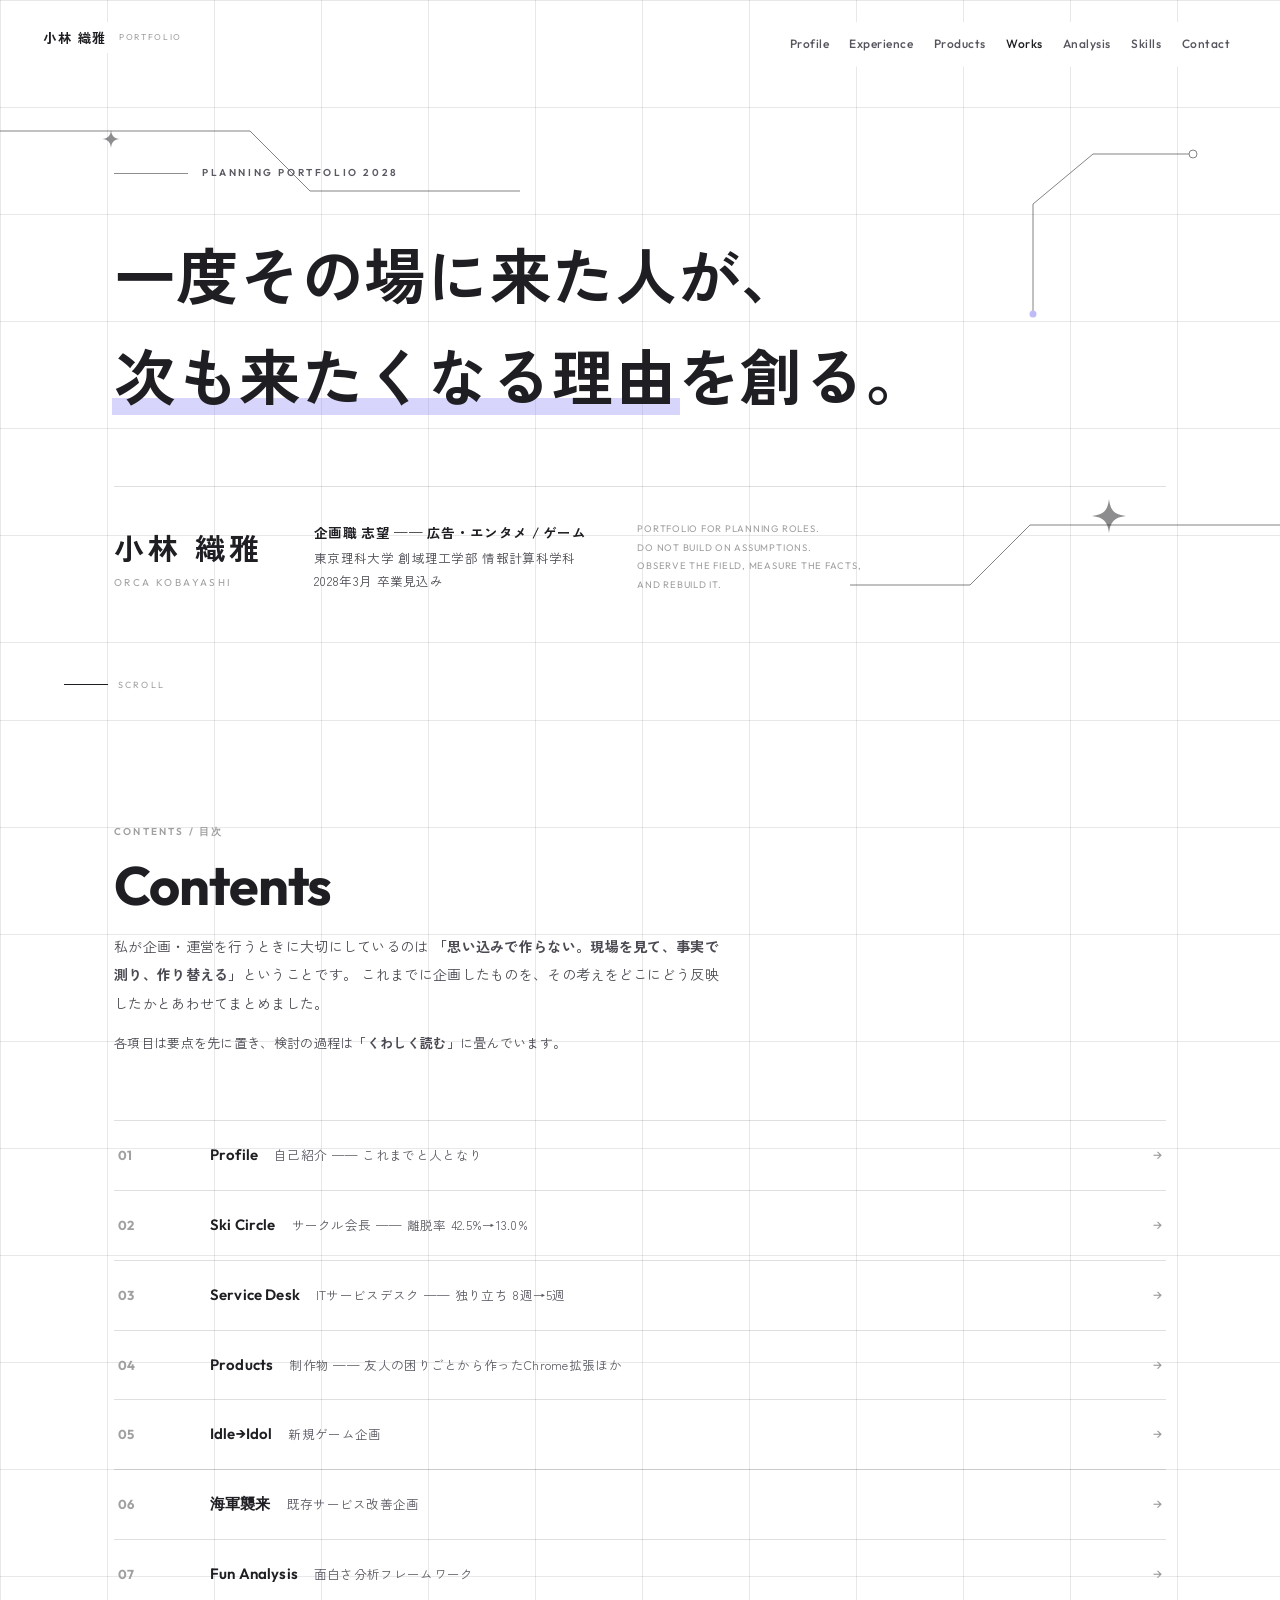
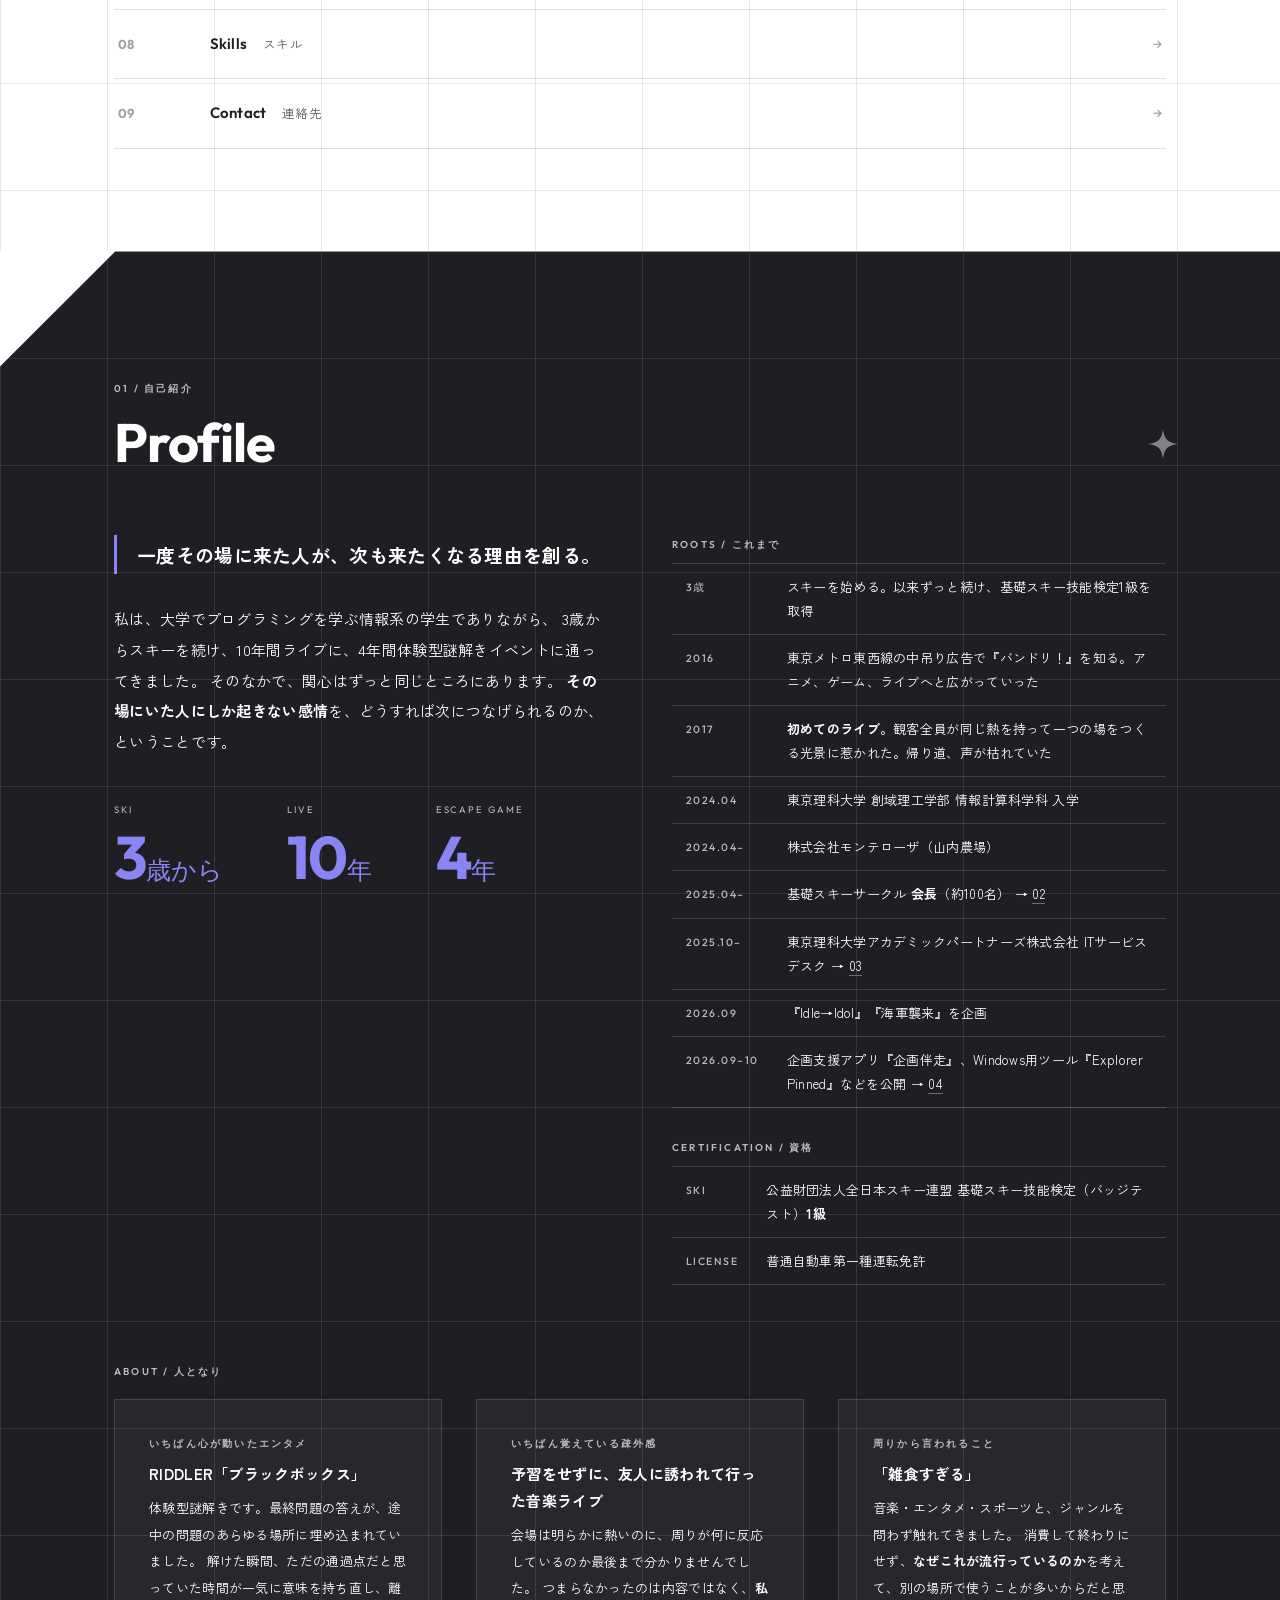
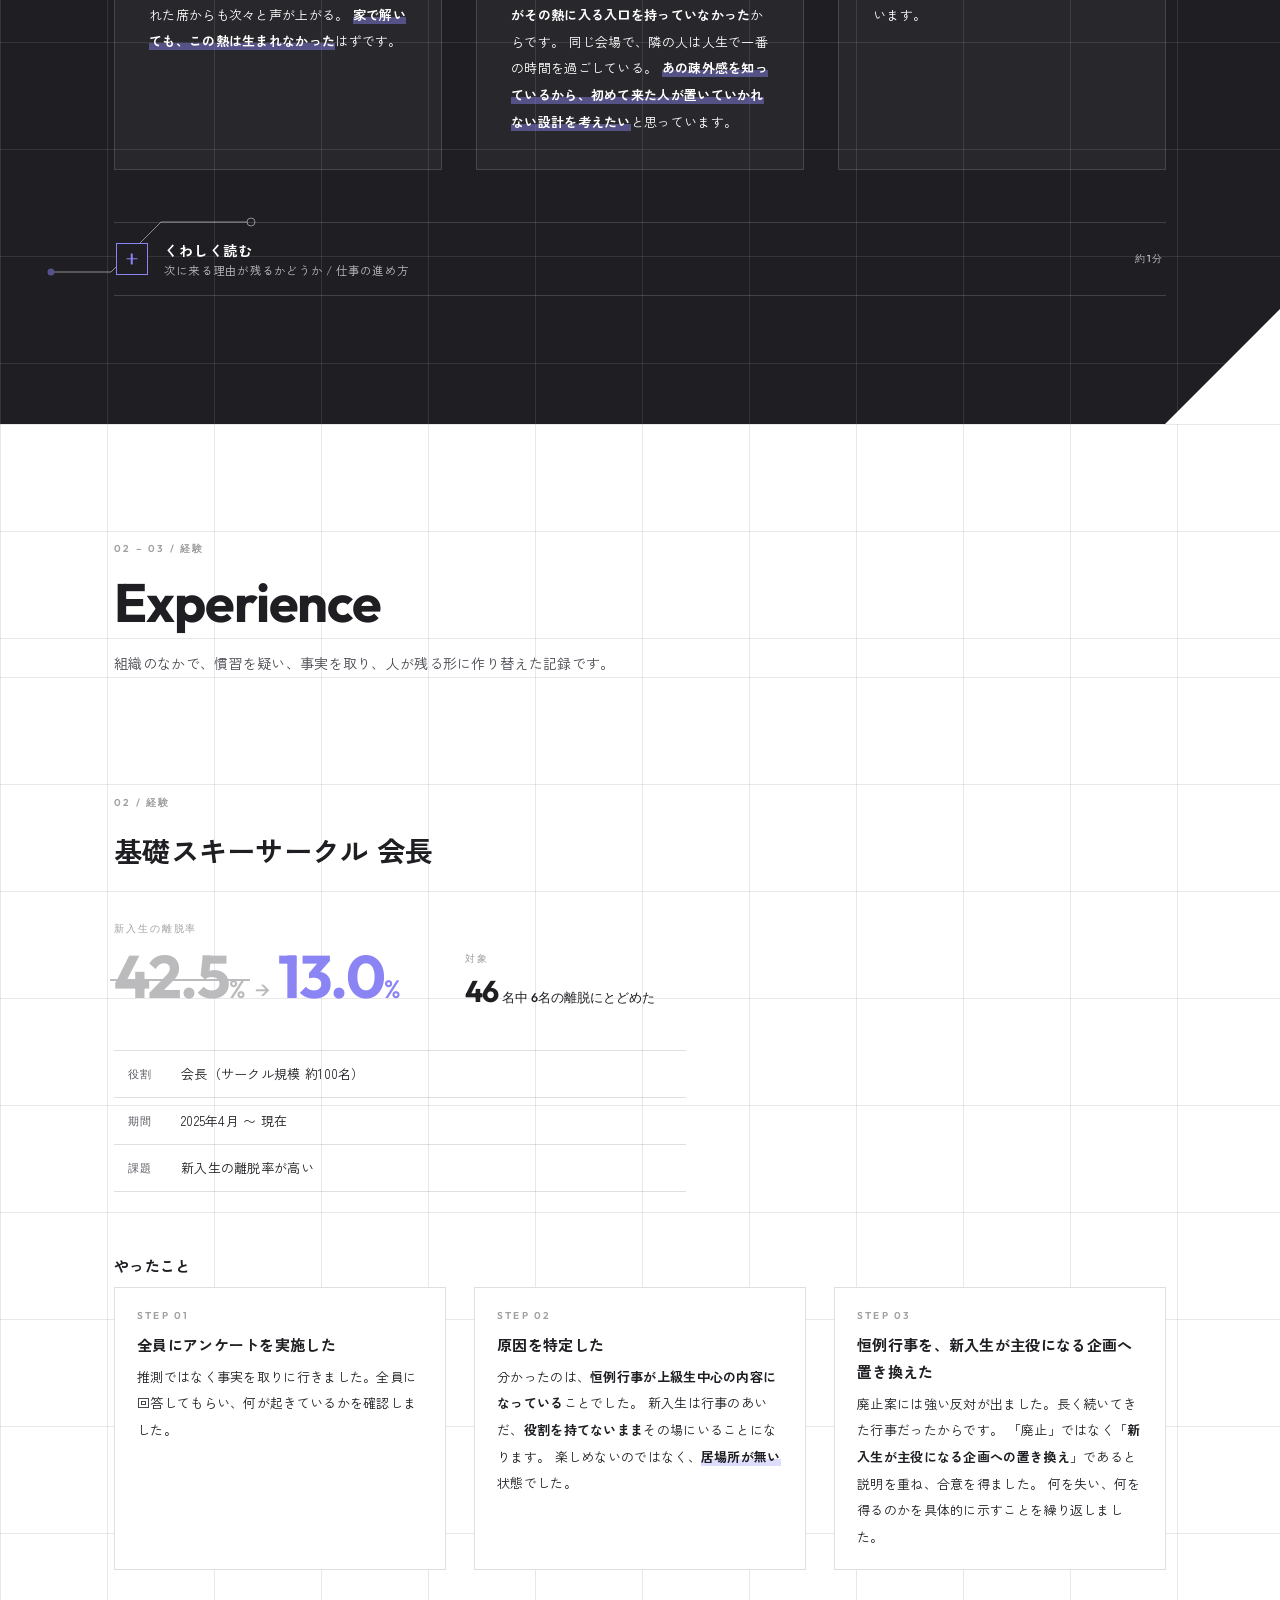
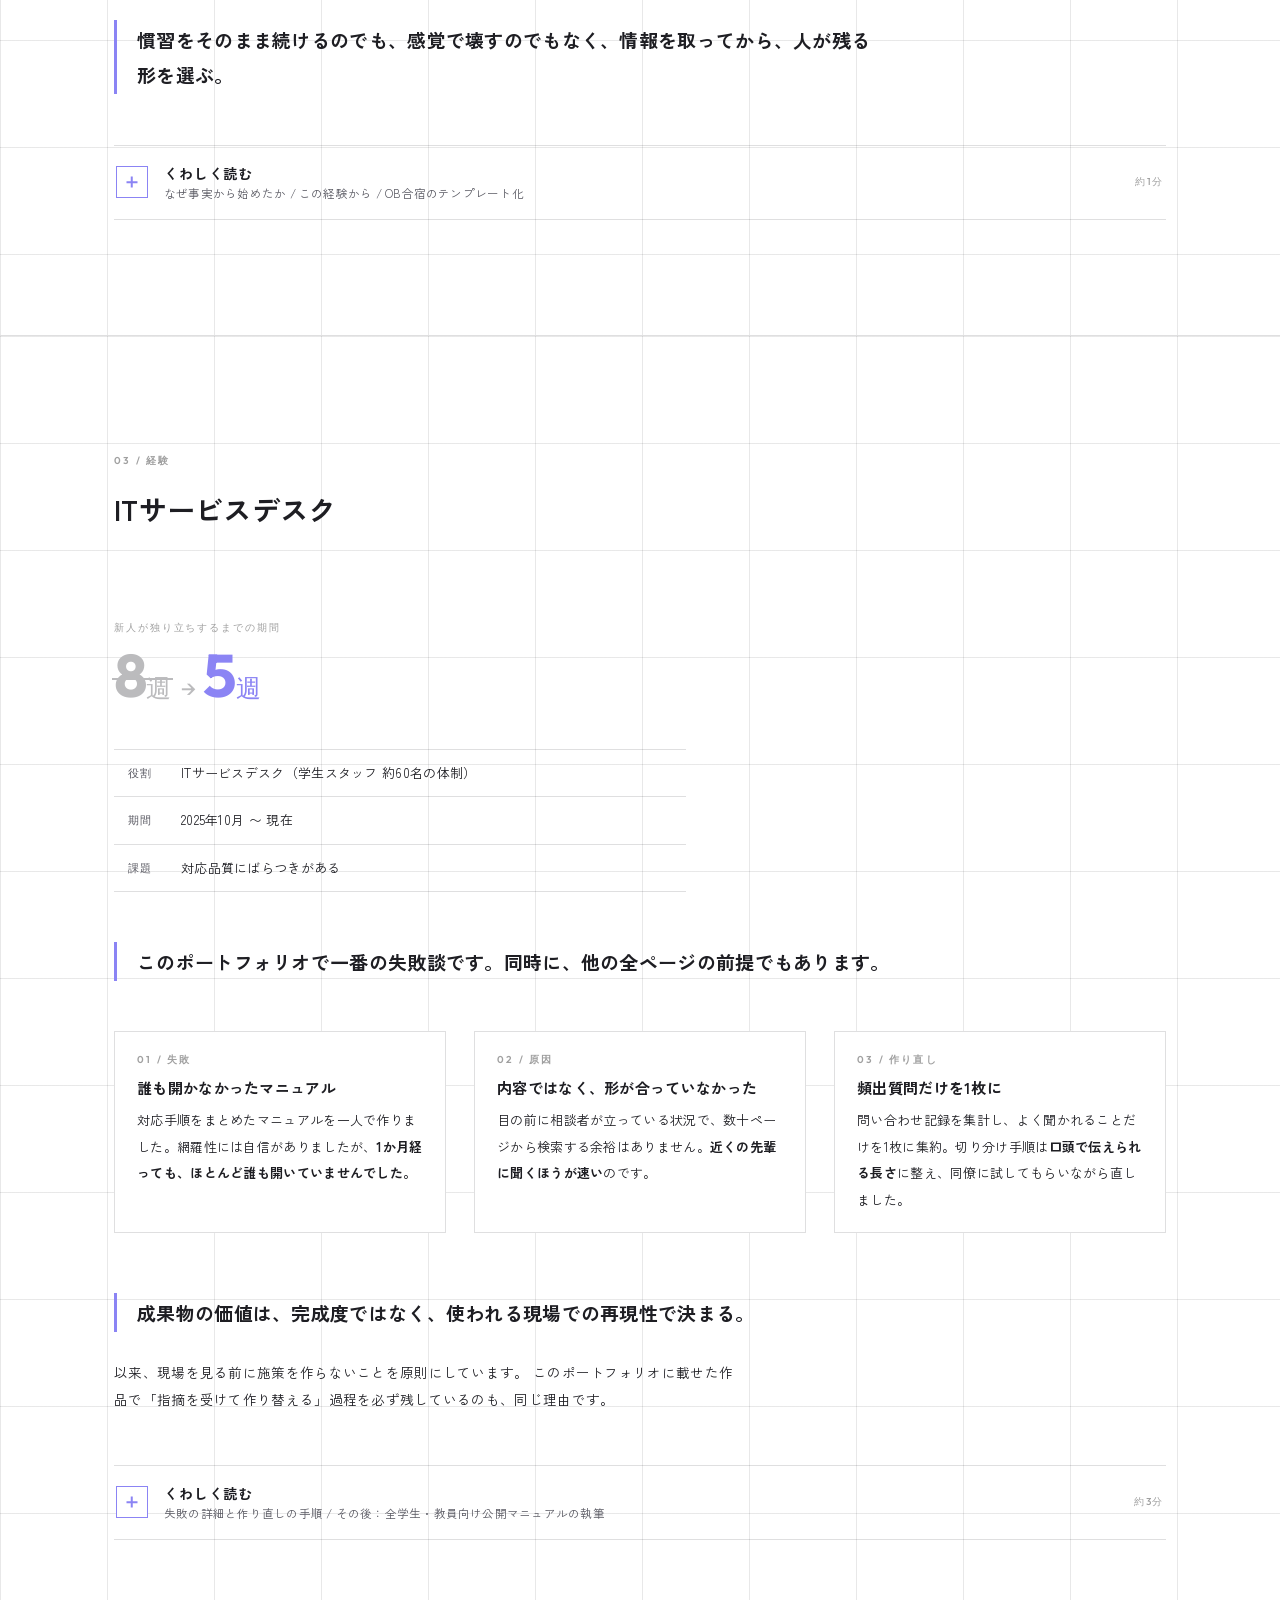
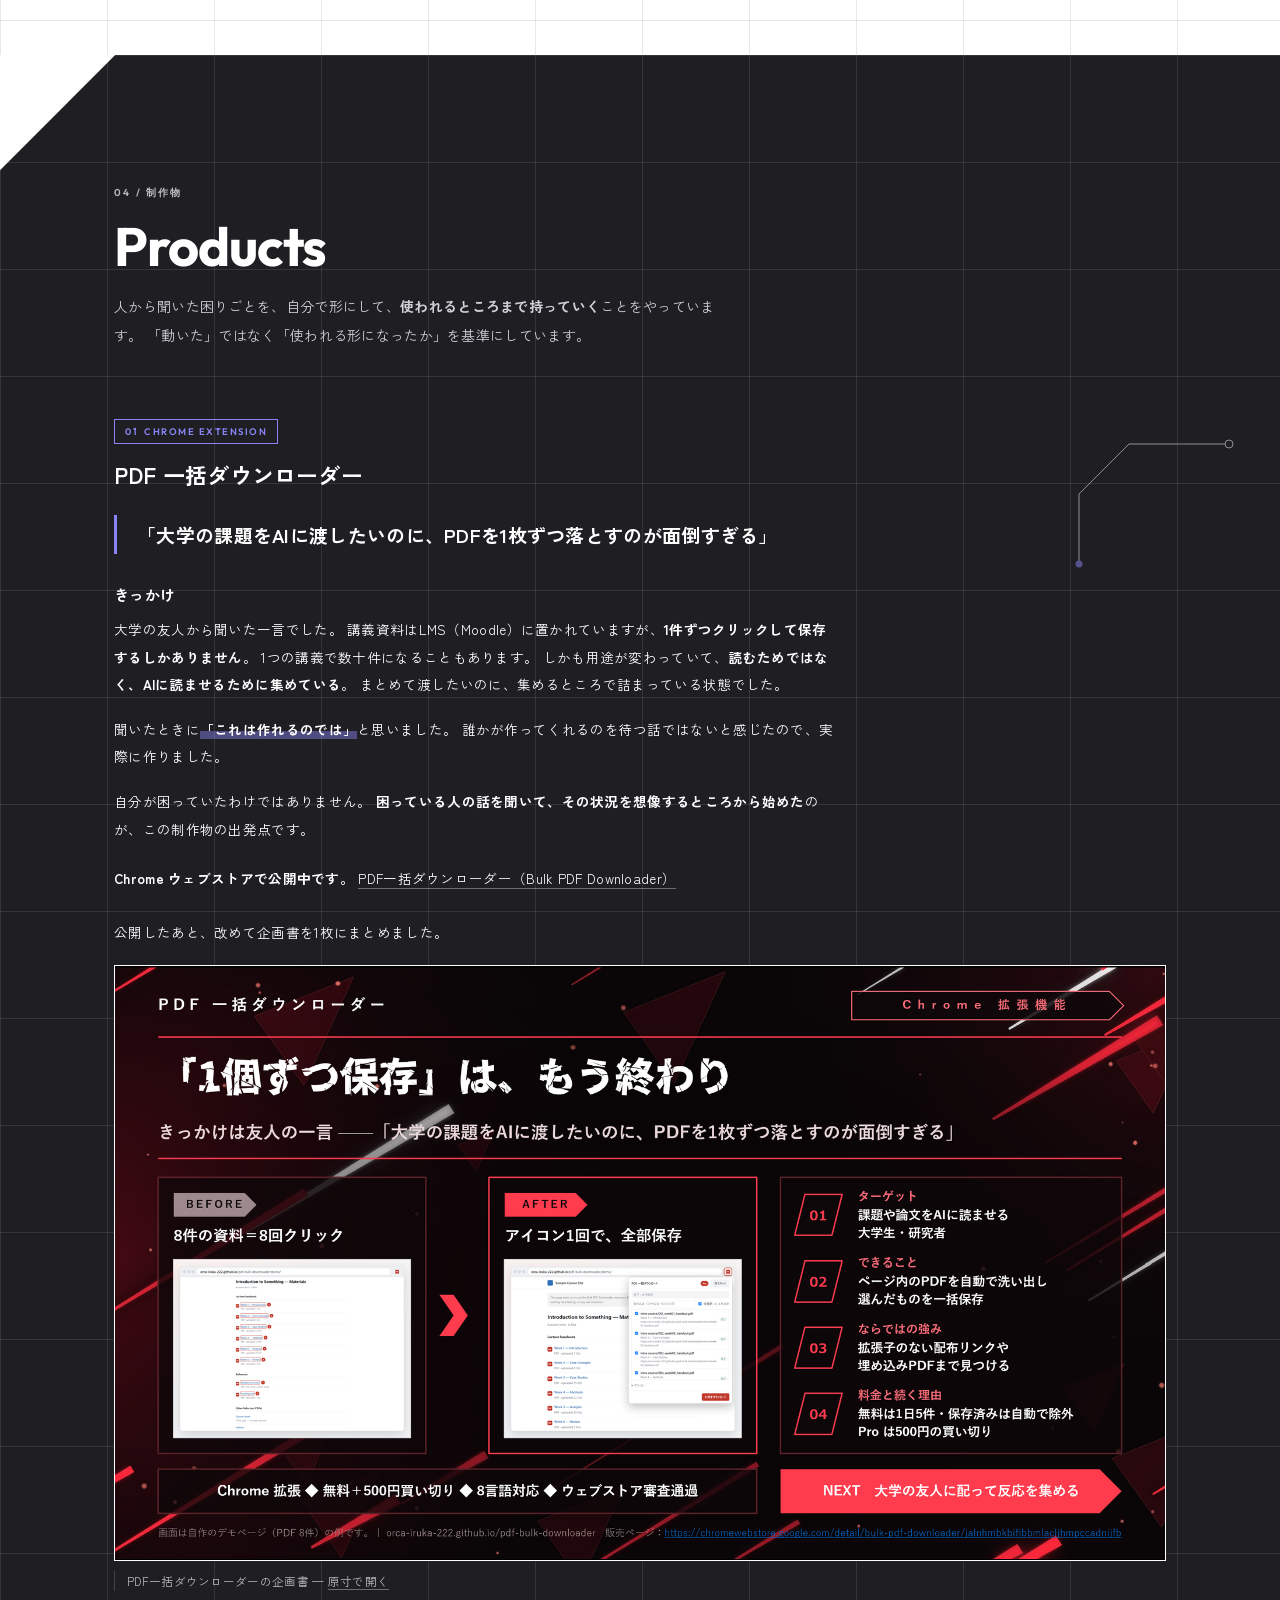
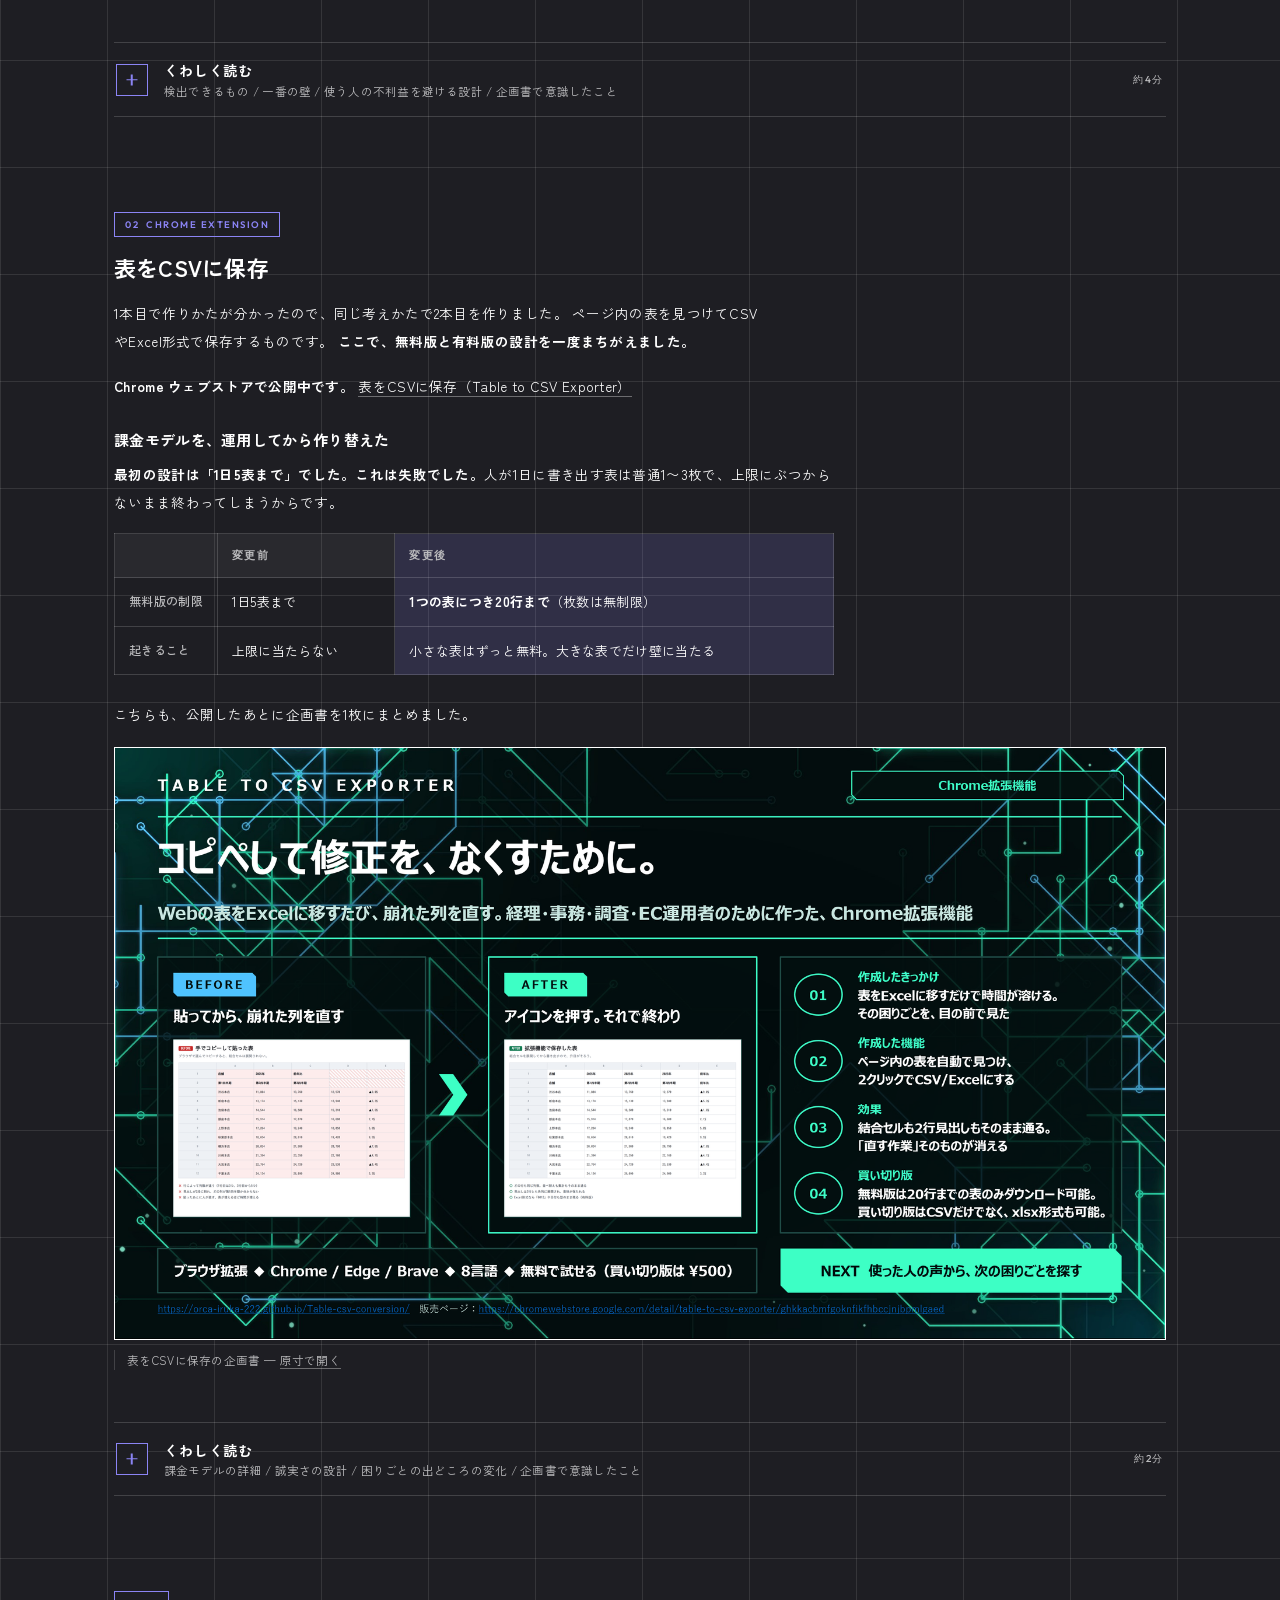
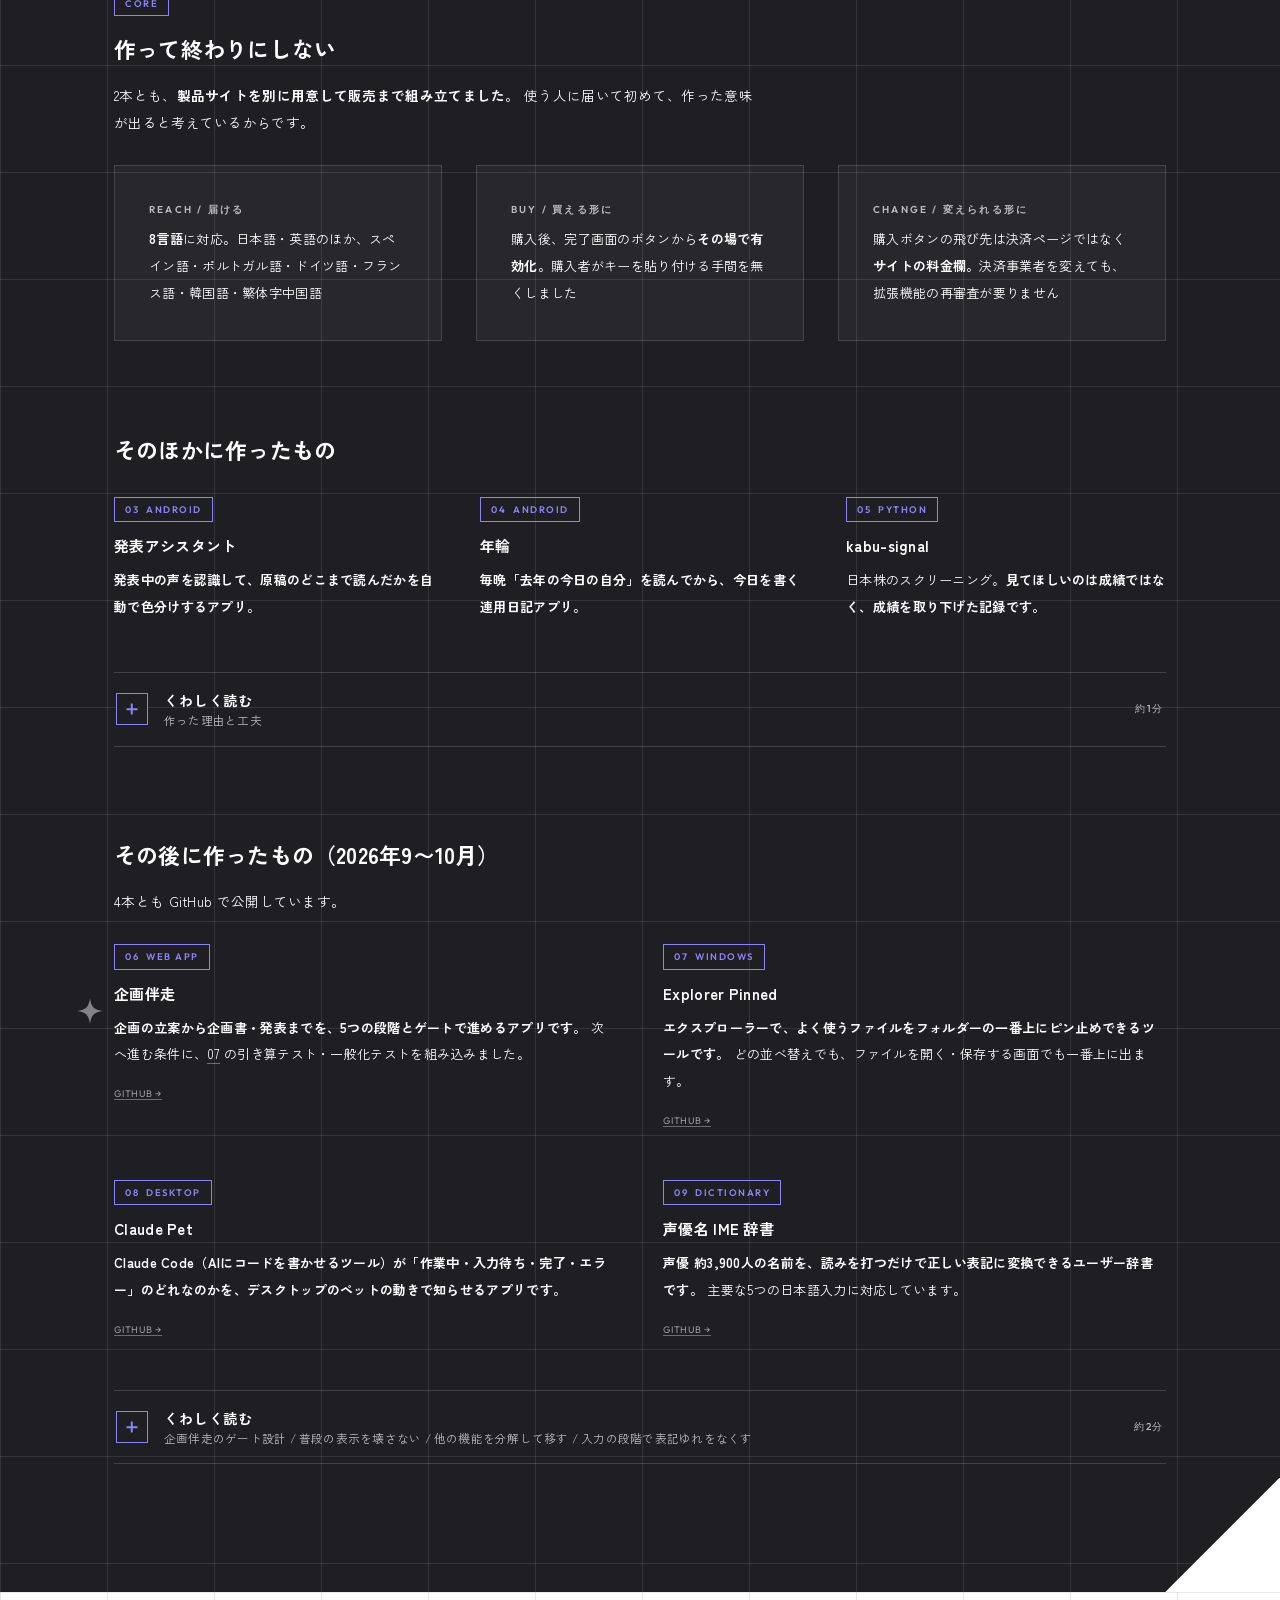
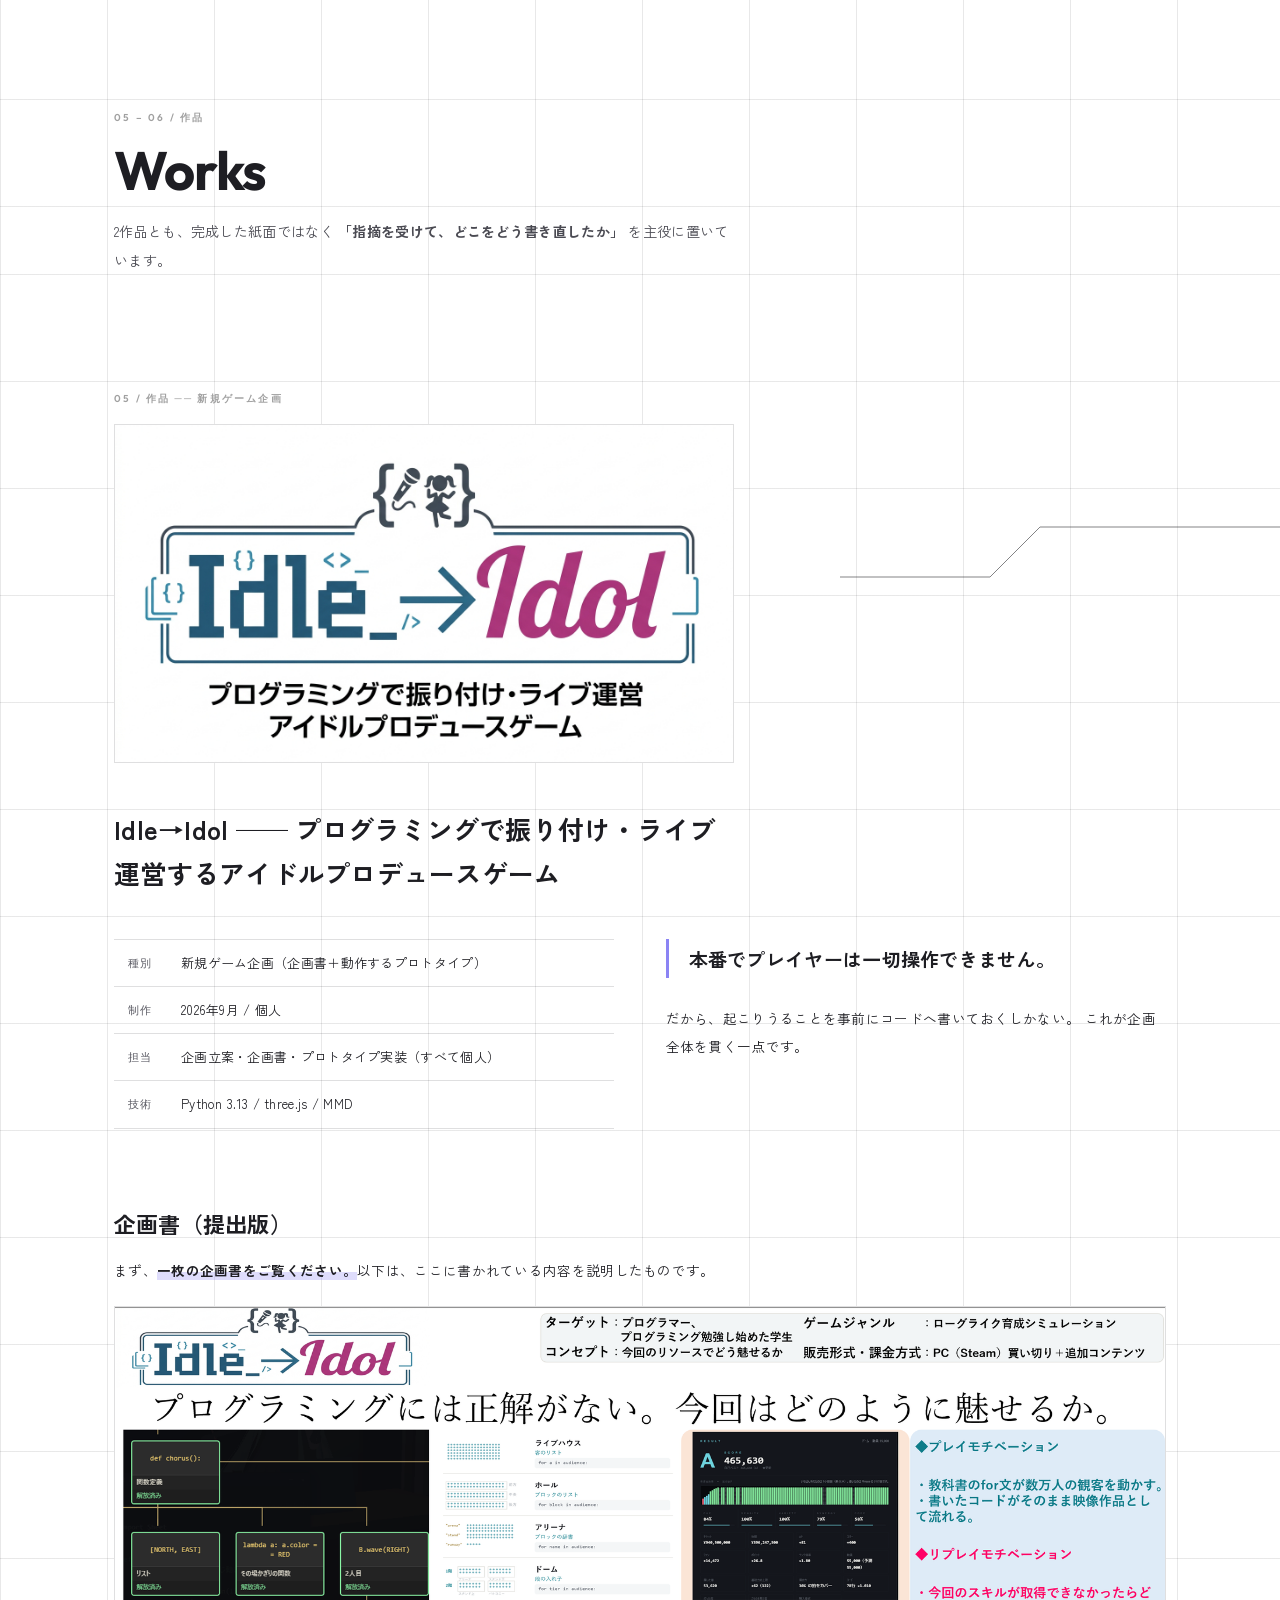
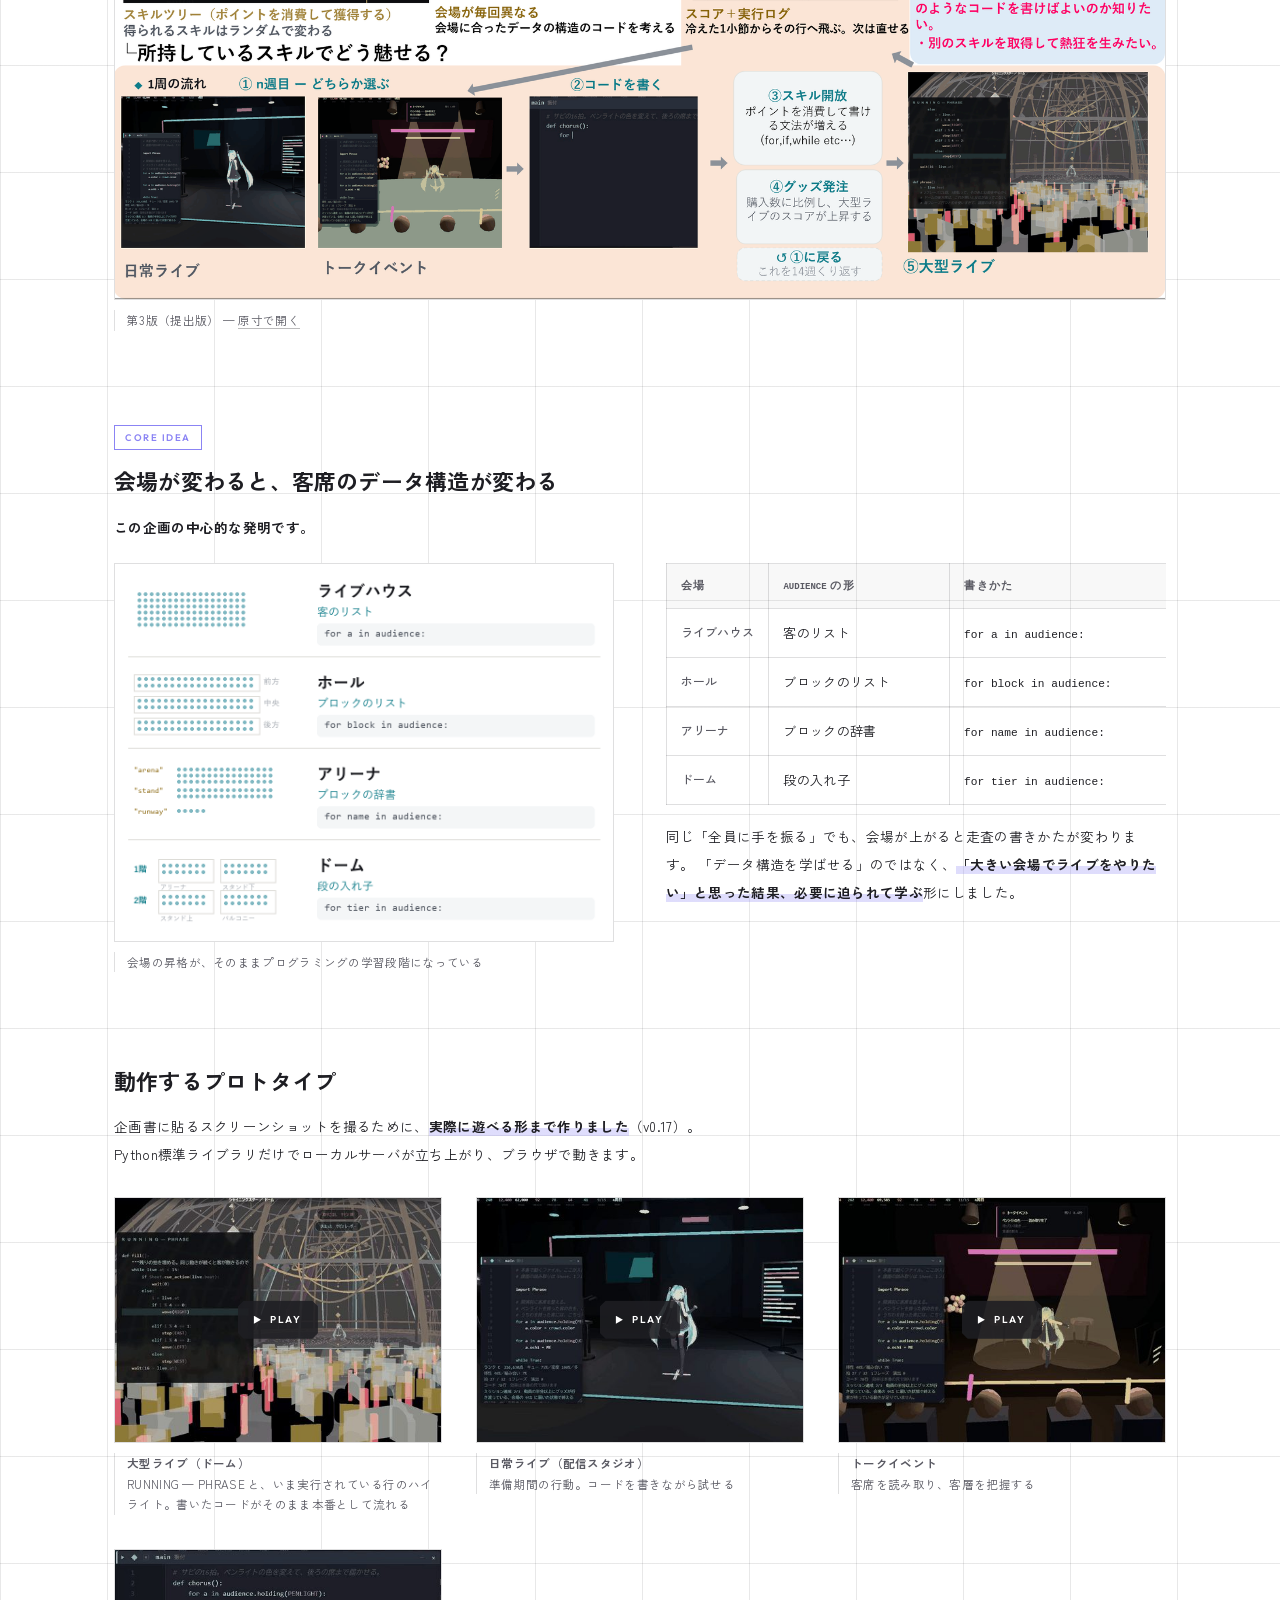
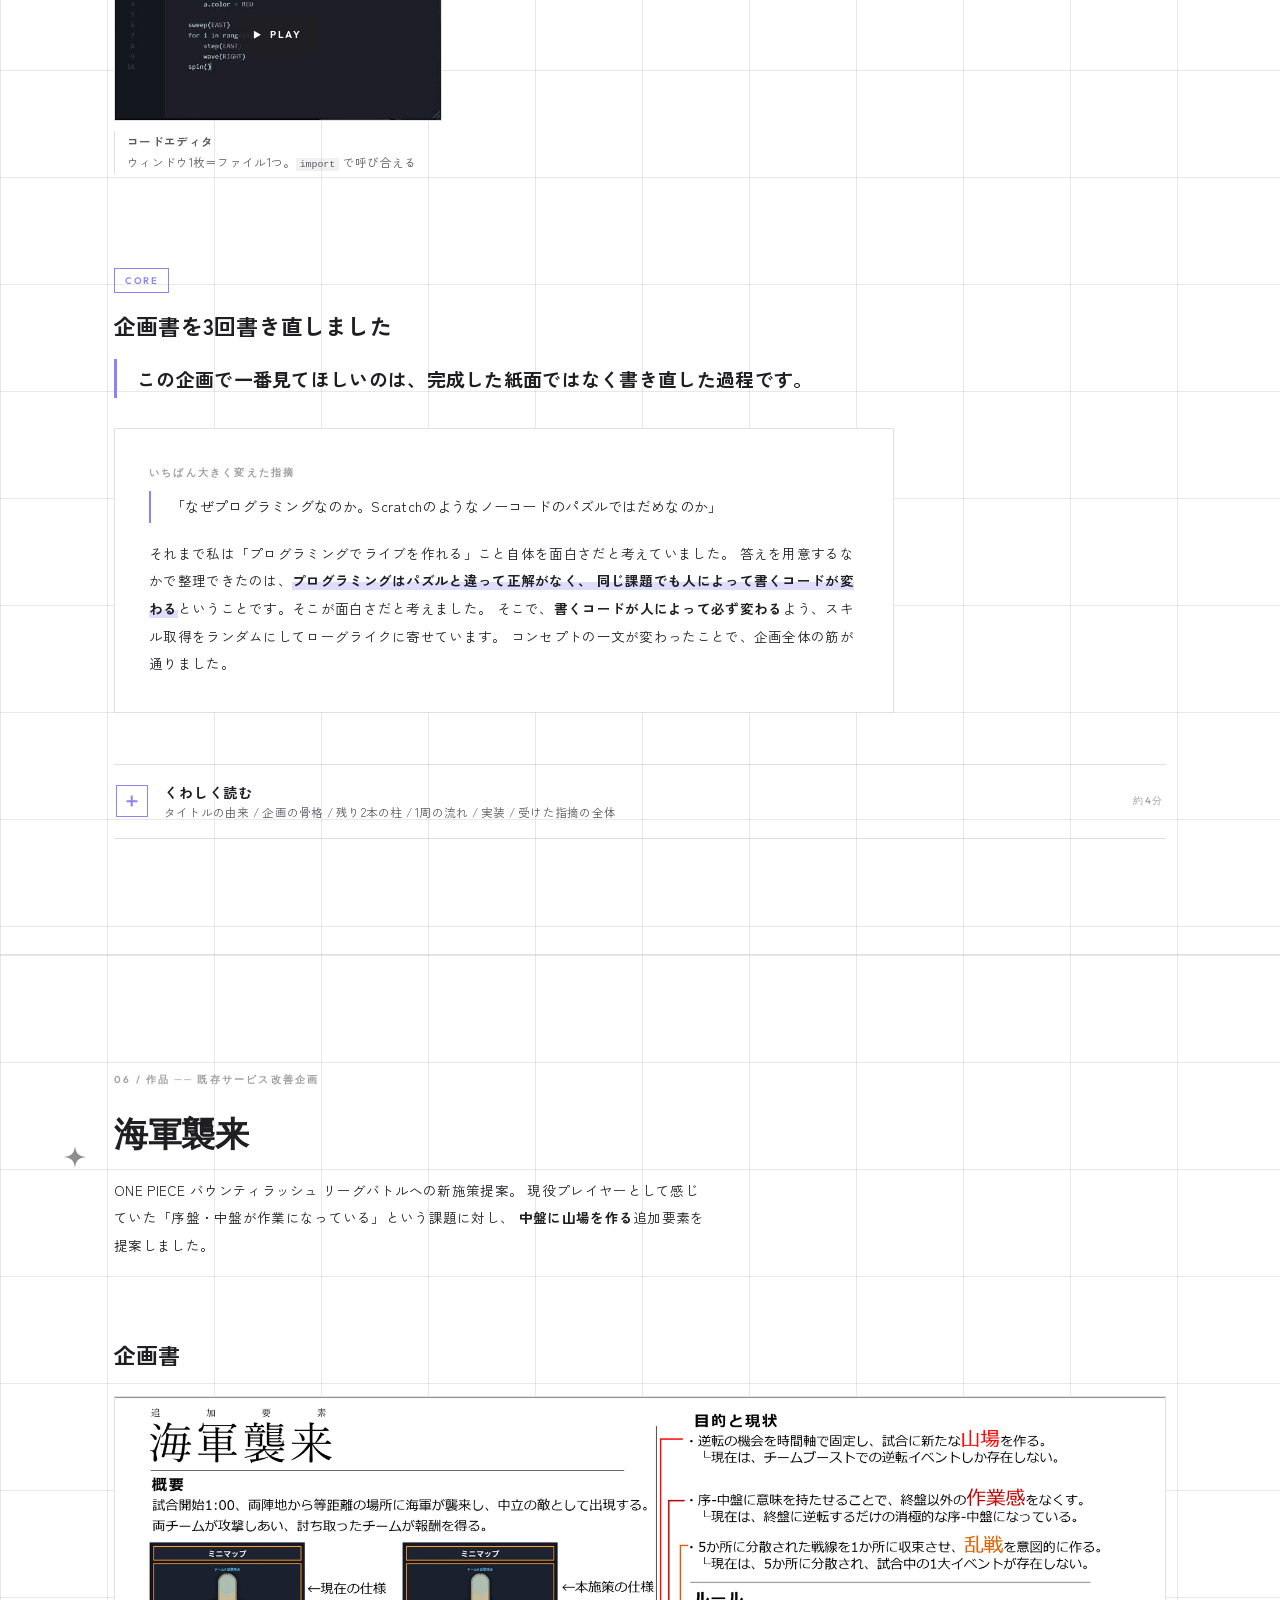
==== commit be230a03: "ライブ歴を10年に更新し、2026年9〜10月に公開した制作物4本を追加 - 自己紹介: ライブを8年→10年（2016年〜）に。年表に制作物の公開を追加 - 制作物: 企画伴走 / Explorer" ====
--- a/index-ad.html
+++ b/index-ad.html
@@ -168,13 +168,13 @@
         </p>
         <p>
           私は、大学でプログラミングを学ぶ情報系の学生でありながら、
-          3歳からスキーを続け、8年間ライブに、4年間体験型謎解きイベントに通ってきました。
+          3歳からスキーを続け、10年間ライブに、4年間体験型謎解きイベントに通ってきました。
           そのなかで、関心はずっと同じところにあります。
           <strong>その場にいた人にしか起きない感情</strong>を、どうすれば次につなげられるのか、ということです。
         </p>
         <div class="stats" style="margin-top:clamp(26px,4vw,42px)">
           <div class="stat"><div class="lab">Ski</div><div class="val"><span class="to">3<small>歳から</small></span></div></div>
-          <div class="stat"><div class="lab">Live</div><div class="val"><span class="to">8<small>年</small></span></div></div>
+          <div class="stat"><div class="lab">Live</div><div class="val"><span class="to">10<small>年</small></span></div></div>
           <div class="stat"><div class="lab">Escape Game</div><div class="val"><span class="to">4<small>年</small></span></div></div>
         </div>
       </div>
@@ -190,6 +190,7 @@
           <tr><th>2025.04&ndash;</th><td>基礎スキーサークル <strong>会長</strong>（約100名） → <a href="#exp-ski" style="border-bottom:1px solid rgba(255,255,255,.35)">02</a></td></tr>
           <tr><th>2025.10&ndash;</th><td>東京理科大学アカデミックパートナーズ株式会社 ITサービスデスク → <a href="#exp-desk" style="border-bottom:1px solid rgba(255,255,255,.35)">03</a></td></tr>
           <tr><th>2026.09</th><td>『Idle&rarr;Idol』『海軍襲来』を企画</td></tr>
+          <tr><th>2026.09&ndash;10</th><td>企画支援アプリ『企画伴走』、Windows用ツール『Explorer Pinned』などを公開 → <a href="#products" style="border-bottom:1px solid rgba(255,255,255,.35)">04</a></td></tr>
         </table>
 
         <p class="h-jp" style="margin:30px 0 8px">Certification / 資格</p>
@@ -898,6 +899,118 @@
     </details>
     </div>
 
+    <!-- ===== 06-09 2026.09-10 ===== -->
+    <div class="rv" style="margin-top:clamp(50px,7vw,96px)">
+      <h3 class="t">その後に作ったもの（2026年9〜10月）</h3>
+      <p style="font-size:13.5px;max-width:48em">
+        4本とも GitHub で公開しています。
+      </p>
+      <div style="display:grid;grid-template-columns:repeat(auto-fit,minmax(min(100%,400px),1fr));gap:clamp(24px,4vw,46px);margin-top:24px">
+        <div>
+          <p class="tag v" style="margin-bottom:10px">06 &nbsp;Web App</p>
+          <h4 class="t">企画伴走</h4>
+          <p style="font-size:13px">
+            <strong>企画の立案から企画書・発表までを、5つの段階とゲートで進めるアプリです。</strong>
+            次へ進む条件に、<a href="#analysis" style="border-bottom:1px solid rgba(255,255,255,.35)">07</a> の引き算テスト・一般化テストを組み込みました。
+          </p>
+          <p class="micro" style="margin:0"><a href="https://github.com/ORCA-IRUKA-222/plan_support_app" target="_blank" rel="noopener" style="border-bottom:1px solid rgba(255,255,255,.35)">GitHub &rarr;</a></p>
+        </div>
+        <div>
+          <p class="tag v" style="margin-bottom:10px">07 &nbsp;Windows</p>
+          <h4 class="t">Explorer Pinned</h4>
+          <p style="font-size:13px">
+            <strong>エクスプローラーで、よく使うファイルをフォルダーの一番上にピン止めできるツールです。</strong>
+            どの並べ替えでも、ファイルを開く・保存する画面でも一番上に出ます。
+          </p>
+          <p class="micro" style="margin:0"><a href="https://github.com/ORCA-IRUKA-222/explorer-pinned" target="_blank" rel="noopener" style="border-bottom:1px solid rgba(255,255,255,.35)">GitHub &rarr;</a></p>
+        </div>
+        <div>
+          <p class="tag v" style="margin-bottom:10px">08 &nbsp;Desktop</p>
+          <h4 class="t">Claude Pet</h4>
+          <p style="font-size:13px">
+            <strong>Claude Code（AIにコードを書かせるツール）が「作業中・入力待ち・完了・エラー」のどれなのかを、デスクトップのペットの動きで知らせるアプリです。</strong>
+          </p>
+          <p class="micro" style="margin:0"><a href="https://github.com/ORCA-IRUKA-222/claude_pet" target="_blank" rel="noopener" style="border-bottom:1px solid rgba(255,255,255,.35)">GitHub &rarr;</a></p>
+        </div>
+        <div>
+          <p class="tag v" style="margin-bottom:10px">09 &nbsp;Dictionary</p>
+          <h4 class="t">声優名 IME 辞書</h4>
+          <p style="font-size:13px">
+            <strong>声優 約3,900人の名前を、読みを打つだけで正しい表記に変換できるユーザー辞書です。</strong>
+            主要な5つの日本語入力に対応しています。
+          </p>
+          <p class="micro" style="margin:0"><a href="https://github.com/ORCA-IRUKA-222/seiyu_ime_dictionary" target="_blank" rel="noopener" style="border-bottom:1px solid rgba(255,255,255,.35)">GitHub &rarr;</a></p>
+        </div>
+      </div>
+    </div>
+
+    <details class="more">
+      <summary><span class="ic" aria-hidden="true"></span><span class="lbl"><b><span class="o">くわしく読む</span><span class="c">閉じる</span></b><span class="sub">企画伴走のゲート設計 / 普段の表示を壊さない / 他の機能を分解して移す / 入力の段階で表記ゆれをなくす</span></span><span class="min">約2分</span></summary>
+      <div class="more-body">
+    <div>
+      <h3 class="t">企画伴走 ── 「収束させる作業」を段階に分ける</h3>
+      <div style="display:grid;grid-template-columns:repeat(auto-fit,minmax(min(100%,320px),1fr));gap:clamp(24px,4vw,52px);align-items:start">
+        <div>
+          <p style="font-size:13.5px">
+            企画書づくりは書く作業ではなく、<strong>収束させる作業</strong>だと考えています。
+            段階ごとに次へ進んでいい条件を決めておくと、手戻りが減ります。
+            アプリは各ゲートを<strong>判定できる範囲で自動判定</strong>し、残りをチェックリストにします
+            （「種が30個以上あるか」「核が60字以内か」など）。
+          </p>
+          <p style="font-size:13.5px">
+            弱点をすべて潰すのではなく、<span class="mark">1つ残して「それでもやる理由」を書く欄</span>を設けました。
+            全部潰した企画書は安全ですが、面白くないからです。
+            <a href="#work-kaigun" style="border-bottom:1px solid rgba(255,255,255,.35)">06</a> で「詰めすぎて面白さが弱くなっていた」と気づいたことと、同じ向きの設計です。
+          </p>
+        </div>
+        <div class="tbl-scroll">
+          <table class="cmp">
+            <thead><tr><th>段階</th><th>次へ進む条件</th></tr></thead>
+            <tbody>
+              <tr><th>種を出す</th><td>人に話したくなる種が3つ以上</td></tr>
+              <tr><th>核を決める</th><td>一文で言えて、聞いた人が絵を想像できる</td></tr>
+              <tr class="hi"><th>骨格を検証</th><td><strong>引き算テストと一般化テストを通過</strong></td></tr>
+              <tr><th>書面化</th><td>冒頭30秒で「面白そう」と思わせられる</td></tr>
+            </tbody>
+          </table>
+        </div>
+      </div>
+    </div>
+
+    <div style="display:grid;grid-template-columns:repeat(auto-fit,minmax(min(100%,300px),1fr));gap:clamp(20px,3vw,40px);margin-top:clamp(36px,5vw,60px)">
+      <div class="card">
+        <h4 class="t">Explorer Pinned ── 普段の表示を壊さない</h4>
+        <ul style="font-size:13px;padding-left:1.2em;margin:0">
+          <li>エクスプローラー本体もファイルも<strong>書き換えません</strong>（名前も更新日時も変わらない）</li>
+          <li>ウィンドウの「ピン止め オン / オフ」で、<strong>いつでも普段の表示に戻せます</strong>。ピン止めは残ります</li>
+          <li>ダウンロードのように日付で分かれているフォルダーでは、ピン止めの下も「今日」「昨日」…のまま並べます</li>
+          <li>GitHub Actions 上で、<strong>本物のエクスプローラーを使って毎回テスト</strong>しています</li>
+        </ul>
+      </div>
+      <div class="card">
+        <h4 class="t">Claude Pet ── 他の機能を分解して移す</h4>
+        <p style="font-size:13px">
+          別のAIサービスにある「ペット」機能を、<strong>対応表で1項目ずつ分解してから</strong>作りました。
+          4つの状態、複数セッションの追跡、ミニ表示、ペットから質問を始める機能まで、
+          何がどれに当たるかを先に決めています。
+        </p>
+        <p style="font-size:13px;margin:0">
+          複数の作業が並んでいるときは、<span class="mark">いちばん急ぐものを吹き出しに出します</span>。
+        </p>
+      </div>
+      <div class="card">
+        <h4 class="t">声優名 IME 辞書 ── 入力の段階で表記ゆれをなくす</h4>
+        <ul style="font-size:13px;padding-left:1.2em;margin:0">
+          <li>「﨑」「髙」などの<strong>異体字もそのまま</strong>変換されます</li>
+          <li>同姓同名などで読みが複数見つかった約80人は、<strong>どの読みでも変換</strong>できます</li>
+          <li>Excel で開ける一覧も付け、<strong>辞書にない名前を見つける式</strong>まで載せました</li>
+          <li>収録する名前や読みを GitHub 上で直すと、GitHub Actions が辞書を作り直して新しい版を公開します</li>
+        </ul>
+      </div>
+    </div>
+      </div>
+    </details>
+
   </div>
 </section>
 
@@ -1541,8 +1654,11 @@
           <tr><th>Python</th><td>ゲームプロトタイプ、データ分析・バックテスト</td></tr>
           <tr><th>JavaScript</th><td>Chrome拡張（Manifest V3）</td></tr>
           <tr><th>Kotlin</th><td>Androidアプリ（Jetpack Compose / Room）</td></tr>
+          <tr><th>TypeScript</th><td>Webアプリ（PWA・端末間の同期）</td></tr>
+          <tr><th>C++</th><td>Windowsツール（エクスプローラーとファイル選択画面の拡張）</td></tr>
+          <tr><th>Electron</th><td>デスクトップアプリ</td></tr>
           <tr><th>PowerPoint</th><td>企画書</td></tr>
-          <tr><th>Git / GitHub</th><td>バージョン管理、GitHub Actions によるビルド</td></tr>
+          <tr><th>Git / GitHub</th><td>バージョン管理、GitHub Actions によるビルド・テスト・リリース</td></tr>
           <tr><th>three.js / MMD</th><td>3D表示（→ <a href="#work-idle" style="border-bottom:1px solid rgba(30,30,35,.3)">05</a>）</td></tr>
         </table>
       </div>
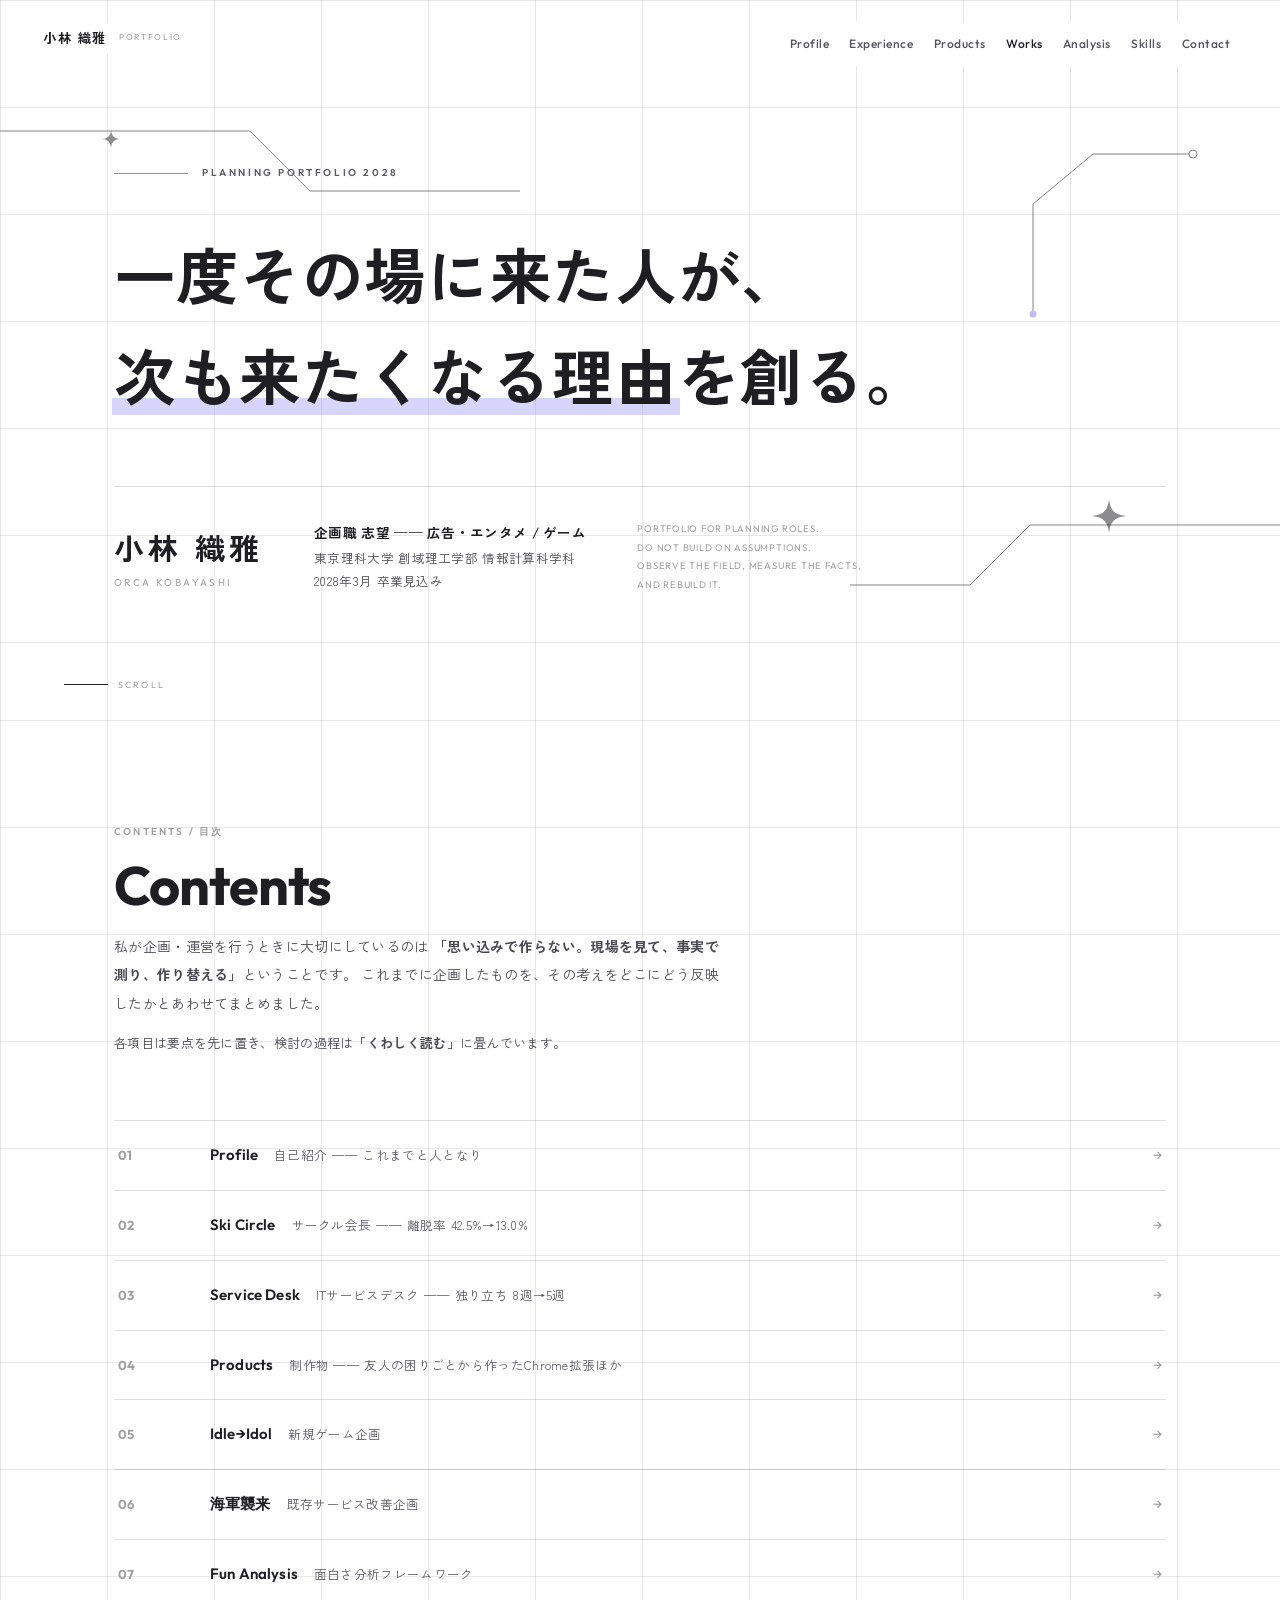
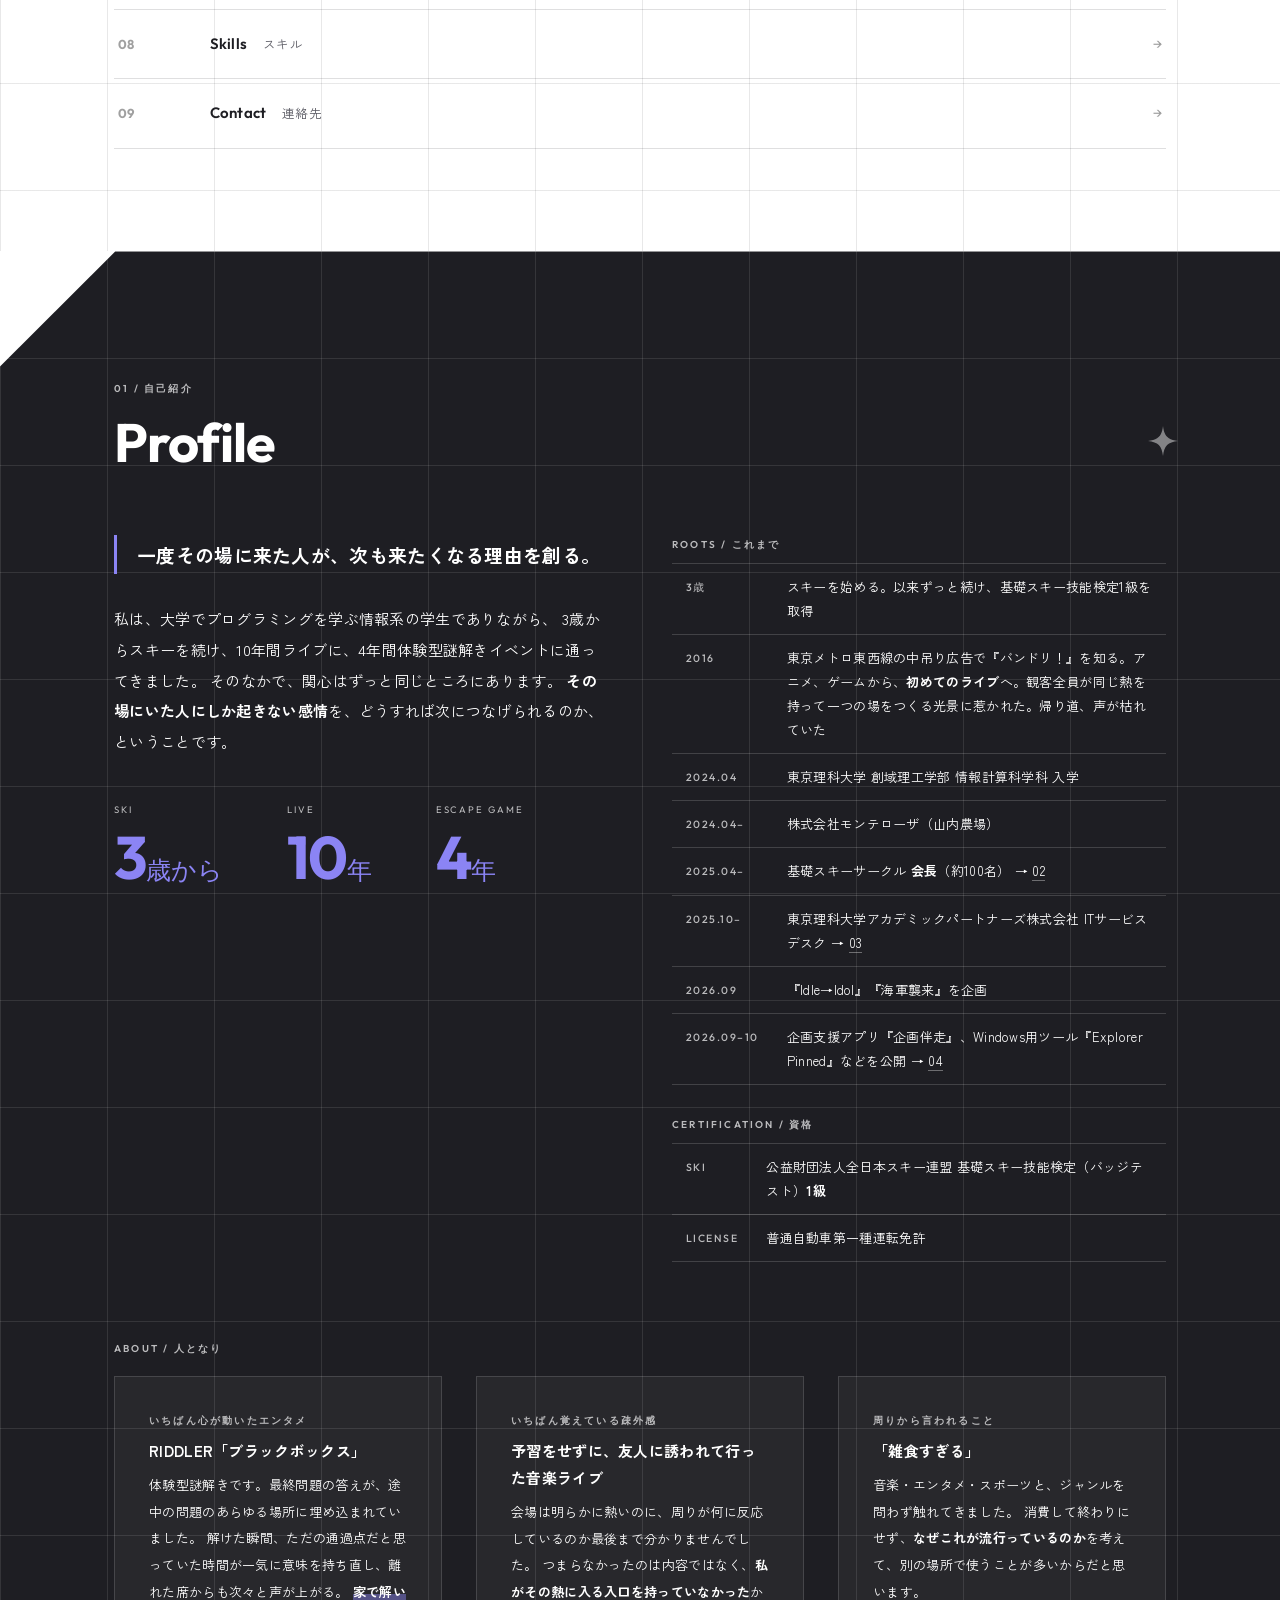
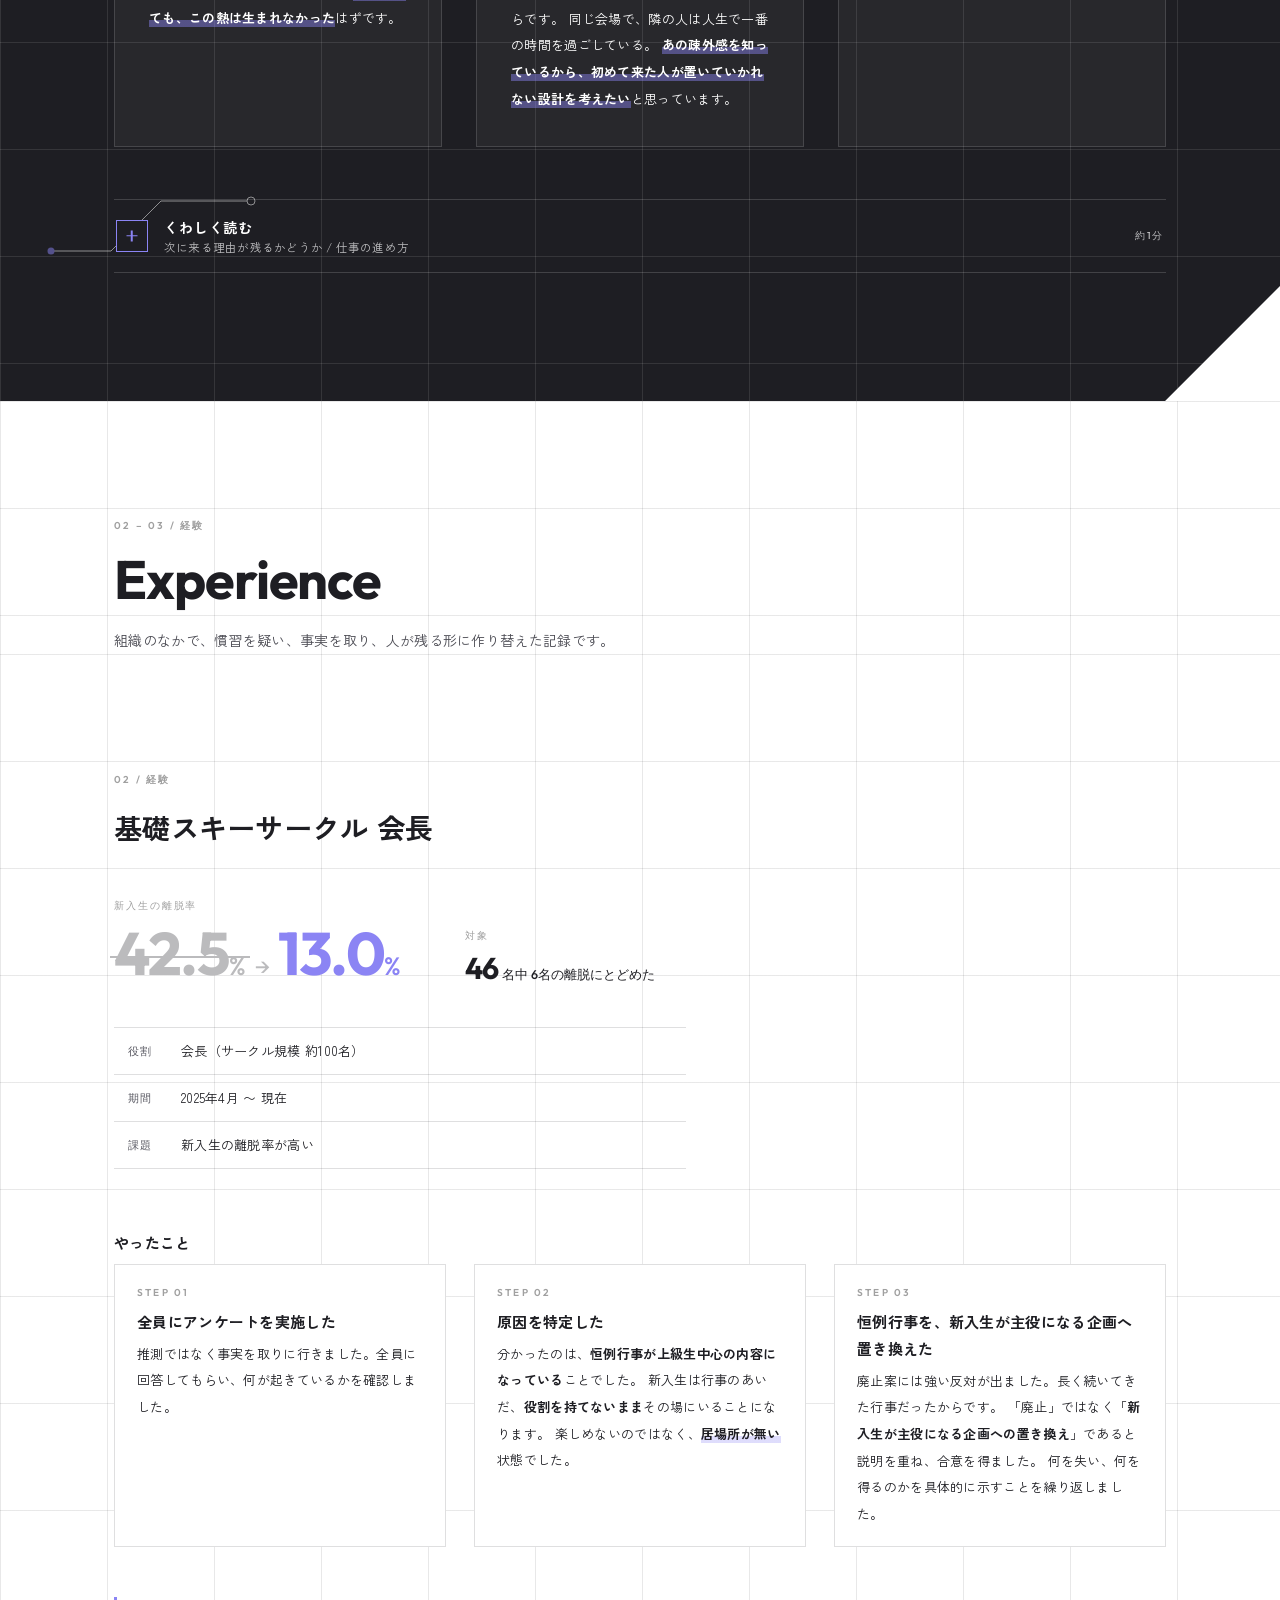
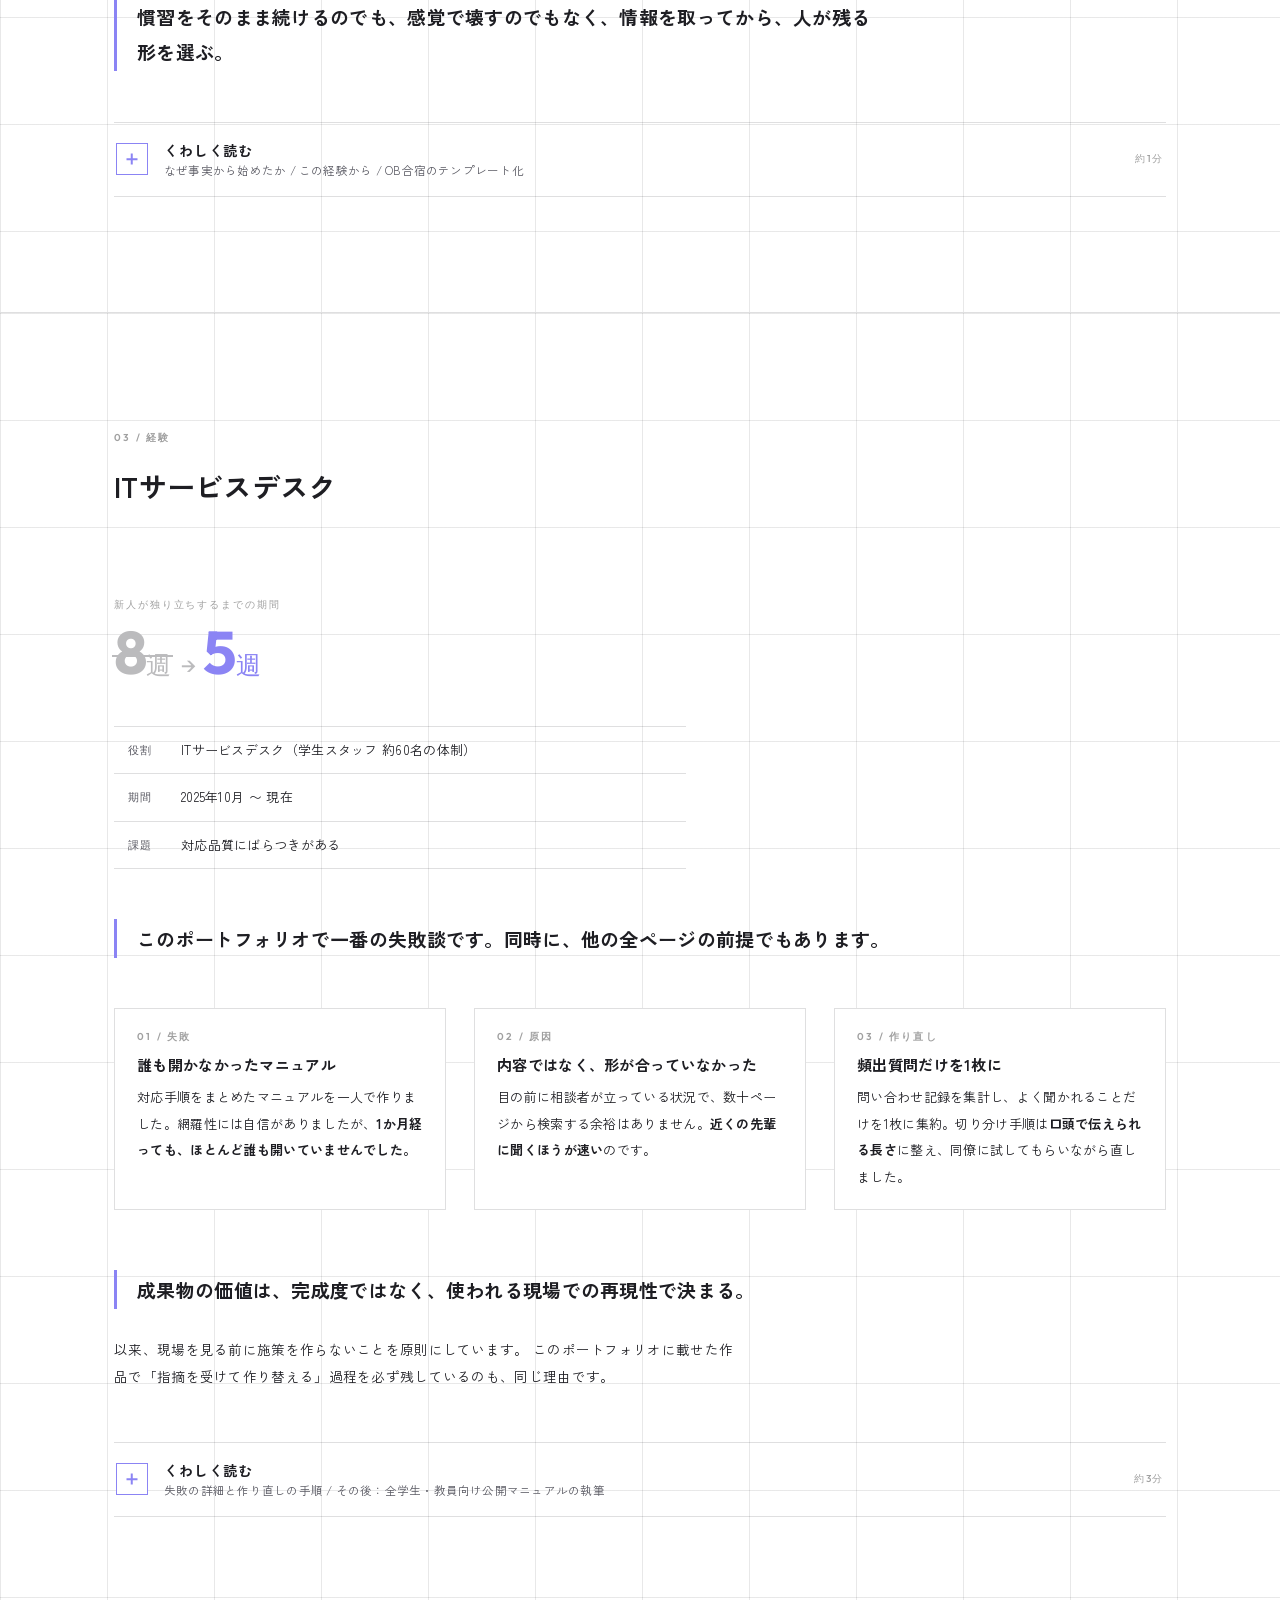
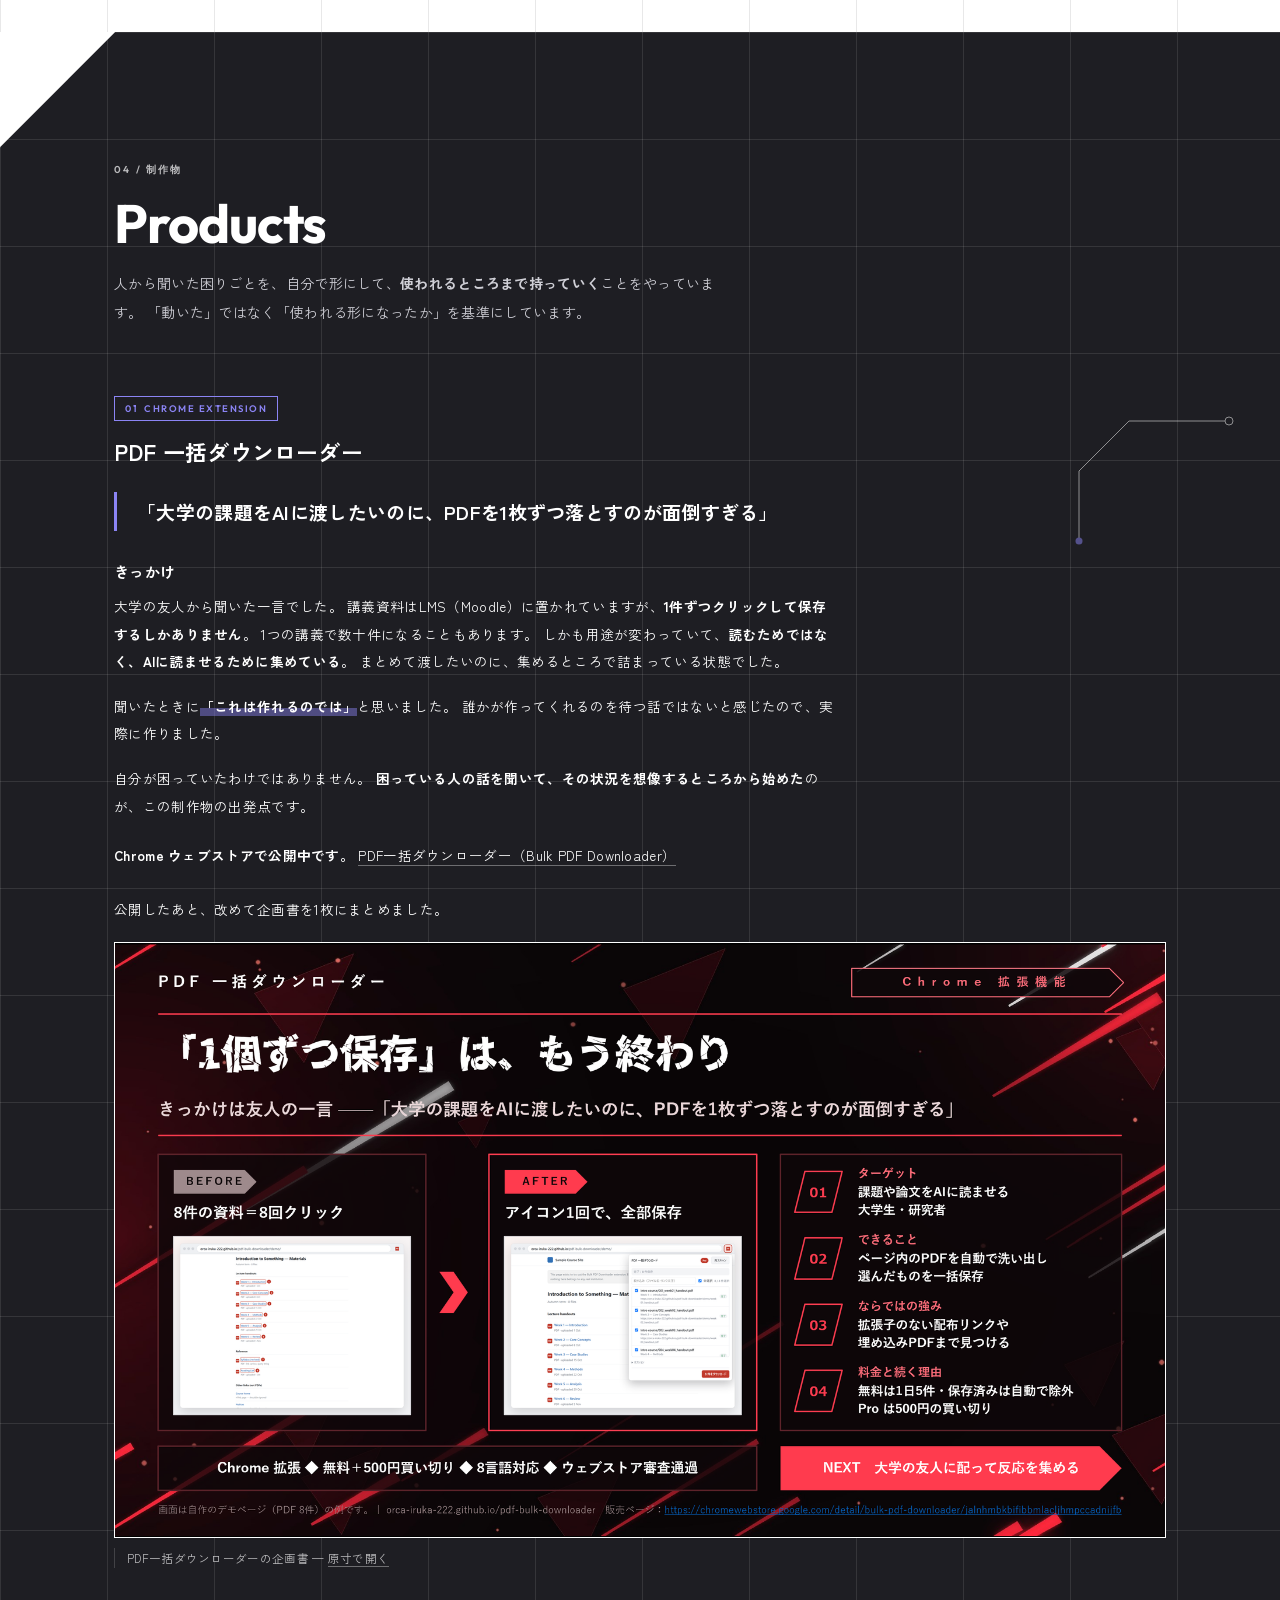
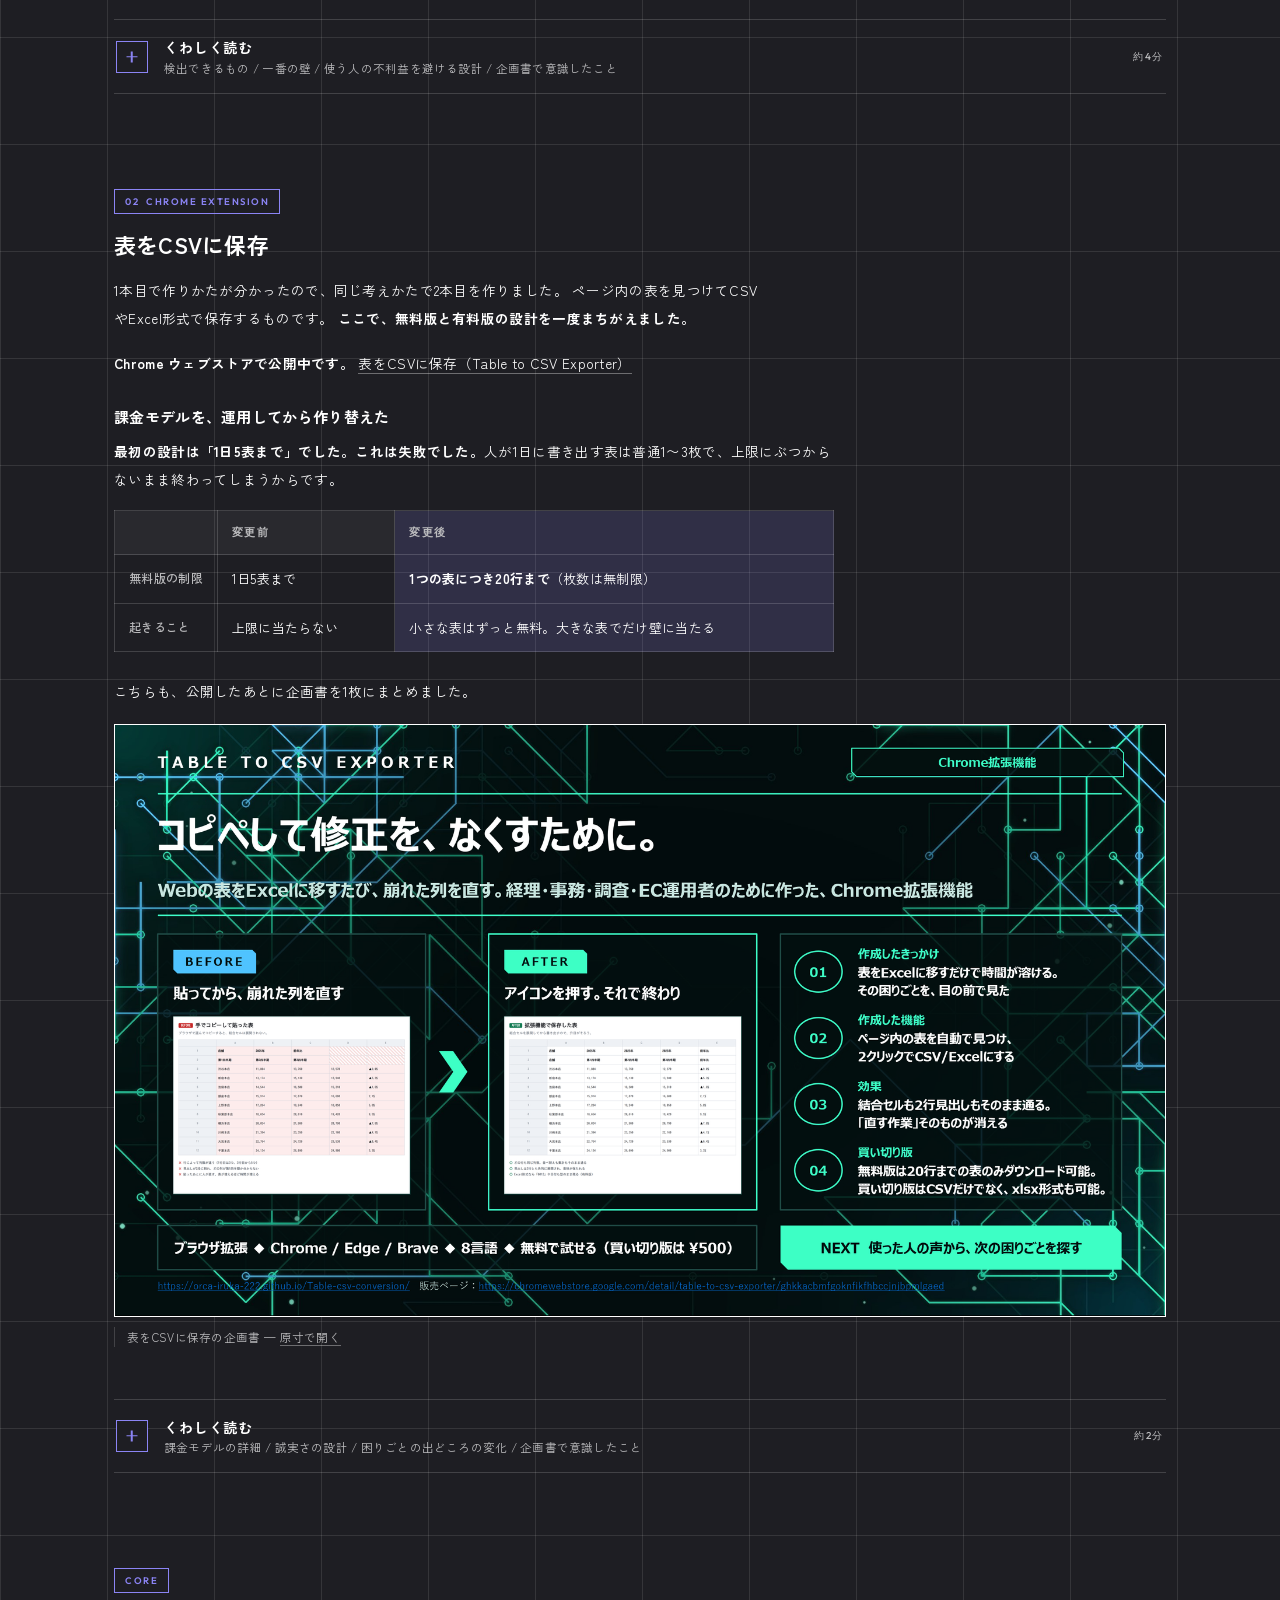
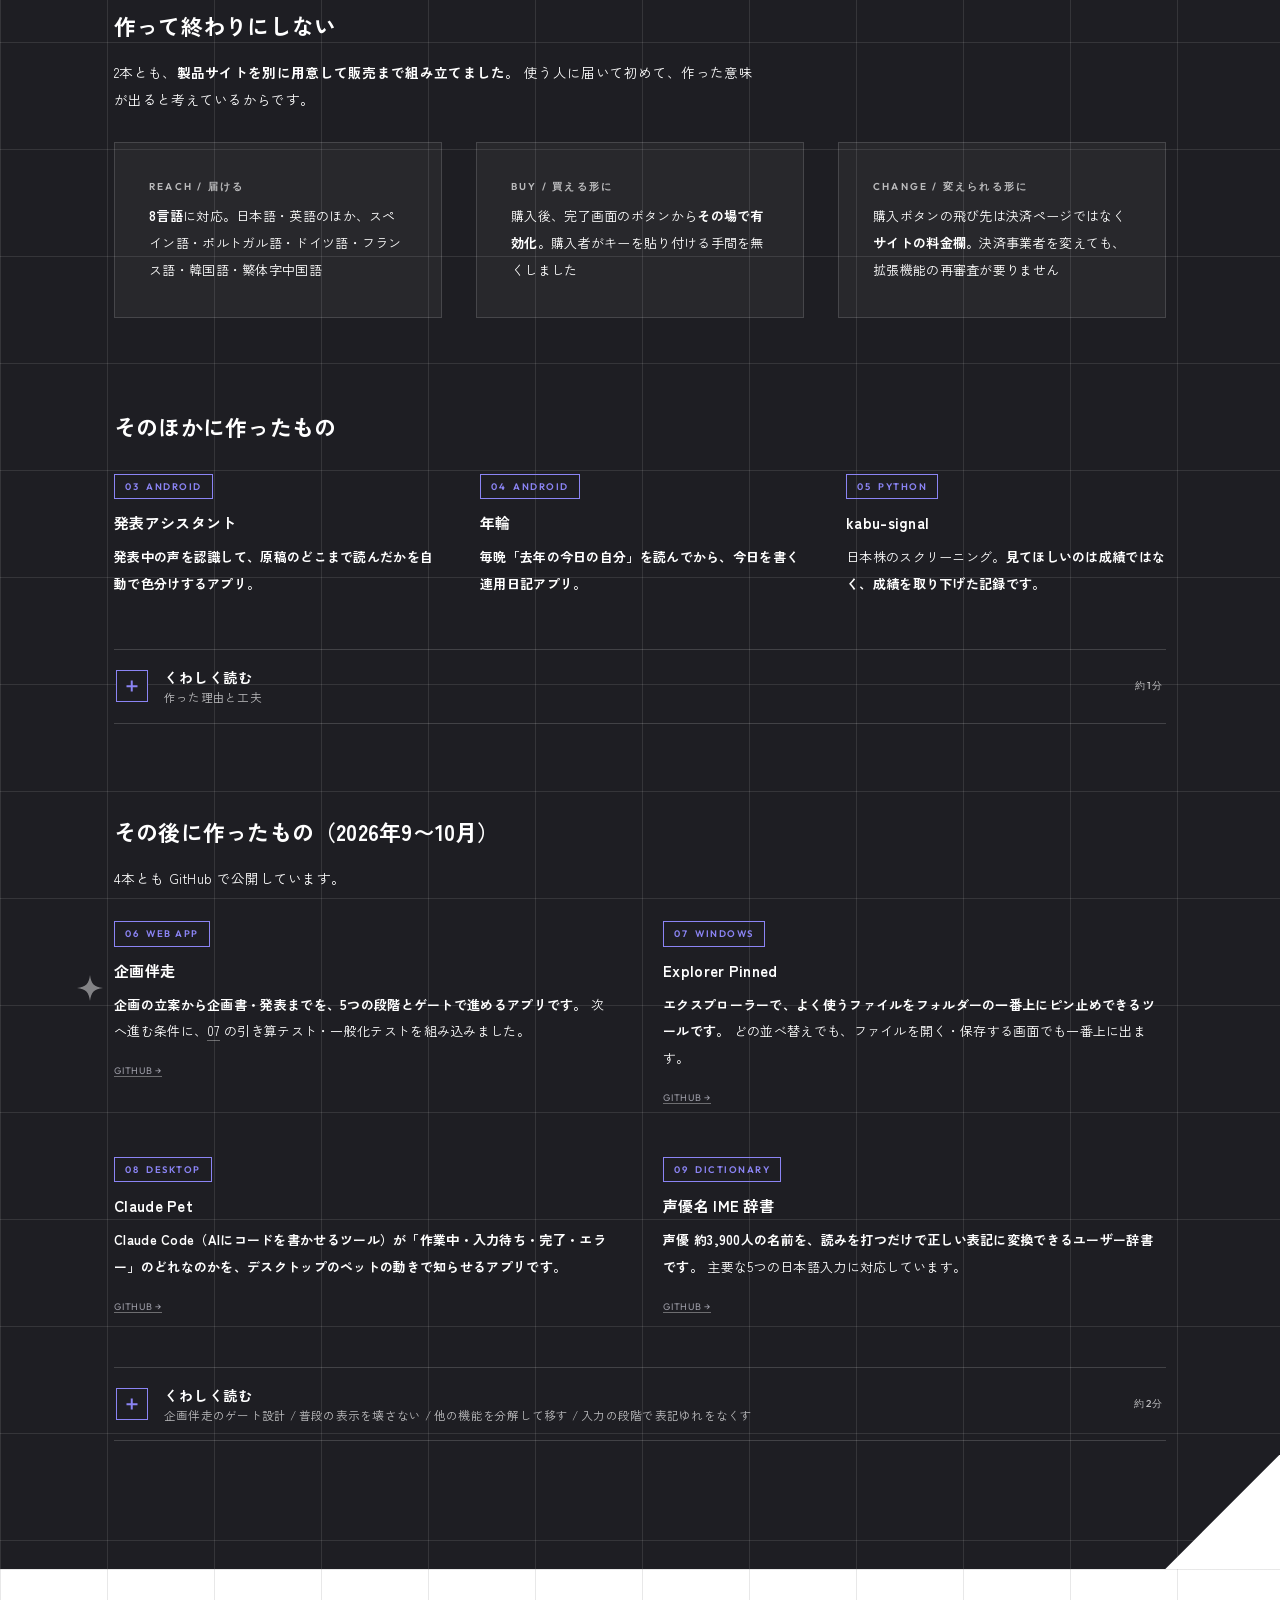
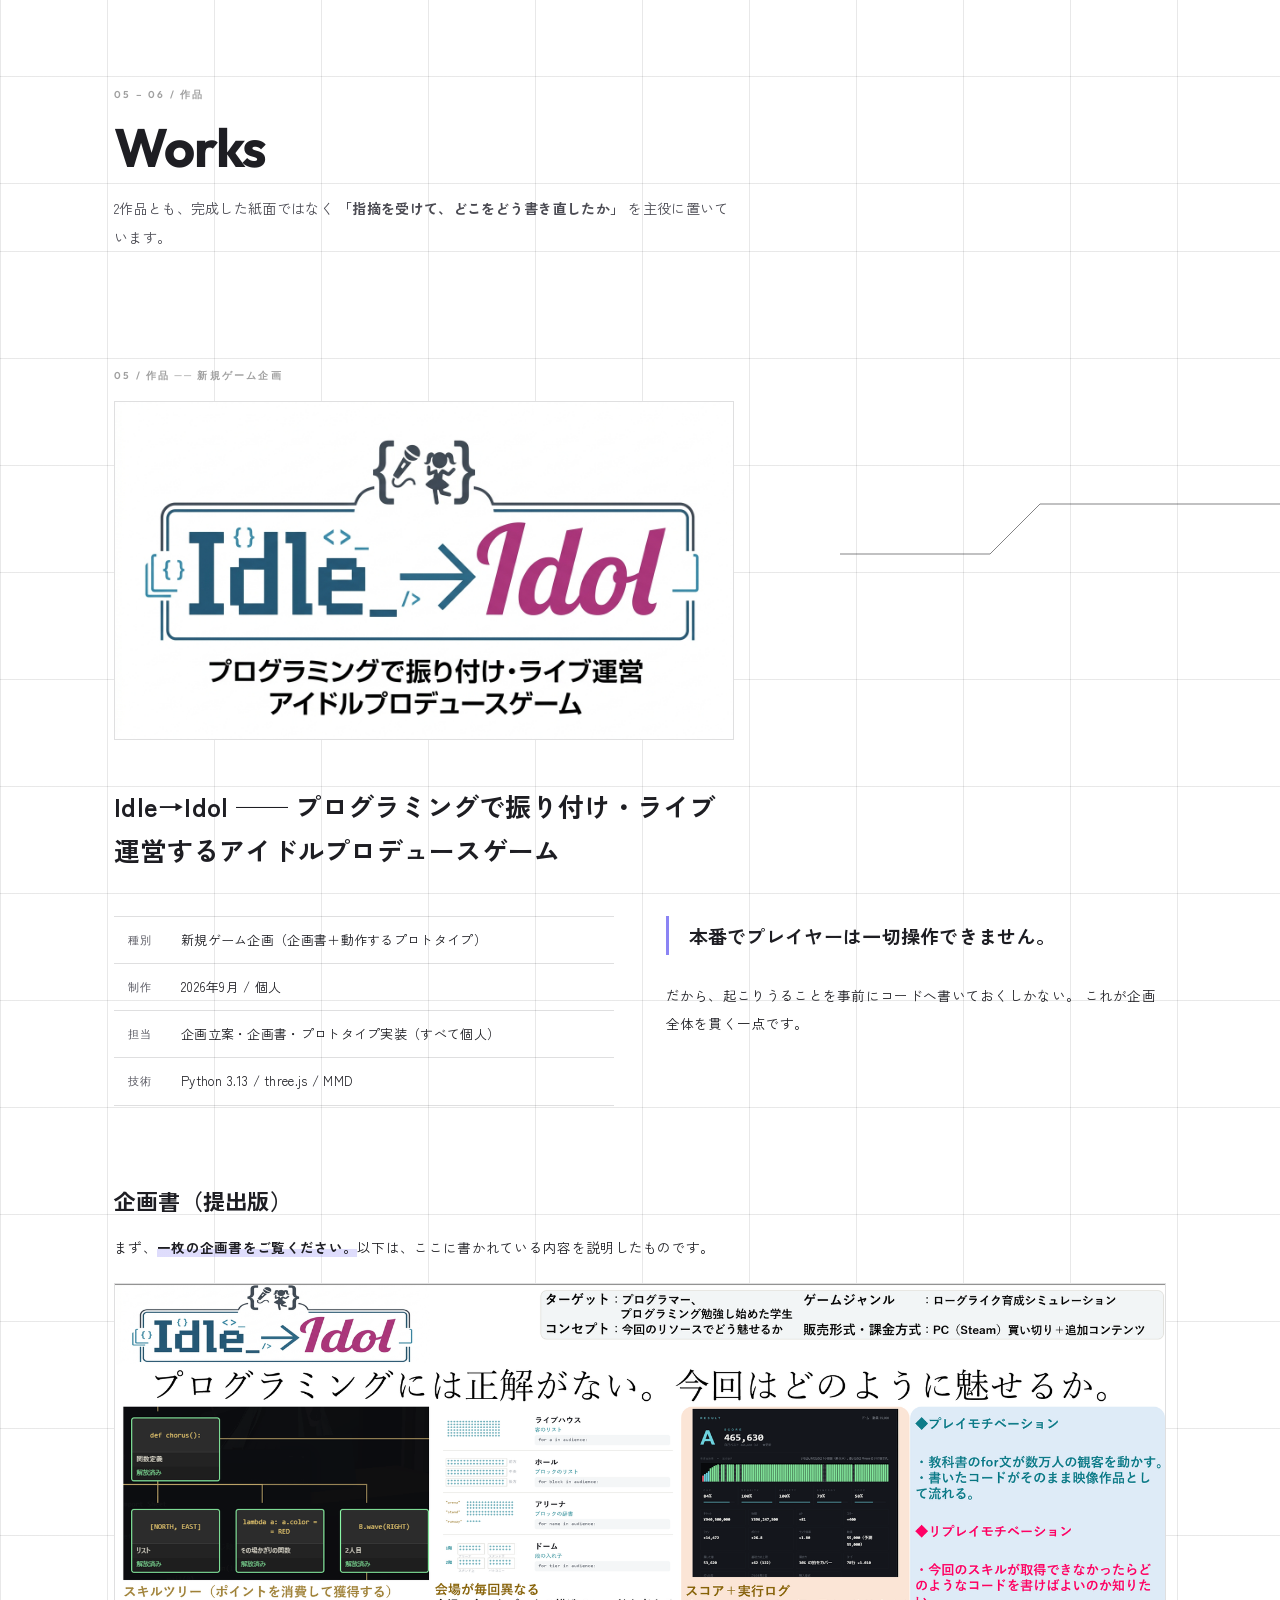
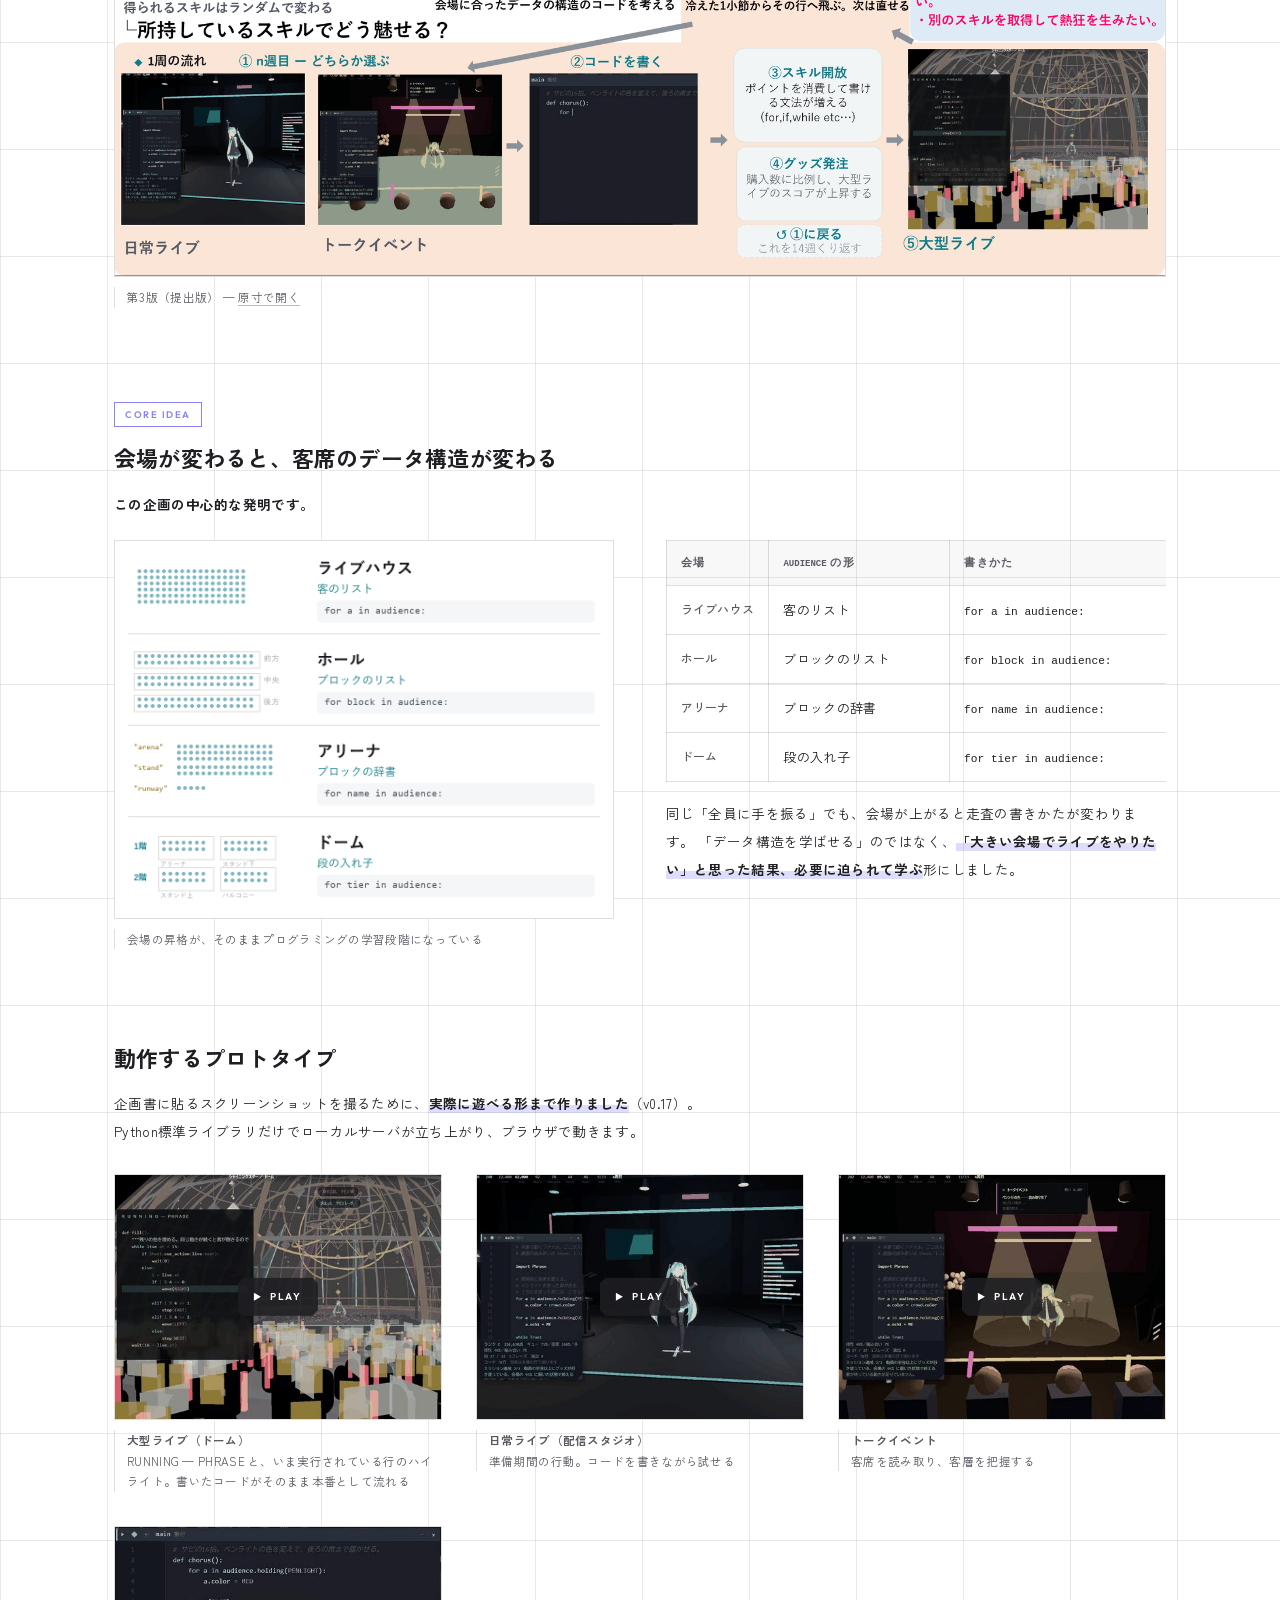
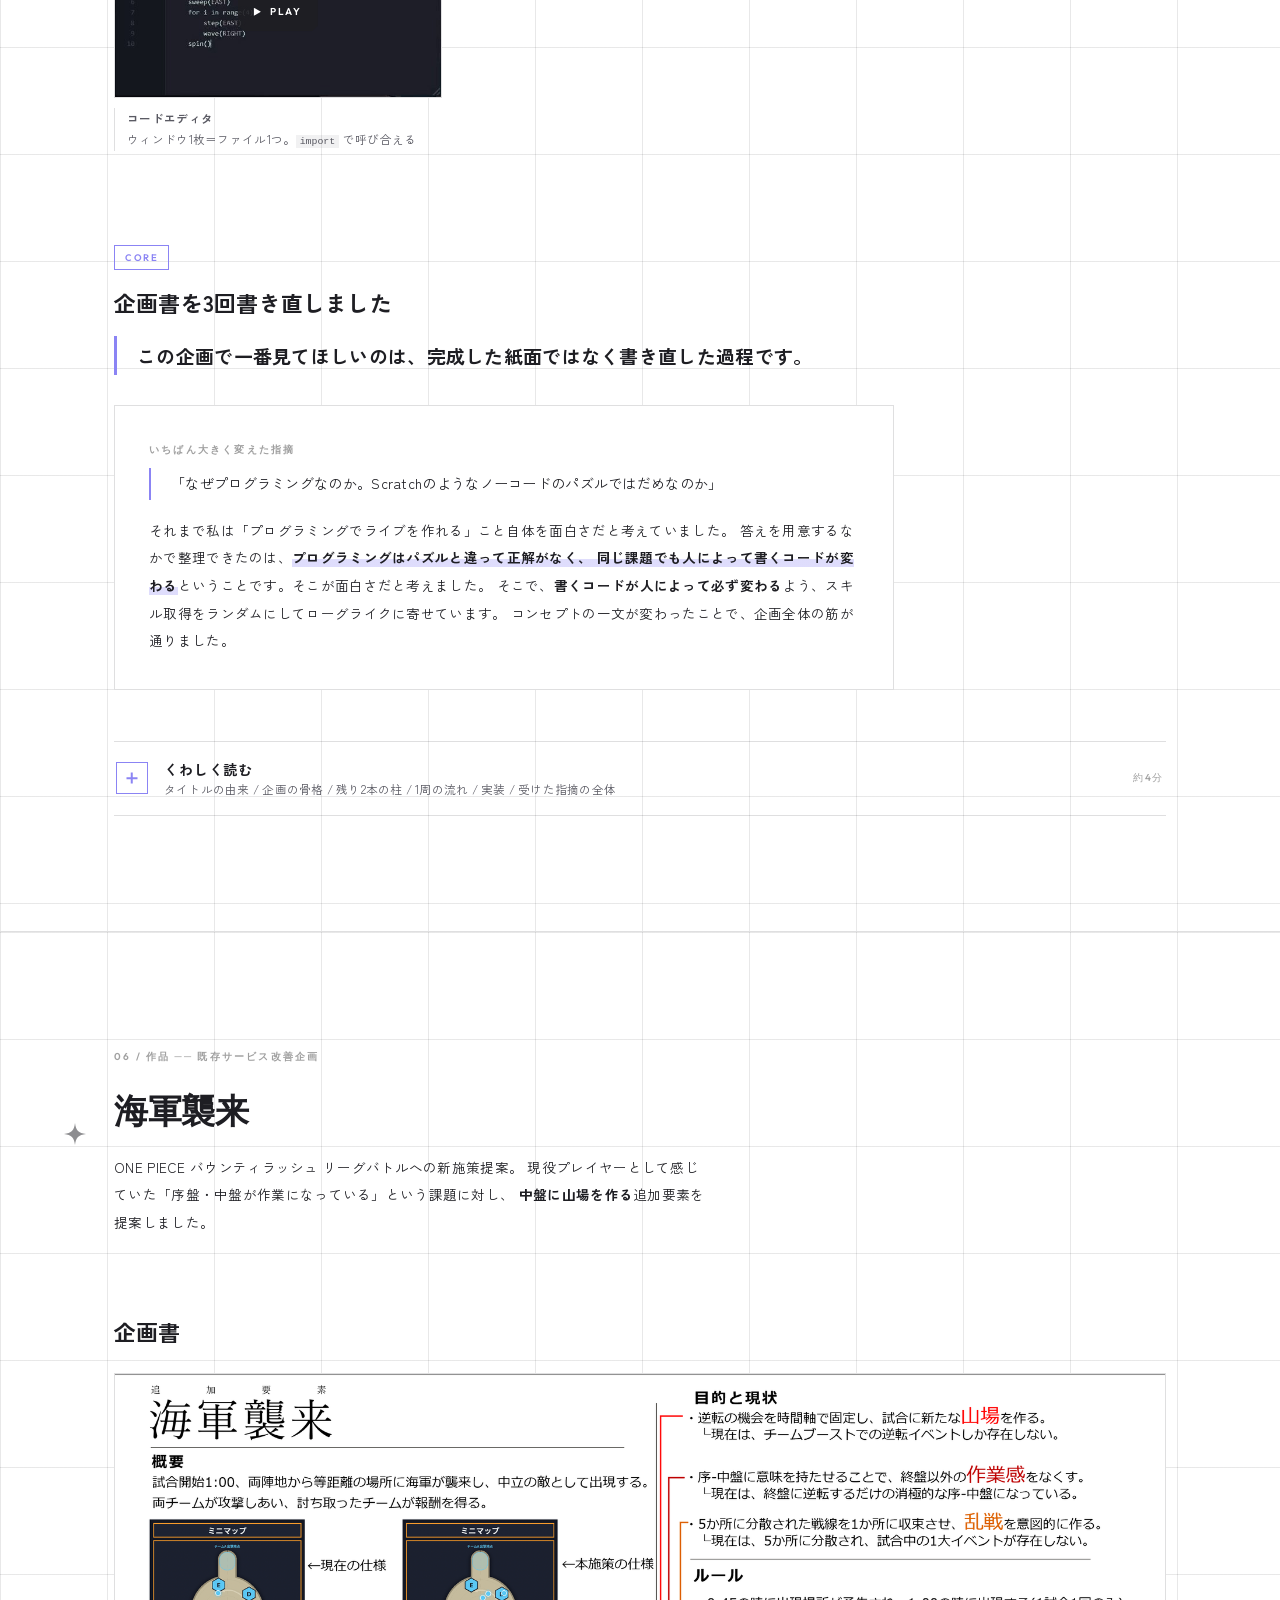
==== commit 317bd15a: "初ライブを2016年に訂正し、MFA設定マニュアルの公開リンクを追加 - 年表: 2016年と2017年の行を1行にまとめ、初めてのライブを2016年に - ITサービスデスク: 全体公開されているマ" ====
--- a/index-ad.html
+++ b/index-ad.html
@@ -183,8 +183,7 @@
         <p class="h-jp" style="margin-bottom:8px">Roots / これまで</p>
         <table class="spec">
           <tr><th>3歳</th><td>スキーを始める。以来ずっと続け、基礎スキー技能検定1級を取得</td></tr>
-          <tr><th>2016</th><td>東京メトロ東西線の中吊り広告で『バンドリ！』を知る。アニメ、ゲーム、ライブへと広がっていった</td></tr>
-          <tr><th>2017</th><td><strong>初めてのライブ。</strong>観客全員が同じ熱を持って一つの場をつくる光景に惹かれた。帰り道、声が枯れていた</td></tr>
+          <tr><th>2016</th><td>東京メトロ東西線の中吊り広告で『バンドリ！』を知る。アニメ、ゲームから、<strong>初めてのライブ</strong>へ。観客全員が同じ熱を持って一つの場をつくる光景に惹かれた。帰り道、声が枯れていた</td></tr>
           <tr><th>2024.04</th><td>東京理科大学 創域理工学部 情報計算科学科 入学</td></tr>
           <tr><th>2024.04&ndash;</th><td>株式会社モンテローザ（山内農場）</td></tr>
           <tr><th>2025.04&ndash;</th><td>基礎スキーサークル <strong>会長</strong>（約100名） → <a href="#exp-ski" style="border-bottom:1px solid rgba(255,255,255,.35)">02</a></td></tr>
@@ -471,7 +470,7 @@
       <h3 class="t">その後 ── 読者と状況が変われば、最適な形も変わる</h3>
       <p style="font-size:13.5px;max-width:48em">
         同じ職場で、<strong>全学生・教員向けの公開マニュアルを執筆する機会</strong>がありました。
-        東京理科大学 情報システム課が公開する<strong>『Microsoft 365 多要素認証(MFA)設定マニュアル』（全31ページ）</strong>のうち、
+        東京理科大学 情報システム課が公開する<strong><a href="https://tus.app.box.com/s/m7g74cpur4p1aci0ttsn8hh3amlcmc3x" target="_blank" rel="noopener" style="border-bottom:1px solid rgba(30,30,35,.3)">『Microsoft 365 多要素認証(MFA)設定マニュアル』</a>（全31ページ）</strong>のうち、
         <strong>パスキー登録手順の章（8ページ）を新規に執筆</strong>しました（2026年9月28日 公開）。
       </p>
       <p style="font-size:13.5px;max-width:48em">
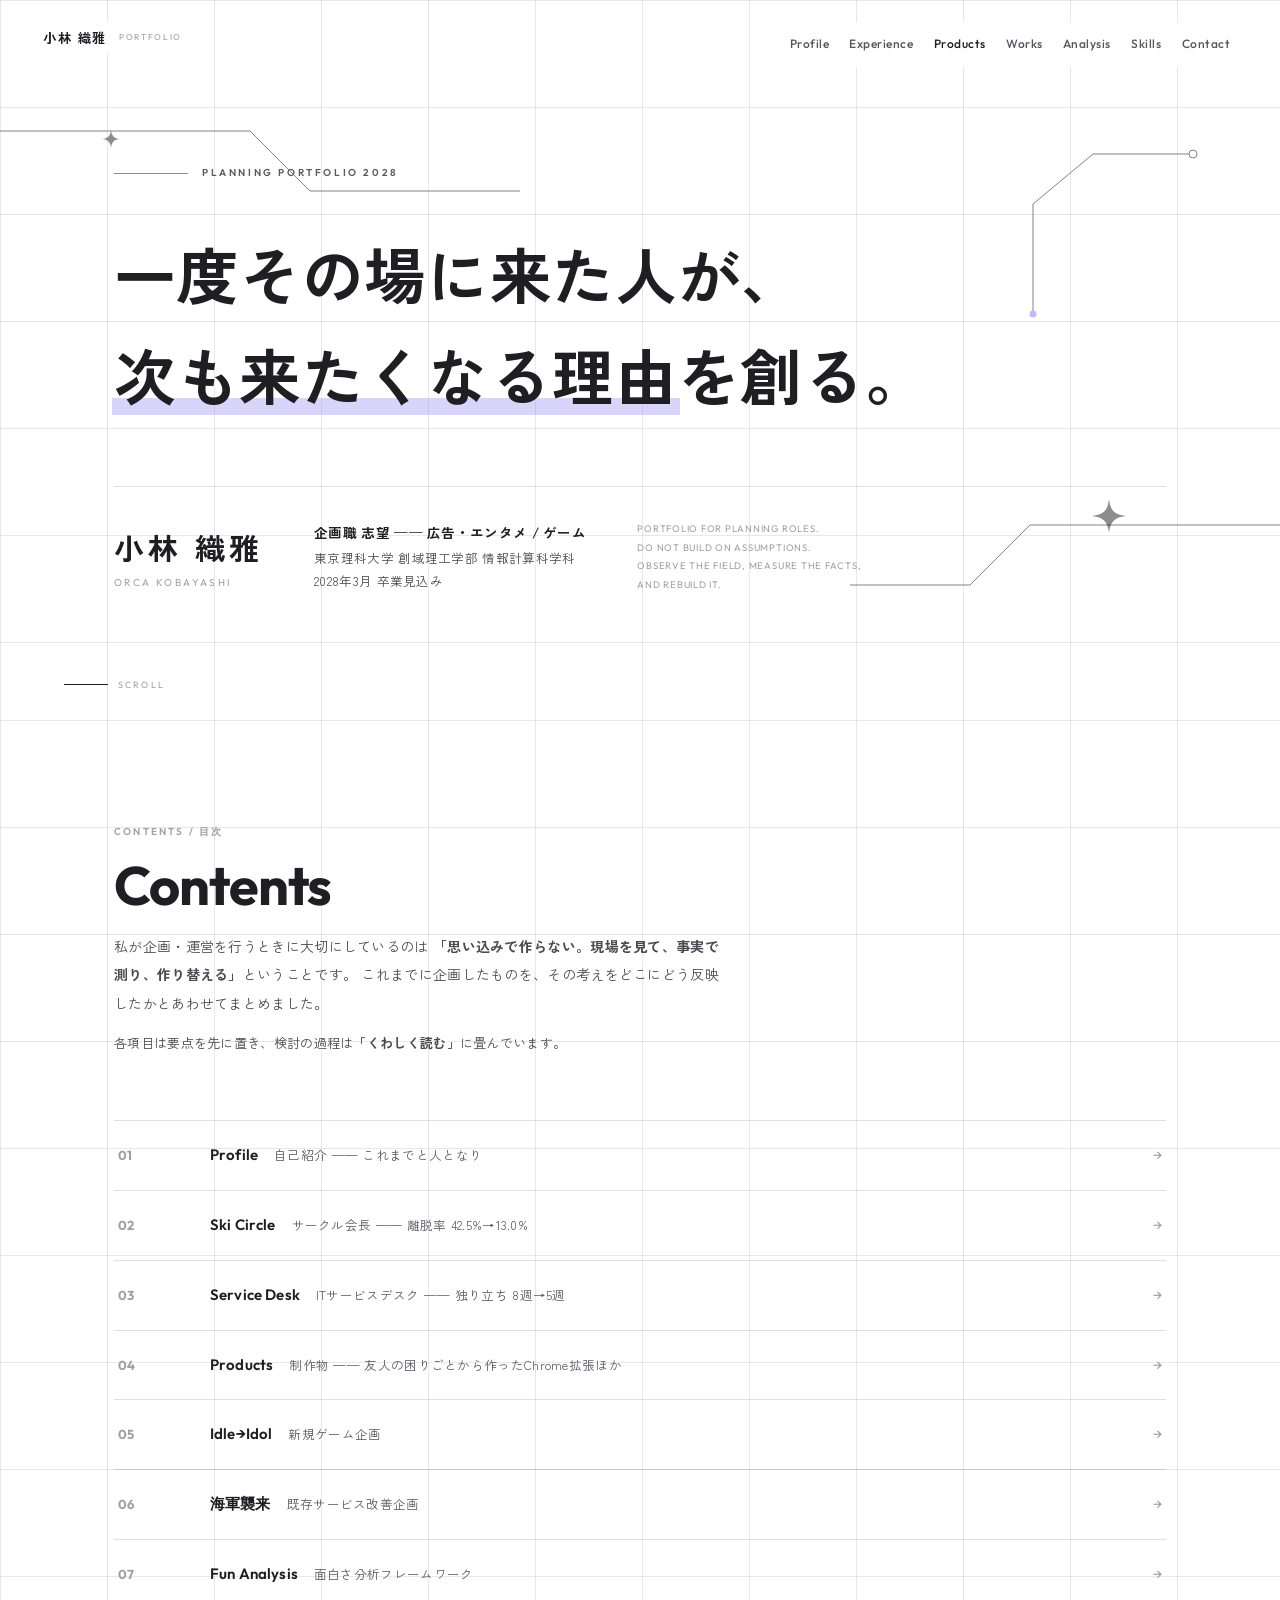
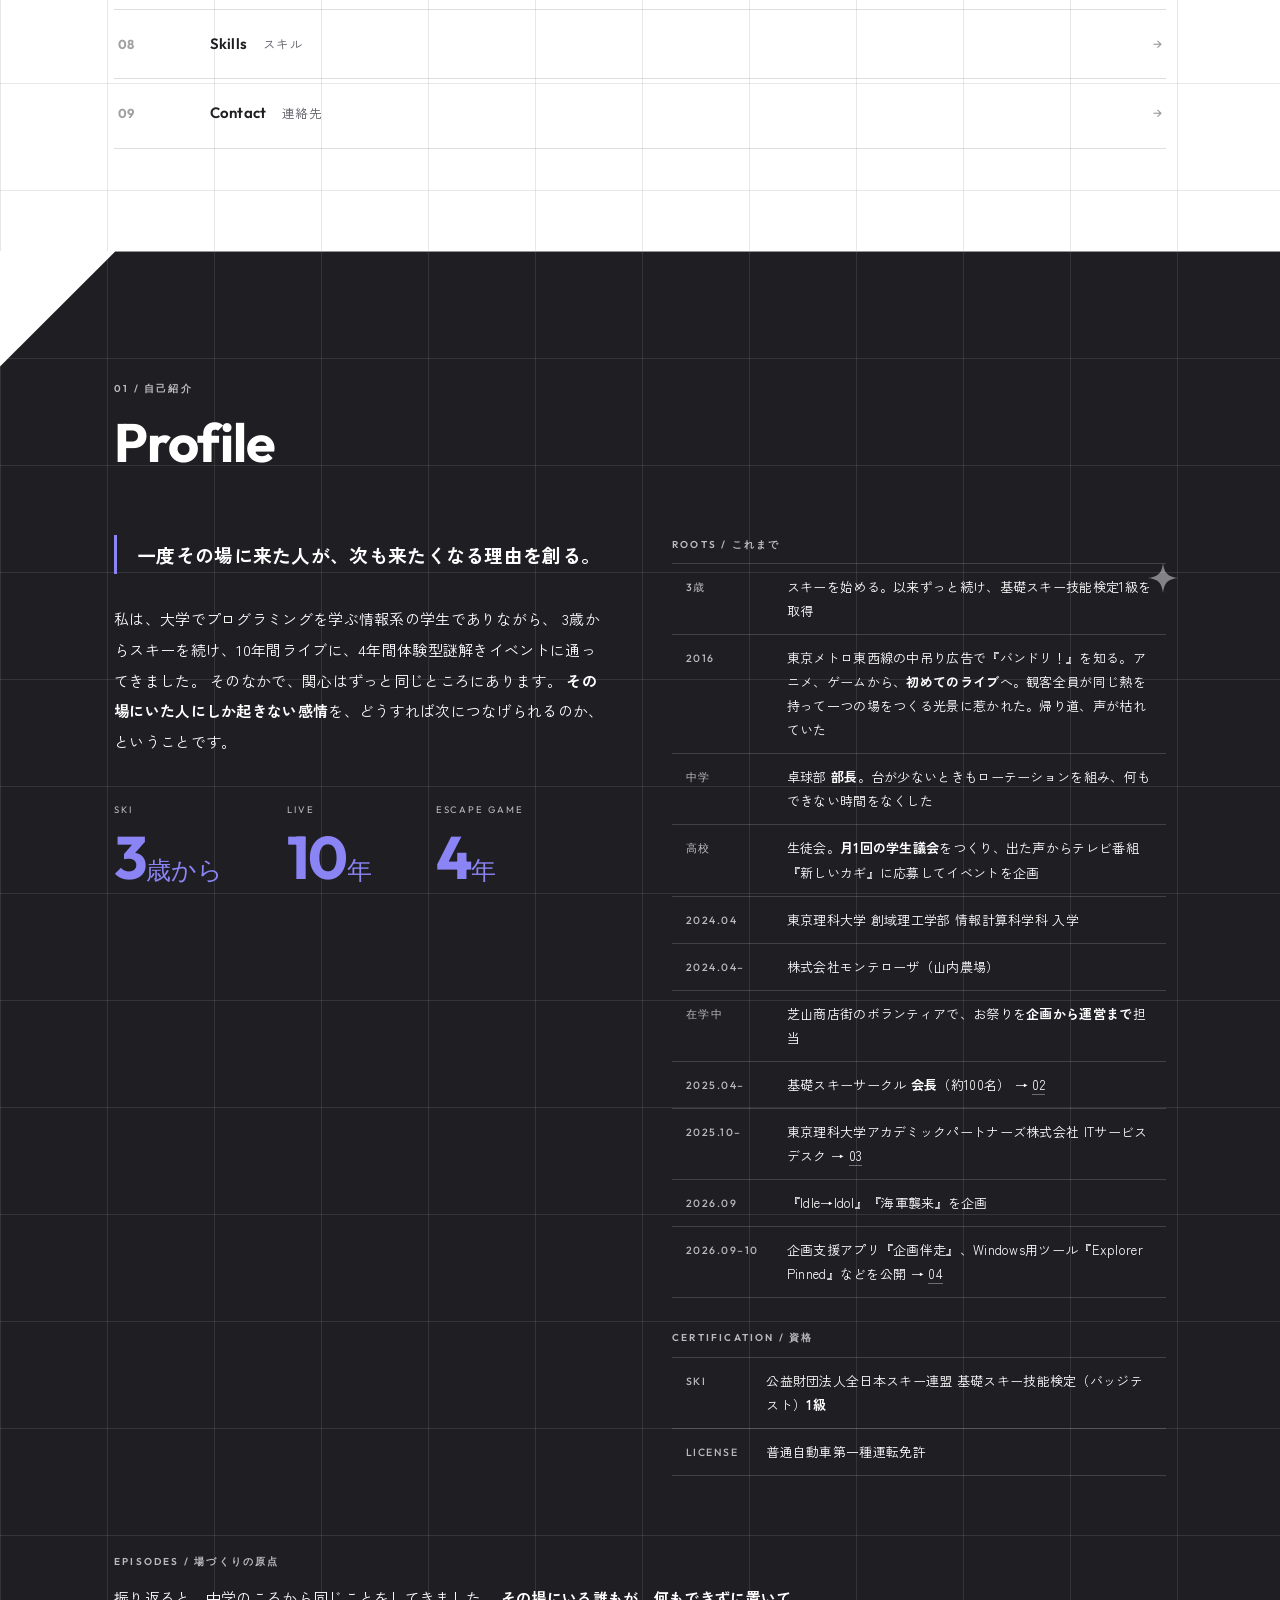
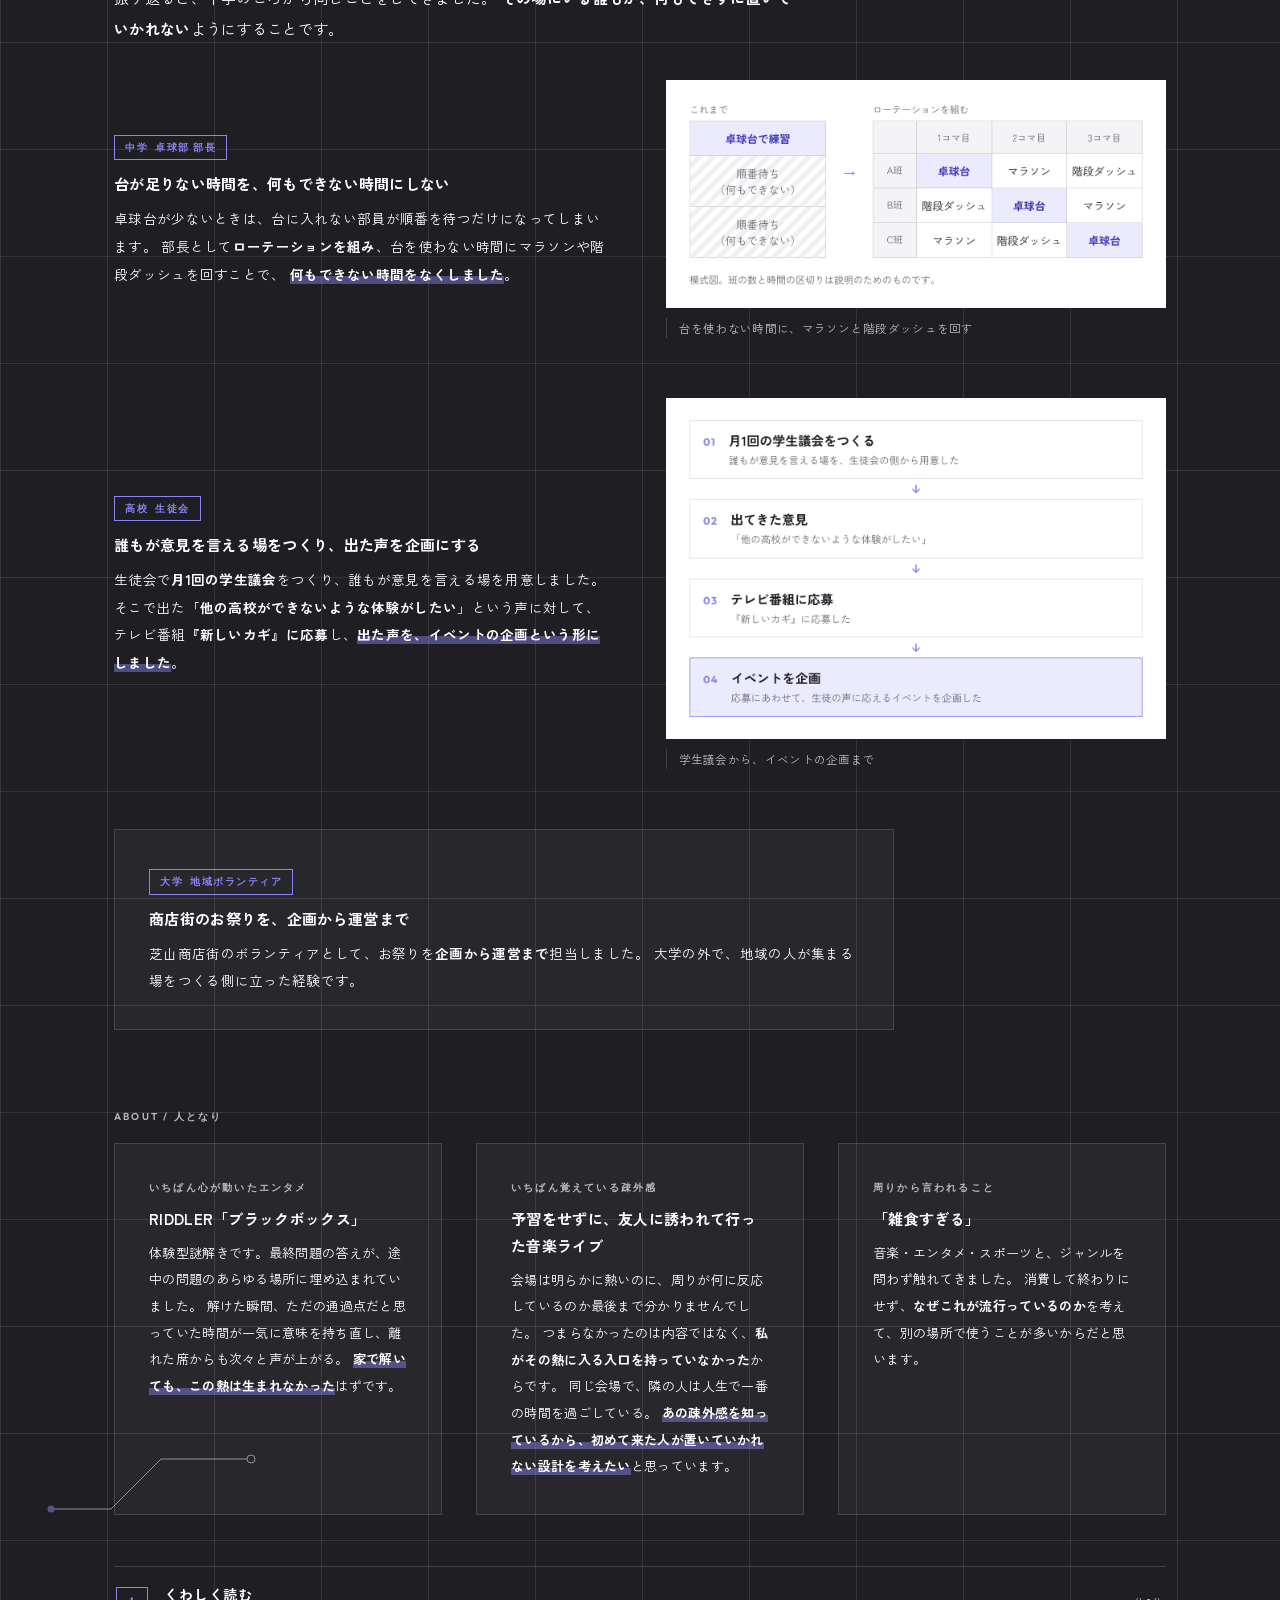
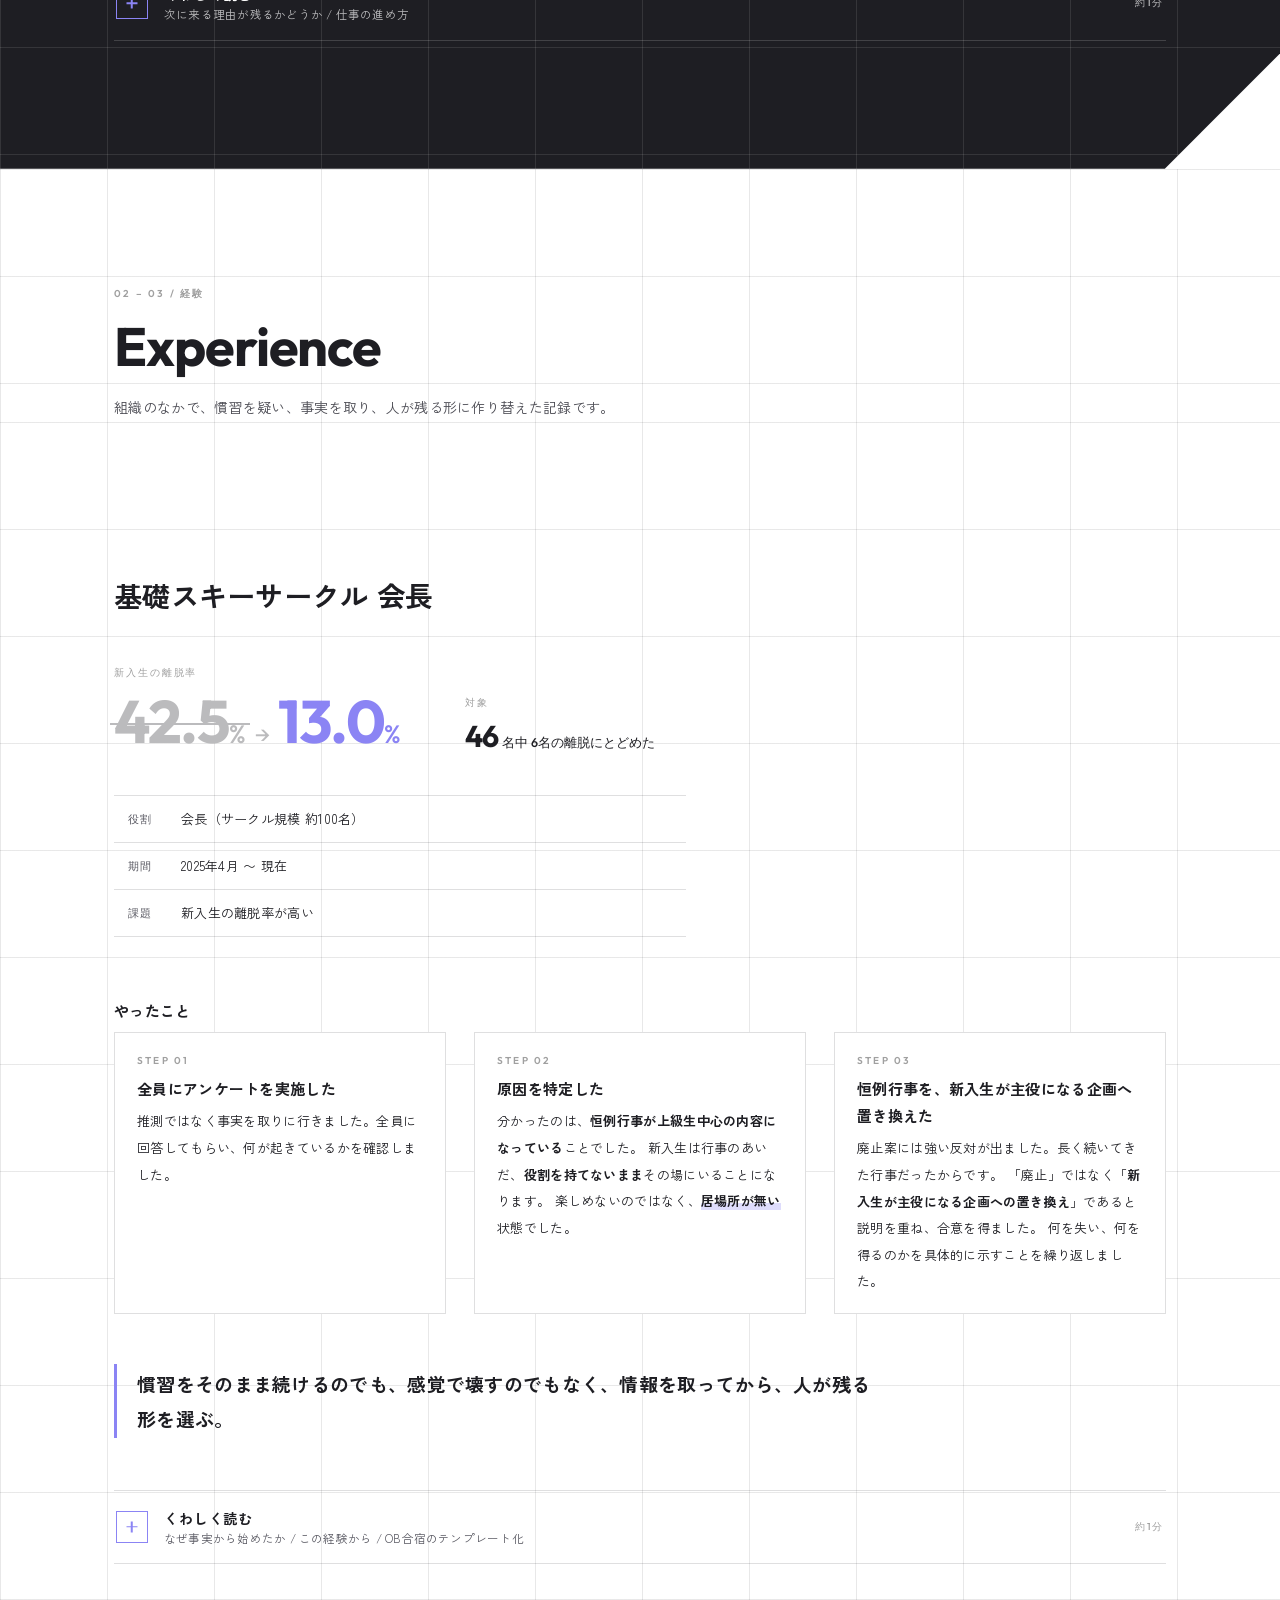
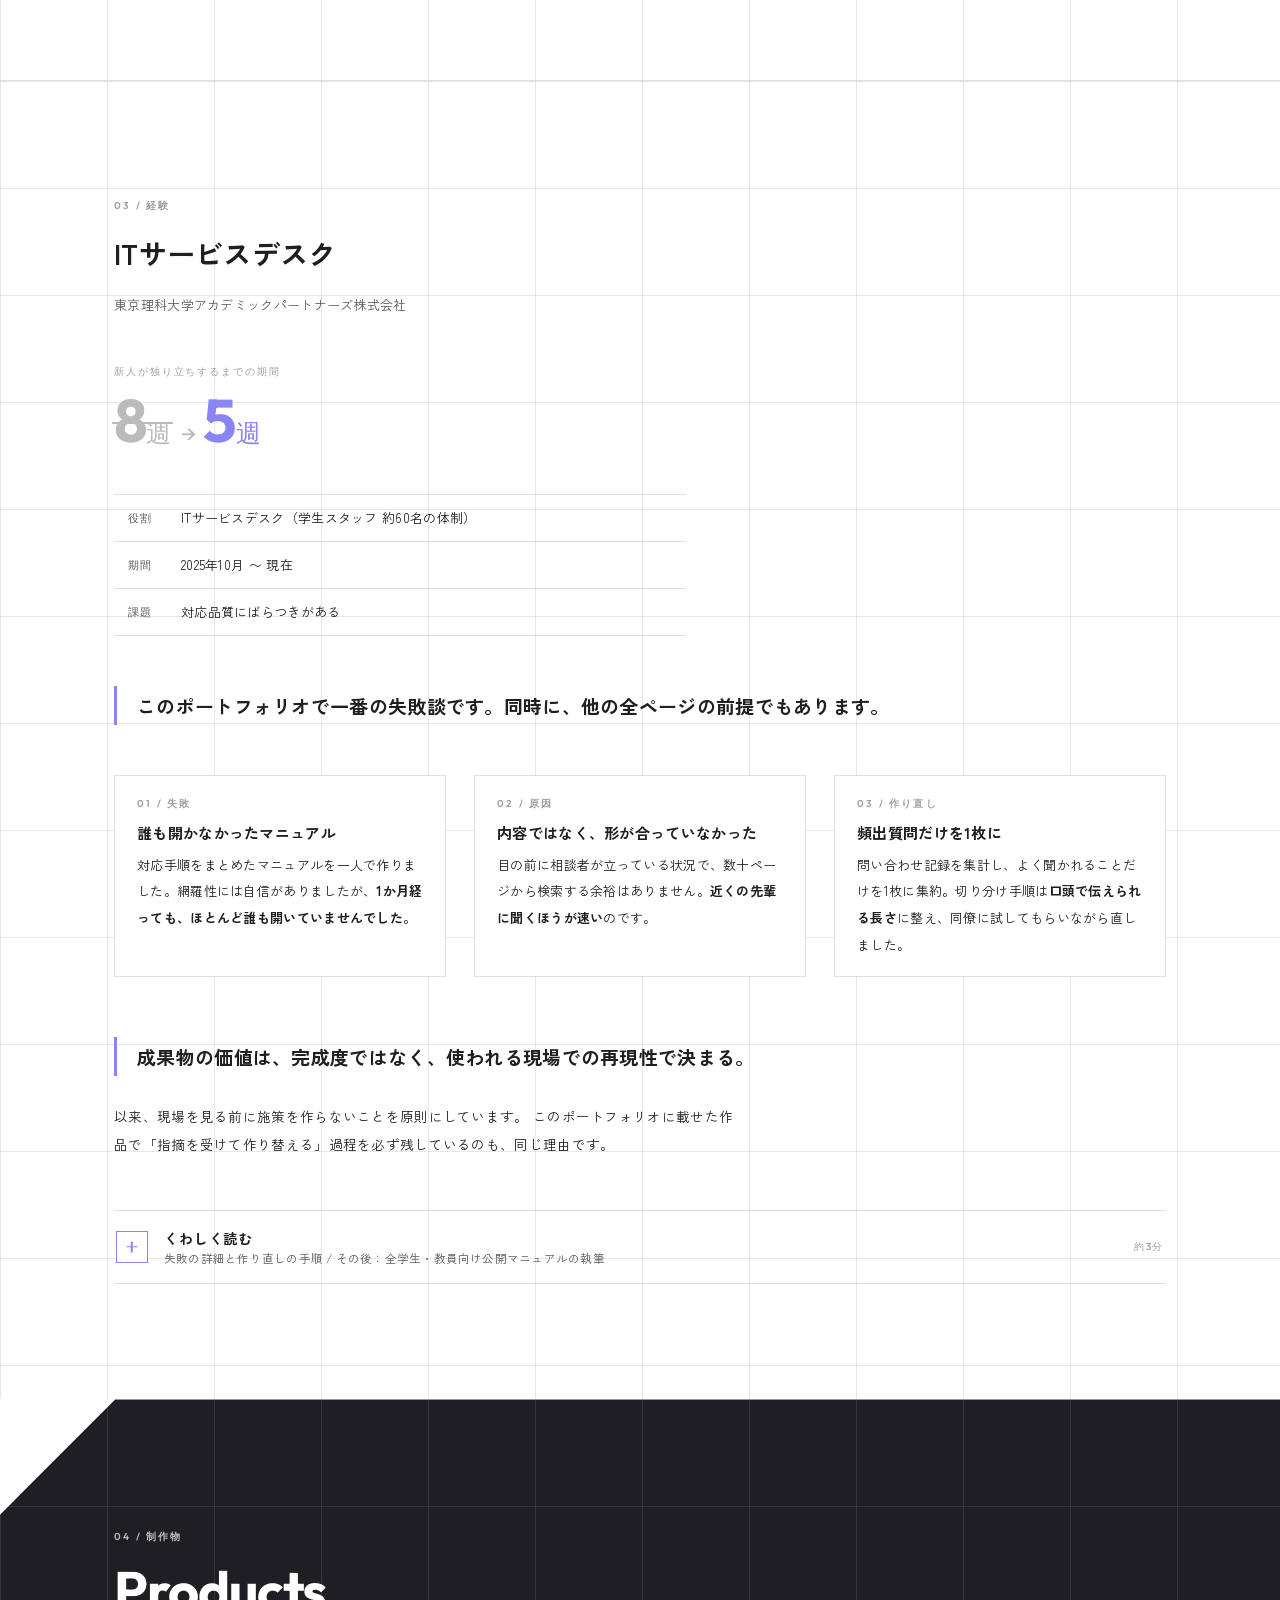
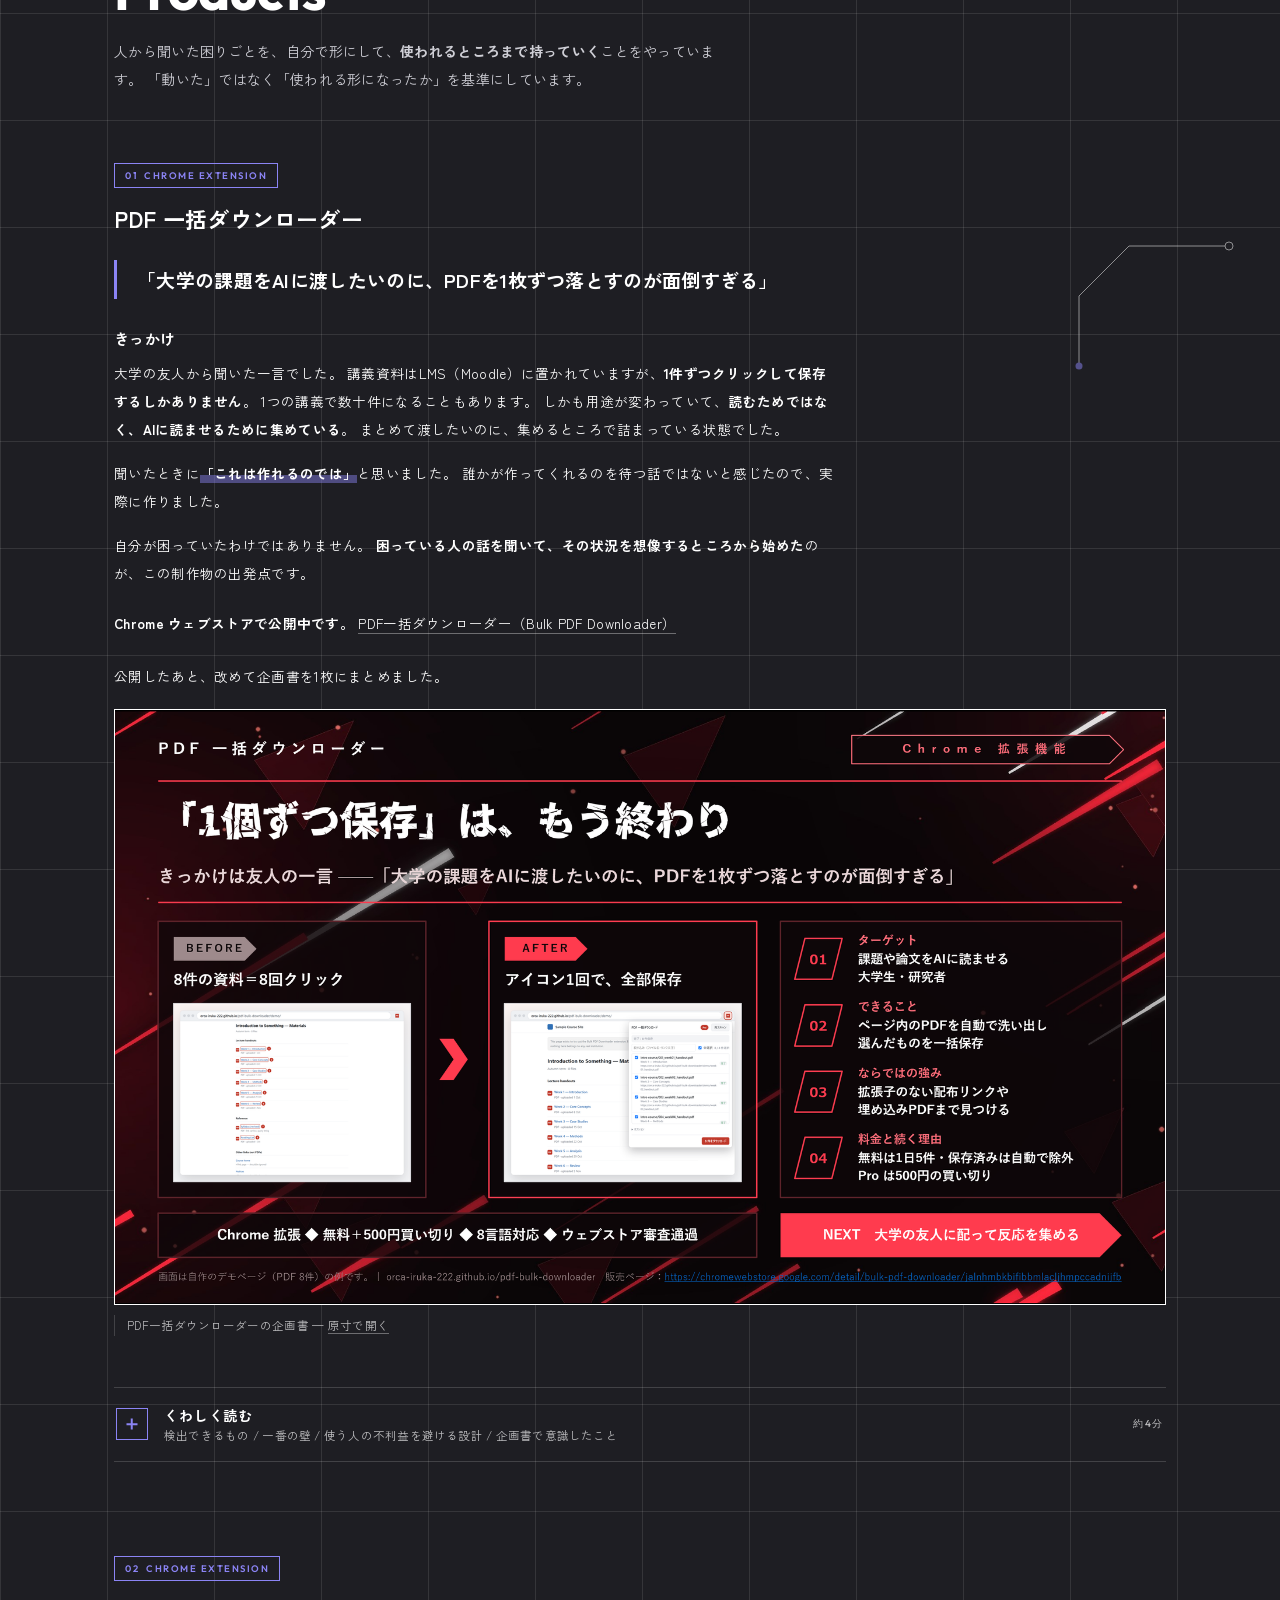
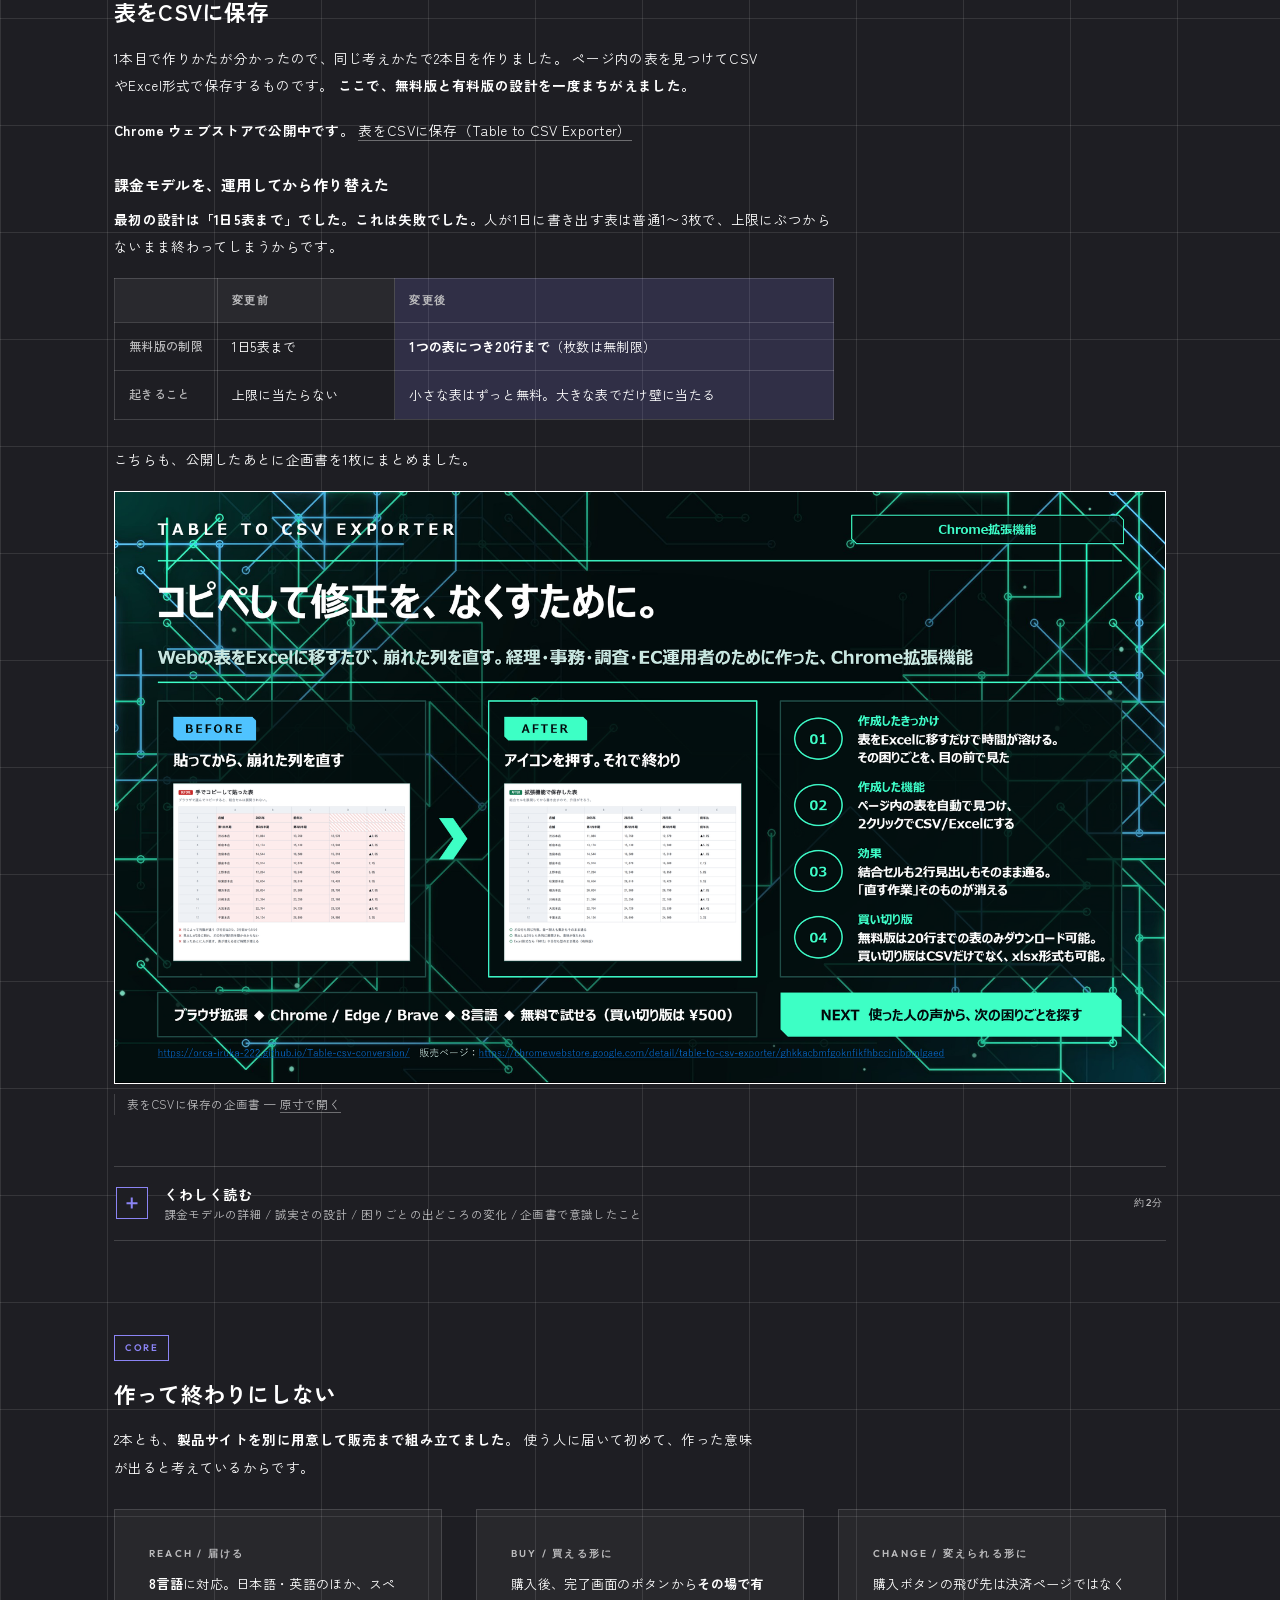
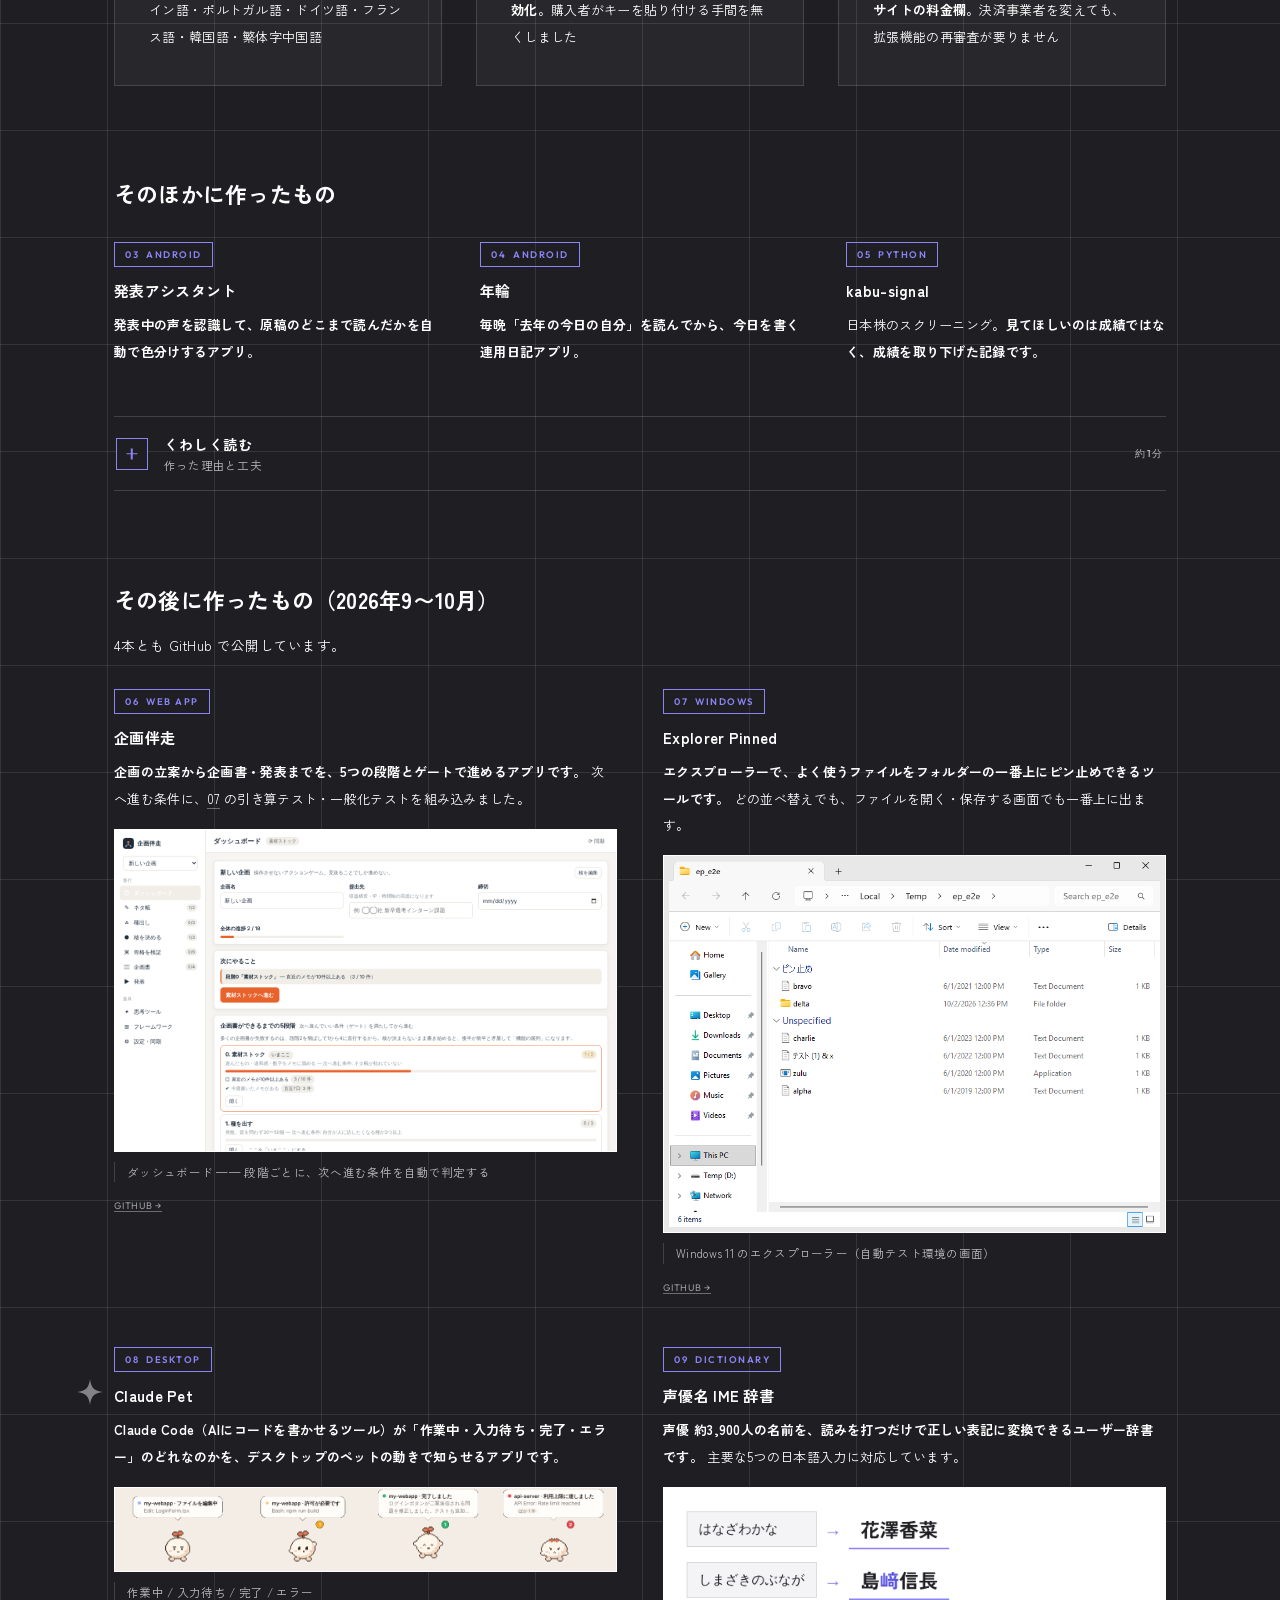
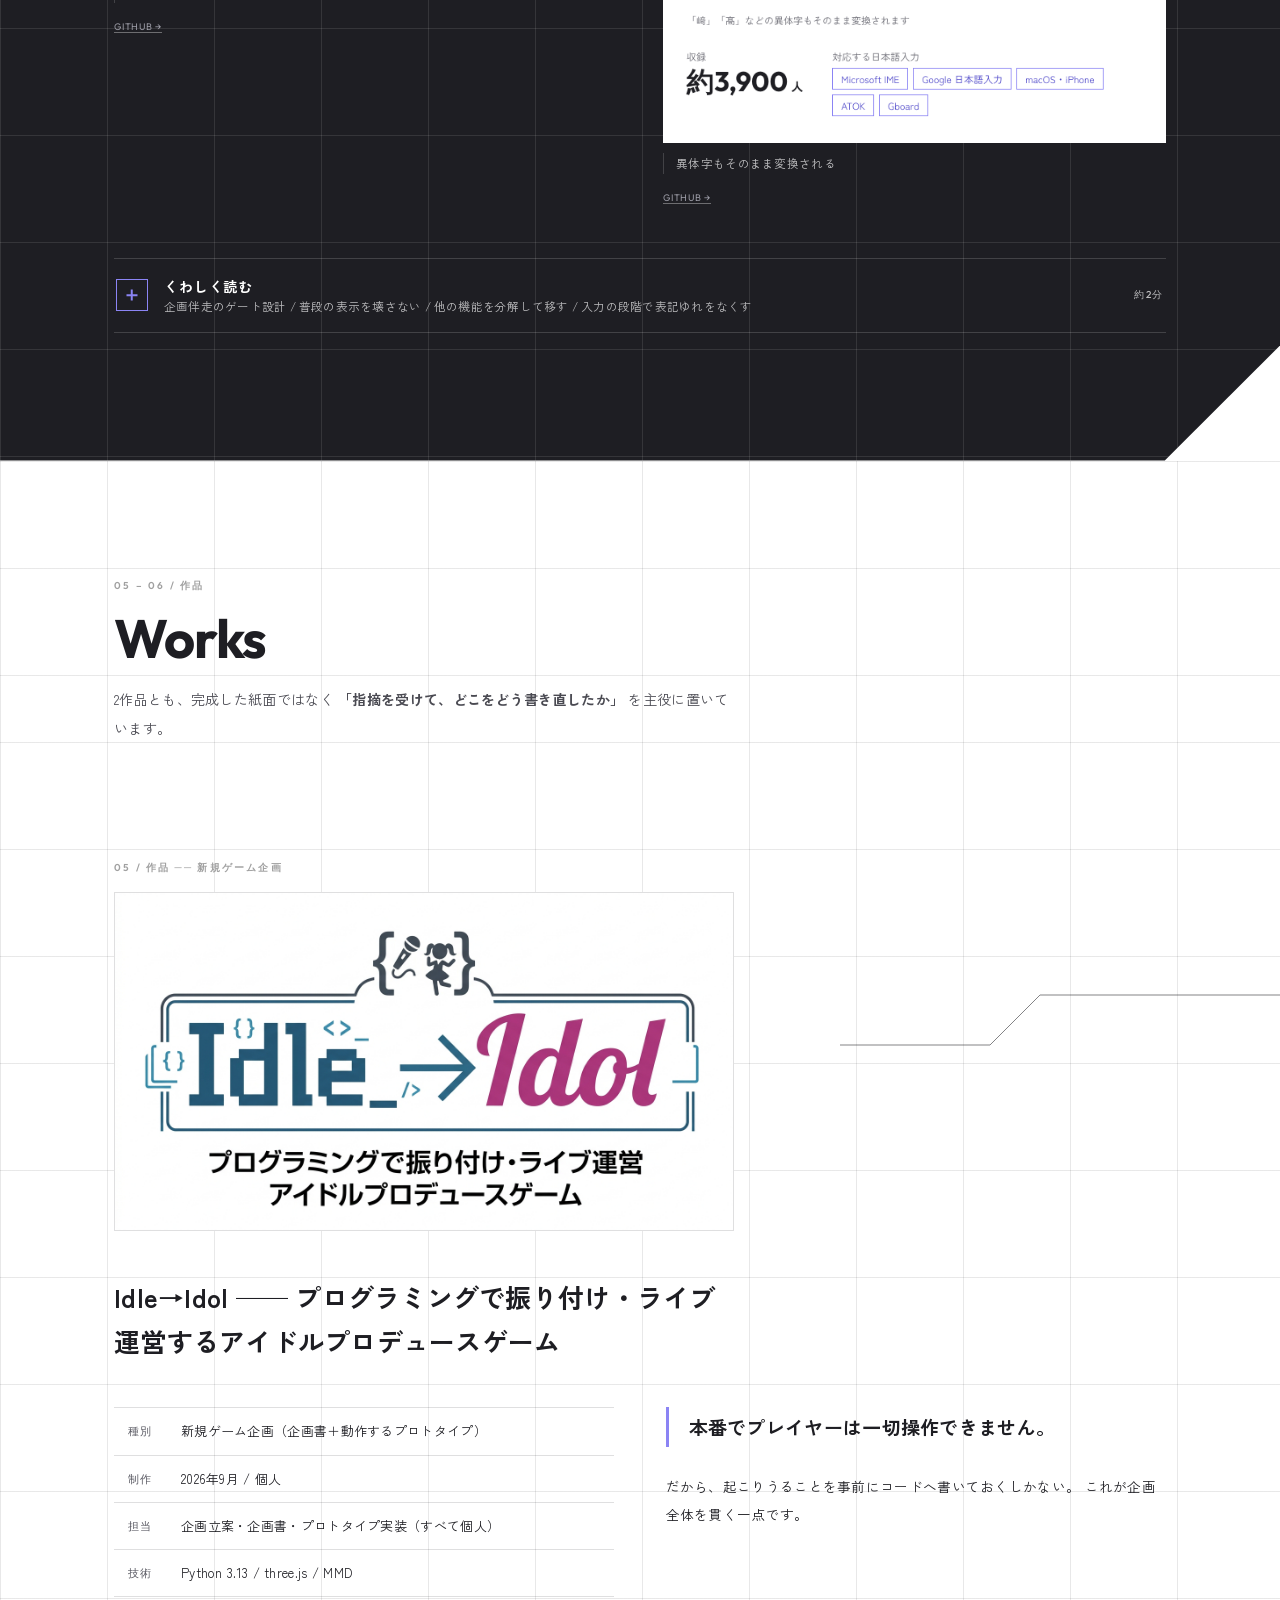
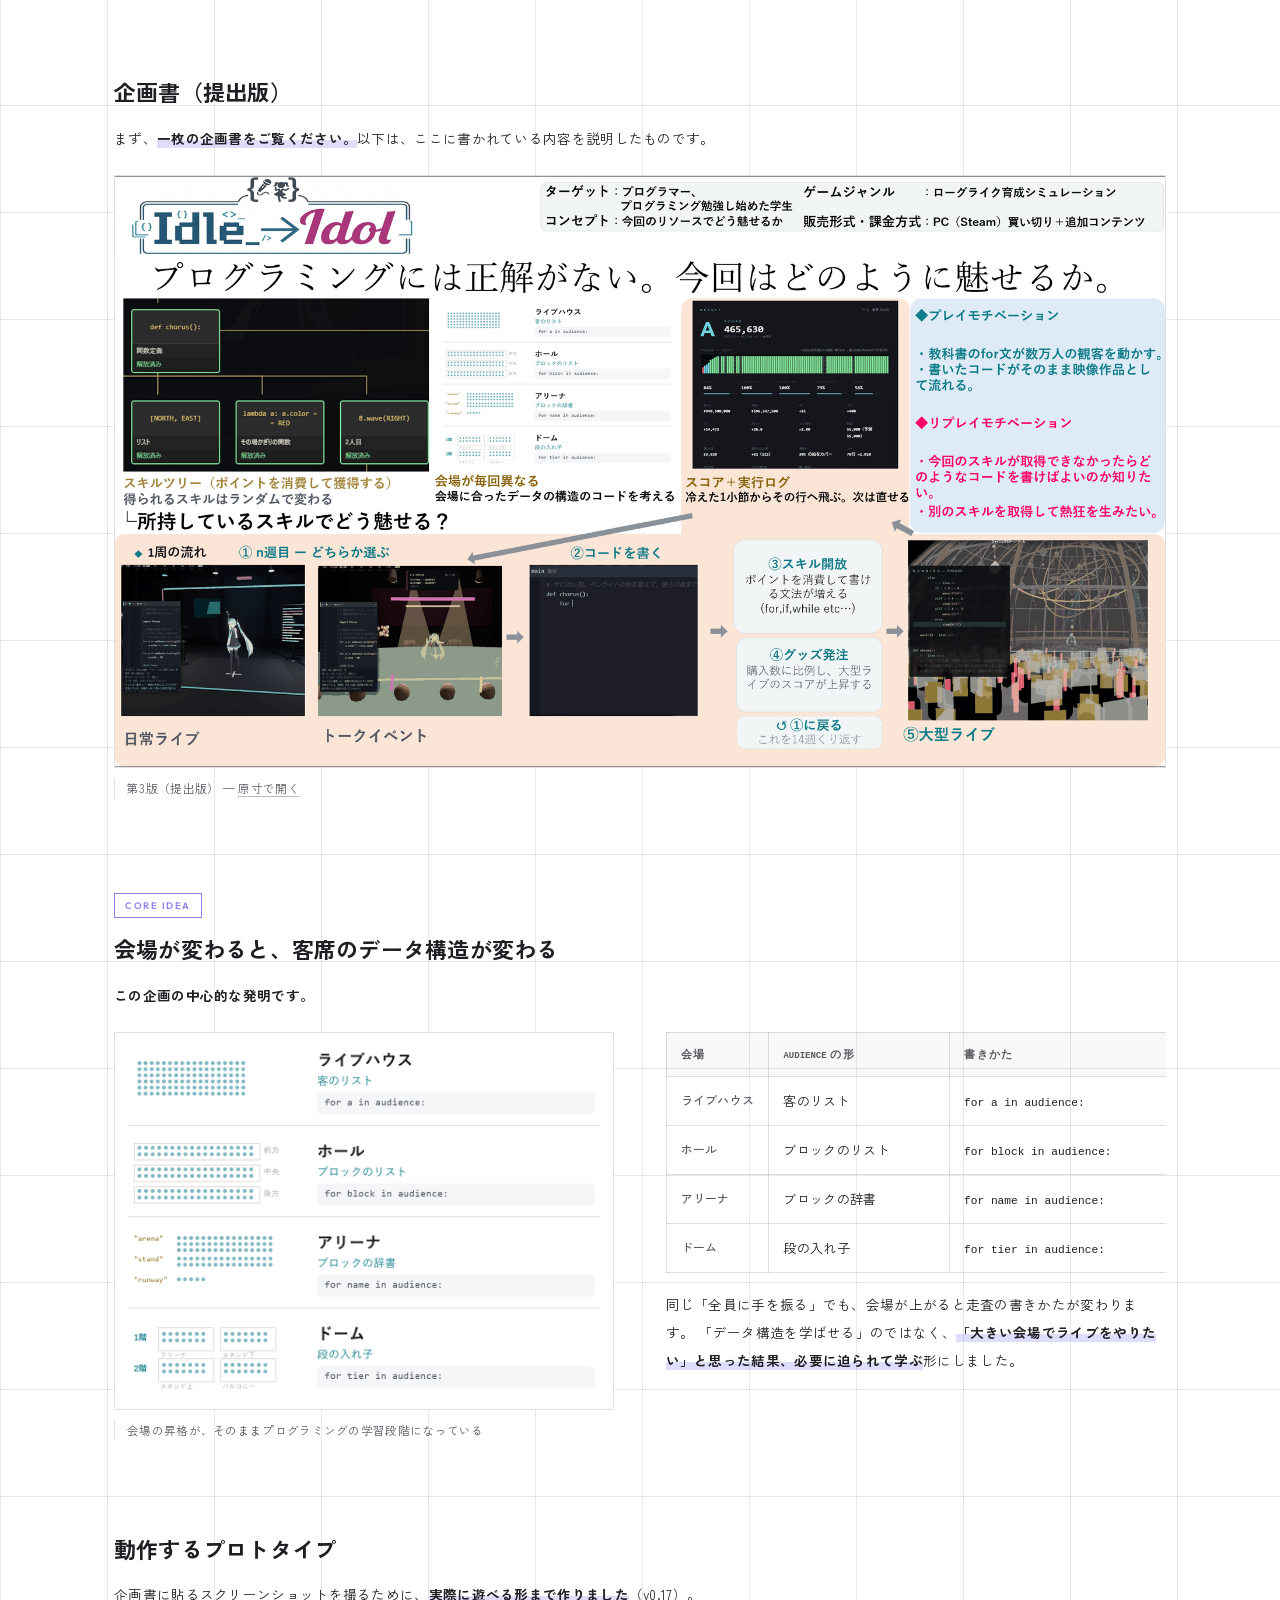
==== commit 751161b0: "画像を増やし、自己紹介に中学〜大学の場づくりの経験を追加 - 自己紹介: 卓球部部長のローテーション、生徒会の学生議会と『新しいカギ』への応募、   芝山商店街のお祭りを年表と「場づくりの原点」に追加" ====
--- a/index-ad.html
+++ b/index-ad.html
@@ -184,8 +184,11 @@
         <table class="spec">
           <tr><th>3歳</th><td>スキーを始める。以来ずっと続け、基礎スキー技能検定1級を取得</td></tr>
           <tr><th>2016</th><td>東京メトロ東西線の中吊り広告で『バンドリ！』を知る。アニメ、ゲームから、<strong>初めてのライブ</strong>へ。観客全員が同じ熱を持って一つの場をつくる光景に惹かれた。帰り道、声が枯れていた</td></tr>
+          <tr><th>中学</th><td>卓球部 <strong>部長</strong>。台が少ないときもローテーションを組み、何もできない時間をなくした</td></tr>
+          <tr><th>高校</th><td>生徒会。<strong>月1回の学生議会</strong>をつくり、出た声からテレビ番組『新しいカギ』に応募してイベントを企画</td></tr>
           <tr><th>2024.04</th><td>東京理科大学 創域理工学部 情報計算科学科 入学</td></tr>
           <tr><th>2024.04&ndash;</th><td>株式会社モンテローザ（山内農場）</td></tr>
+          <tr><th>在学中</th><td>芝山商店街のボランティアで、お祭りを<strong>企画から運営まで</strong>担当</td></tr>
           <tr><th>2025.04&ndash;</th><td>基礎スキーサークル <strong>会長</strong>（約100名） → <a href="#exp-ski" style="border-bottom:1px solid rgba(255,255,255,.35)">02</a></td></tr>
           <tr><th>2025.10&ndash;</th><td>東京理科大学アカデミックパートナーズ株式会社 ITサービスデスク → <a href="#exp-desk" style="border-bottom:1px solid rgba(255,255,255,.35)">03</a></td></tr>
           <tr><th>2026.09</th><td>『Idle&rarr;Idol』『海軍襲来』を企画</td></tr>
@@ -198,6 +201,53 @@
           <tr><th>License</th><td>普通自動車第一種運転免許</td></tr>
         </table>
       </div>
+    </div>
+
+    <p class="h-jp rv" style="margin:clamp(46px,6vw,80px) 0 10px">Episodes / 場づくりの原点</p>
+    <p class="rv" style="max-width:46em">
+      振り返ると、中学のころから同じことをしてきました。
+      <strong>その場にいる誰もが、何もできずに置いていかれない</strong>ようにすることです。
+    </p>
+
+    <div class="rv" style="display:grid;grid-template-columns:repeat(auto-fit,minmax(min(100%,330px),1fr));gap:clamp(24px,4vw,52px);align-items:center;margin-top:clamp(24px,3vw,36px)">
+      <div>
+        <p class="tag v" style="margin-bottom:10px">中学 &nbsp;卓球部 部長</p>
+        <h4 class="t">台が足りない時間を、何もできない時間にしない</h4>
+        <p style="font-size:13.5px;margin:0">
+          卓球台が少ないときは、台に入れない部員が順番を待つだけになってしまいます。
+          部長として<strong>ローテーションを組み</strong>、台を使わない時間にマラソンや階段ダッシュを回すことで、
+          <span class="mark">何もできない時間をなくしました</span>。
+        </p>
+      </div>
+      <figure class="fig">
+        <img src="assets/profile/fig-table-tennis-rotation.png" alt="卓球部のローテーションの模式図。これまでは卓球台で練習する人のほかは順番待ちだったが、A班・B班・C班が卓球台・マラソン・階段ダッシュを時間ごとに入れ替わる形にした" loading="lazy">
+        <figcaption>台を使わない時間に、マラソンと階段ダッシュを回す</figcaption>
+      </figure>
+    </div>
+
+    <div class="rv" style="display:grid;grid-template-columns:repeat(auto-fit,minmax(min(100%,330px),1fr));gap:clamp(24px,4vw,52px);align-items:center;margin-top:clamp(34px,5vw,60px)">
+      <div>
+        <p class="tag v" style="margin-bottom:10px">高校 &nbsp;生徒会</p>
+        <h4 class="t">誰もが意見を言える場をつくり、出た声を企画にする</h4>
+        <p style="font-size:13.5px;margin:0">
+          生徒会で<strong>月1回の学生議会</strong>をつくり、誰もが意見を言える場を用意しました。
+          そこで出た「<strong>他の高校ができないような体験がしたい</strong>」という声に対して、
+          テレビ番組<strong>『新しいカギ』に応募</strong>し、<span class="mark">出た声を、イベントの企画という形にしました</span>。
+        </p>
+      </div>
+      <figure class="fig">
+        <img src="assets/profile/fig-student-council.png" alt="生徒会での流れ。月1回の学生議会をつくる、出てきた意見「他の高校ができないような体験がしたい」、テレビ番組『新しいカギ』に応募、イベントを企画、の4段階" loading="lazy">
+        <figcaption>学生議会から、イベントの企画まで</figcaption>
+      </figure>
+    </div>
+
+    <div class="card rv" style="margin-top:clamp(34px,5vw,60px);max-width:52em">
+      <p class="tag v" style="margin-bottom:10px">大学 &nbsp;地域ボランティア</p>
+      <h4 class="t">商店街のお祭りを、企画から運営まで</h4>
+      <p style="font-size:13.5px;margin:0">
+        芝山商店街のボランティアとして、お祭りを<strong>企画から運営まで</strong>担当しました。
+        大学の外で、地域の人が集まる場をつくる側に立った経験です。
+      </p>
     </div>
 
     <p class="h-jp rv" style="margin:clamp(46px,6vw,80px) 0 16px">About / 人となり</p>
@@ -758,6 +808,17 @@
         </ul>
       </div>
 
+      <div style="display:grid;grid-template-columns:repeat(auto-fit,minmax(min(100%,280px),1fr));gap:clamp(20px,3vw,40px);margin-top:34px;max-width:780px">
+        <figure class="fig">
+          <img src="assets/products/screen-csv-popup.png" alt="表をCSVに保存の実際の画面。2件の表を検出し、レイアウト用の2件は除外。25行の表には選ぶ前に「先頭20行のみ（全25行）」と表示され、Pro では全行を保存できる" loading="lazy">
+          <figcaption><strong>表をCSVに保存</strong><br>選ぶ前に「先頭20行のみ（全25行）」と出る。レイアウト用の表は候補から外す</figcaption>
+        </figure>
+        <figure class="fig">
+          <img src="assets/products/screen-pdf-popup.png" alt="PDF一括ダウンローダーの実際の画面。8件のPDFをすべて検出し、無料版では選択中の8件のうち5件だけを保存できると表示している" loading="lazy">
+          <figcaption><strong>PDF一括ダウンローダー</strong><br>無料版でも8件すべてを検出し、保存できる件数だけを1日5件に絞る</figcaption>
+        </figure>
+      </div>
+
     <div style="margin-top:clamp(36px,5vw,60px)">
       <h3 class="t">2本を並べて分かること</h3>
       <p style="font-size:13.5px;max-width:48em">
@@ -894,6 +955,16 @@
           </p>
       </div>
     </div>
+    <div style="display:grid;grid-template-columns:repeat(auto-fit,minmax(min(100%,400px),1fr));gap:clamp(20px,3vw,40px);margin-top:clamp(28px,4vw,44px)">
+        <figure class="fig" style="margin:0">
+          <img src="assets/products/fig-presentation-assistant.png" alt="発表アシスタントの模式図。原稿のうち読み終えたところは薄く、いま読んでいるところは紫で示し、直近の発話と照合する範囲を点線で囲んでいる" loading="lazy">
+          <figcaption>模式図 ── 読み終えたところ / いま読んでいるところ / 照合する範囲</figcaption>
+        </figure>
+        <figure class="fig" style="margin:0">
+          <img src="assets/products/fig-nenrin.png" alt="年輪の連用ビューの模式図。9月10日の問い「先に決めておけば楽だったことは？」に対する2024年・2025年の答えが並び、その下に今年の記入欄がある" loading="lazy">
+          <figcaption>連用ビューの模式図（設計書に載せている例）</figcaption>
+        </figure>
+    </div>
       </div>
     </details>
     </div>
@@ -912,6 +983,10 @@
             <strong>企画の立案から企画書・発表までを、5つの段階とゲートで進めるアプリです。</strong>
             次へ進む条件に、<a href="#analysis" style="border-bottom:1px solid rgba(255,255,255,.35)">07</a> の引き算テスト・一般化テストを組み込みました。
           </p>
+          <figure class="fig" style="margin:0 0 14px">
+            <img src="assets/products/screen-plan-dashboard.png" alt="企画伴走のダッシュボード。企画書ができるまでの5段階が並び、段階0「素材ストック」では「直近のメモが10件以上ある（3/10件）」のように次へ進む条件の達成状況が自動で表示される" loading="lazy">
+            <figcaption>ダッシュボード ── 段階ごとに、次へ進む条件を自動で判定する</figcaption>
+          </figure>
           <p class="micro" style="margin:0"><a href="https://github.com/ORCA-IRUKA-222/plan_support_app" target="_blank" rel="noopener" style="border-bottom:1px solid rgba(255,255,255,.35)">GitHub &rarr;</a></p>
         </div>
         <div>
@@ -921,6 +996,10 @@
             <strong>エクスプローラーで、よく使うファイルをフォルダーの一番上にピン止めできるツールです。</strong>
             どの並べ替えでも、ファイルを開く・保存する画面でも一番上に出ます。
           </p>
+          <figure class="fig" style="margin:0 0 14px">
+            <img src="assets/products/screen-explorer-pinned.png" alt="Windows 11 のエクスプローラー。更新日時で並べても、ピン止めした bravo と delta が一番上の「ピン止め」グループに表示されている" loading="lazy">
+            <figcaption>Windows 11 のエクスプローラー（自動テスト環境の画面）</figcaption>
+          </figure>
           <p class="micro" style="margin:0"><a href="https://github.com/ORCA-IRUKA-222/explorer-pinned" target="_blank" rel="noopener" style="border-bottom:1px solid rgba(255,255,255,.35)">GitHub &rarr;</a></p>
         </div>
         <div>
@@ -929,6 +1008,10 @@
           <p style="font-size:13px">
             <strong>Claude Code（AIにコードを書かせるツール）が「作業中・入力待ち・完了・エラー」のどれなのかを、デスクトップのペットの動きで知らせるアプリです。</strong>
           </p>
+          <figure class="fig" style="margin:0 0 14px">
+            <img src="assets/products/screen-claude-pet-states.png" alt="Claude Pet の4つの状態。作業中、許可が必要、完了、利用上限に達したエラー、のそれぞれでペットの表情と吹き出しが変わる" loading="lazy">
+            <figcaption>作業中 / 入力待ち / 完了 / エラー</figcaption>
+          </figure>
           <p class="micro" style="margin:0"><a href="https://github.com/ORCA-IRUKA-222/claude_pet" target="_blank" rel="noopener" style="border-bottom:1px solid rgba(255,255,255,.35)">GitHub &rarr;</a></p>
         </div>
         <div>
@@ -938,6 +1021,10 @@
             <strong>声優 約3,900人の名前を、読みを打つだけで正しい表記に変換できるユーザー辞書です。</strong>
             主要な5つの日本語入力に対応しています。
           </p>
+          <figure class="fig" style="margin:0 0 14px">
+            <img src="assets/products/fig-seiyu-ime.png" alt="声優名IME辞書の説明図。「はなざわかな」と打つと花澤香菜、「しまざきのぶなが」と打つと島﨑信長に変換される。収録は約3,900人、Microsoft IME・Google 日本語入力・macOS／iPhone・ATOK・Gboard に対応" loading="lazy">
+            <figcaption>異体字もそのまま変換される</figcaption>
+          </figure>
           <p class="micro" style="margin:0"><a href="https://github.com/ORCA-IRUKA-222/seiyu_ime_dictionary" target="_blank" rel="noopener" style="border-bottom:1px solid rgba(255,255,255,.35)">GitHub &rarr;</a></p>
         </div>
       </div>
@@ -961,6 +1048,10 @@
             全部潰した企画書は安全ですが、面白くないからです。
             <a href="#work-kaigun" style="border-bottom:1px solid rgba(255,255,255,.35)">06</a> で「詰めすぎて面白さが弱くなっていた」と気づいたことと、同じ向きの設計です。
           </p>
+          <figure class="fig" style="margin-top:22px">
+            <img src="assets/products/screen-plan-core.png" alt="企画伴走の「核を決める」画面。核の一行を60字以内の目安で書き、3層モデル（核・骨格・演出）を分けて書き、良い種かどうかを4つの観点で判定する" loading="lazy">
+            <figcaption>「核を決める」画面 ── <a href="#analysis" style="border-bottom:1px solid rgba(255,255,255,.35)">07</a> の3層モデルをそのまま入力欄にした</figcaption>
+          </figure>
         </div>
         <div class="tbl-scroll">
           <table class="cmp">
@@ -996,6 +1087,10 @@
         <p style="font-size:13px;margin:0">
           複数の作業が並んでいるときは、<span class="mark">いちばん急ぐものを吹き出しに出します</span>。
         </p>
+        <figure class="fig" style="margin:16px 0 0;max-width:300px">
+          <img src="assets/products/screen-claude-pet-panel.png" alt="Claude Pet のセッション一覧。作業ごとに所要時間やTODOの進み具合が並ぶ" loading="lazy">
+          <figcaption>ペットをクリックすると開くセッション一覧</figcaption>
+        </figure>
       </div>
       <div class="card">
         <h4 class="t">声優名 IME 辞書 ── 入力の段階で表記ゆれをなくす</h4>
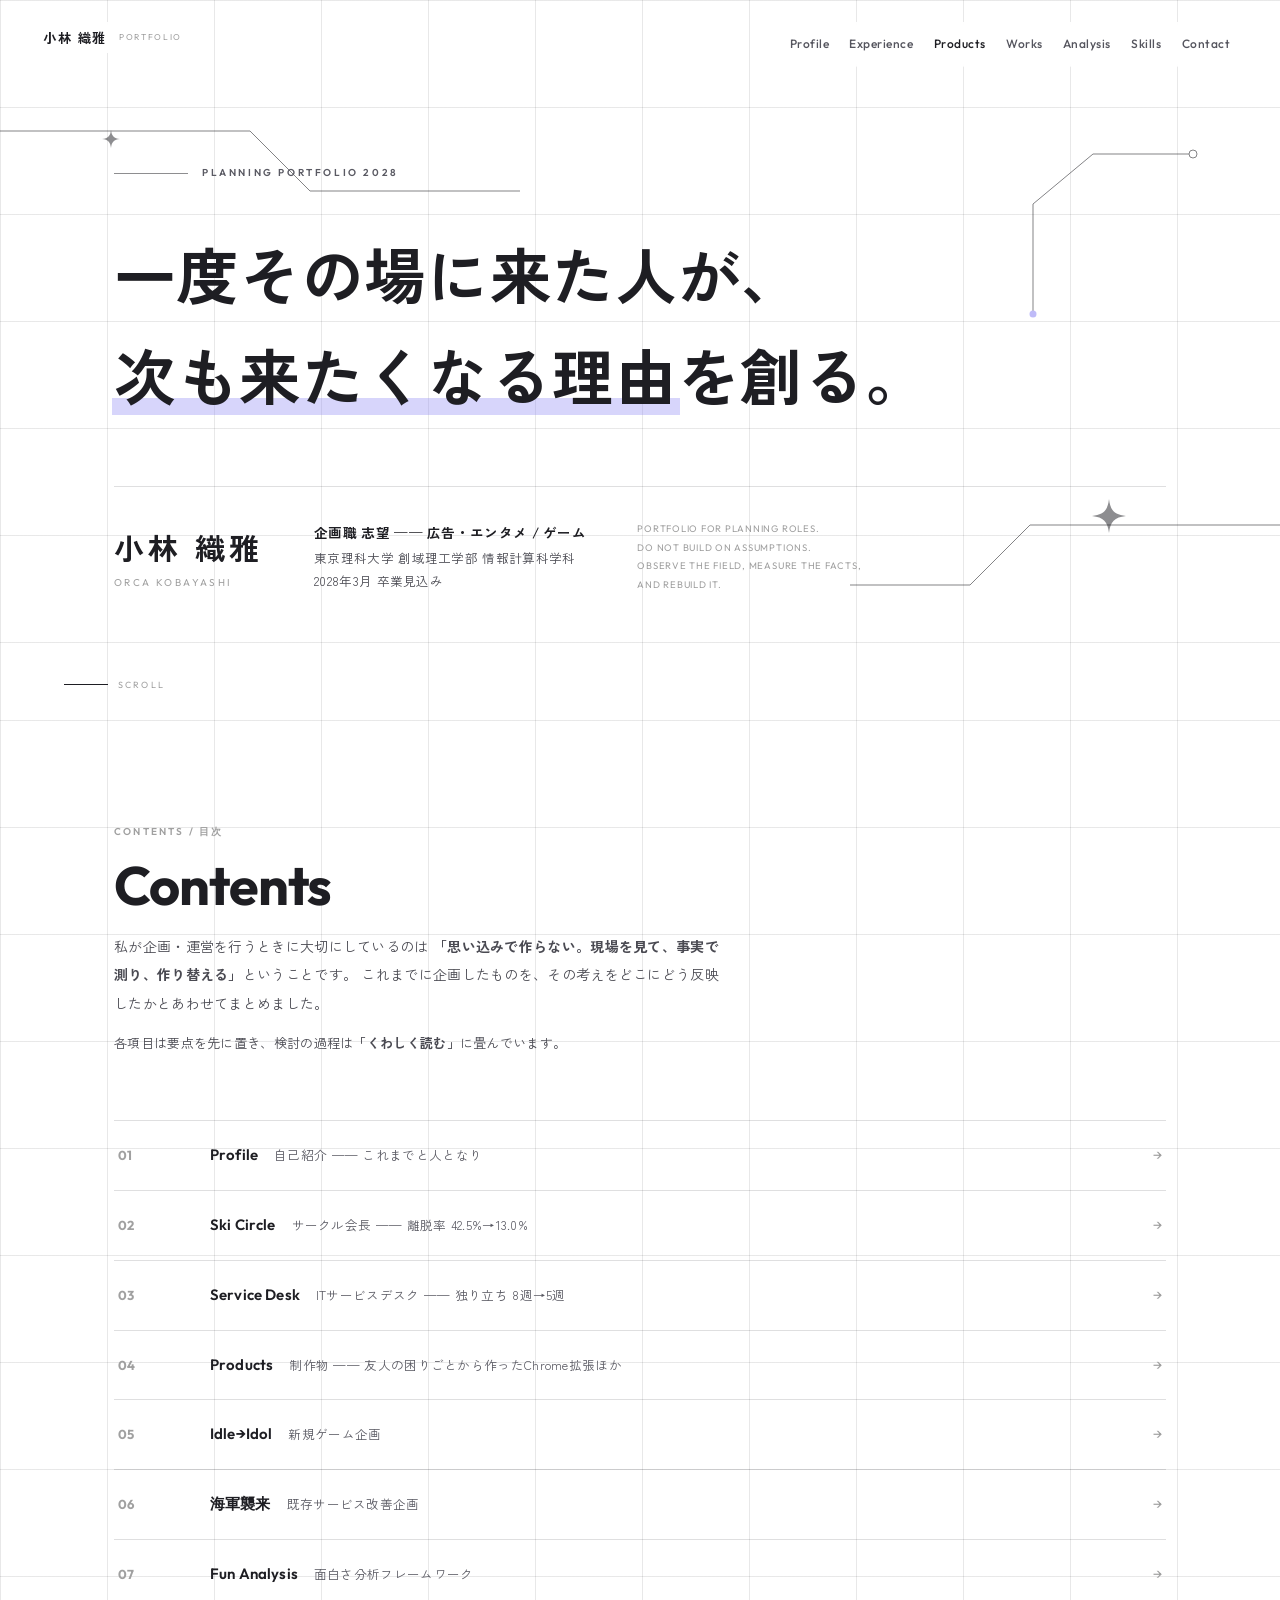
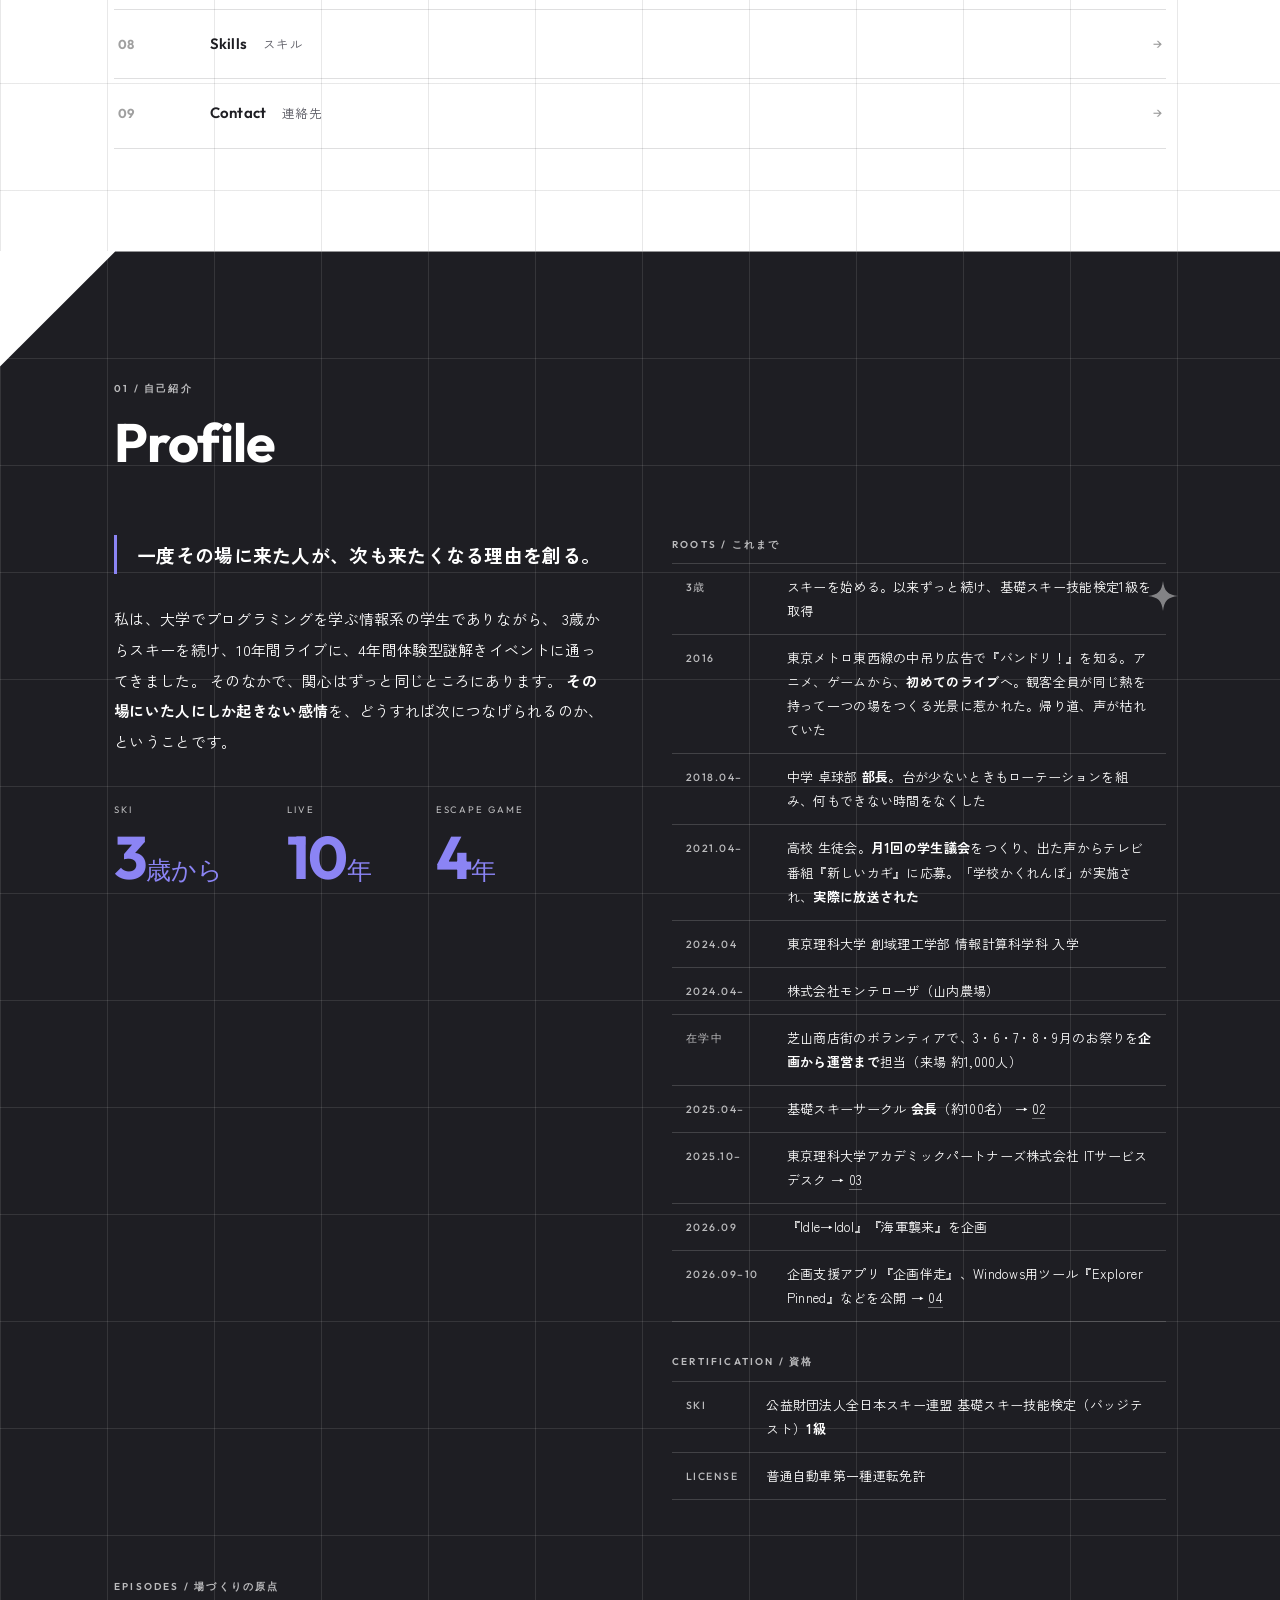
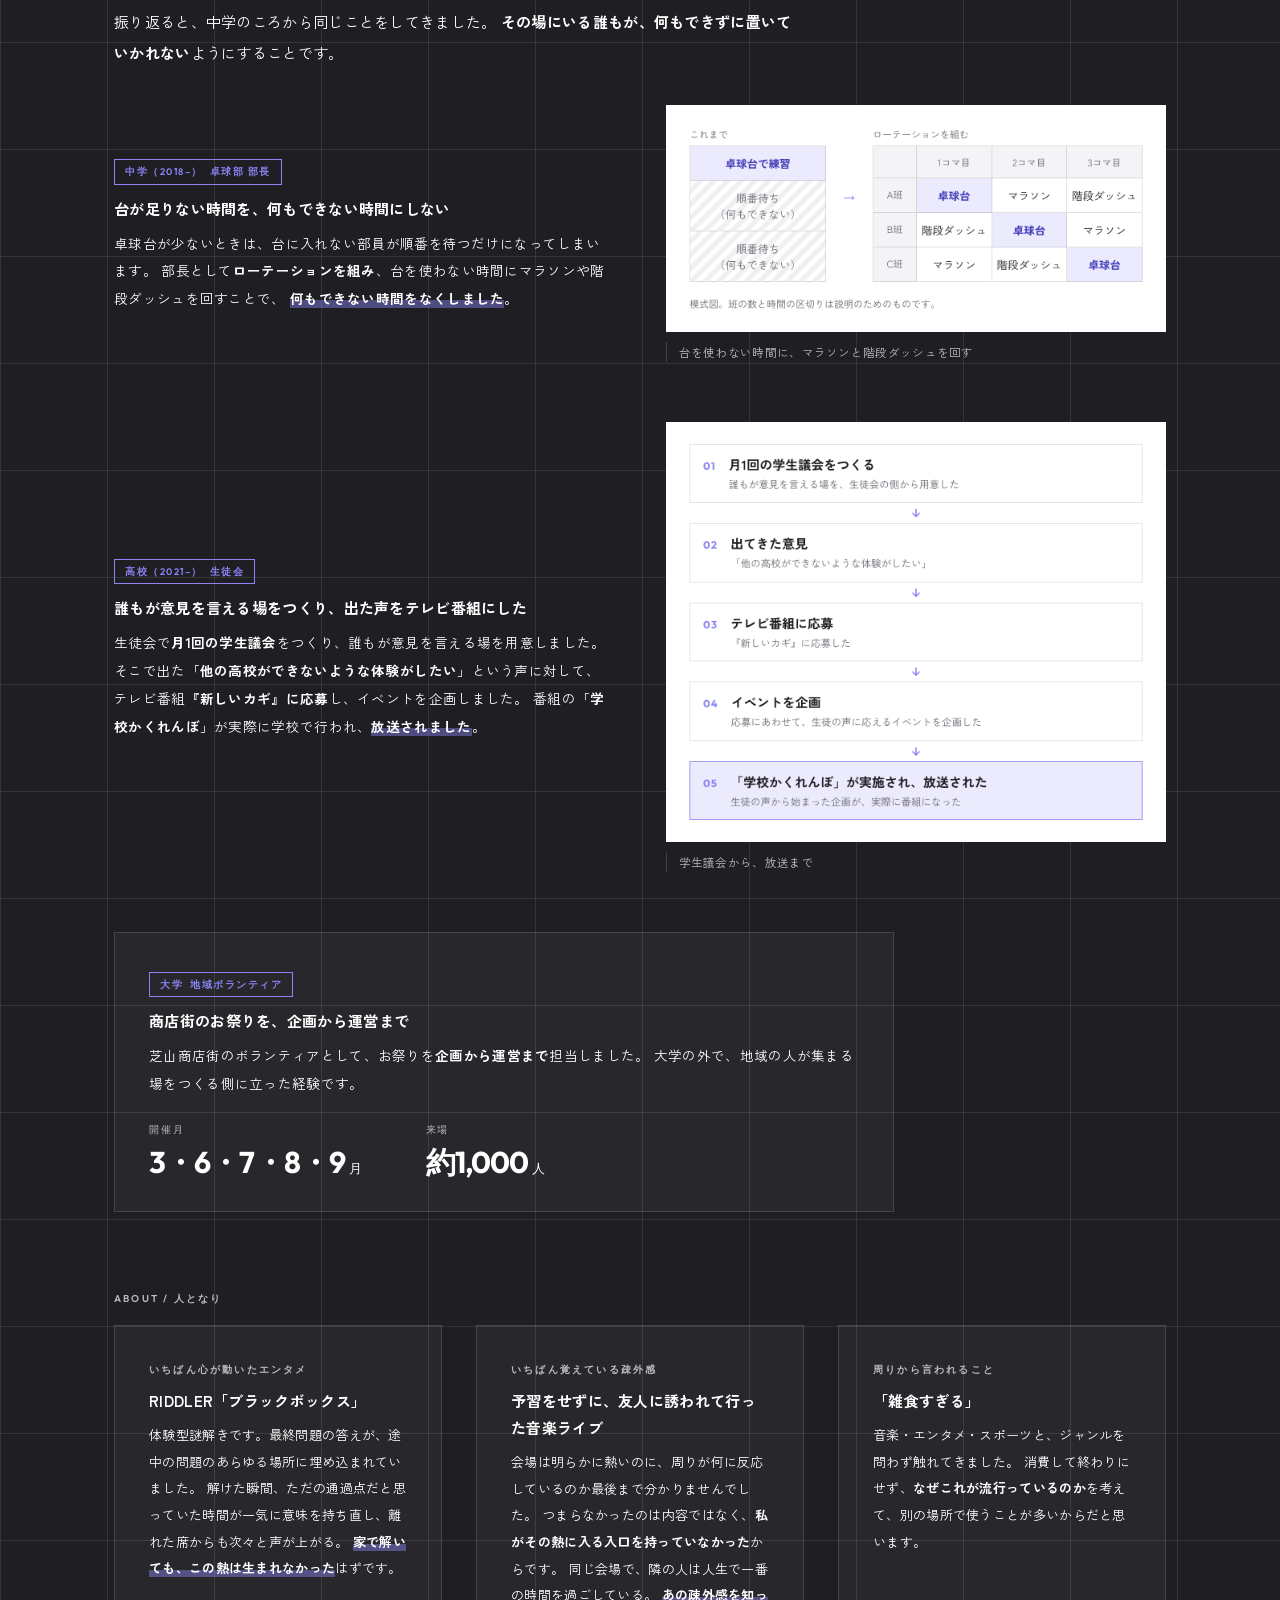
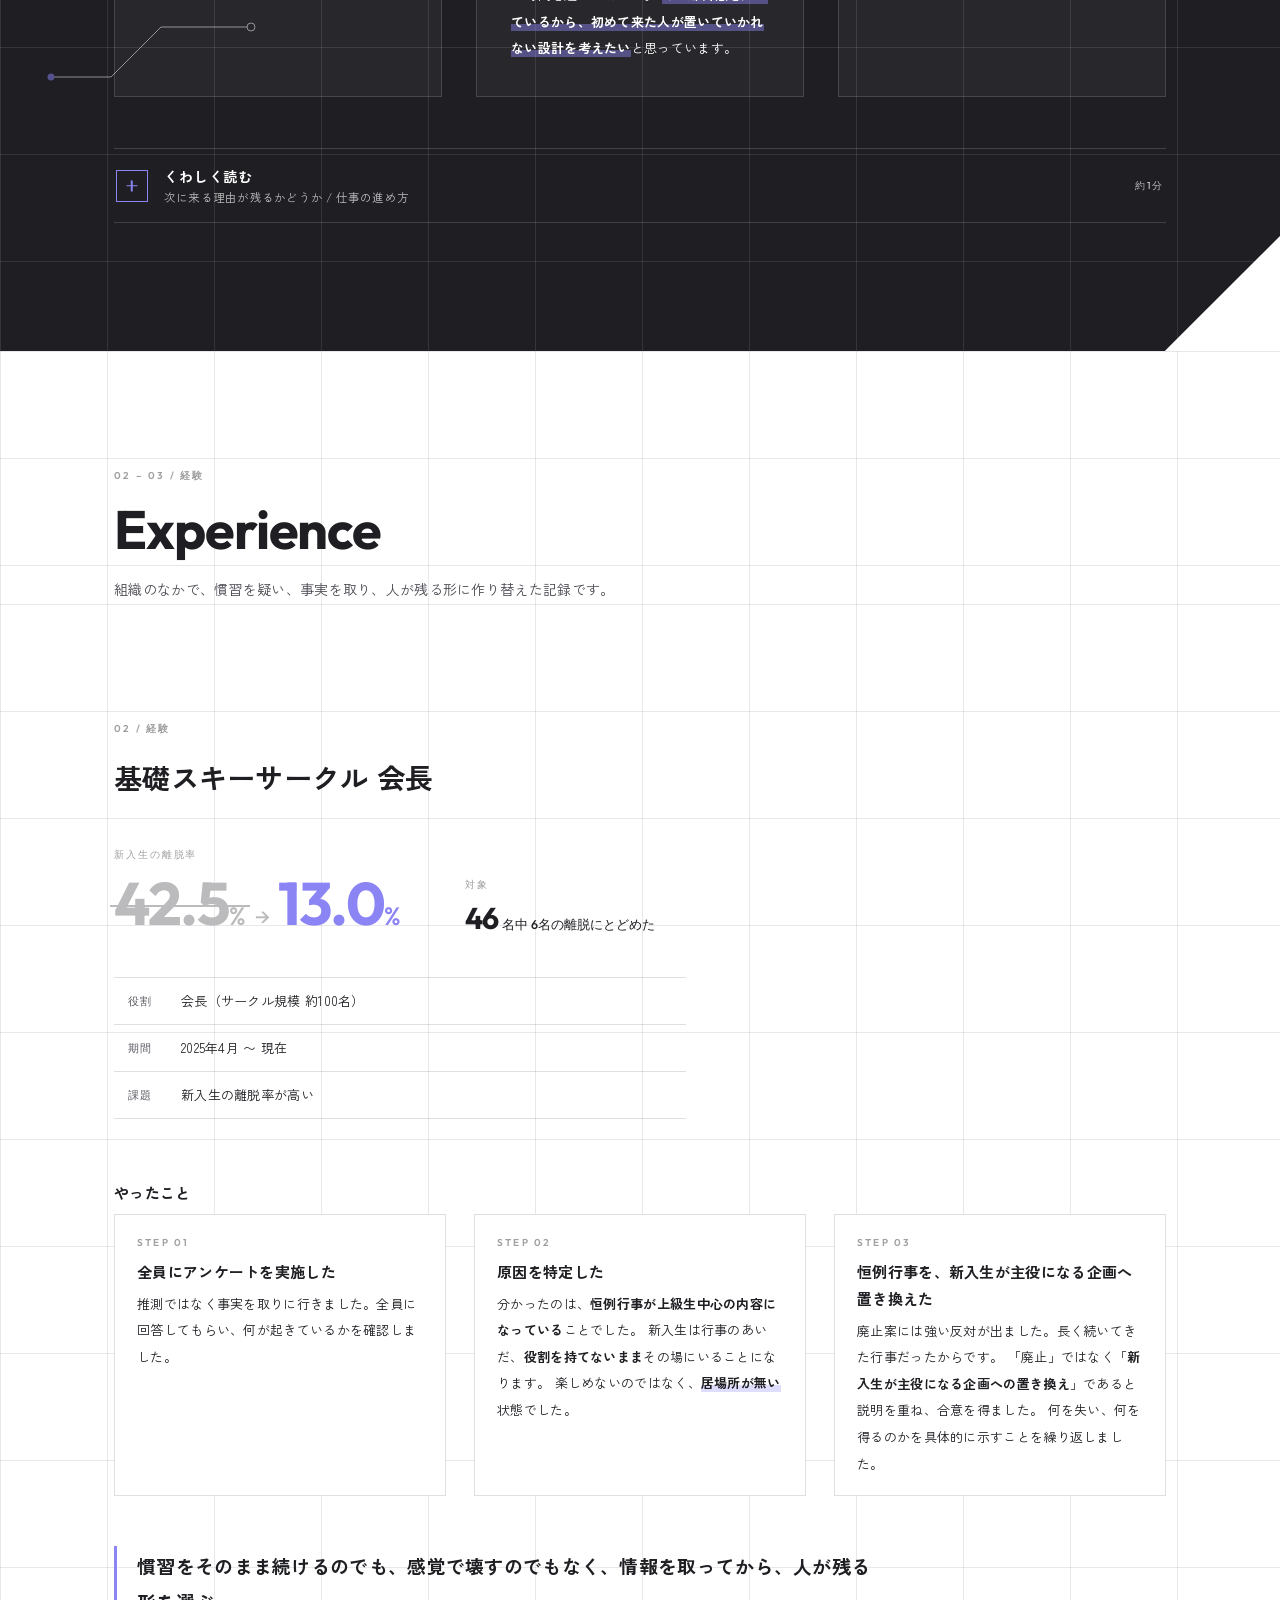
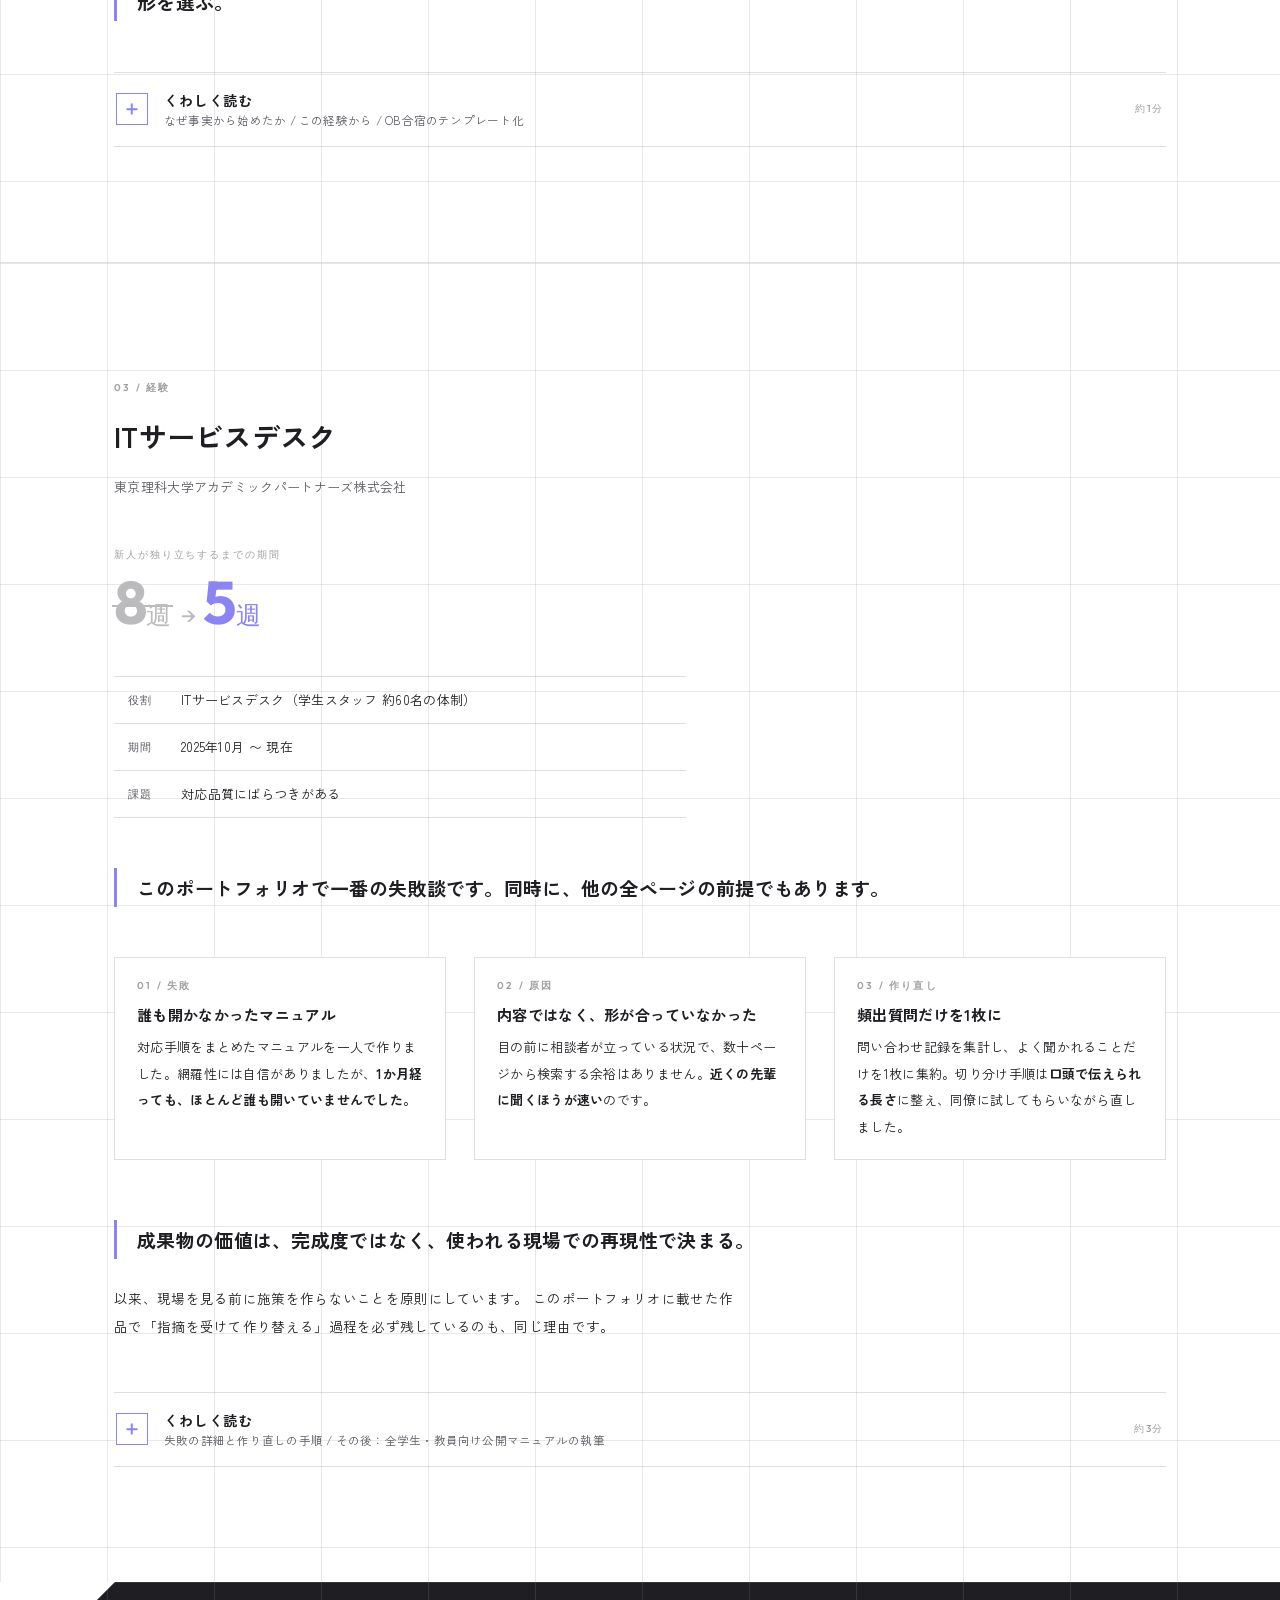
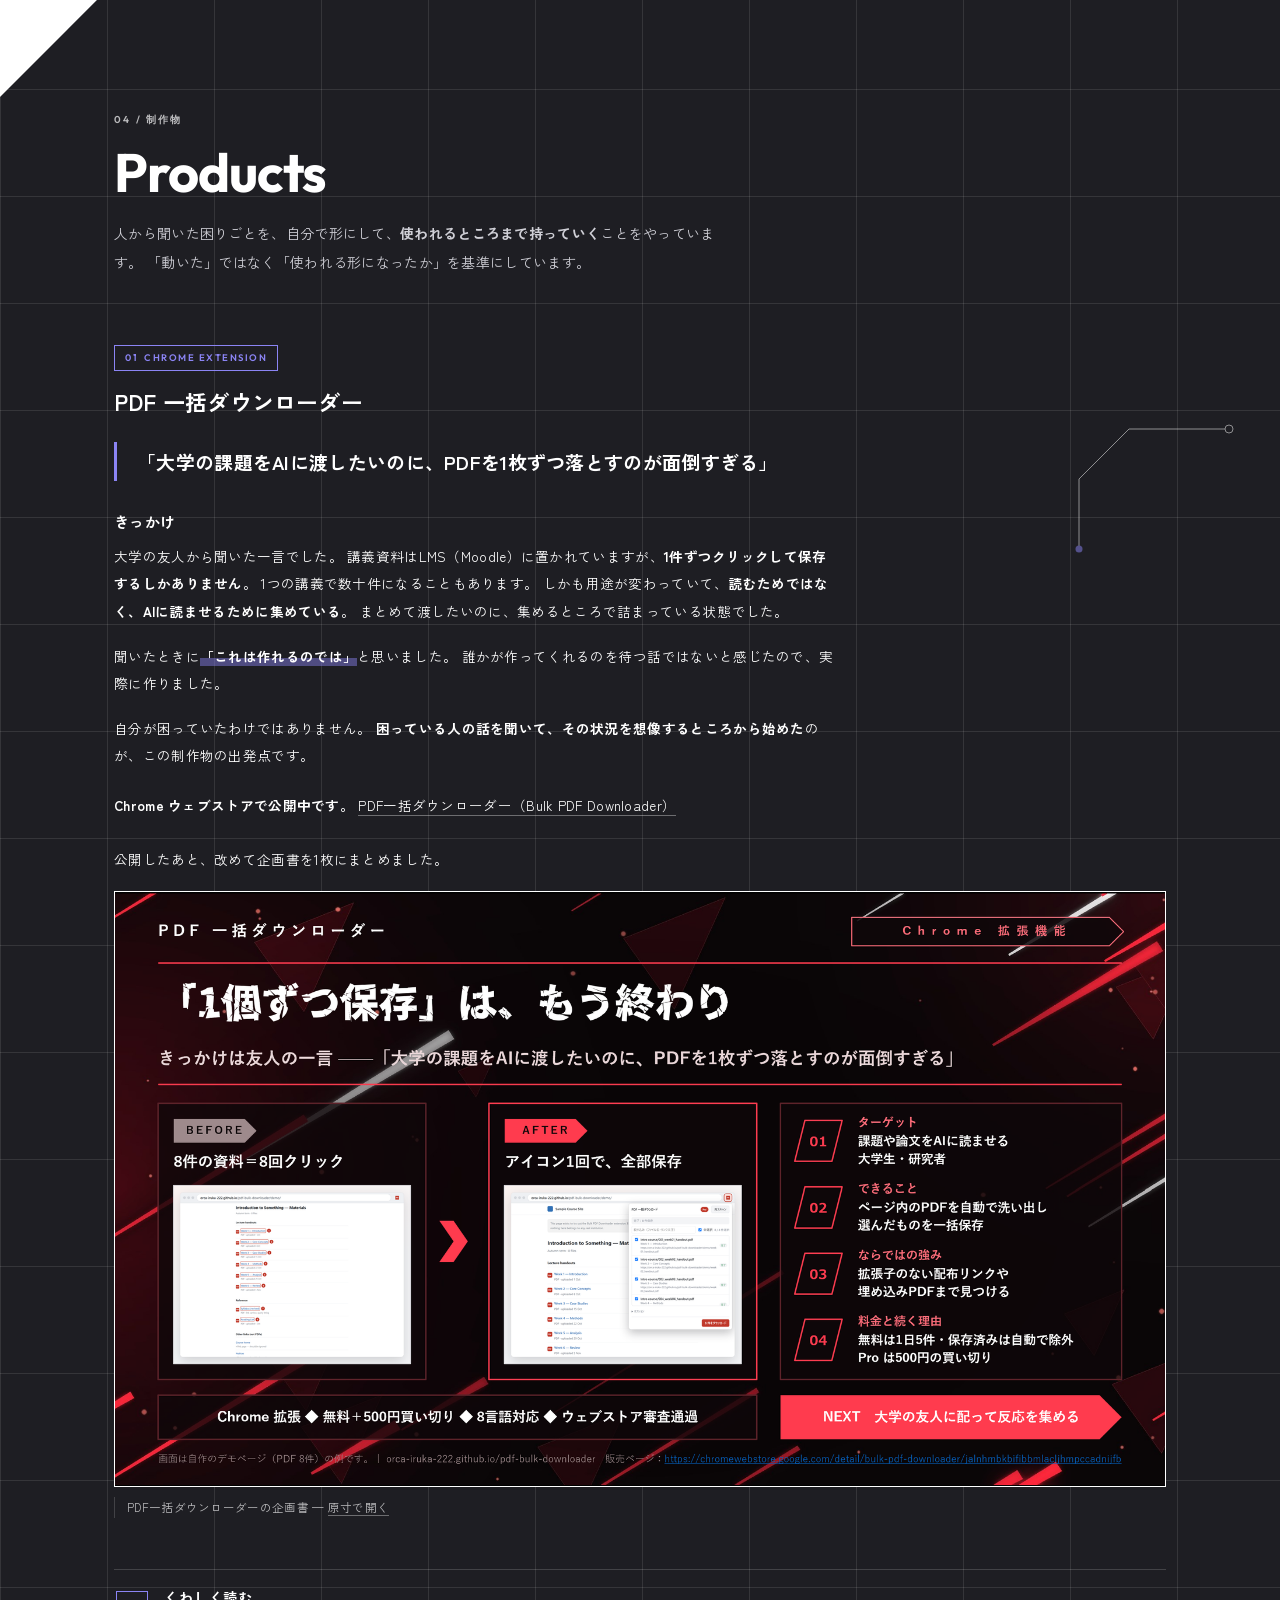
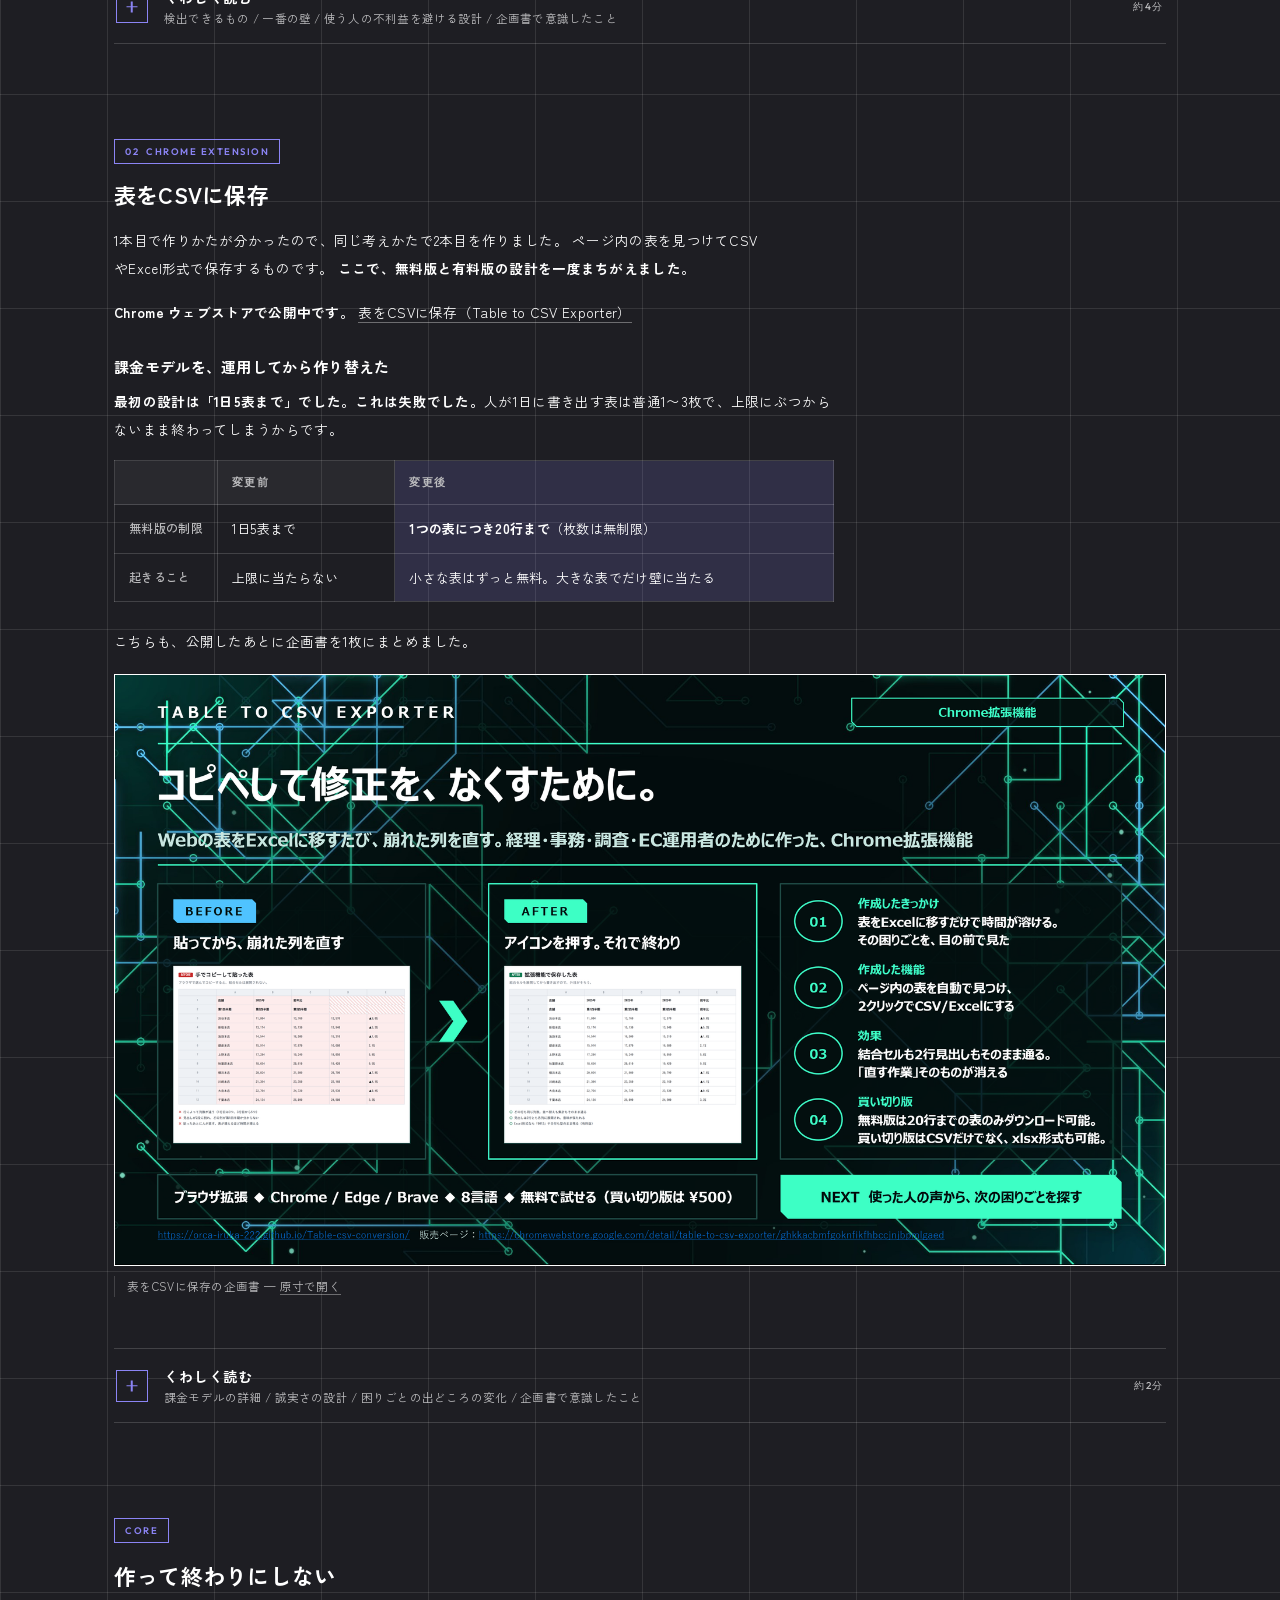
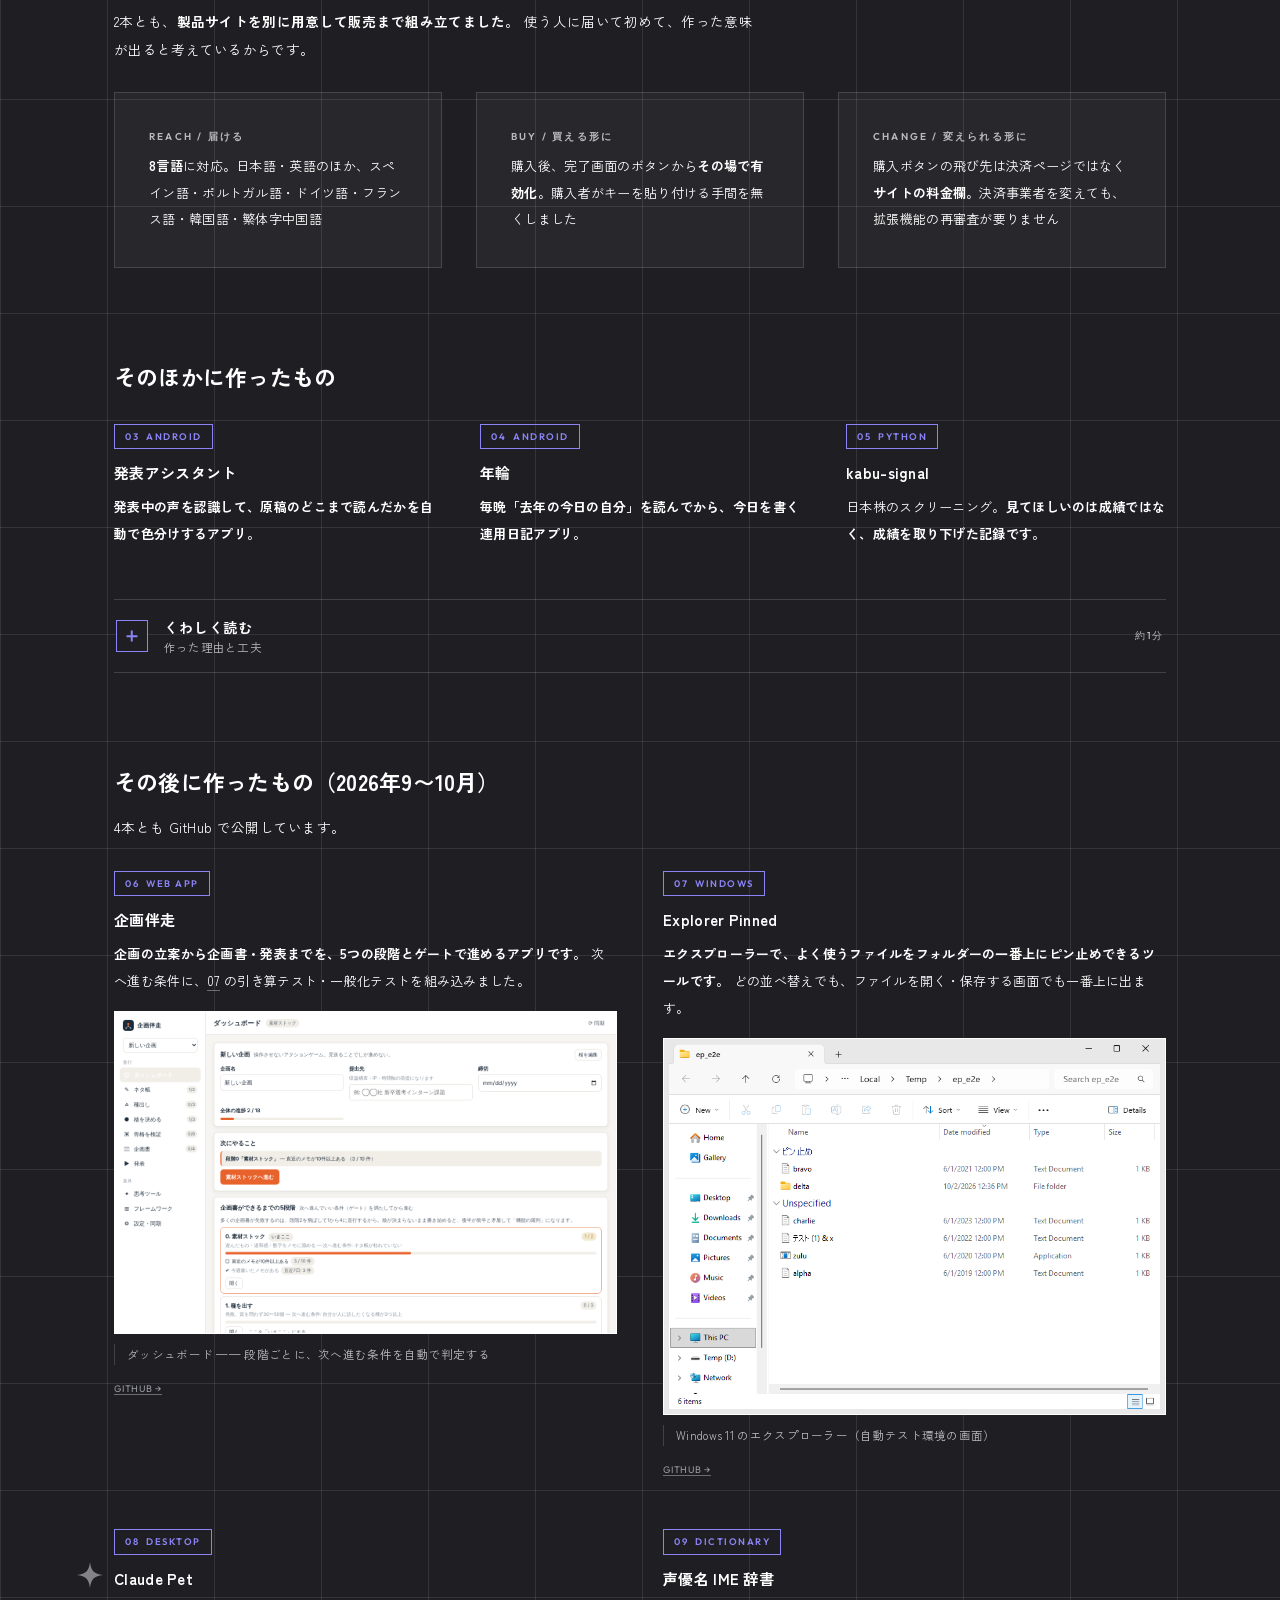
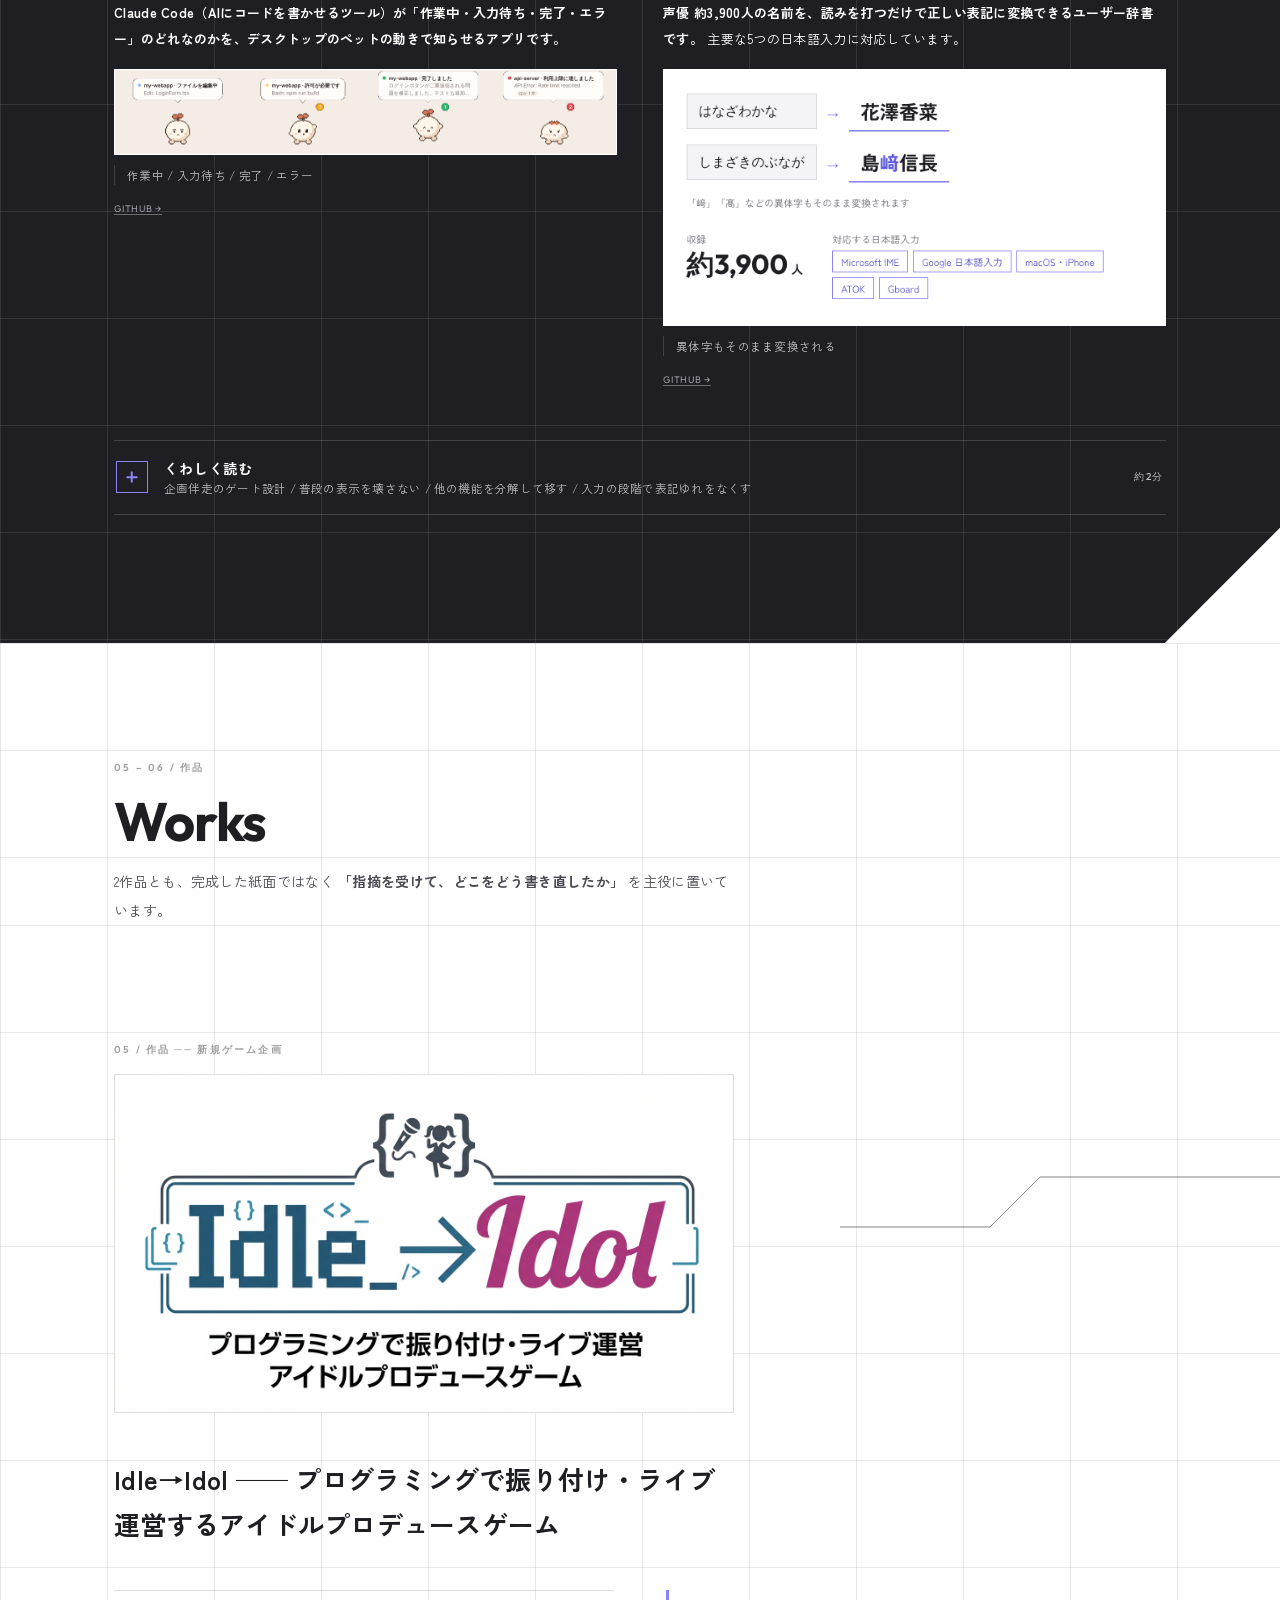
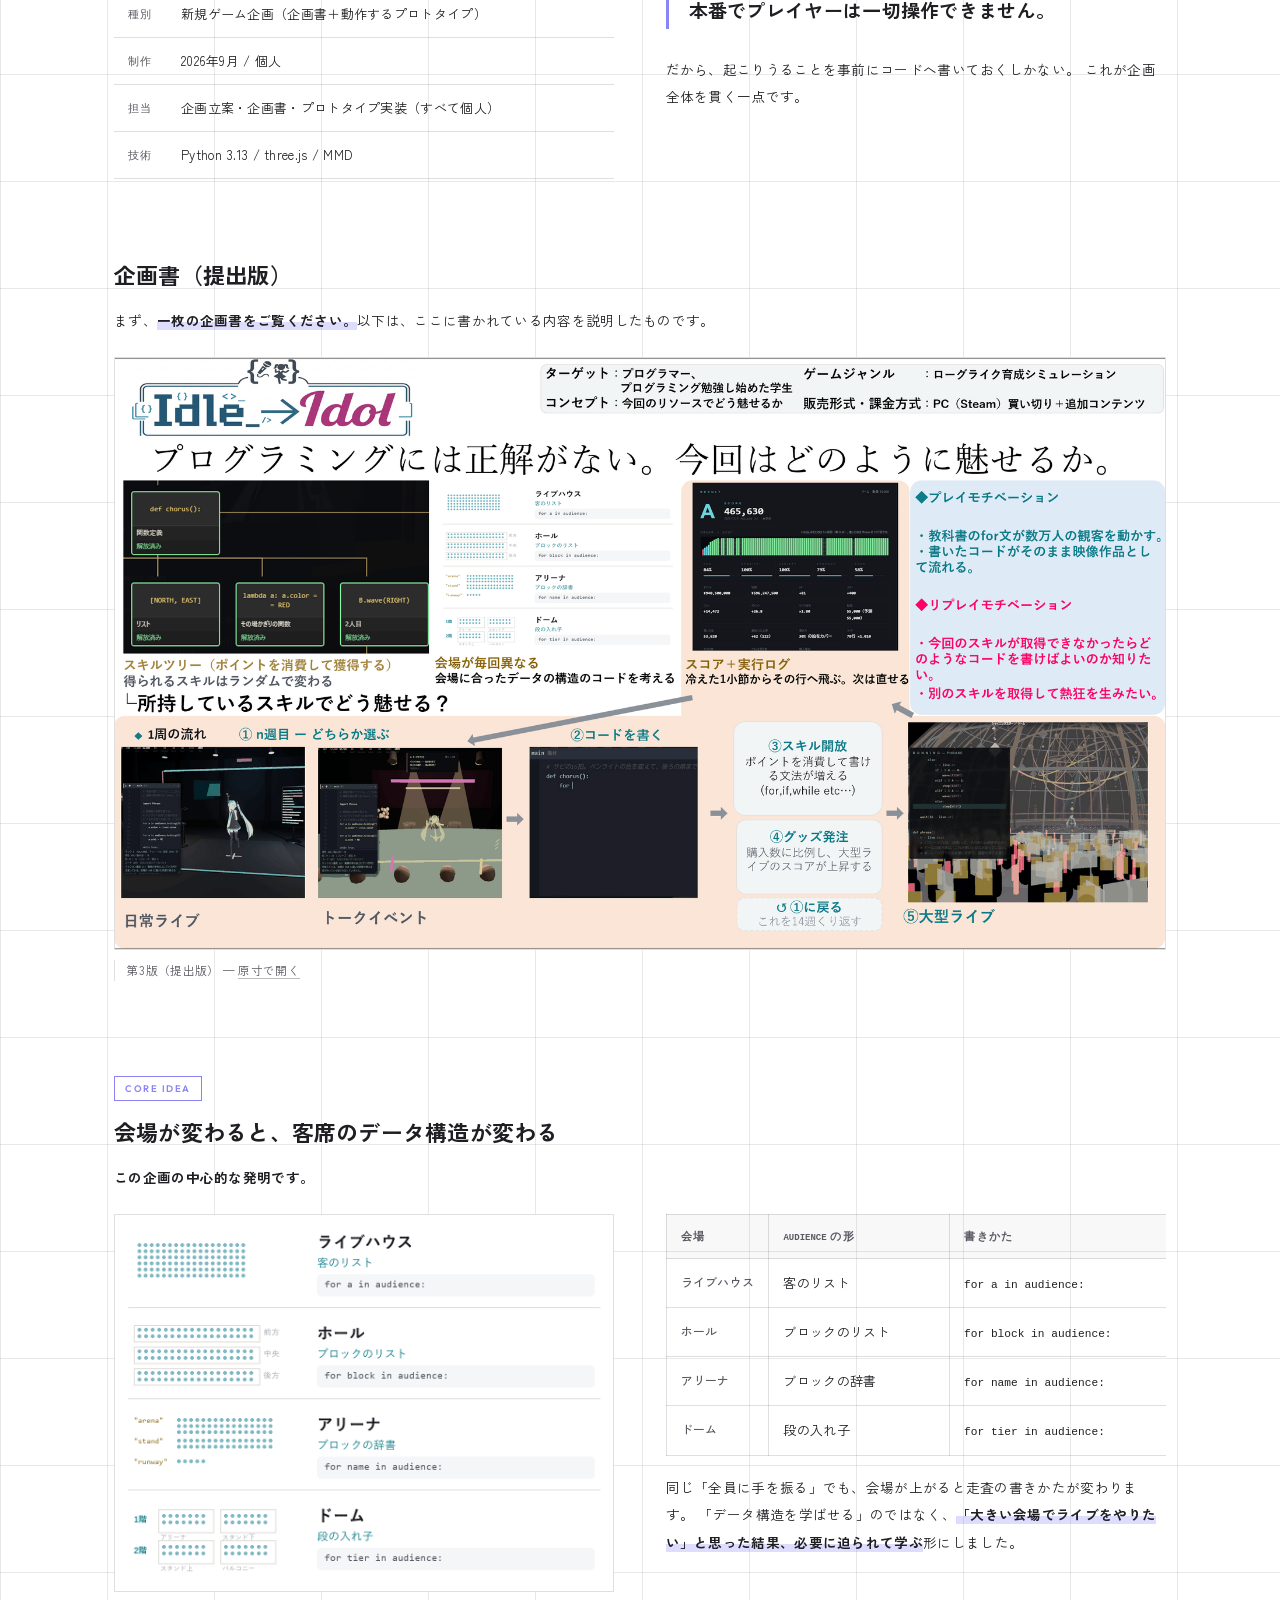
==== commit d9a1a20d: "中学・高校の年、学校かくれんぼの放送、商店街のお祭りの開催月と来場者数を追加" ====
--- a/index-ad.html
+++ b/index-ad.html
@@ -184,11 +184,11 @@
         <table class="spec">
           <tr><th>3歳</th><td>スキーを始める。以来ずっと続け、基礎スキー技能検定1級を取得</td></tr>
           <tr><th>2016</th><td>東京メトロ東西線の中吊り広告で『バンドリ！』を知る。アニメ、ゲームから、<strong>初めてのライブ</strong>へ。観客全員が同じ熱を持って一つの場をつくる光景に惹かれた。帰り道、声が枯れていた</td></tr>
-          <tr><th>中学</th><td>卓球部 <strong>部長</strong>。台が少ないときもローテーションを組み、何もできない時間をなくした</td></tr>
-          <tr><th>高校</th><td>生徒会。<strong>月1回の学生議会</strong>をつくり、出た声からテレビ番組『新しいカギ』に応募してイベントを企画</td></tr>
+          <tr><th>2018.04&ndash;</th><td>中学 卓球部 <strong>部長</strong>。台が少ないときもローテーションを組み、何もできない時間をなくした</td></tr>
+          <tr><th>2021.04&ndash;</th><td>高校 生徒会。<strong>月1回の学生議会</strong>をつくり、出た声からテレビ番組『新しいカギ』に応募。「学校かくれんぼ」が実施され、<strong>実際に放送された</strong></td></tr>
           <tr><th>2024.04</th><td>東京理科大学 創域理工学部 情報計算科学科 入学</td></tr>
           <tr><th>2024.04&ndash;</th><td>株式会社モンテローザ（山内農場）</td></tr>
-          <tr><th>在学中</th><td>芝山商店街のボランティアで、お祭りを<strong>企画から運営まで</strong>担当</td></tr>
+          <tr><th>在学中</th><td>芝山商店街のボランティアで、3・6・7・8・9月のお祭りを<strong>企画から運営まで</strong>担当（来場 約1,000人）</td></tr>
           <tr><th>2025.04&ndash;</th><td>基礎スキーサークル <strong>会長</strong>（約100名） → <a href="#exp-ski" style="border-bottom:1px solid rgba(255,255,255,.35)">02</a></td></tr>
           <tr><th>2025.10&ndash;</th><td>東京理科大学アカデミックパートナーズ株式会社 ITサービスデスク → <a href="#exp-desk" style="border-bottom:1px solid rgba(255,255,255,.35)">03</a></td></tr>
           <tr><th>2026.09</th><td>『Idle&rarr;Idol』『海軍襲来』を企画</td></tr>
@@ -211,7 +211,7 @@
 
     <div class="rv" style="display:grid;grid-template-columns:repeat(auto-fit,minmax(min(100%,330px),1fr));gap:clamp(24px,4vw,52px);align-items:center;margin-top:clamp(24px,3vw,36px)">
       <div>
-        <p class="tag v" style="margin-bottom:10px">中学 &nbsp;卓球部 部長</p>
+        <p class="tag v" style="margin-bottom:10px">中学（2018&ndash;） &nbsp;卓球部 部長</p>
         <h4 class="t">台が足りない時間を、何もできない時間にしない</h4>
         <p style="font-size:13.5px;margin:0">
           卓球台が少ないときは、台に入れない部員が順番を待つだけになってしまいます。
@@ -227,17 +227,18 @@
 
     <div class="rv" style="display:grid;grid-template-columns:repeat(auto-fit,minmax(min(100%,330px),1fr));gap:clamp(24px,4vw,52px);align-items:center;margin-top:clamp(34px,5vw,60px)">
       <div>
-        <p class="tag v" style="margin-bottom:10px">高校 &nbsp;生徒会</p>
-        <h4 class="t">誰もが意見を言える場をつくり、出た声を企画にする</h4>
+        <p class="tag v" style="margin-bottom:10px">高校（2021&ndash;） &nbsp;生徒会</p>
+        <h4 class="t">誰もが意見を言える場をつくり、出た声をテレビ番組にした</h4>
         <p style="font-size:13.5px;margin:0">
           生徒会で<strong>月1回の学生議会</strong>をつくり、誰もが意見を言える場を用意しました。
           そこで出た「<strong>他の高校ができないような体験がしたい</strong>」という声に対して、
-          テレビ番組<strong>『新しいカギ』に応募</strong>し、<span class="mark">出た声を、イベントの企画という形にしました</span>。
+          テレビ番組<strong>『新しいカギ』に応募</strong>し、イベントを企画しました。
+          番組の「<strong>学校かくれんぼ</strong>」が実際に学校で行われ、<span class="mark">放送されました</span>。
         </p>
       </div>
       <figure class="fig">
-        <img src="assets/profile/fig-student-council.png" alt="生徒会での流れ。月1回の学生議会をつくる、出てきた意見「他の高校ができないような体験がしたい」、テレビ番組『新しいカギ』に応募、イベントを企画、の4段階" loading="lazy">
-        <figcaption>学生議会から、イベントの企画まで</figcaption>
+        <img src="assets/profile/fig-student-council.png" alt="生徒会での流れ。月1回の学生議会をつくる、出てきた意見「他の高校ができないような体験がしたい」、テレビ番組『新しいカギ』に応募、イベントを企画、「学校かくれんぼ」が実施され放送された、の5段階" loading="lazy">
+        <figcaption>学生議会から、放送まで</figcaption>
       </figure>
     </div>
 
@@ -248,6 +249,10 @@
         芝山商店街のボランティアとして、お祭りを<strong>企画から運営まで</strong>担当しました。
         大学の外で、地域の人が集まる場をつくる側に立った経験です。
       </p>
+      <div class="stats" style="margin-top:22px">
+        <div class="stat"><div class="lab">開催月</div><div class="val" style="font-size:clamp(20px,3vw,30px)">3・6・7・8・9<small>月</small></div></div>
+        <div class="stat"><div class="lab">来場</div><div class="val" style="font-size:clamp(20px,3vw,30px)">約1,000<small>人</small></div></div>
+      </div>
     </div>
 
     <p class="h-jp rv" style="margin:clamp(46px,6vw,80px) 0 16px">About / 人となり</p>
